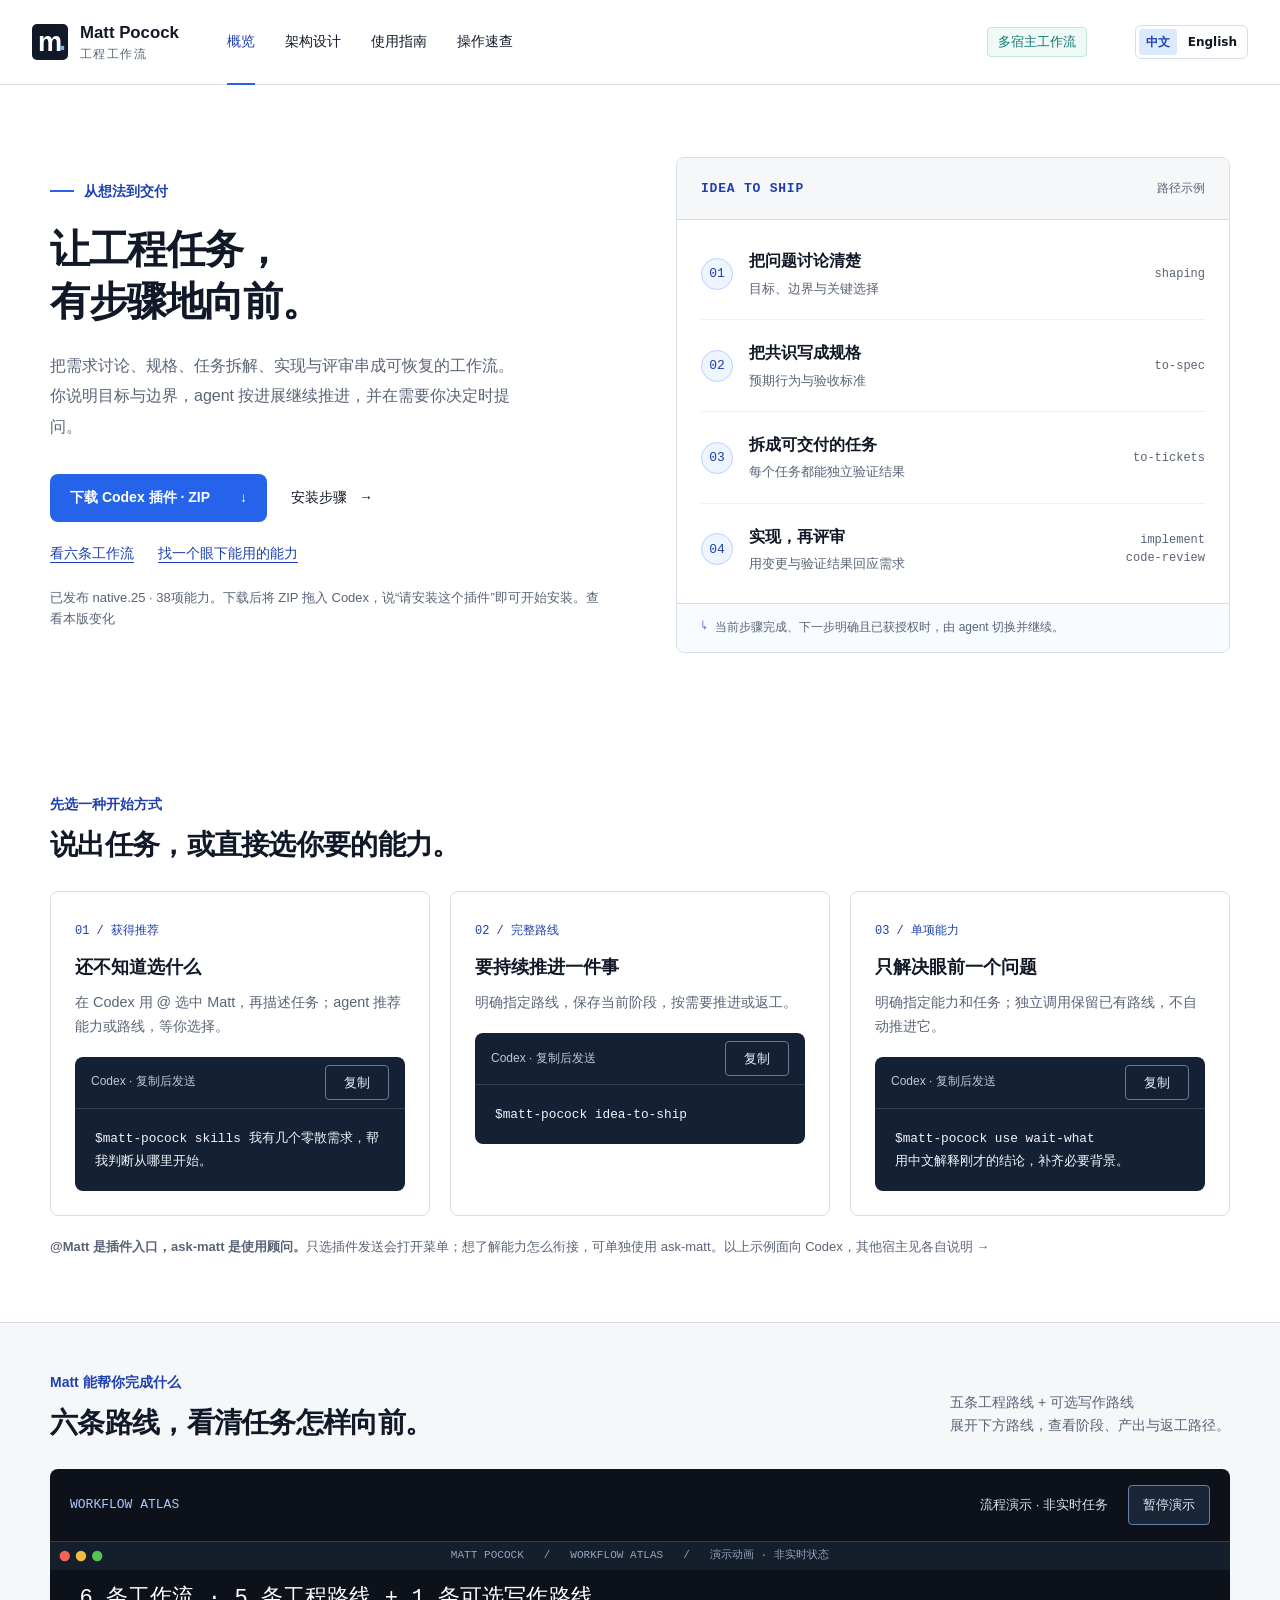
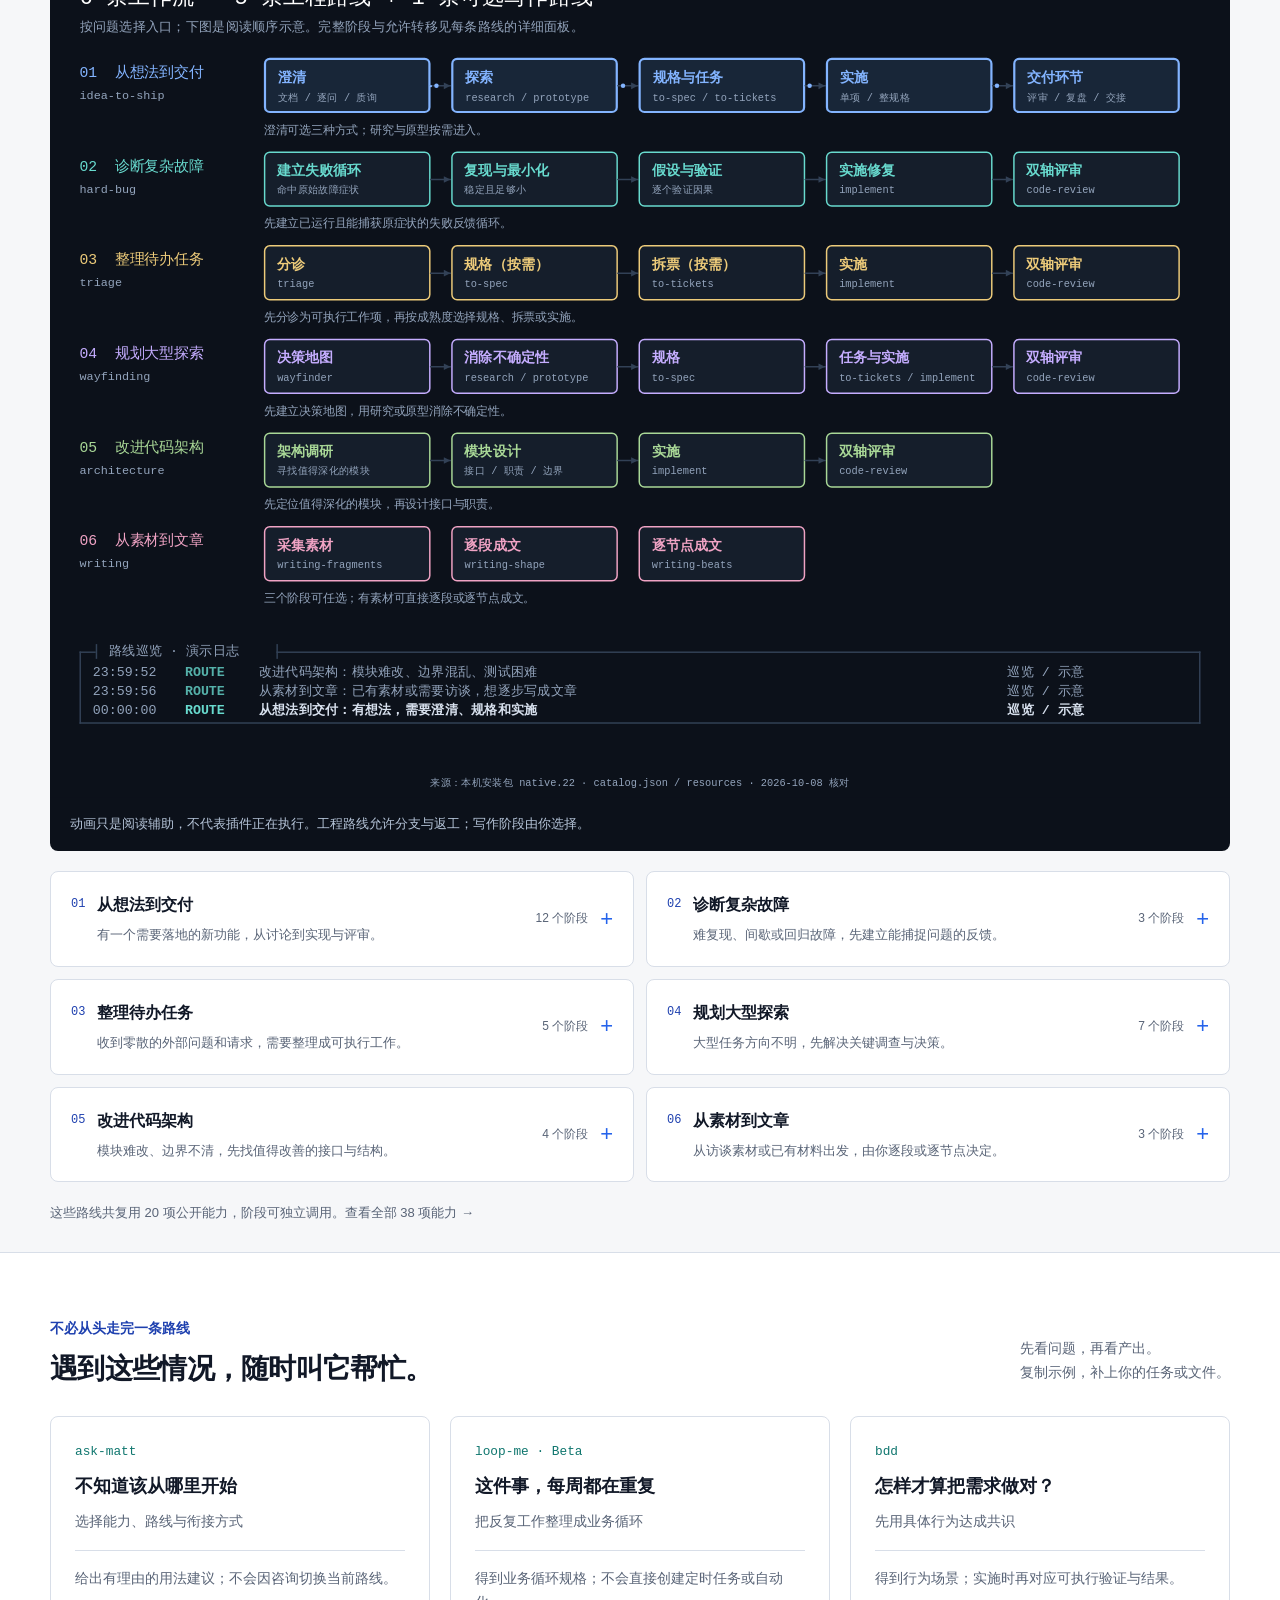
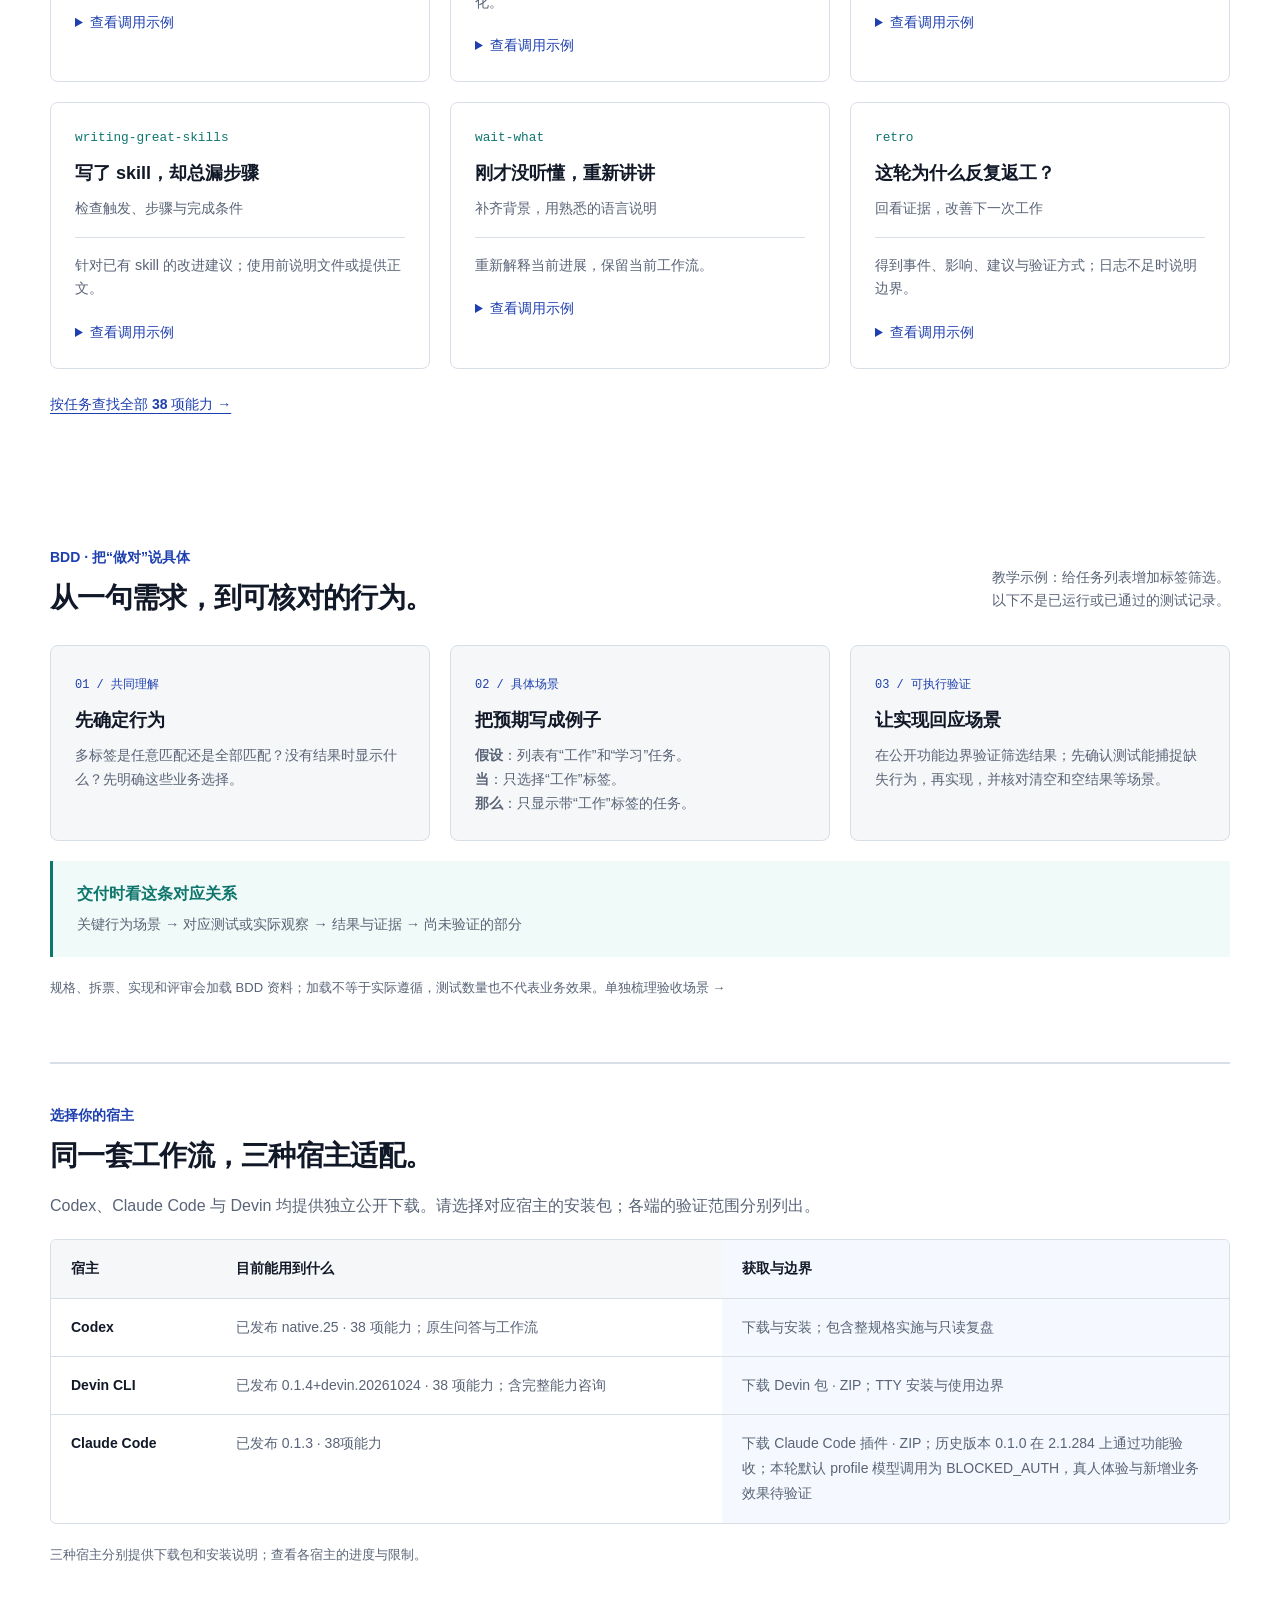
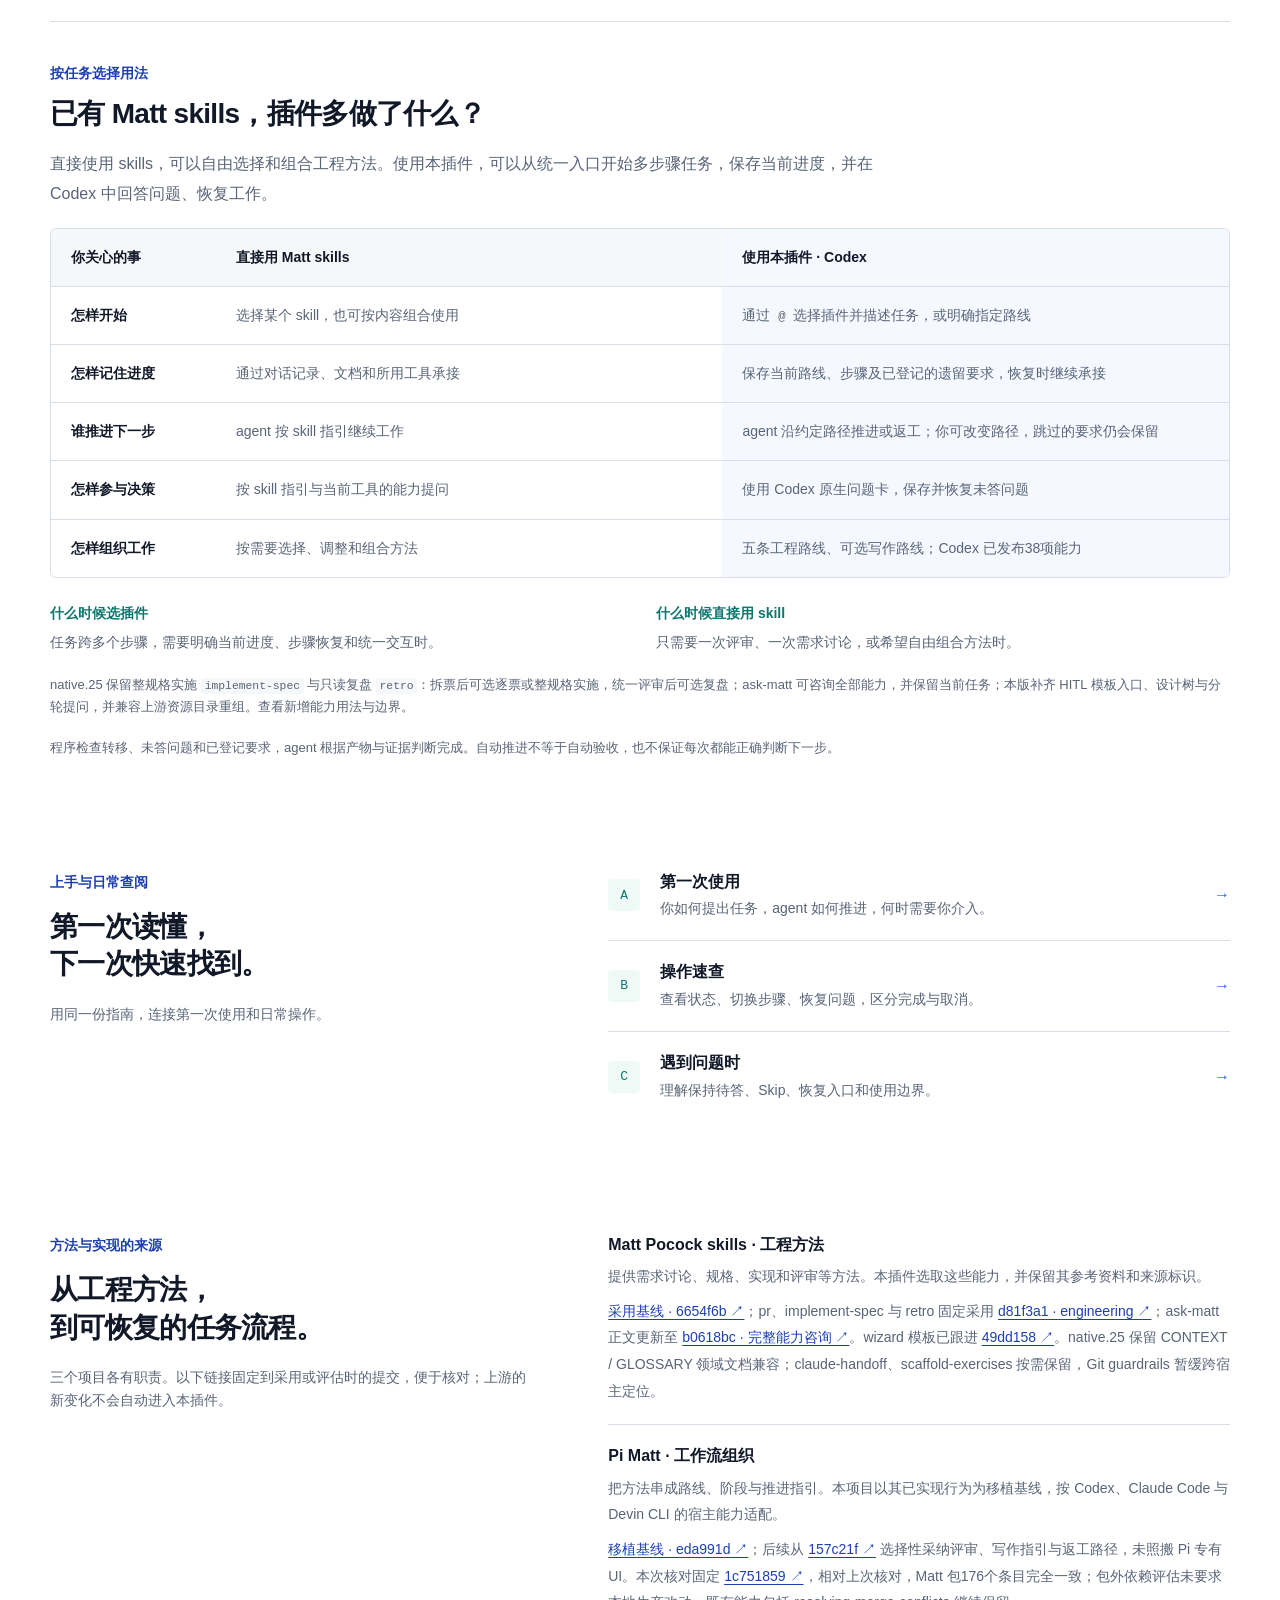
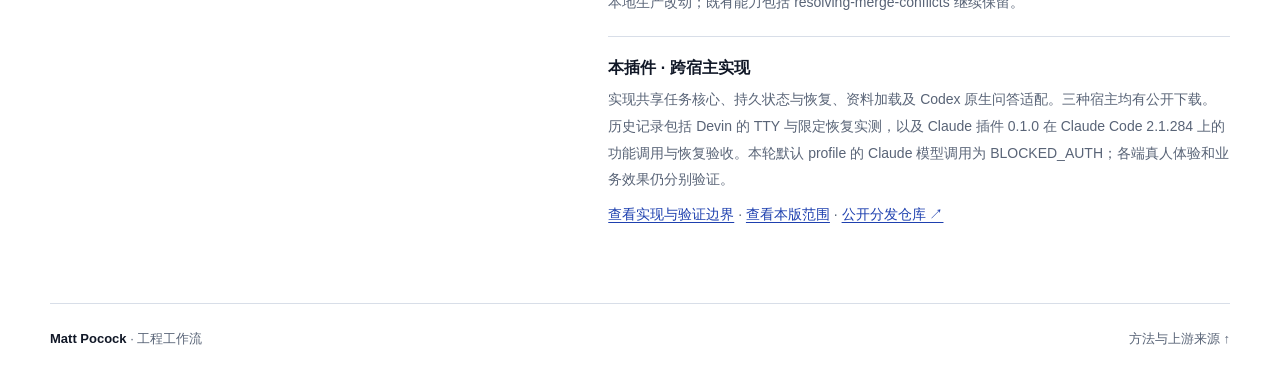
==== docs/site/index.html @ 1d48d2f1 "Approve native.25 and three-host upstream upgrade artifacts" ====
<!doctype html>
<html lang="zh-CN">
<head>
  <meta charset="utf-8"><meta name="viewport" content="width=device-width, initial-scale=1">
  <meta name="description" content="用 Matt Pocock 工程工作流理清需求、推进实现与评审。查看 Codex、Claude Code 与 Devin CLI 的适配、验收及下载状态。">
  <meta name="theme-color" content="#ffffff"><title>Matt Pocock · 工程工作流指南</title>
  <link rel="stylesheet" href="styles.css"><script src="site.js" defer></script>
  <link rel="stylesheet" href="language.css"><script src="language.js"></script>
</head>
<body>
  <a class="skip" href="#main">跳到主要内容</a>
  <header class="header"><div class="header-inner">
    <a class="brand" href="./" aria-label="Matt Pocock 首页"><span class="brand-mark" aria-hidden="true">m<span>.</span></span><span>Matt Pocock<span class="brand-sub">工程工作流</span></span></a>
    <nav aria-label="主导航"><a href="./" aria-current="page">概览</a><a href="architecture.html">架构设计</a><a href="guide.html">使用指南</a><a href="guide.html#reference">操作速查</a></nav>
    <span class="edition">多宿主工作流</span>
    <div class="language-switch" data-site-language role="group" aria-label="语言"><a data-language="zh" aria-current="true" href="index.html?lang=zh">中文</a><a data-language="en" href="index.en.html?lang=en">English</a></div>
  </div></header>
  <main id="main">
    <section class="hero wrap" aria-labelledby="hero-title">
      <div class="hero-copy"><p class="eyebrow"><span class="small-rule"></span>从想法到交付</p>
        <h1 id="hero-title">让工程任务，<br>有步骤地向前。</h1>
        <p class="lead">把需求讨论、规格、任务拆解、实现与评审串成可恢复的工作流。你说明目标与边界，agent 按进展继续推进，并在需要你决定时提问。</p>
        <div class="actions"><a class="button primary" href="https://ww880412.github.io/matt-pocock-guide/downloads/matt-pocock-codex.zip" download="matt-pocock-codex.zip">下载 Codex 插件 · ZIP <span aria-hidden="true">↓</span></a><a class="text-link" href="guide.html#before">安装步骤 <span aria-hidden="true">→</span></a></div>
        <p class="hero-usage-links"><a href="#workflows">看六条工作流</a><a href="#everyday">找一个眼下能用的能力</a></p>
        <p class="hero-note">已发布 native.25 · 38项能力。下载后将 ZIP 拖入 Codex，说“请安装这个插件”即可开始安装。<a href="guide.html#updates">查看本版变化</a></p>
      </div>
      <div class="journey" aria-label="Idea to Ship 工作流示例">
        <div class="journey-heading"><span class="mono">IDEA TO SHIP</span><span class="example-tag">路径示例</span></div>
        <ol class="journey-steps">
          <li><span class="step-number">01</span><div><strong>把问题讨论清楚</strong><span>目标、边界与关键选择</span></div><span class="phase">shaping</span></li>
          <li><span class="step-number">02</span><div><strong>把共识写成规格</strong><span>预期行为与验收标准</span></div><span class="phase">to-spec</span></li>
          <li><span class="step-number">03</span><div><strong>拆成可交付的任务</strong><span>每个任务都能独立验证结果</span></div><span class="phase">to-tickets</span></li>
          <li><span class="step-number">04</span><div><strong>实现，再评审</strong><span>用变更与验证结果回应需求</span></div><span class="phase">implement<br>code-review</span></li>
        </ol>
        <p class="journey-footer"><span aria-hidden="true">↳</span> 当前步骤完成、下一步明确且已获授权时，由 agent 切换并继续。</p>
      </div>
    </section>
<!-- USAGE:START -->
<section class="usage-section wrap" id="get-started" aria-labelledby="get-started-title">
  <div class="section-heading"><div><p class="eyebrow">先选一种开始方式</p><h2 id="get-started-title">说出任务，或直接选你要的能力。</h2></div></div>
  <div class="entry-grid">
    <article><span class="route-code">01 / 获得推荐</span><h3>还不知道选什么</h3><p>在 Codex 用 @ 选中 Matt，再描述任务；agent 推荐能力或路线，等你选择。</p><div class="code-block"><div class="code-top"><span>Codex · 复制后发送</span><button class="copy" data-copy="start-recommend" aria-label="复制推荐入口">复制</button></div><pre id="start-recommend">$matt-pocock skills 我有几个零散需求，帮我判断从哪里开始。</pre></div></article>
    <article><span class="route-code">02 / 完整路线</span><h3>要持续推进一件事</h3><p>明确指定路线，保存当前阶段，按需要推进或返工。</p><div class="code-block"><div class="code-top"><span>Codex · 复制后发送</span><button class="copy" data-copy="start-route" aria-label="复制工作流入口">复制</button></div><pre id="start-route">$matt-pocock idea-to-ship</pre></div></article>
    <article><span class="route-code">03 / 单项能力</span><h3>只解决眼前一个问题</h3><p>明确指定能力和任务；独立调用保留已有路线，不自动推进它。</p><div class="code-block"><div class="code-top"><span>Codex · 复制后发送</span><button class="copy" data-copy="start-capability" aria-label="复制独立能力入口">复制</button></div><pre id="start-capability">$matt-pocock use wait-what
用中文解释刚才的结论，补齐必要背景。</pre></div></article>
  </div><p class="section-note"><strong>@Matt 是插件入口，ask-matt 是使用顾问。</strong>只选插件发送会打开菜单；想了解能力怎么衔接，可单独使用 ask-matt。以上示例面向 Codex，<a href="guide.html#hosts">其他宿主见各自说明 →</a></p>
</section>
<section class="workflow-band" id="workflows" aria-labelledby="workflow-title"><div class="wrap">
  <div class="section-heading"><div><p class="eyebrow">Matt 能帮你完成什么</p><h2 id="workflow-title">六条路线，看清任务怎样向前。</h2></div><p>五条工程路线 + 可选写作路线<br>展开下方路线，查看阶段、产出与返工路径。</p></div>
  <div class="live-atlas"><div class="atlas-toolbar"><span class="mono">WORKFLOW ATLAS</span><span>流程演示 · 非实时任务</span><button type="button" id="atlas-toggle" aria-pressed="false" hidden>播放演示</button></div><div class="atlas-canvas"><iframe id="atlas-frame" title="Matt 六条工作流演示总览" tabindex="-1" aria-hidden="true"></iframe></div><p class="atlas-mobile-note">手机按路线阅读下方完整阶段；所有内容与桌面全景对应。</p><p class="atlas-caption">动画只是阅读辅助，不代表插件正在执行。工程路线允许分支与返工；写作阶段由你选择。</p></div>
  <script type="application/json" id="atlas-source">"\u003c!doctype html>\n\u003chtml lang=\"en\">\u003chead>\u003cmeta charset=\"utf-8\">\n\u003cmeta name=\"viewport\" content=\"width=device-width,initial-scale=1\">\n\u003ctitle>live-panel\u003c/title>\n\u003cstyle>\n/* live-panel template. Content, colours, sizes: all come from the JSON config (see references/config-schema.md).\n   Layout never moves. Everything that changes is a pure function of time: window.seek(t). */\n*{box-sizing:border-box;margin:0;padding:0}\nhtml,body{width:100%;height:100%;overflow:hidden}\nbody{background:var(--c-bg,#111);}\n#stage{position:absolute;left:0;top:0;transform-origin:0 0;overflow:hidden;white-space:pre;color:var(--c-fg);font-family:var(--font);font-size:var(--fs);line-height:var(--lh)}\n#stage>*{position:absolute}\nb,.b{font-weight:700}\n.tb{left:0;top:0;text-align:center;background:var(--c-bar);color:var(--c-dim)}\n.tb i{position:absolute;border-radius:50%}\n.sw{display:inline-block;width:.62em;height:.62em;margin-right:.55em;vertical-align:baseline}\n.box{border-top:2px solid;border-bottom:2px solid}\n.box::before,.box::after{content:\"\";position:absolute;top:0;bottom:0;width:2px;background:repeating-linear-gradient(180deg,currentColor 0 calc(var(--lh) - 7px),transparent calc(var(--lh) - 7px) var(--lh))}\n.box.solid{border:var(--bw,2px) solid currentColor;border-radius:var(--radius,0px)}\n.box.solid::before,.box.solid::after{display:none}\n.box.dashed{border-style:dashed}\n.box::before{left:0}.box::after{right:0}\n.box .ln{color:var(--c-fg);height:var(--lh);padding-right:0}\n.ln.flex{display:flex;align-items:center}\n.ln.flex>div{overflow:visible}\n.wire{background:var(--c-line)}\n.dashv{background:repeating-linear-gradient(180deg,var(--c-line) 0 5px,transparent 5px 9px)}\n.dashh{background:repeating-linear-gradient(90deg,var(--c-line) 0 5px,transparent 5px 9px)}\n.pk{border-radius:50%;width:12px;height:12px;margin:-6px 0 0 -6px;display:none}\n.pk.s{width:6px;height:6px;margin:-3px 0 0 -3px}\n.bar{position:relative;display:block;height:20px;background-image:radial-gradient(var(--c-dots,#566078) 1px,transparent 1.3px);background-size:4px 4px}\n.bar u{position:absolute;left:0;top:0;bottom:0;text-decoration:none}\n.bar u.end::after{content:\"\";position:absolute;right:0;top:0;bottom:0;width:8px;background:repeating-conic-gradient(var(--c-bg) 0 25%,transparent 0 50%) 0 0/4px 4px;opacity:.55}\n.bar s{position:absolute;top:-4px;bottom:-4px;width:2px;background:var(--c-fg);text-decoration:none}\n.cur{display:inline-block;width:.62em;height:1.05em;vertical-align:-.18em;margin-left:.4em}\n.tarrow{height:0;border-top:2px dashed var(--c-line)}\n.glyph{text-align:center;line-height:1}\n.logframe{border:2px solid var(--c-line2,#3a4154);border-top:0}\n.logtop{height:0;border-top:2px solid var(--c-line2,#3a4154)}\n.lgrow{position:absolute}\n.lgrow span{position:absolute;top:0}\n#err{position:absolute;left:10px;top:10px;color:#f66;font:14px monospace;white-space:pre-wrap;z-index:9}\n\u003c/style>\u003c/head>\u003cbody>\n\u003cdiv id=\"stage\">\u003c/div>\n\u003cscript id=\"live-config\" type=\"application/json\">{\"meta\": {\"title\": \"Matt · 六条工作流总览\", \"lang\": \"zh-CN\"}, \"canvas\": {\"width\": 1600, \"height\": 1160, \"duration\": 24, \"fps\": 15}, \"theme\": {\"preset\": \"terminal-dark\", \"font\": \"\\\"SFMono-Regular\\\", Menlo, \\\"PingFang SC\\\", monospace\", \"fontSize\": 18, \"lineHeight\": 26, \"boxMode\": \"solid\", \"radius\": 8, \"packetSize\": 6, \"glow\": false, \"colors\": {\"bg\": \"#0c111a\", \"bar\": \"#151e2b\", \"line\": \"#324156\", \"line2\": \"#324156\", \"fg\": \"#d8e1ee\", \"wh\": \"#ffffff\", \"dim\": \"#93a4bc\", \"bl\": \"#83b4ff\", \"cy\": \"#68dace\", \"ye\": \"#edcb7a\", \"pu\": \"#c5adff\", \"gr\": \"#a9d897\", \"pk\": \"#f0a3c4\", \"row\": \"#182638\", \"hl\": \"#172334\"}}, \"titlebar\": {\"text\": \"MATT POCOCK   /   WORKFLOW ATLAS   /   演示动画 · 非实时状态\", \"height\": 38, \"size\": 15}, \"credit\": {\"text\": \"来源：本机安装包 native.22 · catalog.json / resources · 2026-10-08 核对\", \"y\": 1140, \"size\": 14, \"c\": \"dim\"}, \"machines\": {\"route\": {\"type\": \"cycle\", \"period\": 4, \"values\": [{\"t\": \"从想法到交付\", \"m\": \"从想法到交付：有想法，需要澄清、规格和实施\", \"g\": \"巡览 / 示意\"}, {\"t\": \"诊断复杂故障\", \"m\": \"诊断复杂故障：疑难、间歇或回归故障\", \"g\": \"巡览 / 示意\"}, {\"t\": \"整理待办任务\", \"m\": \"整理待办任务：零散需求、问题和待办缺乏执行条件\", \"g\": \"巡览 / 示意\"}, {\"t\": \"规划大型探索\", \"m\": \"规划大型探索：目标大、方向模糊，关键决定未解决\", \"g\": \"巡览 / 示意\"}, {\"t\": \"改进代码架构\", \"m\": \"改进代码架构：模块难改、边界混乱、测试困难\", \"g\": \"巡览 / 示意\"}, {\"t\": \"从素材到文章\", \"m\": \"从素材到文章：已有素材或需要访谈，想逐步写成文章\", \"g\": \"巡览 / 示意\"}], \"log\": {\"who\": \"ROUTE\", \"c\": \"cy\"}}}, \"elements\": [{\"type\": \"text\", \"x\": 40, \"y\": 76, \"t\": \"6 条工作流 · 5 条工程路线 + 1 条可选写作路线\", \"size\": 30, \"c\": \"wh\", \"align\": \"left\"}, {\"type\": \"text\", \"x\": 40, \"y\": 115, \"t\": \"按问题选择入口；下图是阅读顺序示意。完整阶段与允许转移见每条路线的详细面板。\", \"size\": 18, \"c\": \"dim\", \"align\": \"left\"}, {\"type\": \"text\", \"x\": 40, \"y\": 178, \"t\": \"01  从想法到交付\", \"size\": 20, \"c\": \"bl\", \"align\": \"left\"}, {\"type\": \"text\", \"x\": 40, \"y\": 209, \"t\": \"idea-to-ship\", \"size\": 16, \"c\": \"dim\", \"align\": \"left\"}, {\"type\": \"box\", \"x\": 290, \"y\": 157, \"w\": 226, \"h\": 75, \"pad\": [12, 16, 16], \"align\": \"left\", \"color\": \"bl\", \"fill\": \"bar\", \"lines\": [{\"t\": \"澄清\", \"size\": 19, \"b\": 1, \"c\": \"bl\"}, {\"t\": \"文档 / 逐问 / 质询\", \"size\": 14, \"c\": \"dim\"}], \"when\": {\"var\": \"route.i\", \"eq\": 0}, \"then\": {\"color\": \"bl\", \"fill\": \"row\", \"border\": 3}}, {\"type\": \"path\", \"points\": [[516, 195], [543, 195]], \"color\": \"line\", \"flow\": {\"period\": 1.4, \"offsets\": [0], \"color\": \"bl\", \"tail\": 8, \"when\": {\"var\": \"route.i\", \"eq\": 0}}}, {\"type\": \"box\", \"x\": 544, \"y\": 157, \"w\": 226, \"h\": 75, \"pad\": [12, 16, 16], \"align\": \"left\", \"color\": \"bl\", \"fill\": \"bar\", \"lines\": [{\"t\": \"探索\", \"size\": 19, \"b\": 1, \"c\": \"bl\"}, {\"t\": \"research / prototype\", \"size\": 14, \"c\": \"dim\"}], \"when\": {\"var\": \"route.i\", \"eq\": 0}, \"then\": {\"color\": \"bl\", \"fill\": \"row\", \"border\": 3}}, {\"type\": \"path\", \"points\": [[770, 195], [797, 195]], \"color\": \"line\", \"flow\": {\"period\": 1.63, \"offsets\": [0], \"color\": \"bl\", \"tail\": 8, \"when\": {\"var\": \"route.i\", \"eq\": 0}}}, {\"type\": \"box\", \"x\": 798, \"y\": 157, \"w\": 226, \"h\": 75, \"pad\": [12, 16, 16], \"align\": \"left\", \"color\": \"bl\", \"fill\": \"bar\", \"lines\": [{\"t\": \"规格与任务\", \"size\": 19, \"b\": 1, \"c\": \"bl\"}, {\"t\": \"to-spec / to-tickets\", \"size\": 14, \"c\": \"dim\"}], \"when\": {\"var\": \"route.i\", \"eq\": 0}, \"then\": {\"color\": \"bl\", \"fill\": \"row\", \"border\": 3}}, {\"type\": \"path\", \"points\": [[1024, 195], [1051, 195]], \"color\": \"line\", \"flow\": {\"period\": 1.8599999999999999, \"offsets\": [0], \"color\": \"bl\", \"tail\": 8, \"when\": {\"var\": \"route.i\", \"eq\": 0}}}, {\"type\": \"box\", \"x\": 1052, \"y\": 157, \"w\": 226, \"h\": 75, \"pad\": [12, 16, 16], \"align\": \"left\", \"color\": \"bl\", \"fill\": \"bar\", \"lines\": [{\"t\": \"实施\", \"size\": 19, \"b\": 1, \"c\": \"bl\"}, {\"t\": \"单项 / 整规格\", \"size\": 14, \"c\": \"dim\"}], \"when\": {\"var\": \"route.i\", \"eq\": 0}, \"then\": {\"color\": \"bl\", \"fill\": \"row\", \"border\": 3}}, {\"type\": \"path\", \"points\": [[1278, 195], [1305, 195]], \"color\": \"line\", \"flow\": {\"period\": 2.09, \"offsets\": [0], \"color\": \"bl\", \"tail\": 8, \"when\": {\"var\": \"route.i\", \"eq\": 0}}}, {\"type\": \"box\", \"x\": 1306, \"y\": 157, \"w\": 226, \"h\": 75, \"pad\": [12, 16, 16], \"align\": \"left\", \"color\": \"bl\", \"fill\": \"bar\", \"lines\": [{\"t\": \"交付环节\", \"size\": 19, \"b\": 1, \"c\": \"bl\"}, {\"t\": \"评审 / 复盘 / 交接\", \"size\": 14, \"c\": \"dim\"}], \"when\": {\"var\": \"route.i\", \"eq\": 0}, \"then\": {\"color\": \"bl\", \"fill\": \"row\", \"border\": 3}}, {\"type\": \"text\", \"x\": 290, \"y\": 256, \"t\": \"澄清可选三种方式；研究与原型按需进入。\", \"size\": 16, \"c\": \"dim\", \"align\": \"left\"}, {\"type\": \"text\", \"x\": 40, \"y\": 305, \"t\": \"02  诊断复杂故障\", \"size\": 20, \"c\": \"cy\", \"align\": \"left\"}, {\"type\": \"text\", \"x\": 40, \"y\": 336, \"t\": \"hard-bug\", \"size\": 16, \"c\": \"dim\", \"align\": \"left\"}, {\"type\": \"box\", \"x\": 290, \"y\": 284, \"w\": 226, \"h\": 75, \"pad\": [12, 16, 16], \"align\": \"left\", \"color\": \"cy\", \"fill\": \"bar\", \"lines\": [{\"t\": \"建立失败循环\", \"size\": 19, \"b\": 1, \"c\": \"cy\"}, {\"t\": \"命中原始故障症状\", \"size\": 14, \"c\": \"dim\"}], \"when\": {\"var\": \"route.i\", \"eq\": 1}, \"then\": {\"color\": \"cy\", \"fill\": \"row\", \"border\": 3}}, {\"type\": \"path\", \"points\": [[516, 322], [543, 322]], \"color\": \"line\", \"flow\": {\"period\": 1.4, \"offsets\": [0], \"color\": \"cy\", \"tail\": 8, \"when\": {\"var\": \"route.i\", \"eq\": 1}}}, {\"type\": \"box\", \"x\": 544, \"y\": 284, \"w\": 226, \"h\": 75, \"pad\": [12, 16, 16], \"align\": \"left\", \"color\": \"cy\", \"fill\": \"bar\", \"lines\": [{\"t\": \"复现与最小化\", \"size\": 19, \"b\": 1, \"c\": \"cy\"}, {\"t\": \"稳定且足够小\", \"size\": 14, \"c\": \"dim\"}], \"when\": {\"var\": \"route.i\", \"eq\": 1}, \"then\": {\"color\": \"cy\", \"fill\": \"row\", \"border\": 3}}, {\"type\": \"path\", \"points\": [[770, 322], [797, 322]], \"color\": \"line\", \"flow\": {\"period\": 1.63, \"offsets\": [0], \"color\": \"cy\", \"tail\": 8, \"when\": {\"var\": \"route.i\", \"eq\": 1}}}, {\"type\": \"box\", \"x\": 798, \"y\": 284, \"w\": 226, \"h\": 75, \"pad\": [12, 16, 16], \"align\": \"left\", \"color\": \"cy\", \"fill\": \"bar\", \"lines\": [{\"t\": \"假设与验证\", \"size\": 19, \"b\": 1, \"c\": \"cy\"}, {\"t\": \"逐个验证因果\", \"size\": 14, \"c\": \"dim\"}], \"when\": {\"var\": \"route.i\", \"eq\": 1}, \"then\": {\"color\": \"cy\", \"fill\": \"row\", \"border\": 3}}, {\"type\": \"path\", \"points\": [[1024, 322], [1051, 322]], \"color\": \"line\", \"flow\": {\"period\": 1.8599999999999999, \"offsets\": [0], \"color\": \"cy\", \"tail\": 8, \"when\": {\"var\": \"route.i\", \"eq\": 1}}}, {\"type\": \"box\", \"x\": 1052, \"y\": 284, \"w\": 226, \"h\": 75, \"pad\": [12, 16, 16], \"align\": \"left\", \"color\": \"cy\", \"fill\": \"bar\", \"lines\": [{\"t\": \"实施修复\", \"size\": 19, \"b\": 1, \"c\": \"cy\"}, {\"t\": \"implement\", \"size\": 14, \"c\": \"dim\"}], \"when\": {\"var\": \"route.i\", \"eq\": 1}, \"then\": {\"color\": \"cy\", \"fill\": \"row\", \"border\": 3}}, {\"type\": \"path\", \"points\": [[1278, 322], [1305, 322]], \"color\": \"line\", \"flow\": {\"period\": 2.09, \"offsets\": [0], \"color\": \"cy\", \"tail\": 8, \"when\": {\"var\": \"route.i\", \"eq\": 1}}}, {\"type\": \"box\", \"x\": 1306, \"y\": 284, \"w\": 226, \"h\": 75, \"pad\": [12, 16, 16], \"align\": \"left\", \"color\": \"cy\", \"fill\": \"bar\", \"lines\": [{\"t\": \"双轴评审\", \"size\": 19, \"b\": 1, \"c\": \"cy\"}, {\"t\": \"code-review\", \"size\": 14, \"c\": \"dim\"}], \"when\": {\"var\": \"route.i\", \"eq\": 1}, \"then\": {\"color\": \"cy\", \"fill\": \"row\", \"border\": 3}}, {\"type\": \"text\", \"x\": 290, \"y\": 383, \"t\": \"先建立已运行且能捕获原症状的失败反馈循环。\", \"size\": 16, \"c\": \"dim\", \"align\": \"left\"}, {\"type\": \"text\", \"x\": 40, \"y\": 432, \"t\": \"03  整理待办任务\", \"size\": 20, \"c\": \"ye\", \"align\": \"left\"}, {\"type\": \"text\", \"x\": 40, \"y\": 463, \"t\": \"triage\", \"size\": 16, \"c\": \"dim\", \"align\": \"left\"}, {\"type\": \"box\", \"x\": 290, \"y\": 411, \"w\": 226, \"h\": 75, \"pad\": [12, 16, 16], \"align\": \"left\", \"color\": \"ye\", \"fill\": \"bar\", \"lines\": [{\"t\": \"分诊\", \"size\": 19, \"b\": 1, \"c\": \"ye\"}, {\"t\": \"triage\", \"size\": 14, \"c\": \"dim\"}], \"when\": {\"var\": \"route.i\", \"eq\": 2}, \"then\": {\"color\": \"ye\", \"fill\": \"row\", \"border\": 3}}, {\"type\": \"path\", \"points\": [[516, 449], [543, 449]], \"color\": \"line\", \"flow\": {\"period\": 1.4, \"offsets\": [0], \"color\": \"ye\", \"tail\": 8, \"when\": {\"var\": \"route.i\", \"eq\": 2}}}, {\"type\": \"box\", \"x\": 544, \"y\": 411, \"w\": 226, \"h\": 75, \"pad\": [12, 16, 16], \"align\": \"left\", \"color\": \"ye\", \"fill\": \"bar\", \"lines\": [{\"t\": \"规格（按需）\", \"size\": 19, \"b\": 1, \"c\": \"ye\"}, {\"t\": \"to-spec\", \"size\": 14, \"c\": \"dim\"}], \"when\": {\"var\": \"route.i\", \"eq\": 2}, \"then\": {\"color\": \"ye\", \"fill\": \"row\", \"border\": 3}}, {\"type\": \"path\", \"points\": [[770, 449], [797, 449]], \"color\": \"line\", \"flow\": {\"period\": 1.63, \"offsets\": [0], \"color\": \"ye\", \"tail\": 8, \"when\": {\"var\": \"route.i\", \"eq\": 2}}}, {\"type\": \"box\", \"x\": 798, \"y\": 411, \"w\": 226, \"h\": 75, \"pad\": [12, 16, 16], \"align\": \"left\", \"color\": \"ye\", \"fill\": \"bar\", \"lines\": [{\"t\": \"拆票（按需）\", \"size\": 19, \"b\": 1, \"c\": \"ye\"}, {\"t\": \"to-tickets\", \"size\": 14, \"c\": \"dim\"}], \"when\": {\"var\": \"route.i\", \"eq\": 2}, \"then\": {\"color\": \"ye\", \"fill\": \"row\", \"border\": 3}}, {\"type\": \"path\", \"points\": [[1024, 449], [1051, 449]], \"color\": \"line\", \"flow\": {\"period\": 1.8599999999999999, \"offsets\": [0], \"color\": \"ye\", \"tail\": 8, \"when\": {\"var\": \"route.i\", \"eq\": 2}}}, {\"type\": \"box\", \"x\": 1052, \"y\": 411, \"w\": 226, \"h\": 75, \"pad\": [12, 16, 16], \"align\": \"left\", \"color\": \"ye\", \"fill\": \"bar\", \"lines\": [{\"t\": \"实施\", \"size\": 19, \"b\": 1, \"c\": \"ye\"}, {\"t\": \"implement\", \"size\": 14, \"c\": \"dim\"}], \"when\": {\"var\": \"route.i\", \"eq\": 2}, \"then\": {\"color\": \"ye\", \"fill\": \"row\", \"border\": 3}}, {\"type\": \"path\", \"points\": [[1278, 449], [1305, 449]], \"color\": \"line\", \"flow\": {\"period\": 2.09, \"offsets\": [0], \"color\": \"ye\", \"tail\": 8, \"when\": {\"var\": \"route.i\", \"eq\": 2}}}, {\"type\": \"box\", \"x\": 1306, \"y\": 411, \"w\": 226, \"h\": 75, \"pad\": [12, 16, 16], \"align\": \"left\", \"color\": \"ye\", \"fill\": \"bar\", \"lines\": [{\"t\": \"双轴评审\", \"size\": 19, \"b\": 1, \"c\": \"ye\"}, {\"t\": \"code-review\", \"size\": 14, \"c\": \"dim\"}], \"when\": {\"var\": \"route.i\", \"eq\": 2}, \"then\": {\"color\": \"ye\", \"fill\": \"row\", \"border\": 3}}, {\"type\": \"text\", \"x\": 290, \"y\": 510, \"t\": \"先分诊为可执行工作项，再按成熟度选择规格、拆票或实施。\", \"size\": 16, \"c\": \"dim\", \"align\": \"left\"}, {\"type\": \"text\", \"x\": 40, \"y\": 559, \"t\": \"04  规划大型探索\", \"size\": 20, \"c\": \"pu\", \"align\": \"left\"}, {\"type\": \"text\", \"x\": 40, \"y\": 590, \"t\": \"wayfinding\", \"size\": 16, \"c\": \"dim\", \"align\": \"left\"}, {\"type\": \"box\", \"x\": 290, \"y\": 538, \"w\": 226, \"h\": 75, \"pad\": [12, 16, 16], \"align\": \"left\", \"color\": \"pu\", \"fill\": \"bar\", \"lines\": [{\"t\": \"决策地图\", \"size\": 19, \"b\": 1, \"c\": \"pu\"}, {\"t\": \"wayfinder\", \"size\": 14, \"c\": \"dim\"}], \"when\": {\"var\": \"route.i\", \"eq\": 3}, \"then\": {\"color\": \"pu\", \"fill\": \"row\", \"border\": 3}}, {\"type\": \"path\", \"points\": [[516, 576], [543, 576]], \"color\": \"line\", \"flow\": {\"period\": 1.4, \"offsets\": [0], \"color\": \"pu\", \"tail\": 8, \"when\": {\"var\": \"route.i\", \"eq\": 3}}}, {\"type\": \"box\", \"x\": 544, \"y\": 538, \"w\": 226, \"h\": 75, \"pad\": [12, 16, 16], \"align\": \"left\", \"color\": \"pu\", \"fill\": \"bar\", \"lines\": [{\"t\": \"消除不确定性\", \"size\": 19, \"b\": 1, \"c\": \"pu\"}, {\"t\": \"research / prototype\", \"size\": 14, \"c\": \"dim\"}], \"when\": {\"var\": \"route.i\", \"eq\": 3}, \"then\": {\"color\": \"pu\", \"fill\": \"row\", \"border\": 3}}, {\"type\": \"path\", \"points\": [[770, 576], [797, 576]], \"color\": \"line\", \"flow\": {\"period\": 1.63, \"offsets\": [0], \"color\": \"pu\", \"tail\": 8, \"when\": {\"var\": \"route.i\", \"eq\": 3}}}, {\"type\": \"box\", \"x\": 798, \"y\": 538, \"w\": 226, \"h\": 75, \"pad\": [12, 16, 16], \"align\": \"left\", \"color\": \"pu\", \"fill\": \"bar\", \"lines\": [{\"t\": \"规格\", \"size\": 19, \"b\": 1, \"c\": \"pu\"}, {\"t\": \"to-spec\", \"size\": 14, \"c\": \"dim\"}], \"when\": {\"var\": \"route.i\", \"eq\": 3}, \"then\": {\"color\": \"pu\", \"fill\": \"row\", \"border\": 3}}, {\"type\": \"path\", \"points\": [[1024, 576], [1051, 576]], \"color\": \"line\", \"flow\": {\"period\": 1.8599999999999999, \"offsets\": [0], \"color\": \"pu\", \"tail\": 8, \"when\": {\"var\": \"route.i\", \"eq\": 3}}}, {\"type\": \"box\", \"x\": 1052, \"y\": 538, \"w\": 226, \"h\": 75, \"pad\": [12, 16, 16], \"align\": \"left\", \"color\": \"pu\", \"fill\": \"bar\", \"lines\": [{\"t\": \"任务与实施\", \"size\": 19, \"b\": 1, \"c\": \"pu\"}, {\"t\": \"to-tickets / implement\", \"size\": 14, \"c\": \"dim\"}], \"when\": {\"var\": \"route.i\", \"eq\": 3}, \"then\": {\"color\": \"pu\", \"fill\": \"row\", \"border\": 3}}, {\"type\": \"path\", \"points\": [[1278, 576], [1305, 576]], \"color\": \"line\", \"flow\": {\"period\": 2.09, \"offsets\": [0], \"color\": \"pu\", \"tail\": 8, \"when\": {\"var\": \"route.i\", \"eq\": 3}}}, {\"type\": \"box\", \"x\": 1306, \"y\": 538, \"w\": 226, \"h\": 75, \"pad\": [12, 16, 16], \"align\": \"left\", \"color\": \"pu\", \"fill\": \"bar\", \"lines\": [{\"t\": \"双轴评审\", \"size\": 19, \"b\": 1, \"c\": \"pu\"}, {\"t\": \"code-review\", \"size\": 14, \"c\": \"dim\"}], \"when\": {\"var\": \"route.i\", \"eq\": 3}, \"then\": {\"color\": \"pu\", \"fill\": \"row\", \"border\": 3}}, {\"type\": \"text\", \"x\": 290, \"y\": 637, \"t\": \"先建立决策地图，用研究或原型消除不确定性。\", \"size\": 16, \"c\": \"dim\", \"align\": \"left\"}, {\"type\": \"text\", \"x\": 40, \"y\": 686, \"t\": \"05  改进代码架构\", \"size\": 20, \"c\": \"gr\", \"align\": \"left\"}, {\"type\": \"text\", \"x\": 40, \"y\": 717, \"t\": \"architecture\", \"size\": 16, \"c\": \"dim\", \"align\": \"left\"}, {\"type\": \"box\", \"x\": 290, \"y\": 665, \"w\": 226, \"h\": 75, \"pad\": [12, 16, 16], \"align\": \"left\", \"color\": \"gr\", \"fill\": \"bar\", \"lines\": [{\"t\": \"架构调研\", \"size\": 19, \"b\": 1, \"c\": \"gr\"}, {\"t\": \"寻找值得深化的模块\", \"size\": 14, \"c\": \"dim\"}], \"when\": {\"var\": \"route.i\", \"eq\": 4}, \"then\": {\"color\": \"gr\", \"fill\": \"row\", \"border\": 3}}, {\"type\": \"path\", \"points\": [[516, 703], [543, 703]], \"color\": \"line\", \"flow\": {\"period\": 1.4, \"offsets\": [0], \"color\": \"gr\", \"tail\": 8, \"when\": {\"var\": \"route.i\", \"eq\": 4}}}, {\"type\": \"box\", \"x\": 544, \"y\": 665, \"w\": 226, \"h\": 75, \"pad\": [12, 16, 16], \"align\": \"left\", \"color\": \"gr\", \"fill\": \"bar\", \"lines\": [{\"t\": \"模块设计\", \"size\": 19, \"b\": 1, \"c\": \"gr\"}, {\"t\": \"接口 / 职责 / 边界\", \"size\": 14, \"c\": \"dim\"}], \"when\": {\"var\": \"route.i\", \"eq\": 4}, \"then\": {\"color\": \"gr\", \"fill\": \"row\", \"border\": 3}}, {\"type\": \"path\", \"points\": [[770, 703], [797, 703]], \"color\": \"line\", \"flow\": {\"period\": 1.63, \"offsets\": [0], \"color\": \"gr\", \"tail\": 8, \"when\": {\"var\": \"route.i\", \"eq\": 4}}}, {\"type\": \"box\", \"x\": 798, \"y\": 665, \"w\": 226, \"h\": 75, \"pad\": [12, 16, 16], \"align\": \"left\", \"color\": \"gr\", \"fill\": \"bar\", \"lines\": [{\"t\": \"实施\", \"size\": 19, \"b\": 1, \"c\": \"gr\"}, {\"t\": \"implement\", \"size\": 14, \"c\": \"dim\"}], \"when\": {\"var\": \"route.i\", \"eq\": 4}, \"then\": {\"color\": \"gr\", \"fill\": \"row\", \"border\": 3}}, {\"type\": \"path\", \"points\": [[1024, 703], [1051, 703]], \"color\": \"line\", \"flow\": {\"period\": 1.8599999999999999, \"offsets\": [0], \"color\": \"gr\", \"tail\": 8, \"when\": {\"var\": \"route.i\", \"eq\": 4}}}, {\"type\": \"box\", \"x\": 1052, \"y\": 665, \"w\": 226, \"h\": 75, \"pad\": [12, 16, 16], \"align\": \"left\", \"color\": \"gr\", \"fill\": \"bar\", \"lines\": [{\"t\": \"双轴评审\", \"size\": 19, \"b\": 1, \"c\": \"gr\"}, {\"t\": \"code-review\", \"size\": 14, \"c\": \"dim\"}], \"when\": {\"var\": \"route.i\", \"eq\": 4}, \"then\": {\"color\": \"gr\", \"fill\": \"row\", \"border\": 3}}, {\"type\": \"text\", \"x\": 290, \"y\": 764, \"t\": \"先定位值得深化的模块，再设计接口与职责。\", \"size\": 16, \"c\": \"dim\", \"align\": \"left\"}, {\"type\": \"text\", \"x\": 40, \"y\": 813, \"t\": \"06  从素材到文章\", \"size\": 20, \"c\": \"pk\", \"align\": \"left\"}, {\"type\": \"text\", \"x\": 40, \"y\": 844, \"t\": \"writing\", \"size\": 16, \"c\": \"dim\", \"align\": \"left\"}, {\"type\": \"box\", \"x\": 290, \"y\": 792, \"w\": 226, \"h\": 75, \"pad\": [12, 16, 16], \"align\": \"left\", \"color\": \"pk\", \"fill\": \"bar\", \"lines\": [{\"t\": \"采集素材\", \"size\": 19, \"b\": 1, \"c\": \"pk\"}, {\"t\": \"writing-fragments\", \"size\": 14, \"c\": \"dim\"}], \"when\": {\"var\": \"route.i\", \"eq\": 5}, \"then\": {\"color\": \"pk\", \"fill\": \"row\", \"border\": 3}}, {\"type\": \"box\", \"x\": 544, \"y\": 792, \"w\": 226, \"h\": 75, \"pad\": [12, 16, 16], \"align\": \"left\", \"color\": \"pk\", \"fill\": \"bar\", \"lines\": [{\"t\": \"逐段成文\", \"size\": 19, \"b\": 1, \"c\": \"pk\"}, {\"t\": \"writing-shape\", \"size\": 14, \"c\": \"dim\"}], \"when\": {\"var\": \"route.i\", \"eq\": 5}, \"then\": {\"color\": \"pk\", \"fill\": \"row\", \"border\": 3}}, {\"type\": \"box\", \"x\": 798, \"y\": 792, \"w\": 226, \"h\": 75, \"pad\": [12, 16, 16], \"align\": \"left\", \"color\": \"pk\", \"fill\": \"bar\", \"lines\": [{\"t\": \"逐节点成文\", \"size\": 19, \"b\": 1, \"c\": \"pk\"}, {\"t\": \"writing-beats\", \"size\": 14, \"c\": \"dim\"}], \"when\": {\"var\": \"route.i\", \"eq\": 5}, \"then\": {\"color\": \"pk\", \"fill\": \"row\", \"border\": 3}}, {\"type\": \"text\", \"x\": 290, \"y\": 891, \"t\": \"三个阶段可任选；有素材可直接逐段或逐节点成文。\", \"size\": 16, \"c\": \"dim\", \"align\": \"left\"}, {\"type\": \"log\", \"x\": 40, \"y\": 962, \"w\": 1520, \"rows\": 3, \"padTop\": 15, \"padBottom\": 20, \"padLeft\": 18, \"title\": \"路线巡览 · 演示日志\", \"titleX\": 22, \"titleW\": 245, \"cols\": [{\"key\": \"time\", \"x\": 0}, {\"key\": \"who\", \"x\": 125}, {\"key\": \"m\", \"x\": 225}, {\"key\": \"g\", \"x\": 1240}]}]}\u003c/script>\n\u003cscript>\n(function(){\n'use strict';\nvar mod=function(a,n){return ((a%n)+n)%n};\nvar esc=function(s){return String(s).replace(/&/g,'&amp;').replace(/\u003c/g,'&lt;')};\n// deterministic \"random\": a pure hash of (seed, index). Never Math.random, never the wall clock.\nfunction hash(seed,k){var h=Math.imul((seed|0)+0x9e3779b9,0x85ebca6b)^Math.imul(k|0,0xc2b2ae35);h=Math.imul(h^(h>>>16),0x7feb352d);h=Math.imul(h^(h>>>15),0x846ca68b);return ((h^(h>>>16))>>>0)/4294967296}\n\nvar cfg=null, ST=document.getElementById('stage'), V={}, DYN=[], PK=[], EVT=[], MACH=[], CHK=[];\nvar CW=1200, CH=1500, LH=30, PRE=0, FS=21;\nwindow.__ready=false; window.__pending=null;\n\nfunction fail(e){var d=document.getElementById('err')||document.body.appendChild(Object.assign(document.createElement('div'),{id:'err'}));d.textContent+=String(e&&e.stack||e)+'\\n';window.__error=(window.__error||'')+String(e)+'\\n'}\n\nfunction loadConfig(){\n  var el=document.getElementById('live-config');\n  if(el&&el.textContent.trim()) return Promise.resolve(JSON.parse(el.textContent));\n  var m=/[?&]config=([^&]+)/.exec(location.search);\n  if(m) return fetch(decodeURIComponent(m[1])).then(function(r){return r.json()});\n  return Promise.reject(new Error('no config: embed \u003cscript id=\"live-config\" type=\"application/json\"> or use ?config=path.json (over http)'));\n}\n\n// ---------- value access / templating ----------\nfunction tv(k){var v=V[k]; if(v==null) return ''; return typeof v==='object'?v.text:String(v)}\nfunction fill(s,sc){return String(s).replace(/\\{([\\w.\\-]+)\\}/g,function(m,k){var v=sc?sc(k):null; if(v==null) v=V[k]; if(v==null) return m; return typeof v==='object'?v.text:String(v)})}\nfunction cond(w){if(!w) return true; if(Array.isArray(w)) return w.every(cond); var v=tv(w['var']); if('eq' in w) return v===String(w.eq); if('ne' in w) return v!==String(w.ne); if('in' in w) return w['in'].map(String).indexOf(v)>=0; return !!v}\nfunction cc(n){return n?'var(--c-'+n+')':''}\nfunction fmtNum(n,f){n=Math.floor(n); return f==='comma'?String(n).replace(/\\B(?=(\\d{3})+(?!\\d))/g,','):String(n)}\n\n// ---------- runs / lines ----------\nfunction runHtml(r){\n  if(typeof r==='string') r={t:r};\n  var c=r.c,b=r.b,sty='';\n  if(r.when&&r.then&&cond(r.when)){ if(r.then.c) c=r.then.c; if(r.then.b!=null) b=r.then.b; }\n  if(r.cursor){ var on=mod(V.__t,r.period||1.1)\u003c(r.on||0.6); return '\u003cspan class=\"cur\" style=\"background:'+cc(c||'gr')+';opacity:'+(on?1:0)+'\">\u003c/span>'; }\n  if(r.sw) return '\u003ci class=\"sw\" style=\"background:'+cc(r.sw)+'\">\u003c/i>';\n  var txt;\n  if(r.v){ var v=V[r.v]; if(v==null) v=''; if(typeof v==='object'){ txt=v.text; if(!c&&v.c) c=v.c; if(b==null&&v.b!=null) b=v.b; } else txt=String(v); }\n  else txt=fill(r.t==null?'':r.t);\n  if(c) sty+='color:'+cc(c)+';';\n  if(b) sty+='font-weight:700;';\n  if(r.size) sty+='font-size:'+r.size+'px;';\n  return sty?'\u003cspan style=\"'+sty+'\">'+esc(txt)+'\u003c/span>':esc(txt);\n}\nfunction runsHtml(rs){return (rs||[]).map(runHtml).join('')}\nfunction barHtml(b){\n  var segs, mark=b.mark, w=b.w||127, h=b.h||20;\n  if(b.gauge){ var n=V[b.gauge+'.num'], low=V[b.gauge+'.low']==='1', c=low?(b.low||'cy'):(b.high||'gr');\n    segs=[{from:0,to:n,c:c,end:true}]; }\n  else if(b.segments) segs=b.segments; else segs=[{from:0,to:b.fixed,c:b.c||'cy'}];\n  var out='\u003cspan class=\"bar\" style=\"width:'+w+'px;height:'+h+'px\">';\n  segs.forEach(function(s){ out+='\u003cu class=\"'+(s.end?'end':'')+'\" style=\"left:'+(s.from*100)+'%;width:'+((s.to-s.from)*100)+'%;background:'+cc(s.c)+'\">\u003c/u>'; });\n  if(mark!=null) out+='\u003cs style=\"left:'+(mark*100)+'%\">\u003c/s>';\n  return out+'\u003c/span>';\n}\nfunction normLine(l,mach){\n  if(typeof l==='string') l={runs:[l]};\n  if(l.trigger){ // sugar: a trigger-point row bound to a triggers machine\n    var m=cfg.machines[l.trigger[0]], i=l.trigger[1], hl=m.hl||'hl', col=m.color||'pu';\n    l=Object.assign({align:'left',indent:l.indent==null?13:l.indent,runs:[{v:l.trigger[0]+'.label'+i,c:'dim',when:{'var':l.trigger[0]+'.active',eq:i},then:{c:col,b:1}}],\n      when:{'var':l.trigger[0]+'.active',eq:i},then:{bg:hl,c:col,b:1}},l);\n  }\n  if(l.t!=null&&!l.runs&&!l.items) l.runs=[{t:l.t}];\n  return l;\n}\nfunction addLine(parent,l,boxAlign){\n  l=normLine(l);\n  var d=document.createElement('div'); d.className='ln'+(l.items?' flex':'');\n  var al=l.align||boxAlign||'center';\n  d.style.textAlign=al;\n  if(l.indent) d.style.paddingLeft=l.indent+'px';\n  if(l.h) d.style.height=(l.h*LH)+'px';\n  if(l.size) d.style.fontSize=l.size+'px';\n  if(l.c) d.style.color=cc(l.c);\n  if(l.b) d.style.fontWeight=700;\n  if(l.inset) { d.style.marginLeft=l.inset+'px'; }\n  parent.appendChild(d);\n  var empty=!l.items&&(!l.runs||(l.runs.length===1&&l.runs[0]===''));\n  if(l.items){\n    d.style.gap=(l.gap||0)+'px';\n    l.items.forEach(function(it){\n      var e=document.createElement('div'); e.setAttribute('data-t','text');\n      if(it.w) e.style.flex='0 0 '+it.w+'px'; else if(it.grow) e.style.flex='1 1 0'; else e.style.flex='0 0 auto';\n      if(it.ml) e.style.marginLeft=it.ml;\n      e.style.textAlign=it.align||'left'; if(it.size) e.style.fontSize=it.size+'px';\n      d.appendChild(e);\n      DYN.push({el:e,fn:function(){return it.bar?barHtml(it.bar):runsHtml(it.runs)},last:null,chk:it.bar?'bar':'text'});\n    });\n    DYN.push({el:d,fn:function(){return null},cls:function(){return lineStyle(l)},last:null});\n  } else {\n    if(!empty) d.setAttribute('data-t','text');\n    DYN.push({el:d,fn:function(){return runsHtml(l.runs)},cls:function(){return lineStyle(l)},last:null});\n  }\n  return d;\n}\nfunction lineStyle(l){ // line-level when/then: background / colour / weight\n  if(l.when&&l.then&&cond(l.when)) return {bg:l.then.bg?cc(l.then.bg):'',c:l.then.c?cc(l.then.c):'',b:l.then.b?'700':''};\n  return {bg:'',c:l.c?cc(l.c):'',b:l.b?'700':''};\n}\nfunction applyDyn(){\n  DYN.forEach(function(d){\n    var h=d.fn(); if(h!==null&&h!==d.last){ d.el.innerHTML=h; d.last=h; }\n    if(d.cls){ var s=d.cls(), k=s.bg+'|'+s.c+'|'+s.b; if(k!==d.lk){ d.el.style.background=s.bg; d.el.style.color=s.c||''; d.el.style.fontWeight=s.b; d.lk=k; } }\n  });\n}\n\n// ---------- packets ----------\nfunction mkpk(color,small){var e=document.createElement('div'); e.className='pk'+(small?' s':''); var col=cc(color)||color; e.style.background=col;\n  var sz=(TH.packetSize||12)*(small?0.5:1); e.style.width=e.style.height=sz+'px'; e.style.margin=(-sz/2)+'px 0 0 '+(-sz/2)+'px';\n  if(TH.glow) e.style.boxShadow='0 0 '+(small?3:8)+'px '+col; ST.appendChild(e); return e}\nfunction prepPath(P){P.len=0;P.seg=[];for(var i=1;i\u003cP.path.length;i++){var d=Math.abs(P.path[i][0]-P.path[i-1][0])+Math.abs(P.path[i][1]-P.path[i-1][1]);P.seg.push(d);P.len+=d}}\nfunction atPath(P,d){if(d\u003c0||d>P.len)return null;for(var i=0;i\u003cP.seg.length;i++){if(d\u003c=P.seg[i]){var a=P.path[i],b=P.path[i+1],f=P.seg[i]?d/P.seg[i]:0;return [a[0]+(b[0]-a[0])*f,a[1]+(b[1]-a[1])*f]}d-=P.seg[i]}return P.path[P.path.length-1]}\nfunction putPk(e,P,d){var q=atPath(P,d); if(!q||(P.gap&&q[1]>P.gap[0]&&q[1]\u003cP.gap[1])){e.style.display='none';return} e.style.display='block';e.style.left=q[0]+'px';e.style.top=q[1]+'px'}\n\n// ---------- machines (each is a pure function of t) ----------\nfunction pickIdx(m,k){var n=m.values.length,b=Math.floor(hash(m.seed||1,k)*n); if(n>1&&b===Math.floor(hash(m.seed||1,k-1)*n)) b=(b+1)%n; return b}\nvar MK={\n counter:function(id,m){return {vars:function(t){V[id]=(m.prefix||'')+fmtNum((m.start||0)+(m.rate||0)*t,m.format)+(m.suffix||'')},events:function(){return []}}},\n cycle:function(id,m){\n  var n=m.values.length;\n  function idx(j){return m.order?m.order[mod(j,m.order.length)]:mod(j,n)}\n  function val(j){var v=m.values[idx(j)]; return typeof v==='object'?v:{t:v}}\n  return {vars:function(t){var j=Math.floor((t-(m.t0||0))/m.period), v=val(j); V[id]=v.t!=null?v.t:(v.m||''); V[id+'.i']=String(idx(j));\n     Object.keys(v).forEach(function(k){V[id+'.'+k]=String(v[k])})},\n   events:function(lo,hi){var o=[]; if(!m.log) return o; for(var j=Math.floor((lo-(m.t0||0))/m.period);j\u003c=Math.ceil((hi-(m.t0||0))/m.period);j++){var v=val(j); o.push({t:(m.t0||0)+j*m.period,who:m.log.who,c:m.log.c,m:v.m!=null?v.m:(v.t||''),g:v.g||''})} return o}}},\n gauge:function(id,m){\n  var th=m.threshold, dec=m.decimals==null?2:m.decimals;\n  function st(k){var v=m.values[pickIdx(m,k)], low=v\u003cth, L=low?(m.low||{}):(m.high||{}); return {v:v,low:low,label:L.label||'',dest:L.dest||''}}\n  return {vars:function(t){var k=Math.floor((t-(m.t0||0))/m.period), s=st(k);\n     V[id]=s.v.toFixed(dec); V[id+'.num']=s.v; V[id+'.low']=s.low?'1':''; V[id+'.label']={text:s.label,c:s.low?(m.lowColor||'cy'):(m.highColor||'gr'),b:s.low?1:0}; V[id+'.dest']=s.dest},\n   events:function(lo,hi){var o=[]; if(!m.log) return o; for(var k=Math.floor((lo-(m.t0||0))/m.period);k\u003c=Math.ceil((hi-(m.t0||0))/m.period);k++){var s=st(k),sc={value:s.v.toFixed(dec),label:s.label,dest:s.dest};\n     var f=function(x){return String(x).replace(/\\{(\\w+)\\}/g,function(a,b){return sc[b]!=null?sc[b]:a})};\n     o.push({t:(m.t0||0)+k*m.period,who:m.log.who,c:m.log.c,m:m.log.msgs[mod(k,m.log.msgs.length)],g:f(m.log.tail||'')})} return o}}},\n any_low:function(id,m){return {vars:function(){V[id]=m.of.some(function(g){return V[g+'.low']==='1'})?'low':'high'},events:function(){return []}}},\n lane:function(id,m){\n  var sp=m.spin||['◐','◓','◑','◒'];\n  return {vars:function(t){var c=Math.floor((t-m.off)/m.period), p=(t-m.off)-c*m.period, run=p\u003cm.run;\n     if(run) V[id]={text:sp[mod(Math.floor(t/(m.spinStep||0.3))+(m.phase||0),sp.length)]+' '+m.busy,c:m.busyColor||'bl'};\n     else V[id]={text:'✓ '+m.done[mod(c,m.done.length)],c:m.doneColor||'gr'};\n     V[id+'.state']=run?'busy':'done'},\n   events:function(lo,hi){var o=[]; if(!m.log) return o; for(var c=Math.floor((lo-m.off)/m.period);c\u003c=Math.ceil((hi-m.off)/m.period);c++){var e=m.log.msgs[mod(c,m.log.msgs.length)]; o.push({t:m.off+c*m.period+m.run,who:m.log.who,c:m.log.c,m:e[0],g:e[1]||''})} return o}}},\n triggers:function(id,m){\n  var it=m.items, n=it.length, cps=m.cps||9;\n  return {vars:function(t){var k=Math.floor((t-m.t0)/m.period), ph=(t-m.t0)-k*m.period, on=ph\u003cm.on, cur=mod(k,n), I=it[cur];\n     V[id+'.active']=on?String(cur):'-1'; V[id+'.cur']=String(cur); V[id+'.phase']=ph;\n     Object.keys(I).forEach(function(f){ if(typeof I[f]!=='object') V[id+'.'+f]=String(I[f]) });\n     for(var i=0;i\u003cn;i++) V[id+'.label'+i]=(on&&i===cur?'◆ ':'◇ ')+it[i].name;\n     V[id+'.calls']=String(k+(m.callsStart==null?1:m.callsStart));\n     var tk=m.tokens||{start:0,step:0}; V[id+'.tokens']=fmtNum(tk.start+k*tk.step)+(tk.unit||'');\n     var q=on?Math.max(0,Math.floor((ph-0.35)*cps)):99999, a0=I.adv[0],a1=I.adv[1]||'';\n     V[id+'.adv0']=a0.slice(0,q); V[id+'.adv1']=q>a0.length+2?a1.slice(0,q-a0.length-2):'';\n     V[id+'.status']={text:on?(m.onText||'advising'):(m.offText||'on call'),c:m.color||'pu',b:1};\n   },\n   events:function(lo,hi){var o=[]; if(!m.log) return o; for(var k=Math.floor((lo-m.t0)/m.period);k\u003c=Math.ceil((hi-m.t0)/m.period);k++){var I=it[mod(k,n)];\n     var f=function(x){return String(x).replace(/\\{(\\w+)\\}/g,function(a,b){return I[b]!=null?I[b]:a})};\n     o.push({t:m.t0+k*m.period,who:m.log.who,c:m.log.c,m:f(m.log.start.m),g:f(m.log.start.g||'')});\n     o.push({t:m.t0+k*m.period+m.on,who:m.log.who,c:m.log.c,m:f(m.log.end.m),g:f(m.log.end.g||'')})} return o}}}\n};\n\n// ---------- element builders ----------\nfunction place(d,e){ if(e.x!=null) d.style.left=e.x+'px'; if(e.y!=null) d.style.top=e.y+'px'; if(e.w!=null) d.style.width=e.w+'px'; if(e.h!=null) d.style.height=e.h+'px'; }\nvar B={\n text:function(e){\n  var size=e.size||FS, lh=e.lh||(e.size?Math.round(e.size*1.4):LH), d=document.createElement('div');\n  d.style.left=e.x+'px'; d.style.top=(e.y-lh/2)+'px'; if(e.w!=null) d.style.width=e.w+'px'; d.style.height=lh+'px'; d.style.lineHeight=lh+'px';\n  d.style.textAlign=e.align||'left'; if(e.size) d.style.fontSize=size+'px'; if(e.c) d.style.color=cc(e.c); if(e.b) d.style.fontWeight=700; if(e.ls) d.style.letterSpacing=e.ls+'px'; if(e.font) d.style.fontFamily=e.font;\n  d.setAttribute('data-t','text'); if(e.noCheck) d.setAttribute('data-nocheck','1'); if(e.inside) d.setAttribute('data-in','1');\n  var runs=e.runs||[{t:e.t!=null?e.t:e.text}];\n  DYN.push({el:d,fn:function(){return runsHtml(runs)},last:null}); ST.appendChild(d);\n },\n box:function(e){\n  var d=document.createElement('div'), solid=(e.sides||TH.boxMode)==='solid';\n  d.className='box'+(solid?' solid':'')+(e.dash?' dashed':''); place(d,e); d.style.color=cc(e.color||'fg');\n  if(e.radius!=null) d.style.borderRadius=e.radius+'px'; if(e.border!=null) d.style.setProperty('--bw',e.border+'px');\n  if(e.fill) d.style.background=cc(e.fill);\n  var p=e.pad||[10,14,14]; d.style.padding=p[0]+'px '+(p[2]==null?p[1]:p[2])+'px 0 '+p[1]+'px';\n  d.setAttribute('data-t',e.container?'frame':'box'); ST.appendChild(d);\n  (e.lines||[]).forEach(function(l){addLine(d,l,e.align)});\n  if(e.when&&e.then) BOXES.push({el:d,e:e,last:null});\n },\n path:function(e){ // polyline (optionally with rounded corners) with an arrow head; may carry packets and change colour on a condition\n  var NS='http://www.w3.org/2000/svg', pts=e.points, r=e.r||0, svg=document.createElementNS(NS,'svg');\n  svg.setAttribute('width',CW); svg.setAttribute('height',CH); svg.style.cssText='left:0;top:0;overflow:visible;pointer-events:none';\n  var dd='M'+pts[0][0]+' '+pts[0][1];\n  for(var i=1;i\u003cpts.length;i++){ var a=pts[i-1],b=pts[i],c=pts[i+1];\n    if(r&&c){ var l1=Math.hypot(b[0]-a[0],b[1]-a[1]), l2=Math.hypot(c[0]-b[0],c[1]-b[1]), rr=Math.min(r,l1/2,l2/2);\n      dd+=' L'+(b[0]-(b[0]-a[0])/l1*rr)+' '+(b[1]-(b[1]-a[1])/l1*rr)+' Q'+b[0]+' '+b[1]+' '+(b[0]+(c[0]-b[0])/l2*rr)+' '+(b[1]+(c[1]-b[1])/l2*rr); }\n    else dd+=' L'+b[0]+' '+b[1]; }\n  var pa=document.createElementNS(NS,'path'); pa.setAttribute('d',dd); pa.setAttribute('fill','none'); pa.setAttribute('stroke-linecap','round'); pa.setAttribute('stroke-linejoin','round');\n  if(e.dash) pa.setAttribute('stroke-dasharray',e.dash===true?'6 5':e.dash); svg.appendChild(pa);\n  var hd=null; if(e.arrow!==false){ hd=document.createElementNS(NS,'polygon'); svg.appendChild(hd); }\n  var P={e:e,pa:pa,hd:hd,last:null}; PATHS.push(P);\n  function head(from,to,sz){ var dx=to[0]-from[0],dy=to[1]-from[1],L=Math.hypot(dx,dy)||1; dx/=L; dy/=L; var bx=to[0]-dx*sz,by=to[1]-dy*sz;\n    return to[0]+','+to[1]+' '+(bx-dy*sz*0.5)+','+(by+dx*sz*0.5)+' '+(bx+dy*sz*0.5)+','+(by-dx*sz*0.5); }\n  P.headPts=hd?head(pts[pts.length-2],pts[pts.length-1],e.head||9):null;\n  ST.appendChild(svg);\n  if(e.flow) B.flow(Object.assign({color:e.color,path:pts},e.flow));\n },\n line:function(e){ // axis-aligned wire from [x1,y1] to [x2,y2]\n  var a=e.from,b=e.to,w=e.width||TH.wireWidth||2,d=document.createElement('div');\n  d.className=e.dash?(a[0]===b[0]?'dashv':'dashh'):'wire';\n  if(a[0]===b[0]){d.style.left=(a[0]-w/2)+'px';d.style.top=Math.min(a[1],b[1])+'px';d.style.width=w+'px';d.style.height=Math.abs(b[1]-a[1])+'px'}\n  else{d.style.top=(a[1]-w/2)+'px';d.style.left=Math.min(a[0],b[0])+'px';d.style.height=w+'px';d.style.width=Math.abs(b[0]-a[0])+'px'}\n  if(e.color) { d.style.background=cc(e.color); }\n  ST.appendChild(d);\n },\n glyph:function(e){\n  var s=e.size||17,d=document.createElement('div'); d.className='glyph'; d.style.fontSize=s+'px'; d.style.width='24px'; d.style.height=s+'px';\n  d.style.left=(e.x-12)+'px'; d.style.top=(e.y-s/2)+'px'; d.style.color=cc(e.c||'dim'); d.textContent=e.ch||'▼'; ST.appendChild(d);\n },\n rule:function(e){var d=document.createElement('div'); d.style.left=e.x+'px'; d.style.top=e.y+'px'; d.style.width=e.w+'px'; d.style.height='5px'; d.style.borderTop='1px solid '+cc(e.c||'line'); d.style.borderBottom=d.style.borderTop; ST.appendChild(d)},\n flow:function(e){\n  var P=Object.assign({},e); prepPath(P); P.when=e.when; P.o=e.offsets||[0]; P.tail=e.tail==null?15:e.tail;\n  P.el=P.o.map(function(){return [mkpk(e.color,false),mkpk(e.color,true)]}); PK.push(P);\n },\n tarrow:function(e){ // dashed arrow from a trigger row to its target; colours up and carries a packet while that trigger is active\n  var m=e.machine, i=e.i, x1=e.from[0], y=e.from[1], x2=e.to[0], head=e.head||'▶', hs=17;\n  var ln=document.createElement('div'); ln.className='tarrow'; ln.style.left=x1+'px'; ln.style.top=(y-1)+'px'; ln.style.width=Math.max(0,x2-x1-8)+'px'; ST.appendChild(ln);\n  var hd=document.createElement('div'); hd.className='glyph'; hd.style.fontSize=hs+'px'; hd.style.width='20px'; hd.style.height=hs+'px'; hd.style.left=(x2-18)+'px'; hd.style.top=(y-hs/2)+'px'; hd.textContent=head; ST.appendChild(hd);\n  var P={path:[[x1,y],[x2-8,y]]}; prepPath(P); P.el=[mkpk(e.packet||cfg.machines[m].color||'pu',false),mkpk(e.packet||cfg.machines[m].color||'pu',true)];\n  var col=cc(cfg.machines[m].color||'pu');\n  DYN.push({el:ln,fn:function(){return null},cls:function(){return {bg:'',c:'',b:''}},last:null});\n  TA.push({ln:ln,hd:hd,P:P,m:m,i:i,col:col});\n },\n log:function(e){\n  var rows=e.rows||4, h=rows*LH+(e.padBottom==null?16:e.padBottom), x=e.x, y=e.y, w=e.w;\n  var fr=document.createElement('div'); fr.className='logframe'; fr.style.left=x+'px'; fr.style.top=y+'px'; fr.style.width=w+'px'; fr.style.height=h+'px'; fr.setAttribute('data-t','frame'); ST.appendChild(fr);\n  var tx=e.titleX||60, tw=e.titleW||180;\n  [[x,tx],[x+tx+tw,w-tx-tw]].forEach(function(s){var t=document.createElement('div'); t.className='logtop'; t.style.left=s[0]+'px'; t.style.top=y+'px'; t.style.width=s[1]+'px'; ST.appendChild(t)});\n  [x+tx,x+tx+tw].forEach(function(px){var t=document.createElement('div'); t.className='wire'; t.style.background='var(--c-line2,#3a4154)'; t.style.left=px+'px'; t.style.top=(y-10)+'px'; t.style.width='2px'; t.style.height='20px'; ST.appendChild(t)});\n  var lab=document.createElement('div'); lab.style.left=(x+tx+18)+'px'; lab.style.top=(y-LH/2)+'px'; lab.style.height=LH+'px'; lab.style.color=cc('dim'); lab.textContent=e.title||'log'; lab.setAttribute('data-t','text'); ST.appendChild(lab);\n  LOG={rows:[],cols:e.cols,clock:cfg.clock||{start:'00:00:00',rate:1}};\n  for(var i=0;i\u003crows;i++){ var r=document.createElement('div'); r.className='lgrow'; r.style.left=(x+(e.padLeft==null?20:e.padLeft))+'px'; r.style.top=(y+(e.padTop==null?8:e.padTop)+i*LH)+'px'; r.style.height=LH+'px'; r.style.width=(w-30)+'px'; ST.appendChild(r);\n   var cells=e.cols.map(function(c){var s=document.createElement('span'); s.style.left=c.x+'px'; s.style.height=LH+'px'; s.setAttribute('data-t','text'); r.appendChild(s); return s});\n   LOG.rows.push({el:r,cells:cells,last:null}); }\n }\n};\nvar TA=[], LOG=null, BOXES=[], PATHS=[], TH={};\nfunction clockStr(t){var p=LOG.clock.start.split(':').map(Number), s=Math.floor(p[0]*3600+p[1]*60+p[2]+t*LOG.clock.rate); s=mod(s,86400); var z=function(n){return (n\u003c10?'0':'')+n}; return z(Math.floor(s/3600))+':'+z(Math.floor(s/60)%60)+':'+z(s%60)}\nfunction renderLog(t){\n  if(!LOG) return;\n  var last=-1; for(var i=0;i\u003cEVT.length;i++){ if(EVT[i].t\u003c=t) last=i; else break; }\n  var n=LOG.rows.length;\n  LOG.rows.forEach(function(R,i){ var ev=EVT[last-(n-1)+i], isNew=(i===n-1), key=ev?(ev.t+'|'+ev.m+'|'+isNew):'';\n    if(key===R.last) return; R.last=key;\n    LOG.cols.forEach(function(c,ci){ var s=R.cells[ci], txt='', col='dim', bold=false, op=1;\n      if(ev){ if(c.key==='time') txt=clockStr(ev.t);\n        else if(c.key==='who'){ txt=ev.who; col=ev.c; bold=true; op=isNew?1:.8; }\n        else if(c.key==='m'){ txt=ev.m; if(isNew){col='fg';bold=true} }\n        else if(c.key==='g'){ txt=ev.g; if(isNew){col='fg';bold=true} } }\n      s.textContent=txt; s.style.color=cc(col); s.style.fontWeight=bold?700:400; s.style.opacity=op; });\n  });\n}\n\nfunction styleBoxes(){ BOXES.forEach(function(B_){ var e=B_.e, on=cond(e.when), th=on?e.then:{}, k=on?'1':'0'; if(k===B_.last) return; B_.last=k;\n  var el=B_.el; el.style.background=cc(th.fill||e.fill)||''; el.style.color=cc(th.color||e.color||'fg');\n  el.style.setProperty('--bw',(th.border!=null?th.border:(e.border!=null?e.border:(TH.borderWidth||2)))+'px');\n  el.style.boxShadow=th.glow?'0 0 0 4px color-mix(in srgb, '+cc(th.glow)+' 30%, transparent), 0 0 16px color-mix(in srgb, '+cc(th.glow)+' 55%, transparent)':''; }); }\nfunction stylePaths(){ PATHS.forEach(function(P){ var e=P.e, on=e.when&&cond(e.when), th=on?e.then:{}, k=on?'1':'0'; if(k===P.last) return; P.last=k;\n  var col=cc(th.color||e.color||'line'), w=th.width||e.width||TH.wireWidth||2;\n  P.pa.setAttribute('stroke',col); P.pa.setAttribute('stroke-width',w); P.pa.style.opacity=th.opacity!=null?th.opacity:(e.opacity!=null?e.opacity:1);\n  if(P.hd){ P.hd.setAttribute('fill',col); P.hd.setAttribute('points',P.headPts); P.hd.style.opacity=P.pa.style.opacity; } }); }\n\n// ---------- the one entry point ----------\nwindow.seek=function(t){\n  if(!window.__ready){ window.__pending=t; return; }\n  try{\n    V.__t=t;\n    MACH.forEach(function(m){m.vars(t)});\n    // packets on the main flow; count deliveries so \"the number on the graph\" is the number of packets that arrived\n    var sig=0;\n    PK.forEach(function(P){ if(P.when&&!cond(P.when)){ P.el.forEach(function(q){q[0].style.display='none';q[1].style.display='none'}); return; } P.o.forEach(function(o,n){ var u=(t+PRE+o)/P.period, d=(u-Math.floor(u))*P.len; sig+=Math.floor(u); putPk(P.el[n][0],P,d); putPk(P.el[n][1],P,d-P.tail); }); });\n    V.packets=fmtNum(sig,'comma');\n    V.clock=LOG?clockStr(t):'';\n    TA.forEach(function(A){ var on=V[A.m+'.active']===String(A.i);\n      A.ln.style.borderColor=on?A.col:''; A.hd.style.color=on?A.col:'var(--c-dim)';\n      if(on){ var ph=Number(V[A.m+'.phase']), u=ph/0.9, d=(u-Math.floor(u))*(A.P.len+10); putPk(A.P.el[0],A.P,d); putPk(A.P.el[1],A.P,d-12); }\n      else { A.P.el[0].style.display='none'; A.P.el[1].style.display='none'; } });\n    styleBoxes(); stylePaths(); applyDyn(); renderLog(t);\n    window.__t=t;\n  }catch(e){fail(e)}\n};\nwindow.render=window.seek;\n\n// ---------- layout self-check (used by scripts/check_frames.py) ----------\nwindow.__check=function(){\n  var prob=[], items=[], boxes=[], sr=ST.getBoundingClientRect(), sc=sr.width/CW;\n  function R(rc){return {l:(rc.left-sr.left)/sc,t:(rc.top-sr.top)/sc,r:(rc.right-sr.left)/sc,b:(rc.bottom-sr.top)/sc}}\n  function contentRect(el){var g=document.createRange(); g.selectNodeContents(el); var rs=g.getClientRects(), o=null; for(var i=0;i\u003crs.length;i++){var q=rs[i]; if(q.width\u003c0.5||q.height\u003c0.5) continue; if(!o) o={left:q.left,top:q.top,right:q.right,bottom:q.bottom}; else {o.left=Math.min(o.left,q.left);o.top=Math.min(o.top,q.top);o.right=Math.max(o.right,q.right);o.bottom=Math.max(o.bottom,q.bottom)}} return o}\n  var els=ST.querySelectorAll('[data-t]');\n  for(var i=0;i\u003cels.length;i++){ var el=els[i], k=el.getAttribute('data-t');\n    if(k==='box'||k==='frame'){ boxes.push({el:el,r:R(el.getBoundingClientRect()),k:k}); continue; }\n    if(el.getAttribute('data-nocheck')) continue;\n    var cr=contentRect(el); if(!cr) continue; var rr=R(cr); rr.el=el; rr.txt=el.textContent.trim().slice(0,28);\n    // a flex item holding a bar has no text range; use its box\n    items.push(rr); }\n  function ov(a,b){return Math.min(a.r,b.r)-Math.max(a.l,b.l)>1.5&&Math.min(a.b,b.b)-Math.max(a.t,b.t)>1.5}\n  // 1 text inside canvas\n  items.forEach(function(a){ if(a.l\u003c-0.5||a.t\u003c-0.5||a.r>CW+0.5||a.b>CH+0.5) prob.push('outside canvas: \"'+a.txt+'\"'); });\n  // 2 text inside its own box\n  items.forEach(function(a){ var bx=boxes.filter(function(b){return b.el.contains(a.el)})[0];\n    if(bx){ var r=bx.r; if(a.l\u003cr.l+1||a.r>r.r-1||a.t\u003cr.t-1||a.b>r.b+1) prob.push('text overflows its box: \"'+a.txt+'\" ['+Math.round(a.l)+'-'+Math.round(a.r)+'] box ['+Math.round(r.l)+'-'+Math.round(r.r)+']'); } });\n  // 3 text vs text\n  for(var x=0;x\u003citems.length;x++)for(var y=x+1;y\u003citems.length;y++){ var a=items[x],b=items[y]; if(a.el.contains(b.el)||b.el.contains(a.el)) continue; if(ov(a,b)) prob.push('text overlap: \"'+a.txt+'\" x \"'+b.txt+'\"'); }\n  // 4 text vs foreign boxes, box vs box\n  items.forEach(function(a){ boxes.forEach(function(b){ if(b.k==='frame') return; if(b.el.contains(a.el)||a.el.getAttribute('data-in')) return; if(ov(a,b.r)) prob.push('text over a box: \"'+a.txt+'\"'); }); });\n  for(var p=0;p\u003cboxes.length;p++)for(var q=p+1;q\u003cboxes.length;q++){ if(boxes[p].k==='frame'||boxes[q].k==='frame') continue; if(ov(boxes[p].r,boxes[q].r)) prob.push('box overlap: #'+p+' x #'+q); }\n  return prob;\n};\n\n// ---------- boot ----------\nfunction fit(){ var s=Math.min(innerWidth/CW,innerHeight/CH); ST.style.transform='scale('+s+')'; ST.style.left=((innerWidth-CW*s)/2)+'px'; ST.style.top=((innerHeight-CH*s)/2)+'px'; }\nvar CANVAS_PRESETS={'4:5':[1200,1500],'3:4':[1080,1440],'1:1':[1080,1080]};\nvar THEME_PRESETS={\n 'terminal-dark':{font:'\"JetBrains Mono\",\"IBM Plex Mono\",\"DejaVu Sans Mono\",\"Noto Sans Mono CJK SC\",monospace',fontSize:21,lineHeight:30,boxMode:'segmented',\n   colors:{bg:'#14171c',bar:'#262a32',line:'#4a5367',line2:'#3a4154',dim:'#6f788c',fg:'#e4e8f0',wh:'#ffffff',cy:'#86e1e6',bl:'#8fb4f6',gr:'#7fdba8',pu:'#b9a2f2',ye:'#e3c07a',hl:'#302d45',dots:'#566078'}},\n 'light-pastel':{font:'\"Noto Sans CJK SC\",\"PingFang SC\",\"Microsoft YaHei\",\"Helvetica Neue\",Arial,sans-serif',fontSize:17,lineHeight:24,boxMode:'solid',radius:9,borderWidth:1.5,wireWidth:2.2,glow:true,packetSize:10,\n   colors:{bg:'#fcfcfb',bar:'#f1f1ef',line:'#2d3138',line2:'#c9ccd1',dim:'#7b828c',fg:'#23272e',wh:'#ffffff',ink:'#111111',\n     gn:'#6fb34f',gnf:'#e7f4de',bl:'#5f93e0',blf:'#e4eefc',blt:'#3a6fc8',yl:'#e3b93d',ylf:'#fff5d6',or:'#e79a4c',orf:'#fdeedc',ort:'#d9731a',\n     rd:'#e47b7b',rdf:'#fde7e7',rdt:'#d24a4a',pu:'#b389d9',puf:'#f2eafa',put:'#7d4fb0',mc:'#9a92d9',mcf:'#eeebfa',tl:'#5fbdb2',tlf:'#e0f4f1',\n     gy:'#b9bdc4',gyf:'#f5f5f4',pk:'#f0575f',lit:'#fff1b8'}}\n};\nfunction mergeTheme(u){ var base=THEME_PRESETS[u.preset||'terminal-dark']||THEME_PRESETS['terminal-dark'], o=Object.assign({},base,u); o.colors=Object.assign({},base.colors,u.colors||{}); return o; }\nfunction boot(c){\n  cfg=c; var cv=Object.assign({},c.canvas||{}), th=mergeTheme(c.theme||{}); TH=th;\n  if(cv.preset&&CANVAS_PRESETS[cv.preset]){ cv.width=cv.width||CANVAS_PRESETS[cv.preset][0]; cv.height=cv.height||CANVAS_PRESETS[cv.preset][1]; }\n  CW=cv.width||1200; CH=cv.height||1500; PRE=cv.preroll||0; FS=th.fontSize||21; LH=th.lineHeight||30;\n  document.title=(c.meta&&c.meta.title)||'live-panel'; if(c.meta&&c.meta.lang) document.documentElement.lang=c.meta.lang;\n  var root=document.documentElement.style, cols=th.colors||{};\n  Object.keys(cols).forEach(function(k){root.setProperty('--c-'+k,cols[k])});\n  root.setProperty('--font',th.font||'monospace'); root.setProperty('--radius',(th.radius||0)+'px'); root.setProperty('--bw',(th.borderWidth||2)+'px'); root.setProperty('--fs',FS+'px'); root.setProperty('--lh',LH+'px');\n  ST.style.width=CW+'px'; ST.style.height=CH+'px'; ST.style.background='var(--c-bg)';\n  // machines\n  var M=c.machines||{}; Object.keys(M).forEach(function(id){ var m=M[id]; var f=MK[m.type]; if(!f) throw new Error('unknown machine type '+m.type); MACH.push(f(id,m)); });\n  var lo=-120, hi=(cv.duration||60)+120; MACH.forEach(function(m){ EVT=EVT.concat(m.events(lo,hi)) });\n  // stable sort by time (ties keep config order)\n  EVT=EVT.map(function(e,i){e.__i=i;return e}).sort(function(a,b){return a.t-b.t||a.__i-b.__i});\n  // titlebar\n  if(c.titlebar){ var tb=c.titlebar, h=tb.height||38, d=document.createElement('div'); d.className='tb'; d.style.width=CW+'px'; d.style.height=h+'px'; d.style.lineHeight=h+'px'; d.style.fontSize=(tb.size||14)+'px';\n    [['#f2645a',20],['#f1bd3c',42],['#55c552',64]].forEach(function(o){var i=document.createElement('i'); i.style.left=(o[1]-7)+'px'; i.style.top=(h/2-7)+'px'; i.style.width='14px'; i.style.height='14px'; i.style.background=o[0]; d.appendChild(i)});\n    d.appendChild(document.createTextNode(tb.text||'')); ST.appendChild(d); }\n  (c.elements||[]).forEach(function(e){ var f=B[e.type]; if(!f) throw new Error('unknown element type '+e.type); f(e); });\n  if(c.credit){ B.text(Object.assign({type:'text',x:0,w:CW,align:'center',y:CH-14,size:12,c:'dim'},c.credit)); }\n  fit(); addEventListener('resize',fit);\n  var go=function(){ window.__ready=true; window.seek(window.__pending==null?0:window.__pending);\n    if(false /* playback controlled by the parent page */){ var t0=performance.now(), D=cv.duration||30; (function loop(now){ window.seek(((now-t0)/1000)%D); requestAnimationFrame(loop); })(t0); } };\n  (document.fonts&&document.fonts.ready?document.fonts.ready:Promise.resolve()).then(go);\n}\nloadConfig().then(boot).catch(fail);\n})();\n\u003c/script>\u003c/body>\u003c/html>\n"</script>
  <div class="route-directory"><details class="workflow-route" id="route-idea-to-ship" data-route="idea-to-ship">
  <summary><span class="route-index">01</span><span><strong>从想法到交付</strong><small>有一个需要落地的新功能，从讨论到实现与评审。</small></span><span class="route-count">12 个阶段</span></summary>
  <div class="route-body"><p>以下是可用阶段目录，不是必须依次完成的清单；每项展开可看允许转移。 默认入口：<code>grill-with-docs</code>。</p>
  <div class="code-block"><div class="code-top"><span>Codex · 复制后发送</span><button class="copy" data-copy="route-command-idea-to-ship" aria-label="复制从想法到交付入口">复制</button></div><pre id="route-command-idea-to-ship">$matt-pocock idea-to-ship</pre></div>
  <div class="stage-list"><details class="stage-item" data-stage="grill-with-docs"><summary>需求质询与文档 <code>grill-with-docs</code></summary><div><p>逐问澄清设计并记录领域用语和架构决策</p><p><strong>得到：</strong>经确认的设计、领域词汇与必要的 ADR</p><p><strong>允许的下一阶段：</strong><span data-transition="idea-to-ship:grill-with-docs:research">研究 <code>research</code></span>；<span data-transition="idea-to-ship:grill-with-docs:prototype">原型验证 <code>prototype</code></span>；<span data-transition="idea-to-ship:grill-with-docs:to-spec">编写规格 <code>to-spec</code></span>；<span data-transition="idea-to-ship:grill-with-docs:implement">实现 <code>implement</code></span>；<span data-transition="idea-to-ship:grill-with-docs:grill-me">需求质询 <code>grill-me</code></span>；<span data-transition="idea-to-ship:grill-with-docs:grilling">方案质询 <code>grilling</code></span></p></div></details>
<details class="stage-item" data-stage="grill-me"><summary>需求质询 <code>grill-me</code></summary><div><p>逐问检验想法，直到形成共同理解</p><p><strong>得到：</strong>经确认的问题与方案边界</p><p><strong>允许的下一阶段：</strong><span data-transition="idea-to-ship:grill-me:research">研究 <code>research</code></span>；<span data-transition="idea-to-ship:grill-me:prototype">原型验证 <code>prototype</code></span>；<span data-transition="idea-to-ship:grill-me:to-spec">编写规格 <code>to-spec</code></span>；<span data-transition="idea-to-ship:grill-me:implement">实现 <code>implement</code></span>；<span data-transition="idea-to-ship:grill-me:grill-with-docs">需求质询与文档 <code>grill-with-docs</code></span>；<span data-transition="idea-to-ship:grill-me:grilling">方案质询 <code>grilling</code></span></p></div></details>
<details class="stage-item" data-stage="grilling"><summary>方案质询 <code>grilling</code></summary><div><p>通过讨论检验计划和设计的假设</p><p><strong>得到：</strong>关键决定、风险与待解问题</p><p><strong>允许的下一阶段：</strong><span data-transition="idea-to-ship:grilling:research">研究 <code>research</code></span>；<span data-transition="idea-to-ship:grilling:prototype">原型验证 <code>prototype</code></span>；<span data-transition="idea-to-ship:grilling:to-spec">编写规格 <code>to-spec</code></span>；<span data-transition="idea-to-ship:grilling:implement">实现 <code>implement</code></span>；<span data-transition="idea-to-ship:grilling:grill-with-docs">需求质询与文档 <code>grill-with-docs</code></span>；<span data-transition="idea-to-ship:grilling:grill-me">需求质询 <code>grill-me</code></span></p></div></details>
<details class="stage-item" data-stage="research"><summary>研究 <code>research</code></summary><div><p>调查一个具体问题并整理来源证据</p><p><strong>得到：</strong>支持决策的研究结论</p><p><strong>允许的下一阶段：</strong><span data-transition="idea-to-ship:research:grill-with-docs">需求质询与文档 <code>grill-with-docs</code></span>；<span data-transition="idea-to-ship:research:to-spec">编写规格 <code>to-spec</code></span>；<span data-transition="idea-to-ship:research:implement">实现 <code>implement</code></span>；<span data-transition="idea-to-ship:research:prototype">原型验证 <code>prototype</code></span></p></div></details>
<details class="stage-item" data-stage="prototype"><summary>原型验证 <code>prototype</code></summary><div><p>用可丢弃原型验证逻辑或界面问题</p><p><strong>得到：</strong>原型与问题的答案</p><p><strong>允许的下一阶段：</strong><span data-transition="idea-to-ship:prototype:grill-with-docs">需求质询与文档 <code>grill-with-docs</code></span>；<span data-transition="idea-to-ship:prototype:to-spec">编写规格 <code>to-spec</code></span>；<span data-transition="idea-to-ship:prototype:implement">实现 <code>implement</code></span>；<span data-transition="idea-to-ship:prototype:research">研究 <code>research</code></span></p></div></details>
<details class="stage-item" data-stage="to-spec"><summary>编写规格 <code>to-spec</code></summary><div><p>把已有讨论整理成可验收规格</p><p><strong>得到：</strong>包含用户故事和场景的规格</p><p><strong>允许的下一阶段：</strong><span data-transition="idea-to-ship:to-spec:to-tickets">拆分任务 <code>to-tickets</code></span>；<span data-transition="idea-to-ship:to-spec:implement">实现 <code>implement</code></span>；<span data-transition="idea-to-ship:to-spec:grill-with-docs">需求质询与文档 <code>grill-with-docs</code></span>；<span data-transition="idea-to-ship:to-spec:research">研究 <code>research</code></span>；<span data-transition="idea-to-ship:to-spec:prototype">原型验证 <code>prototype</code></span></p></div></details>
<details class="stage-item" data-stage="to-tickets"><summary>拆分任务 <code>to-tickets</code></summary><div><p>将规格拆为有依赖的垂直任务</p><p><strong>得到：</strong>可以逐项执行的任务单</p><p><strong>允许的下一阶段：</strong><span data-transition="idea-to-ship:to-tickets:implement">实现 <code>implement</code></span>；<span data-transition="idea-to-ship:to-tickets:implement-spec">整规格实施 <code>implement-spec</code></span>；<span data-transition="idea-to-ship:to-tickets:to-spec">编写规格 <code>to-spec</code></span></p></div></details>
<details class="stage-item" data-stage="implement"><summary>实现 <code>implement</code></summary><div><p>按规格和场景实现功能</p><p><strong>得到：</strong>经过验证与评审的修改</p><p><strong>允许的下一阶段：</strong><span data-transition="idea-to-ship:implement:code-review">代码评审 <code>code-review</code></span>；<span data-transition="idea-to-ship:implement:handoff">交接 <code>handoff</code></span>；<span data-transition="idea-to-ship:implement:to-spec">编写规格 <code>to-spec</code></span>；<span data-transition="idea-to-ship:implement:prototype">原型验证 <code>prototype</code></span></p></div></details>
<details class="stage-item" data-stage="implement-spec"><summary>整规格实施 <code>implement-spec</code></summary><div><p>按任务图并行实施整份规格并串行整合</p><p><strong>得到：</strong>整合候选、逐票证据与统一评审</p><p><strong>允许的下一阶段：</strong><span data-transition="idea-to-ship:implement-spec:code-review">代码评审 <code>code-review</code></span>；<span data-transition="idea-to-ship:implement-spec:handoff">交接 <code>handoff</code></span>；<span data-transition="idea-to-ship:implement-spec:to-spec">编写规格 <code>to-spec</code></span>；<span data-transition="idea-to-ship:implement-spec:to-tickets">拆分任务 <code>to-tickets</code></span></p></div></details>
<details class="stage-item" data-stage="code-review"><summary>代码评审 <code>code-review</code></summary><div><p>分别检查代码规范和规格符合度</p><p><strong>得到：</strong>Standards 与 Spec 两轴评审</p><p><strong>允许的下一阶段：</strong><span data-transition="idea-to-ship:code-review:implement">实现 <code>implement</code></span>；<span data-transition="idea-to-ship:code-review:handoff">交接 <code>handoff</code></span>；<span data-transition="idea-to-ship:code-review:to-spec">编写规格 <code>to-spec</code></span>；<span data-transition="idea-to-ship:code-review:implement-spec">整规格实施 <code>implement-spec</code></span>；<span data-transition="idea-to-ship:code-review:retro">会话复盘 <code>retro</code></span></p></div></details>
<details class="stage-item" data-stage="retro"><summary>会话复盘 <code>retro</code></summary><div><p>基于会话证据复盘工作环境</p><p><strong>得到：</strong>分级改进建议与验证方式</p><p><strong>允许的下一阶段：</strong><span data-transition="idea-to-ship:retro:handoff">交接 <code>handoff</code></span>；<span data-transition="idea-to-ship:retro:code-review">代码评审 <code>code-review</code></span></p></div></details>
<details class="stage-item" data-stage="handoff"><summary>交接 <code>handoff</code></summary><div><p>把工作背景和进度交给另一位接手者</p><p><strong>得到：</strong>可携带的 Markdown 交接文档</p><p><strong>允许的下一阶段：</strong><span data-transition="idea-to-ship:handoff:implement">实现 <code>implement</code></span>；<span data-transition="idea-to-ship:handoff:code-review">代码评审 <code>code-review</code></span>；<span data-transition="idea-to-ship:handoff:implement-spec">整规格实施 <code>implement-spec</code></span>；<span data-transition="idea-to-ship:handoff:retro">会话复盘 <code>retro</code></span></p></div></details></div></div></details>
<details class="workflow-route" id="route-hard-bug" data-route="hard-bug">
  <summary><span class="route-index">02</span><span><strong>诊断复杂故障</strong><small>难复现、间歇或回归故障，先建立能捕捉问题的反馈。</small></span><span class="route-count">3 个阶段</span></summary>
  <div class="route-body"><p>以下是可用阶段目录，不是必须依次完成的清单；每项展开可看允许转移。 默认入口：<code>diagnosing-bugs</code>。</p>
  <div class="code-block"><div class="code-top"><span>Codex · 复制后发送</span><button class="copy" data-copy="route-command-hard-bug" aria-label="复制诊断复杂故障入口">复制</button></div><pre id="route-command-hard-bug">$matt-pocock hard-bug</pre></div>
  <div class="stage-list"><details class="stage-item" data-stage="diagnosing-bugs"><summary>故障诊断 <code>diagnosing-bugs</code></summary><div><p>建立反馈循环定位错误和性能问题</p><p><strong>得到：</strong>可复现问题、原因与修复证据</p><p><strong>允许的下一阶段：</strong><span data-transition="hard-bug:diagnosing-bugs:implement">实现 <code>implement</code></span>；<span data-transition="hard-bug:diagnosing-bugs:code-review">代码评审 <code>code-review</code></span></p></div></details>
<details class="stage-item" data-stage="implement"><summary>实现 <code>implement</code></summary><div><p>按规格和场景实现功能</p><p><strong>得到：</strong>经过验证与评审的修改</p><p><strong>允许的下一阶段：</strong><span data-transition="hard-bug:implement:code-review">代码评审 <code>code-review</code></span>；<span data-transition="hard-bug:implement:diagnosing-bugs">故障诊断 <code>diagnosing-bugs</code></span></p></div></details>
<details class="stage-item" data-stage="code-review"><summary>代码评审 <code>code-review</code></summary><div><p>分别检查代码规范和规格符合度</p><p><strong>得到：</strong>Standards 与 Spec 两轴评审</p><p><strong>允许的下一阶段：</strong><span data-transition="hard-bug:code-review:implement">实现 <code>implement</code></span>；<span data-transition="hard-bug:code-review:diagnosing-bugs">故障诊断 <code>diagnosing-bugs</code></span></p></div></details></div></div></details>
<details class="workflow-route" id="route-triage" data-route="triage">
  <summary><span class="route-index">03</span><span><strong>整理待办任务</strong><small>收到零散的外部问题和请求，需要整理成可执行工作。</small></span><span class="route-count">5 个阶段</span></summary>
  <div class="route-body"><p>以下是可用阶段目录，不是必须依次完成的清单；每项展开可看允许转移。 默认入口：<code>triage</code>。</p>
  <div class="code-block"><div class="code-top"><span>Codex · 复制后发送</span><button class="copy" data-copy="route-command-triage" aria-label="复制整理待办任务入口">复制</button></div><pre id="route-command-triage">$matt-pocock triage</pre></div>
  <div class="stage-list"><details class="stage-item" data-stage="triage"><summary>任务分诊 <code>triage</code></summary><div><p>整理待办问题并澄清可执行条件</p><p><strong>得到：</strong>完成分诊的工作项</p><p><strong>允许的下一阶段：</strong><span data-transition="triage:triage:to-spec">编写规格 <code>to-spec</code></span>；<span data-transition="triage:triage:to-tickets">拆分任务 <code>to-tickets</code></span>；<span data-transition="triage:triage:implement">实现 <code>implement</code></span></p></div></details>
<details class="stage-item" data-stage="to-spec"><summary>编写规格 <code>to-spec</code></summary><div><p>把已有讨论整理成可验收规格</p><p><strong>得到：</strong>包含用户故事和场景的规格</p><p><strong>允许的下一阶段：</strong><span data-transition="triage:to-spec:to-tickets">拆分任务 <code>to-tickets</code></span>；<span data-transition="triage:to-spec:implement">实现 <code>implement</code></span></p></div></details>
<details class="stage-item" data-stage="to-tickets"><summary>拆分任务 <code>to-tickets</code></summary><div><p>将规格拆为有依赖的垂直任务</p><p><strong>得到：</strong>可以逐项执行的任务单</p><p><strong>允许的下一阶段：</strong><span data-transition="triage:to-tickets:implement">实现 <code>implement</code></span>；<span data-transition="triage:to-tickets:to-spec">编写规格 <code>to-spec</code></span></p></div></details>
<details class="stage-item" data-stage="implement"><summary>实现 <code>implement</code></summary><div><p>按规格和场景实现功能</p><p><strong>得到：</strong>经过验证与评审的修改</p><p><strong>允许的下一阶段：</strong><span data-transition="triage:implement:code-review">代码评审 <code>code-review</code></span>；<span data-transition="triage:implement:to-spec">编写规格 <code>to-spec</code></span></p></div></details>
<details class="stage-item" data-stage="code-review"><summary>代码评审 <code>code-review</code></summary><div><p>分别检查代码规范和规格符合度</p><p><strong>得到：</strong>Standards 与 Spec 两轴评审</p><p><strong>允许的下一阶段：</strong><span data-transition="triage:code-review:implement">实现 <code>implement</code></span></p></div></details></div></div></details>
<details class="workflow-route" id="route-wayfinding" data-route="wayfinding">
  <summary><span class="route-index">04</span><span><strong>规划大型探索</strong><small>大型任务方向不明，先解决关键调查与决策。</small></span><span class="route-count">7 个阶段</span></summary>
  <div class="route-body"><p>以下是可用阶段目录，不是必须依次完成的清单；每项展开可看允许转移。 默认入口：<code>wayfinder</code>。</p>
  <div class="code-block"><div class="code-top"><span>Codex · 复制后发送</span><button class="copy" data-copy="route-command-wayfinding" aria-label="复制规划大型探索入口">复制</button></div><pre id="route-command-wayfinding">$matt-pocock wayfinding</pre></div>
  <div class="stage-list"><details class="stage-item" data-stage="wayfinder"><summary>探索规划 <code>wayfinder</code></summary><div><p>逐步消除大型模糊项目的不确定性</p><p><strong>得到：</strong>调查任务地图与已解决定</p><p><strong>允许的下一阶段：</strong><span data-transition="wayfinding:wayfinder:research">研究 <code>research</code></span>；<span data-transition="wayfinding:wayfinder:prototype">原型验证 <code>prototype</code></span>；<span data-transition="wayfinding:wayfinder:to-spec">编写规格 <code>to-spec</code></span></p></div></details>
<details class="stage-item" data-stage="research"><summary>研究 <code>research</code></summary><div><p>调查一个具体问题并整理来源证据</p><p><strong>得到：</strong>支持决策的研究结论</p><p><strong>允许的下一阶段：</strong><span data-transition="wayfinding:research:wayfinder">探索规划 <code>wayfinder</code></span>；<span data-transition="wayfinding:research:to-spec">编写规格 <code>to-spec</code></span>；<span data-transition="wayfinding:research:prototype">原型验证 <code>prototype</code></span></p></div></details>
<details class="stage-item" data-stage="prototype"><summary>原型验证 <code>prototype</code></summary><div><p>用可丢弃原型验证逻辑或界面问题</p><p><strong>得到：</strong>原型与问题的答案</p><p><strong>允许的下一阶段：</strong><span data-transition="wayfinding:prototype:wayfinder">探索规划 <code>wayfinder</code></span>；<span data-transition="wayfinding:prototype:to-spec">编写规格 <code>to-spec</code></span>；<span data-transition="wayfinding:prototype:research">研究 <code>research</code></span></p></div></details>
<details class="stage-item" data-stage="to-spec"><summary>编写规格 <code>to-spec</code></summary><div><p>把已有讨论整理成可验收规格</p><p><strong>得到：</strong>包含用户故事和场景的规格</p><p><strong>允许的下一阶段：</strong><span data-transition="wayfinding:to-spec:to-tickets">拆分任务 <code>to-tickets</code></span>；<span data-transition="wayfinding:to-spec:implement">实现 <code>implement</code></span></p></div></details>
<details class="stage-item" data-stage="to-tickets"><summary>拆分任务 <code>to-tickets</code></summary><div><p>将规格拆为有依赖的垂直任务</p><p><strong>得到：</strong>可以逐项执行的任务单</p><p><strong>允许的下一阶段：</strong><span data-transition="wayfinding:to-tickets:implement">实现 <code>implement</code></span>；<span data-transition="wayfinding:to-tickets:to-spec">编写规格 <code>to-spec</code></span></p></div></details>
<details class="stage-item" data-stage="implement"><summary>实现 <code>implement</code></summary><div><p>按规格和场景实现功能</p><p><strong>得到：</strong>经过验证与评审的修改</p><p><strong>允许的下一阶段：</strong><span data-transition="wayfinding:implement:code-review">代码评审 <code>code-review</code></span>；<span data-transition="wayfinding:implement:to-spec">编写规格 <code>to-spec</code></span></p></div></details>
<details class="stage-item" data-stage="code-review"><summary>代码评审 <code>code-review</code></summary><div><p>分别检查代码规范和规格符合度</p><p><strong>得到：</strong>Standards 与 Spec 两轴评审</p><p><strong>允许的下一阶段：</strong><span data-transition="wayfinding:code-review:implement">实现 <code>implement</code></span></p></div></details></div></div></details>
<details class="workflow-route" id="route-architecture" data-route="architecture">
  <summary><span class="route-index">05</span><span><strong>改进代码架构</strong><small>模块难改、边界不清，先找值得改善的接口与结构。</small></span><span class="route-count">4 个阶段</span></summary>
  <div class="route-body"><p>以下是可用阶段目录，不是必须依次完成的清单；每项展开可看允许转移。 默认入口：<code>improve-codebase-architecture</code>。</p>
  <div class="code-block"><div class="code-top"><span>Codex · 复制后发送</span><button class="copy" data-copy="route-command-architecture" aria-label="复制改进代码架构入口">复制</button></div><pre id="route-command-architecture">$matt-pocock architecture</pre></div>
  <div class="stage-list"><details class="stage-item" data-stage="improve-codebase-architecture"><summary>架构评估 <code>improve-codebase-architecture</code></summary><div><p>寻找代码库中值得深化的模块</p><p><strong>得到：</strong>架构机会报告与选定方向</p><p><strong>允许的下一阶段：</strong><span data-transition="architecture:improve-codebase-architecture:codebase-design">模块设计 <code>codebase-design</code></span>；<span data-transition="architecture:improve-codebase-architecture:implement">实现 <code>implement</code></span>；<span data-transition="architecture:improve-codebase-architecture:code-review">代码评审 <code>code-review</code></span></p></div></details>
<details class="stage-item" data-stage="codebase-design"><summary>模块设计 <code>codebase-design</code></summary><div><p>设计模块接口与可测试的边界</p><p><strong>得到：</strong>模块设计和职责划分</p><p><strong>允许的下一阶段：</strong><span data-transition="architecture:codebase-design:implement">实现 <code>implement</code></span>；<span data-transition="architecture:codebase-design:code-review">代码评审 <code>code-review</code></span>；<span data-transition="architecture:codebase-design:improve-codebase-architecture">架构评估 <code>improve-codebase-architecture</code></span></p></div></details>
<details class="stage-item" data-stage="implement"><summary>实现 <code>implement</code></summary><div><p>按规格和场景实现功能</p><p><strong>得到：</strong>经过验证与评审的修改</p><p><strong>允许的下一阶段：</strong><span data-transition="architecture:implement:code-review">代码评审 <code>code-review</code></span>；<span data-transition="architecture:implement:codebase-design">模块设计 <code>codebase-design</code></span></p></div></details>
<details class="stage-item" data-stage="code-review"><summary>代码评审 <code>code-review</code></summary><div><p>分别检查代码规范和规格符合度</p><p><strong>得到：</strong>Standards 与 Spec 两轴评审</p><p><strong>允许的下一阶段：</strong><span data-transition="architecture:code-review:implement">实现 <code>implement</code></span></p></div></details></div></div></details>
<details class="workflow-route" id="route-writing" data-route="writing">
  <summary><span class="route-index">06</span><span><strong>从素材到文章</strong><small>从访谈素材或已有材料出发，由你逐段或逐节点决定。</small></span><span class="route-count">3 个阶段</span></summary>
  <div class="route-body"><p>三个阶段由用户选择，无自动转移，不要求全部经过。 默认入口：<code>writing-fragments</code>。</p>
  <div class="code-block"><div class="code-top"><span>Codex · 复制后发送</span><button class="copy" data-copy="route-command-writing" aria-label="复制从素材到文章入口">复制</button></div><pre id="route-command-writing">$matt-pocock writing</pre></div>
  <div class="stage-list"><details class="stage-item" data-stage="writing-fragments"><summary>采集写作素材 <code>writing-fragments</code></summary><div><p>访谈并积累原始写作素材</p><p><strong>得到：</strong>素材 Markdown</p><p><strong>允许的下一阶段：</strong>由用户选择，不自动转移</p></div></details>
<details class="stage-item" data-stage="writing-shape"><summary>逐段成文 <code>writing-shape</code></summary><div><p>从素材逐段塑造文章</p><p><strong>得到：</strong>经逐段确认的文章</p><p><strong>允许的下一阶段：</strong>由用户选择，不自动转移</p></div></details>
<details class="stage-item" data-stage="writing-beats"><summary>逐节点成文 <code>writing-beats</code></summary><div><p>从素材逐节点选择文章走向</p><p><strong>得到：</strong>经逐节点确认的文章</p><p><strong>允许的下一阶段：</strong>由用户选择，不自动转移</p></div></details></div></div></details></div>
  <p class="section-note">这些路线共复用 20 项公开能力，阶段可独立调用。<a href="guide.html#capabilities">查看全部 38 项能力 →</a></p>
</div></section>
<section class="usage-section wrap" id="everyday" aria-labelledby="everyday-title">
  <div class="section-heading"><div><p class="eyebrow">不必从头走完一条路线</p><h2 id="everyday-title">遇到这些情况，随时叫它帮忙。</h2></div><p>先看问题，再看产出。<br>复制示例，补上你的任务或文件。</p></div>
  <div class="scene-grid"><article class="scene-card"><p class="scene-id">ask-matt</p><h3>不知道该从哪里开始</h3><p>选择能力、路线与衔接方式</p><p class="scene-result">给出有理由的用法建议；不会因咨询切换当前路线。</p><details><summary>查看调用示例</summary><div class="code-block"><div class="code-top"><span>Codex · 复制后发送</span><button class="copy" data-copy="scene-ask-matt" aria-label="复制 ask-matt 示例">复制</button></div><pre id="scene-ask-matt">$matt-pocock use ask-matt
我有几个零散需求，先帮我判断适合单项能力还是完整路线；这轮只建议。</pre></div></details></article>
<article class="scene-card"><p class="scene-id">loop-me · Beta</p><h3>这件事，每周都在重复</h3><p>把反复工作整理成业务循环</p><p class="scene-result">得到业务循环规格；不会直接创建定时任务或自动化。</p><details><summary>查看调用示例</summary><div class="code-block"><div class="code-top"><span>Codex · 复制后发送</span><button class="copy" data-copy="scene-loop-me" aria-label="复制 loop-me 示例">复制</button></div><pre id="scene-loop-me">$matt-pocock use loop-me
帮我梳理每周整理客户反馈的流程，明确输入、触发、人工决定和交付物；先形成规格，不创建自动化。</pre></div></details></article>
<article class="scene-card"><p class="scene-id">bdd</p><h3>怎样才算把需求做对？</h3><p>先用具体行为达成共识</p><p class="scene-result">得到行为场景；实施时再对应可执行验证与结果。</p><details><summary>查看调用示例</summary><div class="code-block"><div class="code-top"><span>Codex · 复制后发送</span><button class="copy" data-copy="scene-bdd" aria-label="复制 bdd 示例">复制</button></div><pre id="scene-bdd">$matt-pocock use bdd
为标签筛选梳理正常、空结果和清空筛选的行为场景，先确认验收标准，不改代码。</pre></div></details></article>
<article class="scene-card"><p class="scene-id">writing-great-skills</p><h3>写了 skill，却总漏步骤</h3><p>检查触发、步骤与完成条件</p><p class="scene-result">针对已有 skill 的改进建议；使用前说明文件或提供正文。</p><details><summary>查看调用示例</summary><div class="code-block"><div class="code-top"><span>Codex · 复制后发送</span><button class="copy" data-copy="scene-writing-great-skills" aria-label="复制 writing-great-skills 示例">复制</button></div><pre id="scene-writing-great-skills">$matt-pocock use writing-great-skills
检查我指定的 SKILL.md：触发条件是否清楚、步骤是否容易漏、完成条件是否可检查；先给修改建议。</pre></div></details></article>
<article class="scene-card"><p class="scene-id">wait-what</p><h3>刚才没听懂，重新讲讲</h3><p>补齐背景，用熟悉的语言说明</p><p class="scene-result">重新解释当前进展，保留当前工作流。</p><details><summary>查看调用示例</summary><div class="code-block"><div class="code-top"><span>Codex · 复制后发送</span><button class="copy" data-copy="scene-wait-what" aria-label="复制 wait-what 示例">复制</button></div><pre id="scene-wait-what">$matt-pocock use wait-what
用中文重讲刚才的结论，补齐必要背景，说明我现在需要决定什么。</pre></div></details></article>
<article class="scene-card"><p class="scene-id">retro</p><h3>这轮为什么反复返工？</h3><p>回看证据，改善下一次工作</p><p class="scene-result">得到事件、影响、建议与验证方式；日志不足时说明边界。</p><details><summary>查看调用示例</summary><div class="code-block"><div class="code-top"><span>Codex · 复制后发送</span><button class="copy" data-copy="scene-retro" aria-label="复制 retro 示例">复制</button></div><pre id="scene-retro">$matt-pocock use retro
回看本次会话，找出重复返工的原因，给出有证据的环境改进建议；先不修改配置。</pre></div></details></article></div>
  <a class="text-link catalog-cta" href="guide.html#capabilities">按任务查找全部 38 项能力 →</a>
</section>
<section class="usage-section wrap bdd-section" id="bdd-example" aria-labelledby="bdd-title">
  <div class="section-heading"><div><p class="eyebrow">BDD · 把“做对”说具体</p><h2 id="bdd-title">从一句需求，到可核对的行为。</h2></div><p>教学示例：给任务列表增加标签筛选。<br>以下不是已运行或已通过的测试记录。</p></div>
  <div class="bdd-grid"><article><span class="route-code">01 / 共同理解</span><h3>先确定行为</h3><p>多标签是任意匹配还是全部匹配？没有结果时显示什么？先明确这些业务选择。</p></article><article><span class="route-code">02 / 具体场景</span><h3>把预期写成例子</h3><p><strong>假设</strong>：列表有“工作”和“学习”任务。<br><strong>当</strong>：只选择“工作”标签。<br><strong>那么</strong>：只显示带“工作”标签的任务。</p></article><article><span class="route-code">03 / 可执行验证</span><h3>让实现回应场景</h3><p>在公开功能边界验证筛选结果；先确认测试能捕捉缺失行为，再实现，并核对清空和空结果等场景。</p></article></div>
  <div class="bdd-receipt"><strong>交付时看这条对应关系</strong><p>关键行为场景 → 对应测试或实际观察 → 结果与证据 → 尚未验证的部分</p></div>
  <p class="section-note">规格、拆票、实现和评审会加载 BDD 资料；加载不等于实际遵循，测试数量也不代表业务效果。<a href="guide.html#cap-bdd">单独梳理验收场景 →</a></p>
</section>
<!-- USAGE:END -->
    <section class="comparison wrap" id="hosts" aria-labelledby="hosts-title">
      <div class="section-heading"><div><p class="eyebrow">选择你的宿主</p><h2 id="hosts-title">同一套工作流，三种宿主适配。</h2></div></div>
      <p class="comparison-intro">Codex、Claude Code 与 Devin 均提供独立公开下载。请选择对应宿主的安装包；各端的验证范围分别列出。</p>
      <p class="table-hint">左右滑动，查看各宿主状态 →</p>
      <div class="table-scroll" role="region" tabindex="0" aria-label="宿主支持与获取方式，窄屏可横向滚动"><table>
        <caption class="sr-only">截至 2026-10-24 的宿主适配、验证与分发状态</caption>
        <thead><tr><th scope="col">宿主</th><th scope="col">目前能用到什么</th><th scope="col">获取与边界</th></tr></thead>
        <tbody>
          <tr><th scope="row">Codex</th><td>已发布 native.25 · 38 项能力；原生问答与工作流</td><td><a href="guide.html#before">下载与安装</a>；包含整规格实施与只读复盘</td></tr>
          <tr><th scope="row">Devin CLI</th><td>已发布 0.1.4+devin.20261024 · 38 项能力；含完整能力咨询</td><td><a href="https://ww880412.github.io/matt-pocock-guide/downloads/matt-pocock-devin.zip" download="matt-pocock-devin.zip">下载 Devin 包 · ZIP</a>；<a href="guide.html#devin">TTY 安装与使用边界</a></td></tr>
          <tr><th scope="row">Claude Code</th><td>已发布 0.1.3 · 38项能力</td><td><a href="https://ww880412.github.io/matt-pocock-guide/downloads/matt-pocock-claude.zip" download="matt-pocock-claude.zip">下载 Claude Code 插件 · ZIP</a>；历史版本 0.1.0 在 2.1.284 上通过功能验收；本轮默认 profile 模型调用为 BLOCKED_AUTH，真人体验与新增业务效果待验证</td></tr>
        </tbody>
      </table></div>
      <p class="section-note">三种宿主分别提供下载包和安装说明；<a href="guide.html#hosts">查看各宿主的进度与限制</a>。</p>
    </section>
    <section class="comparison wrap" id="comparison" aria-labelledby="comparison-title">
      <div class="section-heading"><div><p class="eyebrow">按任务选择用法</p><h2 id="comparison-title">已有 Matt skills，插件多做了什么？</h2></div></div>
      <p class="comparison-intro">直接使用 skills，可以自由选择和组合工程方法。使用本插件，可以从统一入口开始多步骤任务，保存当前进度，并在 Codex 中回答问题、恢复工作。</p>
      <p class="table-hint">左右滑动表格，查看两种用法 →</p>
      <div class="table-scroll" role="region" tabindex="0" aria-label="直接使用 skills 与使用插件的对比，窄屏可横向滚动"><table>
        <caption class="sr-only">直接用 Matt skills 与使用本插件的能力对比</caption>
        <thead><tr><th scope="col">你关心的事</th><th scope="col">直接用 Matt skills</th><th scope="col">使用本插件 · Codex</th></tr></thead>
        <tbody>
          <tr><th scope="row">怎样开始</th><td>选择某个 skill，也可按内容组合使用</td><td>通过 <code>@</code> 选择插件并描述任务，或明确指定路线</td></tr>
          <tr><th scope="row">怎样记住进度</th><td>通过对话记录、文档和所用工具承接</td><td>保存当前路线、步骤及已登记的遗留要求，恢复时继续承接</td></tr>
          <tr><th scope="row">谁推进下一步</th><td>agent 按 skill 指引继续工作</td><td>agent 沿约定路径推进或返工；你可改变路径，跳过的要求仍会保留</td></tr>
          <tr><th scope="row">怎样参与决策</th><td>按 skill 指引与当前工具的能力提问</td><td>使用 Codex 原生问题卡，保存并恢复未答问题</td></tr>
          <tr><th scope="row">怎样组织工作</th><td>按需要选择、调整和组合方法</td><td>五条工程路线、可选写作路线；Codex 已发布38项能力</td></tr>
        </tbody>
      </table></div>
      <div class="comparison-takeaways"><p><strong>什么时候选插件</strong>任务跨多个步骤，需要明确当前进度、步骤恢复和统一交互时。</p><p><strong>什么时候直接用 skill</strong>只需要一次评审、一次需求讨论，或希望自由组合方法时。</p></div>
      <p class="section-note">native.25 保留整规格实施 <code>implement-spec</code> 与只读复盘 <code>retro</code>：拆票后可选逐票或整规格实施，统一评审后可选复盘；ask-matt 可咨询全部能力，并保留当前任务；本版补齐 HITL 模板入口、设计树与分轮提问，并兼容上游资源目录重组。<a href="guide.html#upstream-candidate">查看新增能力用法与边界</a>。</p>
      <p class="section-note">程序检查转移、未答问题和已登记要求，agent 根据产物与证据判断完成。自动推进不等于自动验收，也不保证每次都能正确判断下一步。</p>
    </section>
    <section class="reading wrap" aria-labelledby="reading-title">
      <div><p class="eyebrow">上手与日常查阅</p><h2 id="reading-title">第一次读懂，<br>下一次快速找到。</h2><p>用同一份指南，连接第一次使用和日常操作。</p></div>
      <div class="reading-links"><a href="guide.html"><span class="reading-index">A</span><div><h3>第一次使用</h3><p>你如何提出任务，agent 如何推进，何时需要你介入。</p></div><span aria-hidden="true">→</span></a><a href="guide.html#reference"><span class="reading-index">B</span><div><h3>操作速查</h3><p>查看状态、切换步骤、恢复问题，区分完成与取消。</p></div><span aria-hidden="true">→</span></a><a href="guide.html#questions"><span class="reading-index">C</span><div><h3>遇到问题时</h3><p>理解保持待答、Skip、恢复入口和使用边界。</p></div><span aria-hidden="true">→</span></a></div>
    </section>
    <section class="reading wrap" id="sources" aria-labelledby="sources-title">
      <div><p class="eyebrow">方法与实现的来源</p><h2 id="sources-title">从工程方法，<br>到可恢复的任务流程。</h2><p>三个项目各有职责。以下链接固定到采用或评估时的提交，便于核对；上游的新变化不会自动进入本插件。</p></div>
      <div class="source-list">
        <article><h3>Matt Pocock skills · 工程方法</h3><p>提供需求讨论、规格、实现和评审等方法。本插件选取这些能力，并保留其参考资料和来源标识。</p><p class="source-note"><a href="https://github.com/mattpocock/skills/tree/6654f6b60cd9d5be8b54c6fafe44346dabeb3b76">采用基线 · 6654f6b ↗</a>；pr、implement-spec 与 retro 固定采用 <a href="https://github.com/mattpocock/skills/tree/d81f3a183412e71a5b1e84ca21bc1a35eea03a60/skills/engineering">d81f3a1 · engineering ↗</a>；ask-matt 正文更新至 <a href="https://github.com/mattpocock/skills/blob/b0618bc436ad893b3c5e84e55fba86586d34a404/skills/engineering/ask-matt/SKILL.md">b0618bc · 完整能力咨询 ↗</a>。wizard 模板已跟进 <a href="https://github.com/mattpocock/skills/tree/49dd158d1076134a641b33efb035946536778336">49dd158 ↗</a>。native.25 保留 CONTEXT / GLOSSARY 领域文档兼容；claude-handoff、scaffold-exercises 按需保留，Git guardrails 暂缓跨宿主定位。</p></article>
        <article><h3>Pi Matt · 工作流组织</h3><p>把方法串成路线、阶段与推进指引。本项目以其已实现行为为移植基线，按 Codex、Claude Code 与 Devin CLI 的宿主能力适配。</p><p class="source-note"><a href="https://github.com/FradSer/pi-packages/tree/eda991d4d793158f3f59d996b8ba049e9fb64d02/packages/matt-pocock">移植基线 · eda991d ↗</a>；后续从 <a href="https://github.com/FradSer/pi-packages/tree/157c21f75481f575f3c3575dc18e6f8ee271c756/packages/matt-pocock">157c21f ↗</a> 选择性采纳评审、写作指引与返工路径，未照搬 Pi 专有 UI。本次核对固定 <a href="https://github.com/FradSer/pi-packages/tree/1c7518593e790295304e89540ebb4320374af5d7/packages/matt-pocock">1c751859 ↗</a>，相对上次核对，Matt 包176个条目完全一致；包外依赖评估未要求本地生产改动；既有能力包括 resolving-merge-conflicts 继续保留。</p></article>
        <article><h3>本插件 · 跨宿主实现</h3><p>实现共享任务核心、持久状态与恢复、资料加载及 Codex 原生问答适配。三种宿主均有公开下载。历史记录包括 Devin 的 TTY 与限定恢复实测，以及 Claude 插件 0.1.0 在 Claude Code 2.1.284 上的功能调用与恢复验收。本轮默认 profile 的 Claude 模型调用为 BLOCKED_AUTH；各端真人体验和业务效果仍分别验证。</p><p class="source-note"><a href="architecture.html">查看实现与验证边界</a> · <a href="guide.html#updates">查看本版范围</a> · <a href="https://github.com/ww880412/matt-pocock-guide">公开分发仓库 ↗</a></p></article>
      </div>
    </section>
  </main>
  <footer class="footer wrap"><p>Matt Pocock <span>· 工程工作流</span></p><a href="#sources">方法与上游来源 <span aria-hidden="true">↑</span></a></footer>
</body>
</html>
---- docs/site/styles.css ----
:root {
  color-scheme:light;
  --canvas:#f6f7f9;
  --surface:#fff;
  --ink:#111827;
  --muted:#596477;
  --border:#d8dee8;
  --primary:#2563eb;
  --primary-strong:#1e40af;
  --primary-soft:#dbeafe;
  --accent:#0f766e;
  --accent-soft:#ccfbf1;
  --radius:8px;
  font-family:Inter,-apple-system,BlinkMacSystemFont,"Segoe UI","PingFang SC","Microsoft YaHei",sans-serif;
  color:var(--ink);
  background:var(--surface);
  font-size:16px;
  line-height:1.65;
}

/* Task-first usage layer; retained site tokens, responsive text equivalent to Live Panel. */
[hidden] { display:none !important; }
.hero-usage-links { display:flex; flex-wrap:wrap; gap:12px 24px; margin-top:20px; font-size:.875rem; }
.hero-usage-links a,.catalog-cta { color:var(--primary-strong); text-decoration:underline; text-underline-offset:4px; }
.usage-section { padding-block:64px; scroll-margin-top:100px; }
.entry-grid,.scene-grid,.bdd-grid { display:grid; grid-template-columns:repeat(3,minmax(0,1fr)); gap:20px; }
.entry-grid article,.scene-card,.bdd-grid article { min-width:0; border:1px solid var(--border); padding:24px; border-radius:8px; background:white; }
.entry-grid h3,.scene-card h3,.bdd-grid h3 { margin:12px 0; }
.entry-grid p,.scene-card p,.bdd-grid p { font-size:.9rem; }
.entry-grid .code-block { margin-bottom:0; }
.entry-grid pre,.scene-card pre,.route-body pre,.capability-body pre { white-space:pre-wrap; overflow-wrap:anywhere; font-size:.8rem; margin:0; padding:16px; }
.scene-id { color:var(--accent); font-family:ui-monospace,monospace; font-size:.8rem !important; overflow-wrap:anywhere; }
.scene-result { margin-top:16px; padding-top:16px; border-top:1px solid var(--border); }
.scene-card details { margin-top:20px; }
.scene-card summary { cursor:pointer; color:var(--primary-strong); font-size:.875rem; }
.catalog-cta { display:inline-block; margin-top:24px; }
.live-atlas { background:#0c111a; border-radius:8px; overflow:hidden; color:#d9e4f4; }
.atlas-toolbar { display:flex; flex-wrap:wrap; align-items:center; gap:12px 20px; padding:16px 20px; border-bottom:1px solid #334155; font-size:.8125rem; }
.atlas-toolbar .mono { margin-right:auto; color:#a9c8ff; }
.atlas-toolbar button { border:1px solid #6680a2; color:#e6edf7; background:#182638; padding:8px 14px; border-radius:4px; cursor:pointer; }
.atlas-canvas { aspect-ratio:1600 / 1160; }
.atlas-canvas iframe { width:100%; height:100%; border:0; display:block; }
.atlas-caption,.atlas-mobile-note { color:#b5c4d8; font-size:.8125rem; padding:16px 20px; }
.atlas-mobile-note { display:none; }
.route-directory { display:grid; grid-template-columns:repeat(2,minmax(0,1fr)); gap:12px; margin-top:20px; align-items:start; }
.workflow-route { border:1px solid var(--border); border-radius:8px; background:white; min-width:0; scroll-margin-top:110px; }
.workflow-route>summary { display:flex; align-items:center; gap:12px; padding:20px; cursor:pointer; }
.workflow-route>summary::after { content:'+'; font-size:22px; color:var(--primary); }
.workflow-route[open]>summary::after { content:'−'; }
.route-index { font:12px ui-monospace,monospace; color:var(--primary-strong); align-self:flex-start; padding-top:5px; }
.workflow-route strong { display:block; font-size:1rem; }
.workflow-route small { display:block; color:var(--muted); font-size:.8125rem; margin-top:6px; }
.route-count { margin-left:auto; white-space:nowrap; font-size:.75rem; color:var(--muted); }
.route-body { padding:0 20px 20px; font-size:.875rem; }
.stage-item { border-top:1px solid var(--border); padding:12px 0; }
.stage-item summary { cursor:pointer; font-weight:600; overflow-wrap:anywhere; }
.stage-item summary code { font-size:.75rem; font-weight:400; }
.stage-item>div { padding:12px 0 0; }
.stage-item p+p { margin-top:8px; }
.stage-item p strong { display:inline; font-size:inherit; }
.bdd-section { border-bottom:1px solid var(--border); }
.bdd-grid article { background:var(--canvas); }
.bdd-receipt { margin-top:20px; padding:20px 24px; border-left:3px solid var(--accent); background:#f0faf8; }
.bdd-receipt strong { color:var(--accent); }
.bdd-receipt p { margin-top:6px; font-size:.9rem; }
.catalog-controls { display:flex; align-items:end; flex-wrap:wrap; gap:12px; padding:20px; background:var(--canvas); border:1px solid var(--border); border-radius:8px; }
.catalog-controls>div:first-child { flex:1 1 220px; }
.catalog-controls label { display:block; font-size:.8125rem; margin-bottom:6px; font-weight:600; }
.catalog-controls input,.catalog-controls select,.filter-reset { min-height:44px; border:1px solid #a6b0bf; border-radius:4px; padding:8px 12px; background:white; color:var(--ink); font:inherit; font-size:.875rem; }
.catalog-controls input { width:100%; }
.filter-reset { cursor:pointer; }
.catalog-controls :focus-visible { outline:3px solid var(--primary); outline-offset:2px; }
#cap-count { font-size:.875rem; }
.article .capability { padding:0; }
.capability { border:1px solid var(--border); border-radius:6px; margin:10px 0; scroll-margin-top:115px; }
.capability>summary { display:flex; align-items:center; justify-content:space-between; gap:16px; padding:16px; cursor:pointer; }
.capability>summary>span:first-child { min-width:0; }
.capability>summary strong,.capability>summary code { display:block; }
.capability>summary code { background:none; color:var(--primary-strong); padding:4px 0 0; }
.capability>summary::after { content:'+'; color:var(--primary); }
.capability[open]>summary::after { content:'−'; }
.relation-tag { font-size:.7rem; color:var(--muted); margin-left:auto; text-align:right; flex-shrink:0; }
.capability-body { padding:0 16px 16px; font-size:.875rem; }
.capability-body p { margin:8px 0; }
@media(max-width:1100px) { .entry-grid,.scene-grid { gap:12px; } .entry-grid article,.scene-card { padding:18px; } }
@media(max-width:979px) { .atlas-canvas { display:none; } .atlas-mobile-note { display:block; } .atlas-caption { padding-top:0; } .entry-grid,.bdd-grid { grid-template-columns:1fr; } .scene-grid { grid-template-columns:repeat(2,minmax(0,1fr)); } }
@media(max-width:620px) { .usage-section { padding-block:40px; } .scene-grid,.route-directory { grid-template-columns:1fr; } .route-count { display:none; } .workflow-route>summary { padding:16px; } .relation-tag { max-width:74px; flex-shrink:1; } .catalog-controls>div { width:100%; } .catalog-controls select { width:100%; } .capability>summary { padding:14px; gap:8px; } }

* {
  box-sizing:border-box;
}

body {
  margin:0;
}

a {
  color:inherit;
  text-decoration:none;
}

button {
  font:inherit;
}

a,button {
  -webkit-tap-highlight-color:transparent;
}

a:focus-visible,button:focus-visible,summary:focus-visible {
  outline:3px solid var(--primary);
  outline-offset:5px;
}

a:hover {
  color:var(--primary-strong);
}

h1,h2,h3,p {
  margin:0;
}

h1,h2,h3 {
  font-weight:650;
  line-height:1.35;
}

h1 {
  font-size:2.5rem;
  line-height:1.3;
  letter-spacing:-.035em;
}

h2 {
  font-size:1.75rem;
  letter-spacing:-.025em;
}

h3 {
  font-size:1.125rem;
}

p {
  color:var(--muted);
}

code,.mono,.route-code,.phase,.reading-index {
  font-family:ui-monospace,SFMono-Regular,Consolas,monospace;
}

code {
  font-size:.875em;
  background:var(--canvas);
  padding:.14em .32em;
  border-radius:4px;
  overflow-wrap:anywhere;
}

a code {
  color:var(--primary-strong);
}

.wrap {
  width:min(1180px,calc(100% - 64px));
  margin-inline:auto;
}

.skip {
  position:fixed;
  top:-100px;
  left:16px;
  background:var(--ink);
  color:white;
  padding:12px 24px;
  z-index:20;
}

.skip:focus {
  top:12px;
}

.header {
  border-bottom:1px solid var(--border);
  background:#fff;
  position:sticky;
  top:0;
  z-index:10;
}

.header-inner {
  width:min(1280px,calc(100% - 64px));
  margin:auto;
  min-height:84px;
  display:flex;
  align-items:center;
  gap:48px;
}

.brand {
  display:flex;
  gap:12px;
  align-items:center;
  font-size:1.05rem;
  font-weight:650;
  line-height:1.3;
}

.brand-mark {
  display:grid;
  place-items:center;
  position:relative;
  background:var(--ink);
  color:#fff;
  width:36px;
  height:36px;
  border-radius:5px;
  font-size:1.7rem;
  font-weight:700;
  letter-spacing:-.15em;
  padding-right:4px;
}

.brand-mark span {
  color:#68b9ff;
  position:absolute;
  right:6px;
  bottom:2px;
}

.brand-sub {
  font-size:.75rem;
  font-weight:400;
  color:var(--muted);
  display:block;
  letter-spacing:.12em;
  margin-top:3px;
}

.header nav {
  display:flex;
  gap:30px;
  font-size:.875rem;
  align-self:stretch;
  align-items:center;
}

.header nav a {
  height:100%;
  display:flex;
  align-items:center;
  position:relative;
}

.header nav a[aria-current=page] {
  color:var(--primary-strong);
}

.header nav a[aria-current=page]:after {
  content:"";
  height:2px;
  background:var(--primary);
  position:absolute;
  bottom:-1px;
  left:0;
  right:0;
}

.edition {
  font-size:.8125rem;
  margin-left:auto;
  color:var(--accent);
  white-space:nowrap;
  background:#effaf7;
  border:1px solid #c4e5dc;
  padding:3px 10px;
  border-radius:4px;
}

.eyebrow {
  font-size:.875rem;
  font-weight:600;
  color:var(--primary-strong);
  margin-bottom:20px;
  display:flex;
  align-items:center;
  gap:10px;
}

.small-rule {
  width:24px;
  height:2px;
  background:var(--primary);
}

.hero {
  display:grid;
  grid-template-columns:1fr 1fr;
  gap:72px;
  align-items:center;
  padding-block:72px 76px;
}

.lead {
  font-size:1rem;
  line-height:1.9;
  margin-top:24px;
  max-width:470px;
}

.actions {
  display:flex;
  align-items:center;
  gap:24px;
  margin-top:32px;
  flex-wrap:wrap;
}

.button {
  display:inline-flex;
  align-items:center;
  justify-content:center;
  gap:30px;
  min-height:48px;
  padding:10px 20px;
  border-radius:var(--radius);
  font-size:.875rem;
  font-weight:600;
}

.primary {
  background:var(--primary);
  color:#fff;
}

.primary:hover {
  background:var(--primary-strong);
  color:#fff;
}

.text-link {
  font-size:.875rem;
  font-weight:550;
}

.text-link span {
  margin-left:8px;
}

.hero-note {
  font-size:.8125rem;
  margin-top:22px;
}

.journey {
  border:1px solid var(--border);
  border-radius:var(--radius);
  overflow:hidden;
}

.journey-heading {
  display:flex;
  align-items:center;
  justify-content:space-between;
  padding:20px 24px;
  background:var(--canvas);
  border-bottom:1px solid var(--border);
}

.journey-heading .mono {
  font-size:.8125rem;
  letter-spacing:.06em;
  color:var(--primary-strong);
  font-weight:600;
}

.example-tag {
  font-size:.75rem;
  color:var(--muted);
}

.journey-steps {
  padding:8px 24px;
  list-style:none;
  margin:0;
}

.journey-steps li {
  display:flex;
  align-items:center;
  gap:16px;
  position:relative;
  padding:20px 0;
}

.journey-steps li+li {
  border-top:1px solid #edf0f4;
}

.step-number {
  display:grid;
  place-items:center;
  width:32px;
  height:32px;
  border:1px solid #b9d3ff;
  background:#eff5ff;
  color:var(--primary-strong);
  font-size:.8125rem;
  border-radius:50%;
  flex-shrink:0;
  font-family:ui-monospace,monospace;
}

.journey-steps strong {
  display:block;
  font-size:1rem;
  font-weight:600;
}

.journey-steps div>span {
  display:block;
  font-size:.8125rem;
  color:var(--muted);
  margin-top:3px;
}

.phase {
  margin-left:auto;
  color:var(--muted);
  font-size:.75rem;
  text-align:right;
  line-height:1.5;
}

.journey-footer {
  border-top:1px solid var(--border);
  padding:14px 24px;
  font-size:.75rem;
  background:#f8fbff;
}

.journey-footer span {
  color:var(--primary);
  margin-right:5px;
}

.workflow-band {
  background:var(--canvas);
  border-block:1px solid var(--border);
  padding:48px 0 28px;
  scroll-margin-top:108px;
}

.section-heading {
  display:flex;
  align-items:flex-end;
  justify-content:space-between;
  gap:24px;
  margin-bottom:28px;
}

.section-heading .eyebrow {
  margin-bottom:10px;
}

.section-heading>p {
  font-size:.875rem;
  margin-bottom:4px;
}

.workflow-grid {
  display:grid;
  grid-template-columns:repeat(5,minmax(0,1fr));
  border:1px solid var(--border);
  background:#fff;
  border-radius:var(--radius);
  overflow:hidden;
}

.workflow {
  padding:24px 20px;
  display:flex;
  flex-direction:column;
  transition:background .15s;
}

.workflow:hover {
  background:#f0f6ff;
  color:var(--ink);
}

.workflow+.workflow {
  border-left:1px solid var(--border);
}

.route-code {
  font-size:.75rem;
  color:var(--primary-strong);
  margin-bottom:20px;
}

.workflow h3 {
  font-size:1rem;
  display:flex;
  justify-content:space-between;
  gap:8px;
}

.workflow h3 span {
  color:var(--primary);
}

.workflow p {
  font-size:.875rem;
  margin-top:12px;
  line-height:1.8;
}

.route-use {
  font-size:.75rem;
  color:var(--muted);
  margin-top:auto;
  padding-top:24px;
}

.section-note {
  font-size:.8125rem;
  margin-top:20px;
}

.reading {
  padding-block:56px;
  scroll-margin-top:110px;
  display:grid;
  grid-template-columns:1fr 1.3fr;
  gap:80px;
}

.reading .eyebrow {
  margin-bottom:14px;
}

.reading>div>p:last-child {
  font-size:.875rem;
  margin-top:20px;
}

.reading-links a {
  display:flex;
  align-items:center;
  gap:20px;
  padding:20px 0;
  border-bottom:1px solid var(--border);
}

.reading-links a:first-child {
  padding-top:0;
}

.reading-links a:last-child {
  border-bottom:0;
}

.reading-index {
  color:var(--accent);
  background:#effaf7;
  width:32px;
  height:32px;
  display:grid;
  place-items:center;
  flex-shrink:0;
  border-radius:4px;
  font-size:.8125rem;
}

.reading-links h3 {
  font-size:1rem;
}

.reading-links p {
  font-size:.875rem;
  margin-top:5px;
}

.reading-links a>span:last-child {
  margin-left:auto;
  color:var(--primary);
}

.footer {
  border-top:1px solid var(--border);
  padding-block:24px;
  display:flex;
  justify-content:space-between;
  gap:24px;
  font-size:.8125rem;
}

.footer p {
  color:var(--ink);
  font-weight:550;
}

.footer p span {
  color:var(--muted);
  font-weight:400;
}

.footer a {
  color:var(--muted);
}

/* Guide: stable navigation, readable measure, real copyable examples. */
.doc-layout {
  width:min(1180px,calc(100% - 64px));
  margin:auto;
  display:grid;
  grid-template-columns:220px minmax(0,1fr);
  gap:64px;
}

.doc-sidebar {
  border-right:1px solid var(--border);
  padding:36px 24px 48px 0;
}

.doc-sidebar-inner {
  position:sticky;
  top:116px;
  max-height:calc(100dvh - 132px);
  overflow-y:auto;
}

.sidebar-label {
  font-size:.75rem;
  font-weight:600;
  letter-spacing:.1em;
  color:var(--muted);
  margin-bottom:12px;
}

.doc-nav {
  display:flex;
  flex-direction:column;
  gap:4px;
}

.doc-nav-group {
  grid-column:1 / -1;
  margin-top:12px;
  padding:4px 12px;
  color:var(--muted);
  font-size:.75rem;
  font-weight:600;
}

.doc-nav-group:first-child { margin-top:0; }

.doc-nav a {
  font-size:.875rem;
  padding:8px 12px;
  border-left:2px solid transparent;
}

.doc-nav a.active {
  background:#eff5ff;
  color:var(--primary-strong);
  border-color:var(--primary);
}

.sidebar-foot {
  border-top:1px solid var(--border);
  margin-top:24px;
  padding-top:20px;
  font-size:.8125rem;
  line-height:1.8;
}

.sidebar-foot strong {
  display:block;
  color:var(--accent);
  font-weight:550;
}

.article pre {
  white-space:pre-wrap;
  overflow-wrap:anywhere;
}
.article {
  max-width:760px;
  padding:40px 0 64px;
  min-width:0;
}

.breadcrumb {
  font-size:.8125rem;
  margin-bottom:24px;
  display:flex;
  gap:10px;
}

.breadcrumb a {
  color:var(--primary-strong);
}

.article h1 {
  font-size:2rem;
}

.article .intro {
  margin-top:16px;
  line-height:1.9;
  font-size:1rem;
}

.article-meta {
  font-size:.8125rem;
  display:flex;
  gap:16px;
  margin:18px 0 28px;
  color:var(--muted);
  flex-wrap:wrap;
}

.article-meta span+span {
  padding-left:16px;
  border-left:1px solid var(--border);
}

.article section {
  margin-top:44px;
  scroll-margin-top:110px;
}

.article section>h2 {
  font-size:1.5rem;
  margin-bottom:18px;
  padding-bottom:12px;
  border-bottom:1px solid var(--border);
}

.article section>h3 {
  margin:26px 0 12px;
  scroll-margin-top:110px;
}

.article section>p {
  margin-block:14px;
  line-height:1.9;
}

.article strong {
  color:var(--ink);
  font-weight:600;
}

.callout {
  padding:18px 20px;
  border-left:3px solid var(--accent);
  background:#f0faf8;
  border-radius:0 6px 6px 0;
  font-size:.875rem;
}

.callout strong {
  display:block;
  color:var(--accent);
  margin-bottom:4px;
}

.callout p {
  color:#365e59;
}

.callout a {
  text-decoration:underline;
  text-underline-offset:3px;
}

.code-block {
  background:#142033;
  color:#f1f5fb;
  border-radius:var(--radius);
  margin:18px 0;
  overflow:hidden;
}

.code-top {
  display:flex;
  align-items:center;
  justify-content:space-between;
  border-bottom:1px solid #354052;
  padding:8px 16px;
  gap:16px;
}

.code-top span {
  font-size:.75rem;
  color:#bdc9da;
}

.copy {
  background:transparent;
  border:1px solid #687890;
  border-radius:4px;
  color:#e9f0ff;
  font-size:.8125rem;
  padding:6px 12px;
  min-width:64px;
  cursor:pointer;
}

.copy:hover {
  background:#354052;
}

.code-block pre {
  margin:0;
  padding:18px 20px;
  white-space:pre-wrap;
  overflow-wrap:anywhere;
  line-height:1.8;
}

.code-block code {
  background:none;
  color:inherit;
  padding:0;
  font-size:.875rem;
}

.outcome {
  font-size:.875rem;
  display:flex;
  gap:10px;
  align-items:baseline;
  margin-top:14px;
}

.outcome>span {
  color:var(--accent);
  font-weight:600;
  white-space:nowrap;
}

.outcome p {
  font-size:.875rem;
}

.article ol,.article ul {
  padding-left:24px;
  color:var(--muted);
}

.article li {
  margin:10px 0;
}

.article { min-width:0; }

.table-scroll {
  max-width:100%;
  overflow-x:auto;
  margin:18px 0;
  border:1px solid var(--border);
  border-radius:6px;
}

.article table {
  width:100%;
  border-collapse:collapse;
  font-size:.875rem;
  line-height:1.7;
  text-align:left;
}

.article th {
  font-weight:600;
  background:var(--canvas);
  white-space:nowrap;
}

.article td,.article th {
  padding:13px 16px;
  border-bottom:1px solid var(--border);
  vertical-align:top;
}

.article tr:last-child td {
  border-bottom:0;
}

.article td {
  color:var(--muted);
}

.article td code {
  white-space:normal;
}

.route-detail {
  display:grid;
  grid-template-columns:130px 1fr;
  padding:18px 0;
  gap:18px;
  border-bottom:1px solid var(--border);
  scroll-margin-top:110px;
}

.route-detail h3 {
  font-size:1rem;
}

.route-detail code {
  display:inline-block;
  margin-top:6px;
  font-size:.75rem;
}

.route-detail p {
  font-size:.875rem;
  line-height:1.8;
}

.article details {
  border-bottom:1px solid var(--border);
  padding:16px 0;
}

.article summary {
  font-size:1rem;
  font-weight:550;
  cursor:pointer;
  padding-right:8px;
}

.article details p {
  margin-top:12px;
  font-size:.875rem;
  line-height:1.9;
}

.doc-end {
  margin-top:40px;
  border-top:1px solid var(--border);
  padding-top:24px;
  display:flex;
  justify-content:space-between;
  font-size:.875rem;
}

.doc-end a {
  color:var(--primary-strong);
}

.sr-only {
  position:absolute;
  width:1px;
  height:1px;
  overflow:hidden;
  clip-path:inset(50%);
  white-space:nowrap;
}

.comparison {
  padding-block:40px 56px;
  border-top:1px solid var(--border);
  scroll-margin-top:110px;
}

.comparison .section-heading {
  margin-bottom:16px;
}

.comparison-intro {
  max-width:850px;
  line-height:1.9;
}

.table-hint {
  display:none;
  margin-top:12px;
  font-size:.8125rem;
}

.comparison table {
  width:100%;
  min-width:760px;
  border-collapse:collapse;
  text-align:left;
  font-size:.875rem;
  line-height:1.8;
}

.comparison th,.comparison td {
  padding:16px 20px;
  vertical-align:top;
  border-bottom:1px solid var(--border);
}

.comparison th {
  font-weight:600;
}

.comparison thead th {
  background:var(--canvas);
}

.comparison tbody th {
  width:14%;
  white-space:nowrap;
}

.comparison td {
  width:43%;
  color:var(--muted);
}

.comparison th:last-child,.comparison td:last-child {
  background:#f5f9ff;
}

.comparison tbody tr:last-child>* {
  border-bottom:0;
}

.comparison-takeaways {
  display:grid;
  grid-template-columns:1fr 1fr;
  gap:32px;
  margin-top:24px;
  font-size:.875rem;
}

.comparison-takeaways strong {
  display:block;
  color:var(--accent);
  font-weight:600;
  margin-bottom:6px;
}

.source-note {
  margin-top:14px;
  font-size:.8125rem;
  line-height:1.8;
}

.source-note a,.article p a:not(.button),.source-list a {
  color:var(--primary-strong);
  text-decoration:underline;
  text-underline-offset:3px;
}

@media(max-width:760px) {
  .comparison {
    padding-block:28px 32px;
    scroll-margin-top:150px;
  }

  .comparison-takeaways {
    grid-template-columns:1fr;
    gap:18px;
  }

  .table-hint {
    display:block;
  }
}

@media(min-width:1500px) {
  .hero {
    padding-block:88px;
  }
}

@media(max-width:1050px) {
  .hero {
    gap:36px;
  }
  .phase {
    display:none;
  }
  .workflow-grid {
    grid-template-columns:repeat(3,minmax(0,1fr));
  }
  .workflow:nth-child(4) {
    border-left:0;
  }
  .workflow:nth-child(n+4) {
    border-top:1px solid var(--border);
  }
  .doc-layout {
    grid-template-columns:190px minmax(0,1fr);
    gap:36px;
  }
  .header-inner {
    gap:32px;
  }
}

@media(max-width:760px) {
  .wrap,.header-inner,.doc-layout {
    width:calc(100% - 40px);
  }
  .header-inner {
    min-height:72px;
    gap:20px;
    flex-wrap:wrap;
    padding:14px 0 0;
  }
  .header .brand {
    margin-right:auto;
  }
  .edition {
    font-size:.75rem;
  }
  .header nav {
    order:3;
    width:100%;
    gap:28px;
    height:42px;
  }
  .brand-sub {
    display:none;
  }
  .hero {
    grid-template-columns:1fr;
    padding-block:36px 40px;
    gap:32px;
  }
  h1 {
    font-size:2rem;
  }
  h2 {
    font-size:1.5rem;
  }
  .lead {
    max-width:none;
    margin-top:18px;
  }
  .eyebrow {
    margin-bottom:14px;
  }
  .actions {
    margin-top:24px;
    gap:20px;
  }
  .hero-note {
    margin-top:16px;
  }
  .journey-heading {
    padding:16px 20px;
  }
  .journey-steps {
    padding-inline:20px;
  }
  .journey-steps li {
    padding-block:16px;
  }
  .phase {
    display:block;
  }
  .journey-footer {
    padding:14px 20px;
  }
  .workflow-band {
    padding:32px 0 24px;
    scroll-margin-top:150px;
  }
  .section-heading {
    align-items:flex-start;
    flex-direction:column;
    gap:12px;
  }
  .workflow-grid {
    grid-template-columns:1fr;
  }
  .workflow+.workflow {
    border-left:0;
    border-top:1px solid var(--border);
  }
  .workflow {
    padding:20px;
  }
  .route-code {
    margin-bottom:12px;
  }
  .workflow p {
    margin-top:8px;
  }
  .route-use {
    padding-top:12px;
  }
  .reading {
    grid-template-columns:1fr;
    padding-block:36px;
    scroll-margin-top:150px;
    gap:28px;
  }
  .reading h2 br {
    display:none;
  }
  .reading>div>p:last-child {
    margin-top:12px;
  }
  .footer {
    flex-direction:column;
    gap:10px;
    padding-block:20px;
  }
  .footer p span {
    display:block;
    margin-top:4px;
  }
  .doc-layout {
    grid-template-columns:1fr;
    gap:0;
  }
  .doc-sidebar {
    padding:20px 0;
    border-right:0;
    border-bottom:1px solid var(--border);
  }
  .doc-sidebar-inner {
    max-height:none;
    overflow-y:visible;
    position:static;
  }
  .doc-nav {
    display:grid;
    grid-template-columns:1fr 1fr;
    gap:4px;
  }
  .doc-nav a {
    padding:6px 10px;
    font-size:.8125rem;
  }
  .sidebar-foot {
    display:none;
  }
  .sidebar-label {
    margin-bottom:10px;
  }
  .article {
    padding-top:28px;
  }
  .article h1 {
    font-size:1.75rem;
  }
  .article section {
    scroll-margin-top:150px;
    margin-top:36px;
  }
  .article section>h3,.route-detail {
    scroll-margin-top:150px;
  }
  .article section>h2 {
    font-size:1.375rem;
  }
  .route-detail {
    grid-template-columns:1fr;
    gap:8px;
  }
  .article-meta {
    gap:8px;
  }
  .article-meta span+span {
    padding-left:8px;
  }
  .article th,.article td {
    padding:12px;
  }
  .outcome {
    align-items:flex-start;
  }
  .doc-end {
    gap:16px;
  }
  .code-block pre {
    padding:16px;
  }
  .breadcrumb {
    margin-bottom:18px;
  }
}

@media(max-width:380px) {
  .phase {
    display:none;
  }
  .header-inner {
    gap:12px;
  }
  .header nav {
    gap:24px;
  }
  .brand {
    font-size:1rem;
  }
  .actions {
    align-items:flex-start;
    flex-direction:column;
  }
  .edition {
    padding:3px 6px;
  }
  .article-meta span+span {
    padding:0;
    border:0;
  }
  .article-meta {
    flex-direction:column;
  }
}

@media(prefers-reduced-motion:reduce) {
  * {
    scroll-behavior:auto!important;
    transition:none!important;
  }
}

/* Architecture: two Harnesses, three flows, and failure-driven design rationale. */
.arch-hero {
  display:grid;
  grid-template-columns:minmax(0,1fr) 310px;
  gap:80px;
  align-items:center;
  padding-block:56px 48px;
}
.arch-hero h1 {
  font-size:2.8rem;
  letter-spacing:-.025em;
  line-height:1.3;
}
.arch-lead {
  margin-top:22px;
  max-width:730px;
  font-size:1.125rem;
  line-height:1.85;
}
.design-thesis {
  padding-left:24px;
  border-left:2px solid var(--primary);
}
.design-thesis>span,.design-thesis a {
  font-size:.875rem;
  color:var(--primary-strong);
}
.design-thesis p {
  margin-block:14px 20px;
  font-size:1.125rem;
  line-height:1.8;
}
.design-thesis strong {
  display:block;
  color:var(--ink);
  font-weight:600;
}
.arch-heading {
  display:flex;
  justify-content:space-between;
  align-items:end;
  gap:32px;
  margin-bottom:24px;
}
.arch-kicker {
  color:var(--accent);
  font-size:.875rem;
  font-weight:600;
  letter-spacing:.04em;
  margin-bottom:12px;
}
.arch-heading h2 {
  font-size:1.75rem;
}
.arch-heading>p {
  flex-shrink:0;
  font-size:.875rem;
  line-height:1.8;
}
.arch-map-section {
  padding-block:32px 48px;
  scroll-margin-top:108px;
  border-top:1px solid var(--border);
}
.harness-map {
  margin:0;
  background:var(--surface, #fff);
  border:1px solid var(--border);
  border-radius:10px;
}
.harness-map figcaption {
  display:flex;
  justify-content:space-between;
  flex-wrap:wrap;
  gap:14px;
  align-items:center;
  padding:22px 26px 12px;
}
.harness-map figcaption strong { font-size:1rem; font-weight:600; }
.diagram-link { color:var(--primary, #2563eb); font-size:.875rem; white-space:nowrap; }
.map-caption { padding:0 26px 18px; font-size:.875rem; line-height:1.8; }
.map-caption { padding-top:16px; color:var(--muted); }
.arch-section {
  padding-block:48px;
  border-top:1px solid var(--border);
  scroll-margin-top:108px;
}
.arch-scenarios {
  background:var(--canvas);
}
.scenario {
  display:grid;
  grid-template-columns:360px minmax(0,1fr);
  gap:56px;
  padding-block:32px;
  border-top:1px solid var(--border);
}
.scenario:last-child {
  padding-bottom:0;
}
.scenario-index {
  display:block;
  color:var(--accent);
  font-size:.875rem;
  margin-bottom:14px;
  font-weight:600;
}
.scenario h3 {
  font-size:1.5rem;
  line-height:1.5;
  margin-bottom:16px;
}
.scenario p {
  line-height:1.85;
}
.scenario-mechanism h4 {
  font-size:1rem;
  margin:20px 0 10px;
}
.trace-row {
  display:flex;
  align-items:center;
  justify-content:space-between;
  gap:10px;
  padding:16px;
  background:#eaf1fc;
  color:#234d8b;
  border:1px solid #cad9ef;
  border-radius:6px;
  font-size:.9375rem;
}
.trace-row i {
  font-style:normal;
}
.trace-row strong {
  font-weight:600;
}
.proof-trace {
  background:#faf1e4;
  border-color:#e8d7bb;
  color:#765016;
}
.state-trace {
  background:#e5f5ef;
  border-color:#bbddd0;
  color:#21674f;
}
.mechanism-scope {
  margin-top:16px;
  padding-top:14px;
  border-top:1px solid var(--border);
  color:var(--muted);
  font-size:.9375rem;
  line-height:1.85;
}
.mechanism-scope b {
  color:var(--ink);
  margin-right:8px;
  font-weight:550;
}
.scenario details {
  margin-top:16px;
  font-size:.875rem;
}
.scenario summary {
  color:var(--primary-strong);
  cursor:pointer;
}
.scenario details p {
  margin-top:10px;
}
.tradeoff-grid {
  display:grid;
  grid-template-columns:repeat(3,minmax(0,1fr));
  gap:32px;
}
.tradeoff-grid article {
  border-top:2px solid var(--ink);
  padding-top:20px;
}
.tradeoff-grid article>span {
  font-size:.875rem;
  color:var(--accent);
}
.tradeoff-grid h3 {
  margin:12px 0 16px;
  font-size:1.25rem;
}
.tradeoff-grid p {
  line-height:1.85;
}
.tradeoff-cost {
  border-top:1px solid var(--border);
  padding-top:16px;
  margin-top:20px;
  font-size:.9375rem;
}
.tradeoff-cost b {
  display:block;
  font-weight:550;
  color:var(--ink);
  margin-bottom:6px;
}
.ownership-strip {
  display:grid;
  grid-template-columns:repeat(3,minmax(0,1fr));
  gap:28px;
  padding:24px;
  margin-top:32px;
  background:var(--canvas);
  font-size:.875rem;
}
.ownership-strip strong {
  color:var(--primary-strong);
  display:block;
  font-size:1rem;
  margin-bottom:6px;
}
.evidence-section {
  background:var(--canvas);
}
.evidence-layout {
  display:grid;
  grid-template-columns:360px minmax(0,1fr);
  gap:56px;
}
.evidence-layout h2 {
  margin-bottom:18px;
}
.evidence-layout p {
  line-height:1.85;
}
.evidence-levels>p {
  padding:12px 0;
  border-bottom:1px solid var(--border);
  display:flex;
  gap:28px;
}
.evidence-levels>p:first-child {
  padding-top:0;
}
.evidence-levels strong {
  color:var(--ink);
  min-width:80px;
}
.evidence-boundary {
  margin:20px 0;
  font-size:.9375rem;
}
.arch-origin {
  display:flex;
  align-items:center;
  justify-content:space-between;
  gap:40px;
  padding-block:48px;
}
.arch-origin>div {
  max-width:860px;
}
.arch-origin h2 {
  font-size:1.5rem;
  margin-bottom:16px;
}
.arch-origin p {
  line-height:1.85;
  margin-bottom:14px;
}
.arch-origin .button {
  flex-shrink:0;
}
.architecture-page .footer {
  font-size:.875rem;
}
@media(max-width:1050px) {
  .arch-hero { gap:40px; grid-template-columns:minmax(0,1fr) 250px; }
  .arch-hero h1 { font-size:2.4rem; }
  .arch-heading>p { display:none; }
  .scenario,.evidence-layout { grid-template-columns:280px minmax(0,1fr); gap:32px; }
  .trace-row { flex-wrap:wrap; justify-content:flex-start; }
  .header-inner { gap:24px; }
  .header nav { gap:24px; }
}
@media(max-width:760px) {
  .header nav { gap:20px; font-size:.875rem; }
  .arch-hero { grid-template-columns:1fr; gap:28px; padding-block:36px; }
  .arch-hero h1 { font-size:2rem; }
  .arch-lead { font-size:1rem; }
  .design-thesis p { font-size:1rem; margin:10px 0; }
  .arch-heading { display:block; }
  .arch-heading h2 { font-size:1.5rem; }
  .arch-map-section,.arch-section { padding-block:32px; scroll-margin-top:145px; }
  .harness-map figcaption { display:block; padding:18px; }
  .tradeoff-grid,.ownership-strip { grid-template-columns:1fr; gap:24px; }
  .scenario,.evidence-layout { grid-template-columns:1fr; gap:24px; }
  .scenario { padding-block:28px; }
  .scenario h3 { font-size:1.375rem; }
  .scenario h3 br { display:none; }
  .trace-row { flex-direction:column; align-items:stretch; gap:8px; }
  .trace-row i { transform:rotate(90deg); align-self:center; }
  .trace-row span,.trace-row strong { text-align:center; }
  .ownership-strip { padding:20px; }
  .evidence-layout h2 br { display:none; }
  .evidence-levels>p { flex-direction:column; gap:4px; }
  .arch-origin { flex-direction:column; align-items:flex-start; padding-block:32px; gap:24px; }
}
@media(max-width:380px) {
  .header nav { gap:16px; }
  .arch-hero h1 { font-size:1.875rem; }
}


@media(max-width:760px) {
  .harness-map figcaption { display:flex; padding:18px; }
  .map-caption { padding-inline:18px; }
}

/* The website map shares its graph with Archify, while keeping website type at CSS pixels. */
.map-toolbar { display:flex; align-items:center; justify-content:space-between; flex-wrap:wrap; gap:12px; padding:4px 26px 12px; }
.map-toolbar[hidden] { display:none; }
.map-views { display:flex; flex-wrap:wrap; gap:4px; }
.map-views button,.map-play { border:1px solid transparent; border-radius:5px; background:transparent; color:var(--muted); padding:7px 11px; font-size:14px; cursor:pointer; }
.map-views button[aria-pressed="true"] { background:var(--primary-soft); color:var(--primary-strong); }
.map-play { border-color:var(--border); color:var(--ink); }
.map-play[aria-pressed="true"] { border-color:var(--primary); color:var(--primary-strong); }
.map-help { font-size:13px; padding:0 26px 12px; }
.map-scroll { overflow-x:auto; overscroll-behavior-x:contain; padding:0 6px; }
.site-map { position:relative; isolation:isolate; display:grid; grid-template-columns:repeat(4,minmax(150px,1fr)); grid-template-rows:repeat(3,100px); column-gap:80px; row-gap:64px; min-width:880px; padding:40px 20px 20px; }
.map-boundary { z-index:-1; position:relative; border:1px dashed var(--border); border-radius:8px; background:var(--canvas); margin:-27px -10px -10px; }
.map-boundary>span { display:block; position:absolute; top:5px; left:10px; font-size:12px; color:var(--muted); line-height:18px; }
.host-boundary { grid-column:1; grid-row:1/4; }
.task-boundary { grid-column:2/4; grid-row:2; background:#f4f8ff; border-color:#adc4eb; }
.map-edges { position:absolute; inset:0; width:100%; height:100%; overflow:visible; pointer-events:none; }
.map-node { min-width:0; z-index:1; border:1px solid var(--border); background:var(--surface); border-radius:8px; padding:12px 10px; display:flex; flex-direction:column; align-items:center; justify-content:center; gap:6px; text-align:center; color:var(--ink); cursor:pointer; transition:opacity .16s,border-color .16s; }
.map-node strong { font-size:16px; line-height:1.35; font-weight:650; }
.map-node>span { text-wrap:balance; font-size:13px; line-height:1.5; color:var(--muted); overflow-wrap:anywhere; }
.node-agent,.node-adapter { background:#f3f7ff; border-color:#a5bee9; }
.node-task,.node-journal,.node-delivery { background:#f0faf7; border-color:#9dcaba; }
.node-transcript { background:#fff8ec; border-color:#dec591; }
.map-node[aria-pressed="true"] { outline:2px solid var(--primary); outline-offset:3px; }
.map-node.is-dimmed,.map-edge.is-dimmed { opacity:.22; }
.map-edge { --edge-color:#2563eb; transition:opacity .16s; }
.map-edge[data-kind="security"] { --edge-color:#986321; }
.map-edge[data-kind="dashed"] { --edge-color:#0f766e; }
.map-edge[data-kind="default"] { --edge-color:#596477; }
.map-edge path { fill:none; stroke:var(--edge-color); stroke-width:1.5; }
.map-edge .edge-arrow { fill:var(--edge-color); stroke:none; }
.map-edge[data-kind="dashed"] .edge-line { stroke-dasharray:4 4; }
.map-edge text { font-family:inherit; font-size:12px; fill:var(--edge-color); text-anchor:middle; dominant-baseline:central; paint-order:stroke; stroke:var(--surface); stroke-width:5px; stroke-linejoin:round; }
.map-edge .edge-motion { stroke-width:3; stroke-dasharray:8 28; opacity:0; }
.site-map.is-playing .map-edge:not(.is-dimmed) .edge-motion { opacity:1; animation:map-flow 1.2s linear infinite; }
@keyframes map-flow { to { stroke-dashoffset:-72; } }
@media(prefers-reduced-motion:reduce) { .site-map.is-playing .map-edge .edge-motion { animation:none; } .map-node,.map-edge { transition:none; } }
.map-detail { margin:6px 26px 0; border-top:1px solid var(--border); padding-top:16px; min-height:92px; }
.map-detail>strong { font-size:16px; font-weight:600; }
.map-detail>p { font-size:14px; line-height:1.75; margin-top:5px; }
.harness-map .map-caption { font-size:12px; padding-top:12px; }
@media(max-width:760px) {
  .map-toolbar { padding-inline:18px; }
  .map-help { padding-inline:18px; }
  .map-detail { margin-inline:18px; }
  .map-views button,.map-play { min-height:40px; }
}

.task-boundary>span { left:auto; right:10px; }

/* Source attribution shares the existing reading section layout. */
.source-list article { padding:20px 0; border-bottom:1px solid var(--border); }
.source-list article:first-child { padding-top:0; }
.source-list article:last-child { border-bottom:0; }
.source-list h3 { font-size:1rem; margin-bottom:8px; }
.source-list p { font-size:.875rem; line-height:1.9; }
.source-list .source-note { margin-top:8px; }
---- docs/site/language.css ----
/* A compact language choice; the page's existing design remains authoritative. */
.language-switch{display:inline-flex;align-items:center;gap:4px;white-space:nowrap;font:600 12px/1.4 system-ui,sans-serif;border:1px solid #d8dee8;border-radius:6px;padding:3px;flex-shrink:0}
.language-switch a{display:block;padding:5px 7px;text-decoration:none;color:inherit;border-radius:3px}
.language-switch a[aria-current=true]{color:#1e40af;background:#dbeafe}
.language-switch a:focus-visible{outline:2px solid #2563eb;outline-offset:2px}
.header-inner{flex-wrap:wrap}
.archify-language{position:relative;display:flex;justify-content:flex-end;margin:12px auto;max-width:1350px;padding:0 20px;color:var(--text,#111827)}
.archify-language .language-switch{border-color:var(--toolbar-border,#d8dee8);background:var(--toolbar-bg,#fff)}
@media(max-width:600px){.header-inner>.language-switch{margin-left:auto}.header nav{order:3;width:100%;overflow-x:auto}.header .edition{display:none}}
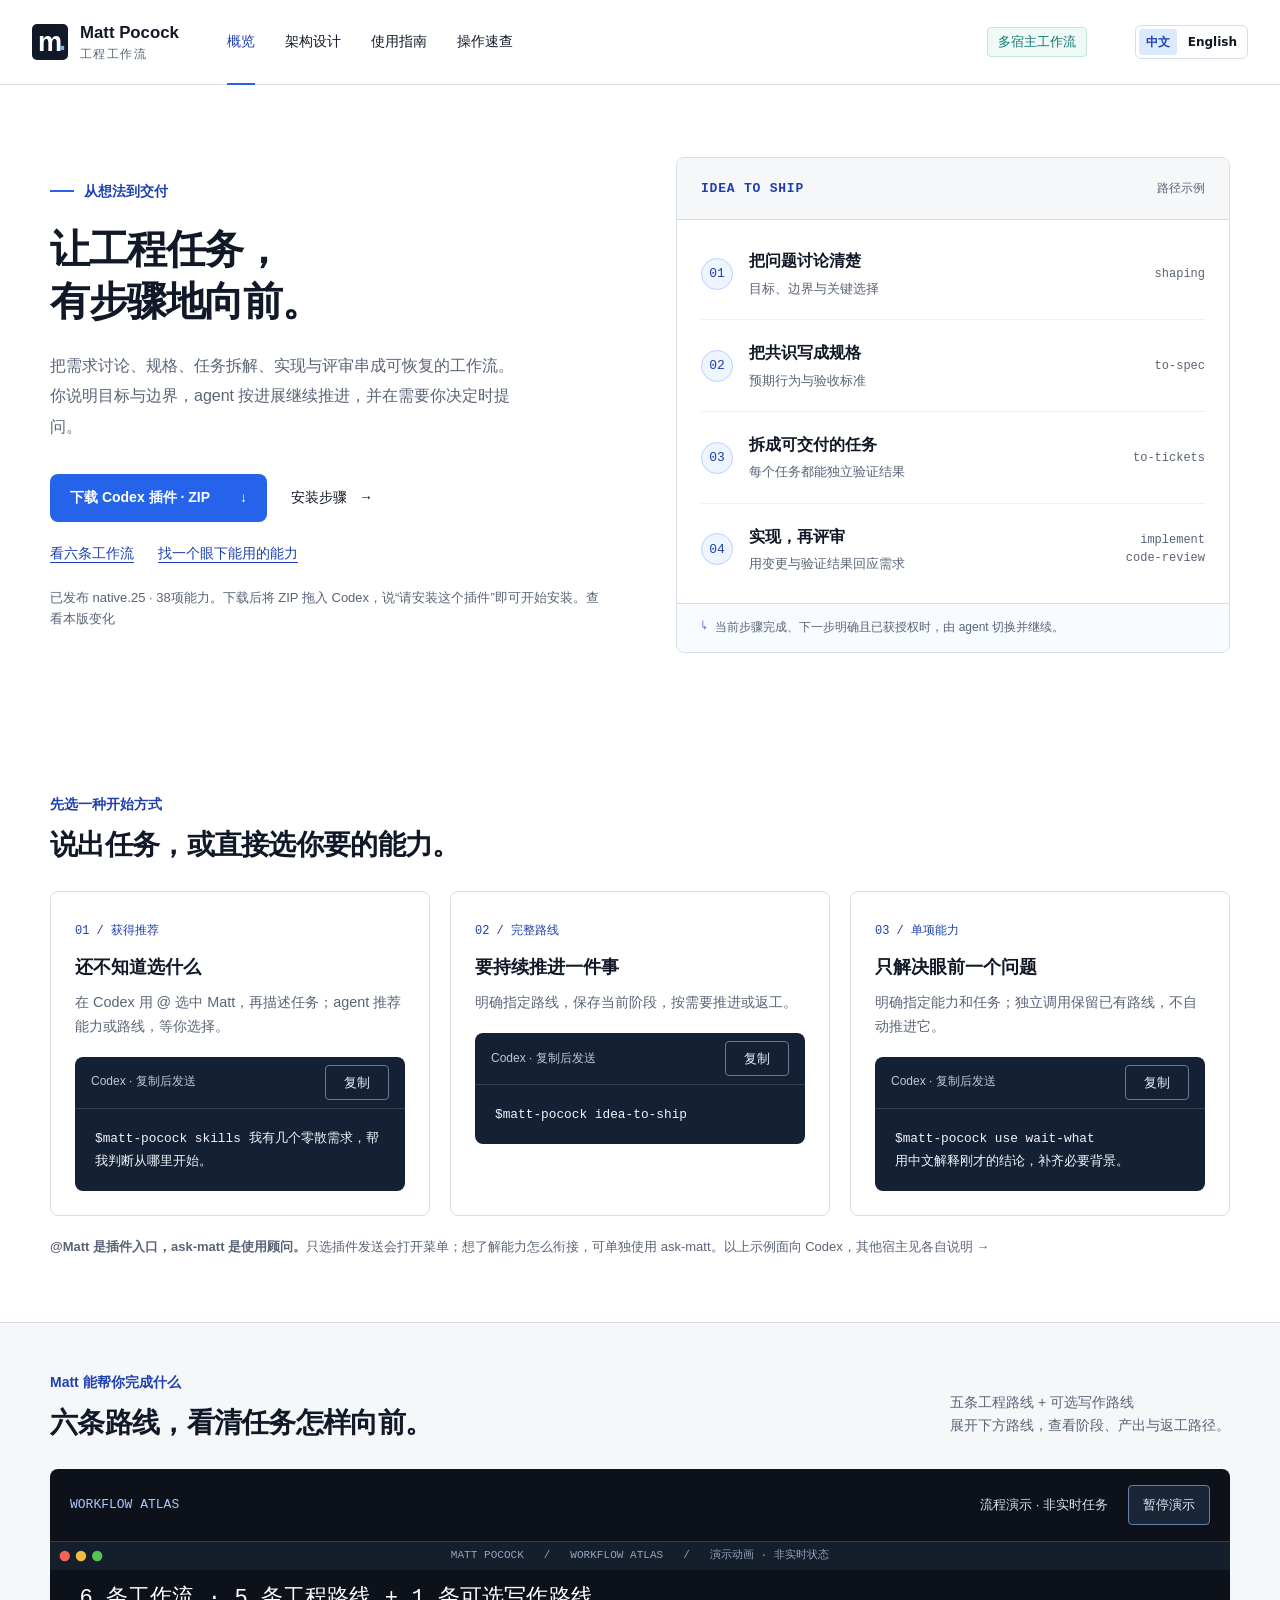
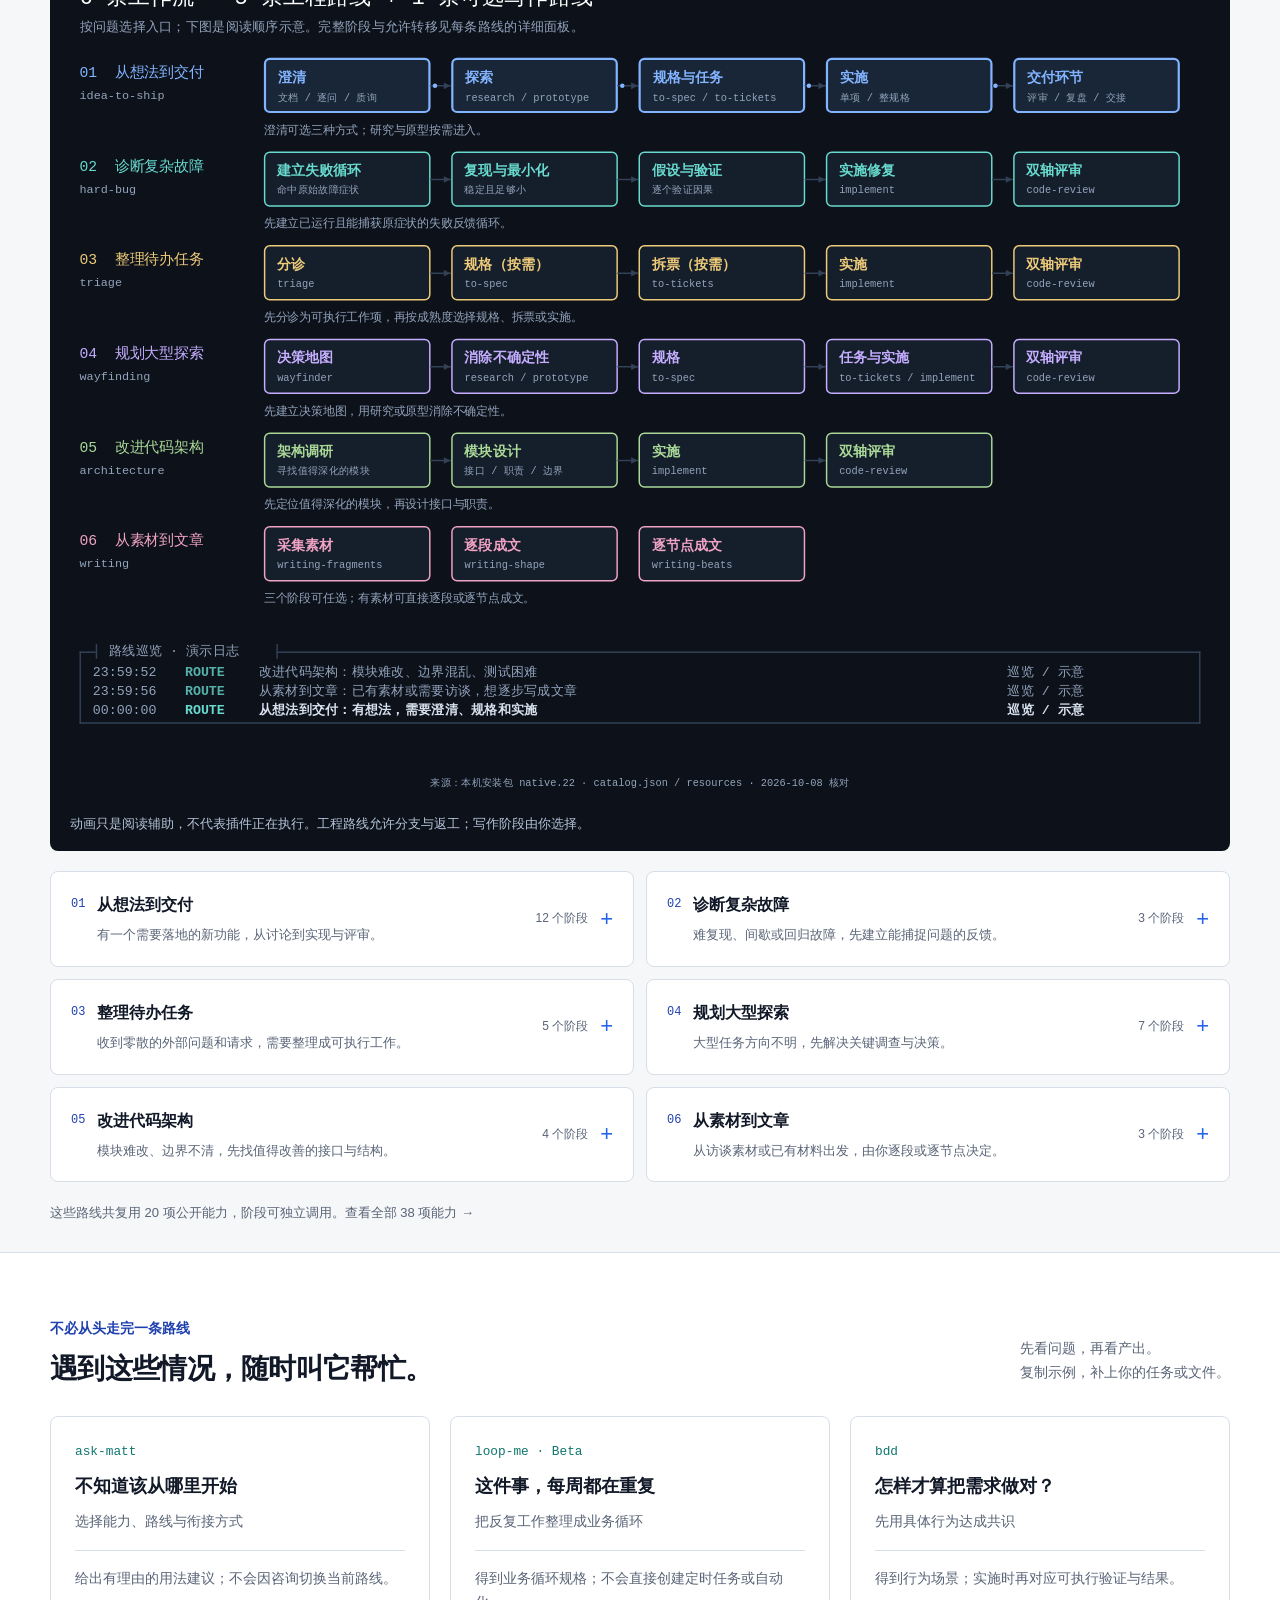
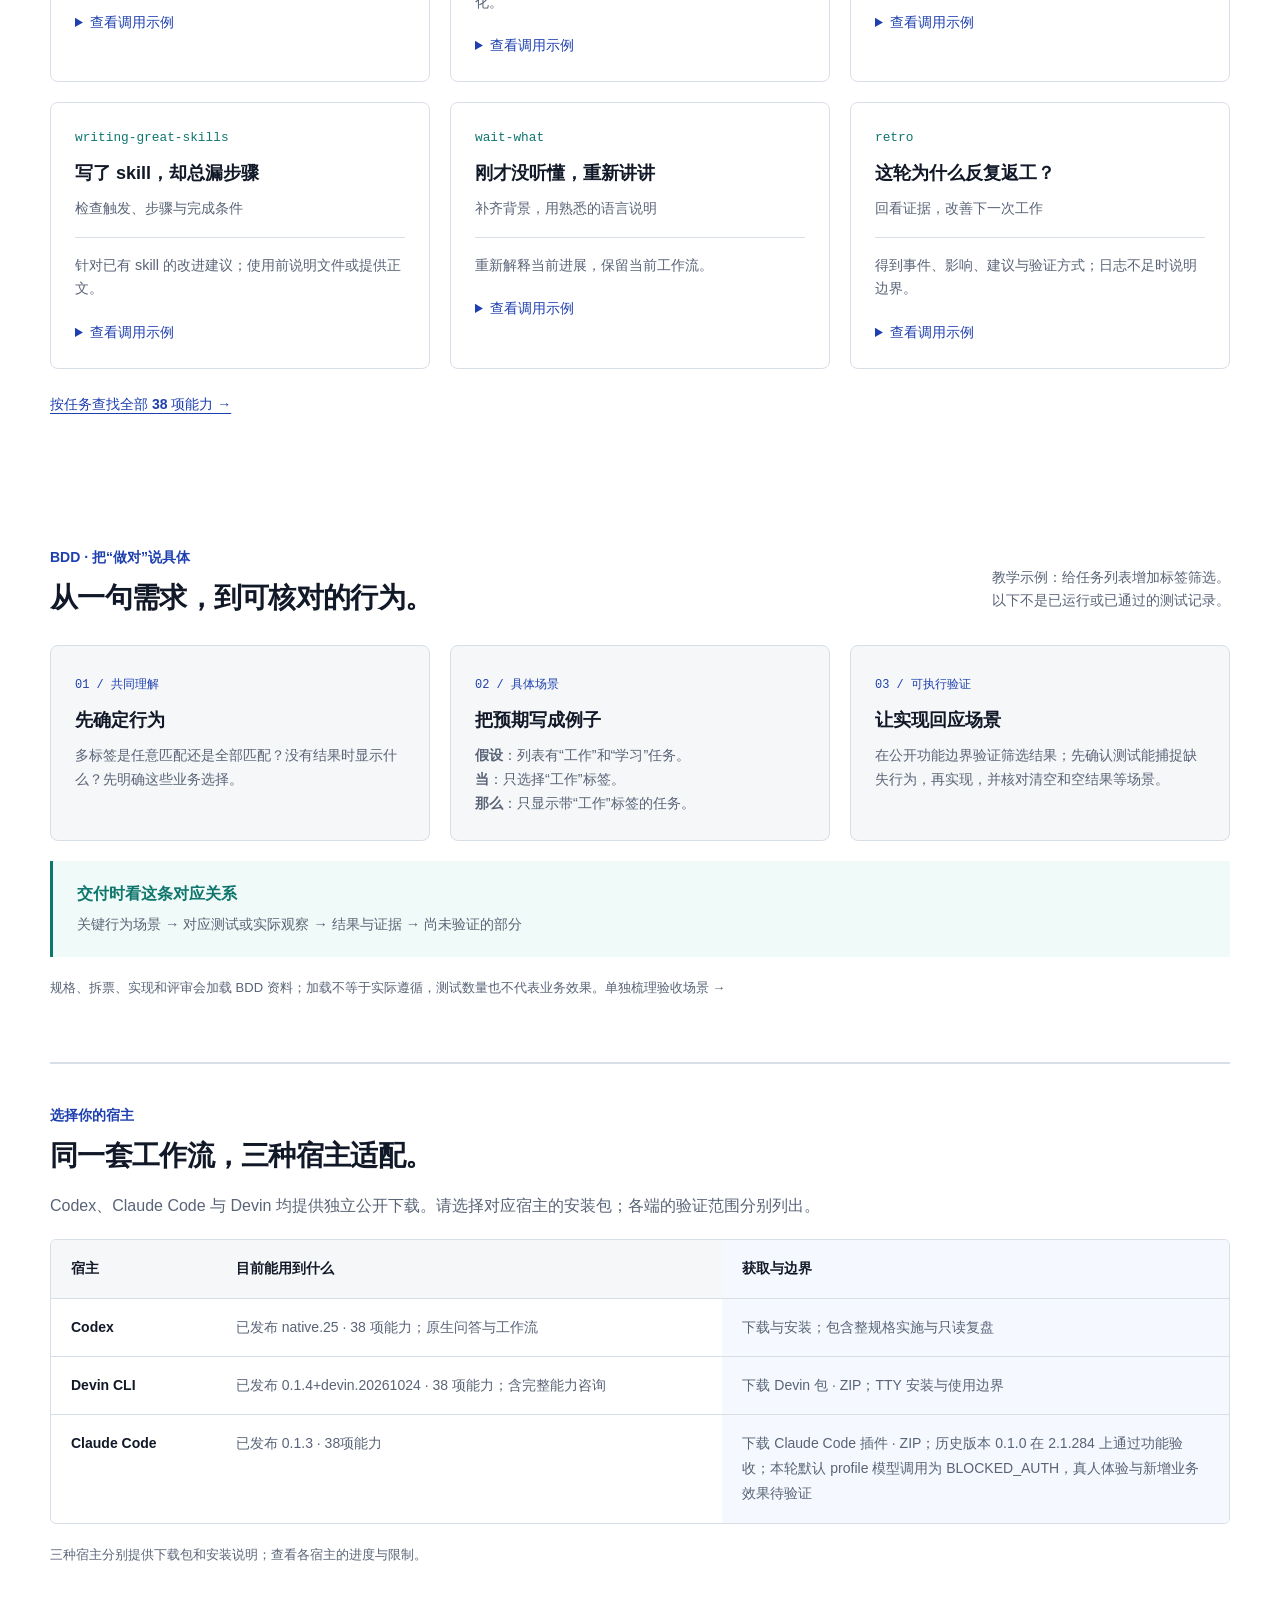
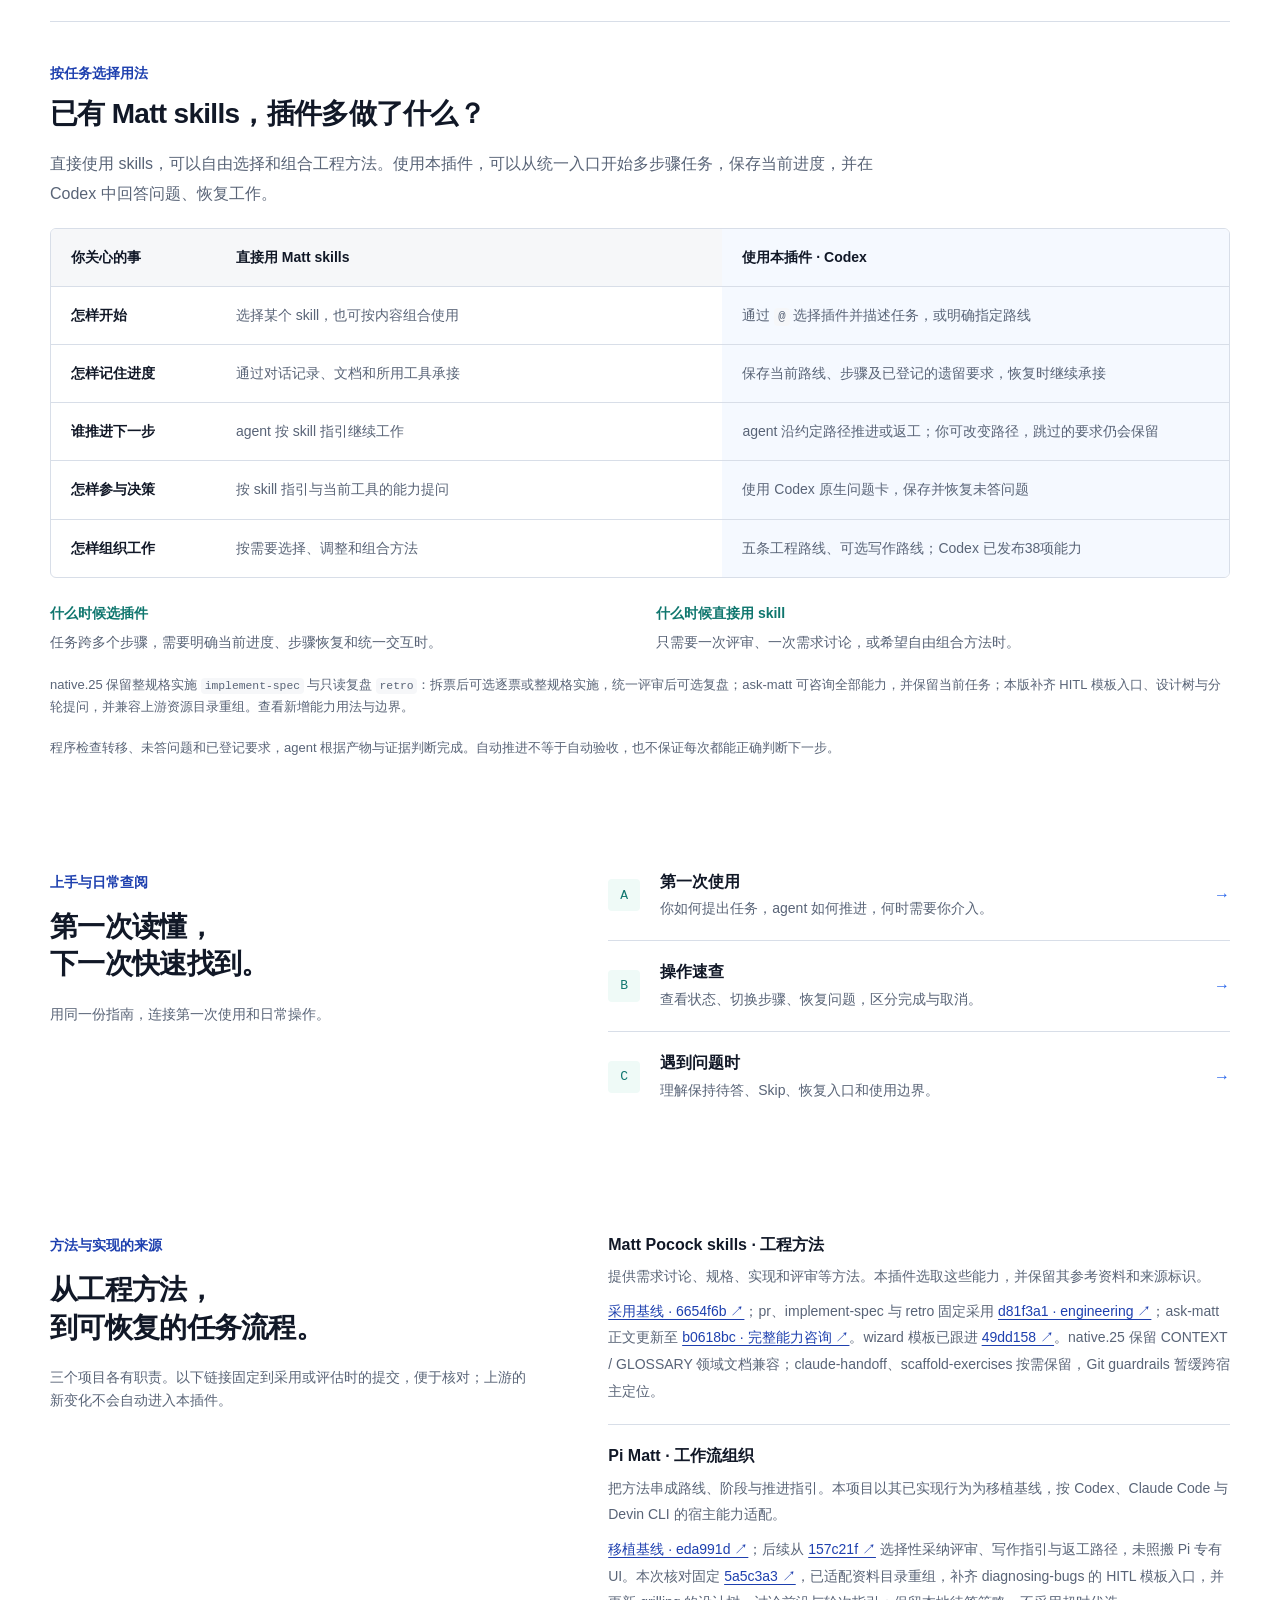
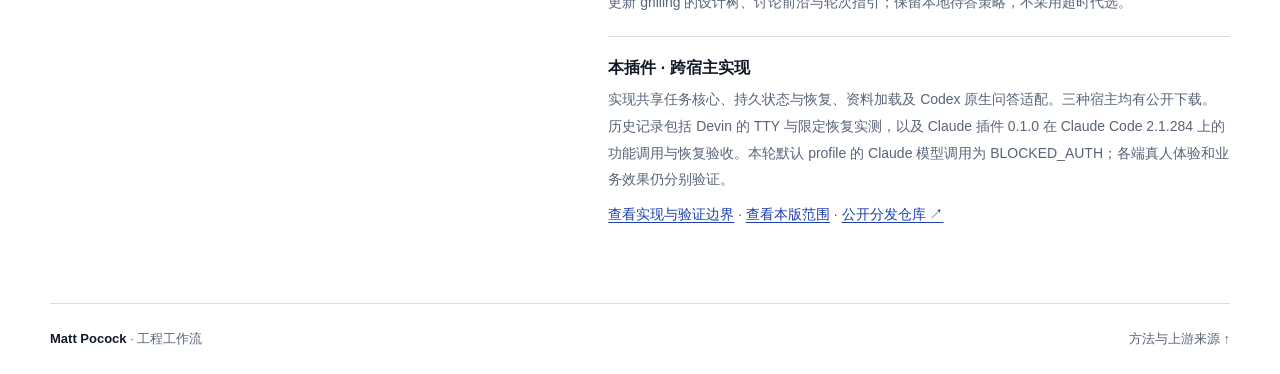
==== commit d00d2ca8: "Approve corrected native.25 documentation and rebuilt archives" ====
--- a/docs/site/index.html
+++ b/docs/site/index.html
@@ -174,7 +174,7 @@
       <div><p class="eyebrow">方法与实现的来源</p><h2 id="sources-title">从工程方法，<br>到可恢复的任务流程。</h2><p>三个项目各有职责。以下链接固定到采用或评估时的提交，便于核对；上游的新变化不会自动进入本插件。</p></div>
       <div class="source-list">
         <article><h3>Matt Pocock skills · 工程方法</h3><p>提供需求讨论、规格、实现和评审等方法。本插件选取这些能力，并保留其参考资料和来源标识。</p><p class="source-note"><a href="https://github.com/mattpocock/skills/tree/6654f6b60cd9d5be8b54c6fafe44346dabeb3b76">采用基线 · 6654f6b ↗</a>；pr、implement-spec 与 retro 固定采用 <a href="https://github.com/mattpocock/skills/tree/d81f3a183412e71a5b1e84ca21bc1a35eea03a60/skills/engineering">d81f3a1 · engineering ↗</a>；ask-matt 正文更新至 <a href="https://github.com/mattpocock/skills/blob/b0618bc436ad893b3c5e84e55fba86586d34a404/skills/engineering/ask-matt/SKILL.md">b0618bc · 完整能力咨询 ↗</a>。wizard 模板已跟进 <a href="https://github.com/mattpocock/skills/tree/49dd158d1076134a641b33efb035946536778336">49dd158 ↗</a>。native.25 保留 CONTEXT / GLOSSARY 领域文档兼容；claude-handoff、scaffold-exercises 按需保留，Git guardrails 暂缓跨宿主定位。</p></article>
-        <article><h3>Pi Matt · 工作流组织</h3><p>把方法串成路线、阶段与推进指引。本项目以其已实现行为为移植基线，按 Codex、Claude Code 与 Devin CLI 的宿主能力适配。</p><p class="source-note"><a href="https://github.com/FradSer/pi-packages/tree/eda991d4d793158f3f59d996b8ba049e9fb64d02/packages/matt-pocock">移植基线 · eda991d ↗</a>；后续从 <a href="https://github.com/FradSer/pi-packages/tree/157c21f75481f575f3c3575dc18e6f8ee271c756/packages/matt-pocock">157c21f ↗</a> 选择性采纳评审、写作指引与返工路径，未照搬 Pi 专有 UI。本次核对固定 <a href="https://github.com/FradSer/pi-packages/tree/1c7518593e790295304e89540ebb4320374af5d7/packages/matt-pocock">1c751859 ↗</a>，相对上次核对，Matt 包176个条目完全一致；包外依赖评估未要求本地生产改动；既有能力包括 resolving-merge-conflicts 继续保留。</p></article>
+        <article><h3>Pi Matt · 工作流组织</h3><p>把方法串成路线、阶段与推进指引。本项目以其已实现行为为移植基线，按 Codex、Claude Code 与 Devin CLI 的宿主能力适配。</p><p class="source-note"><a href="https://github.com/FradSer/pi-packages/tree/eda991d4d793158f3f59d996b8ba049e9fb64d02/packages/matt-pocock">移植基线 · eda991d ↗</a>；后续从 <a href="https://github.com/FradSer/pi-packages/tree/157c21f75481f575f3c3575dc18e6f8ee271c756/packages/matt-pocock">157c21f ↗</a> 选择性采纳评审、写作指引与返工路径，未照搬 Pi 专有 UI。本次核对固定 <a href="https://github.com/FradSer/pi-packages/tree/5a5c3a3fd38c0760553070b09c94ef2c7b5ffa44/packages/matt-pocock">5a5c3a3 ↗</a>，已适配资料目录重组，补齐 diagnosing-bugs 的 HITL 模板入口，并更新 grilling 的设计树、讨论前沿与轮次指引；保留本地待答策略，不采用超时代选。</p></article>
         <article><h3>本插件 · 跨宿主实现</h3><p>实现共享任务核心、持久状态与恢复、资料加载及 Codex 原生问答适配。三种宿主均有公开下载。历史记录包括 Devin 的 TTY 与限定恢复实测，以及 Claude 插件 0.1.0 在 Claude Code 2.1.284 上的功能调用与恢复验收。本轮默认 profile 的 Claude 模型调用为 BLOCKED_AUTH；各端真人体验和业务效果仍分别验证。</p><p class="source-note"><a href="architecture.html">查看实现与验证边界</a> · <a href="guide.html#updates">查看本版范围</a> · <a href="https://github.com/ww880412/matt-pocock-guide">公开分发仓库 ↗</a></p></article>
       </div>
     </section>
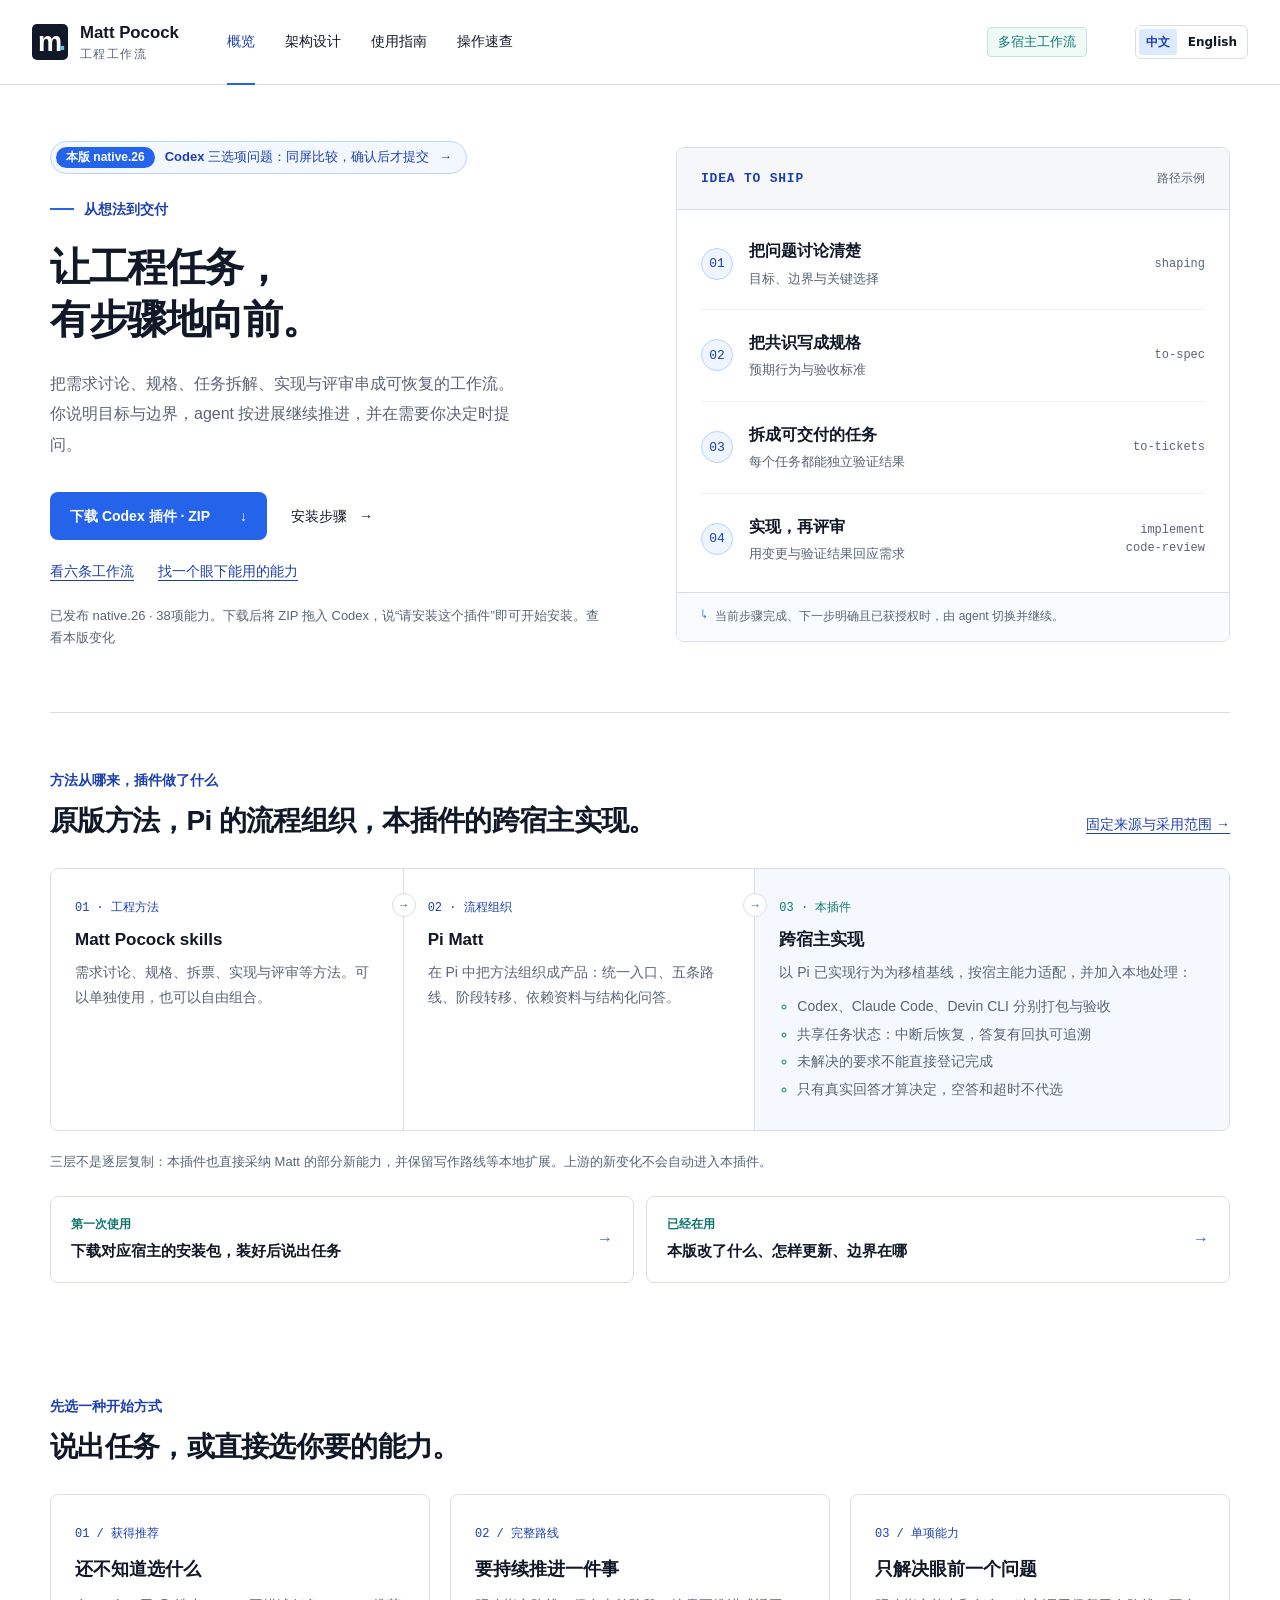
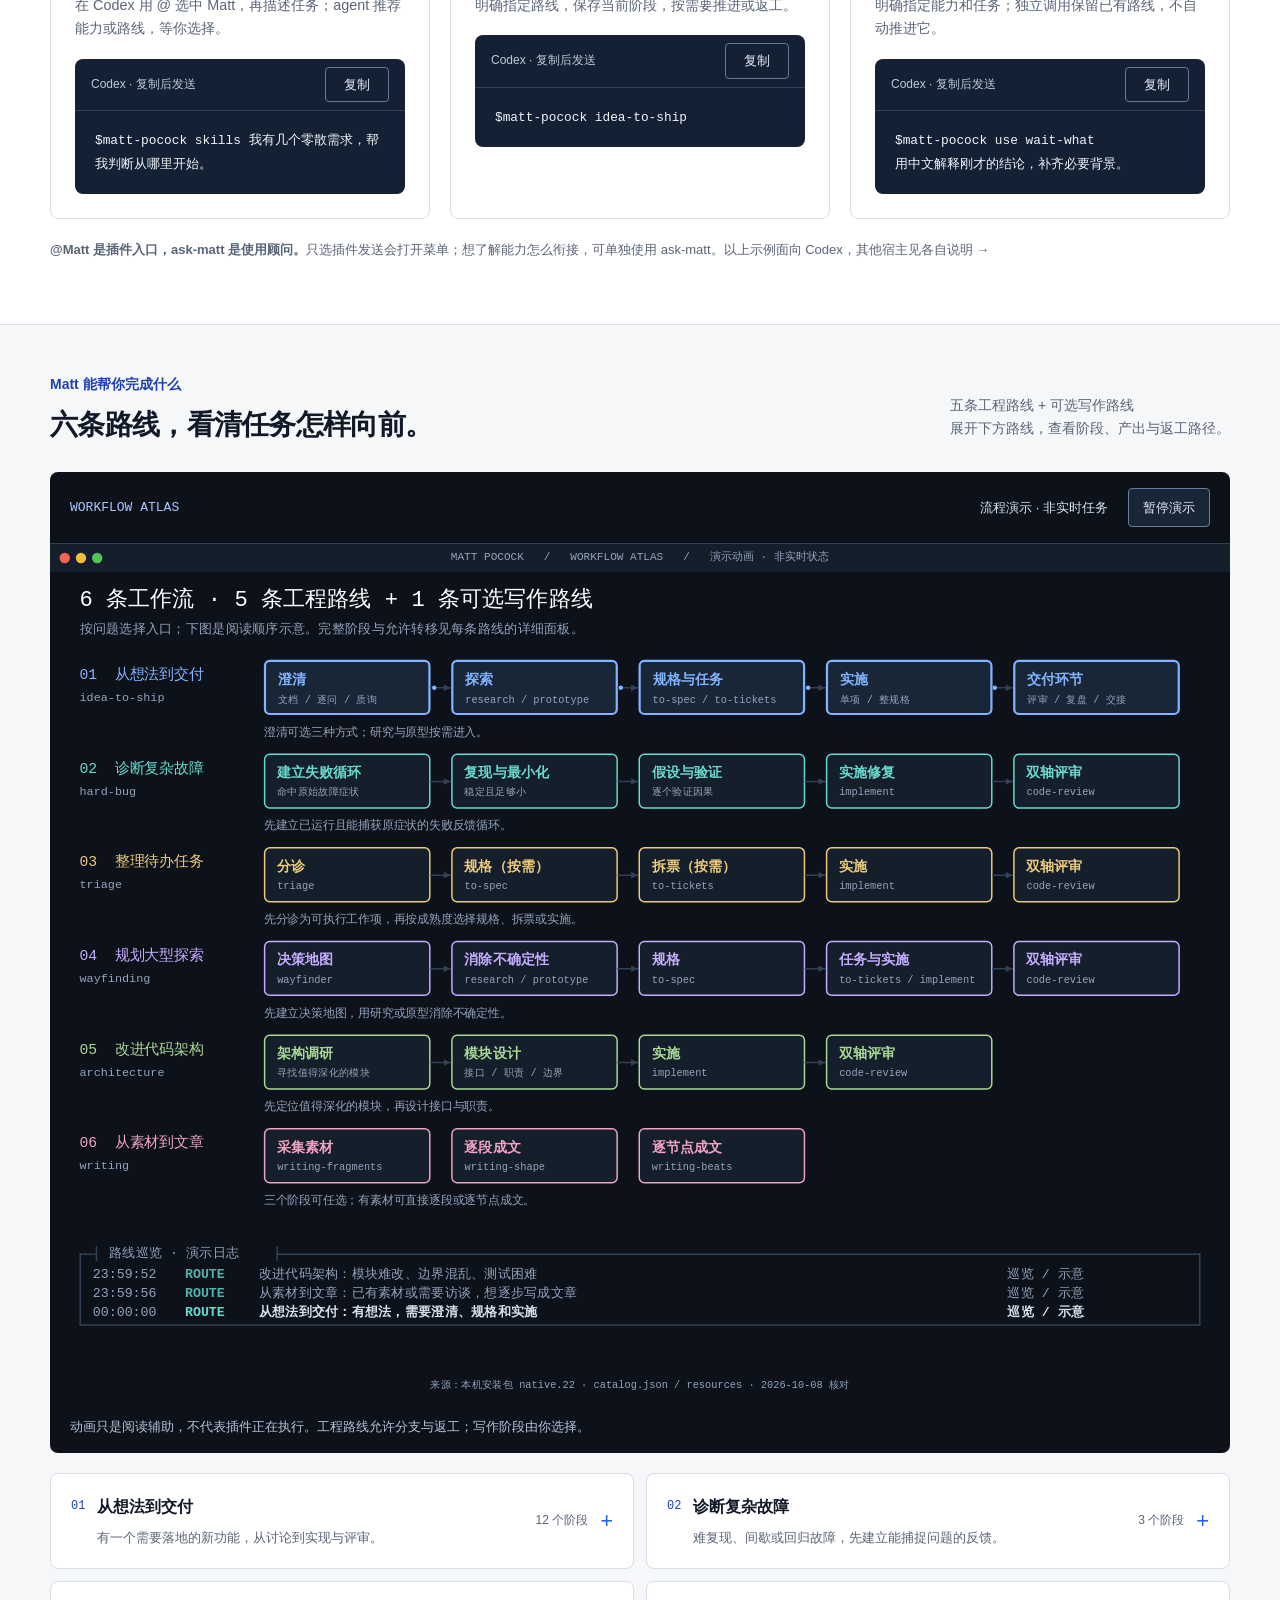
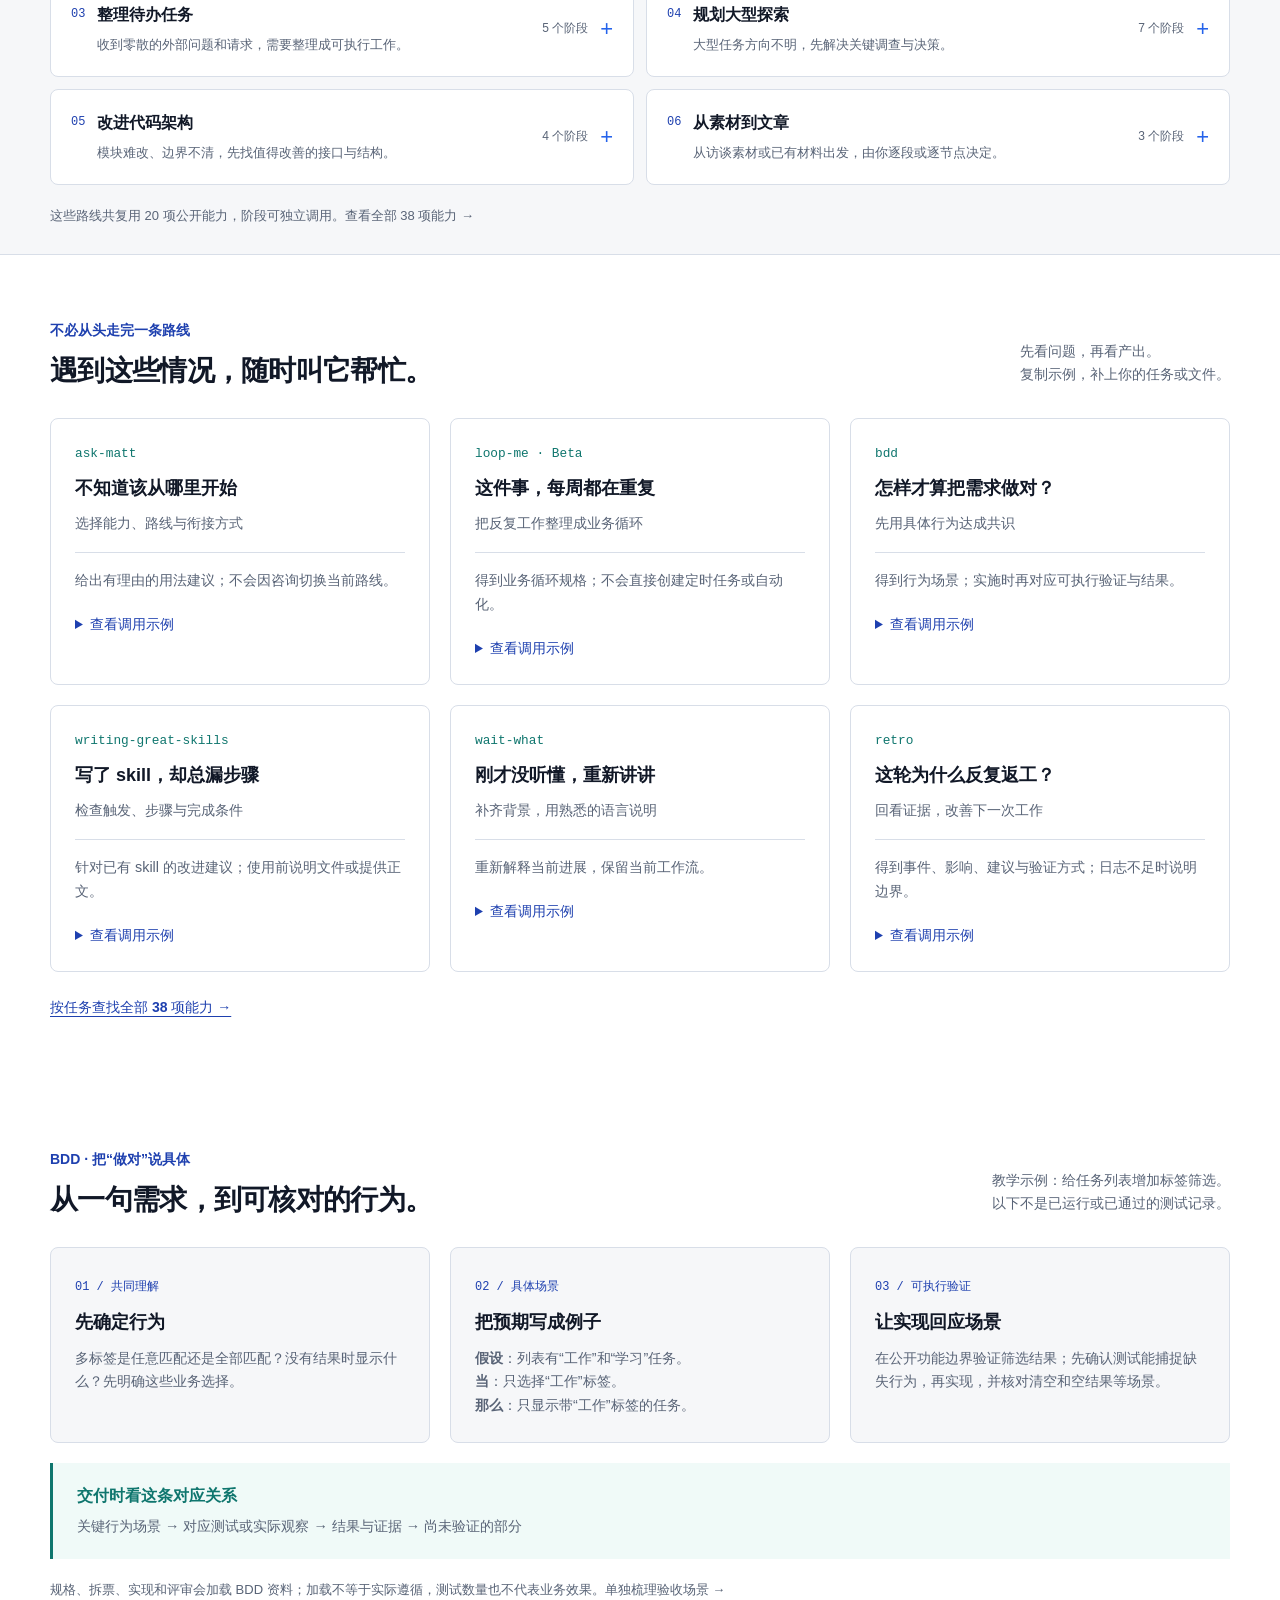
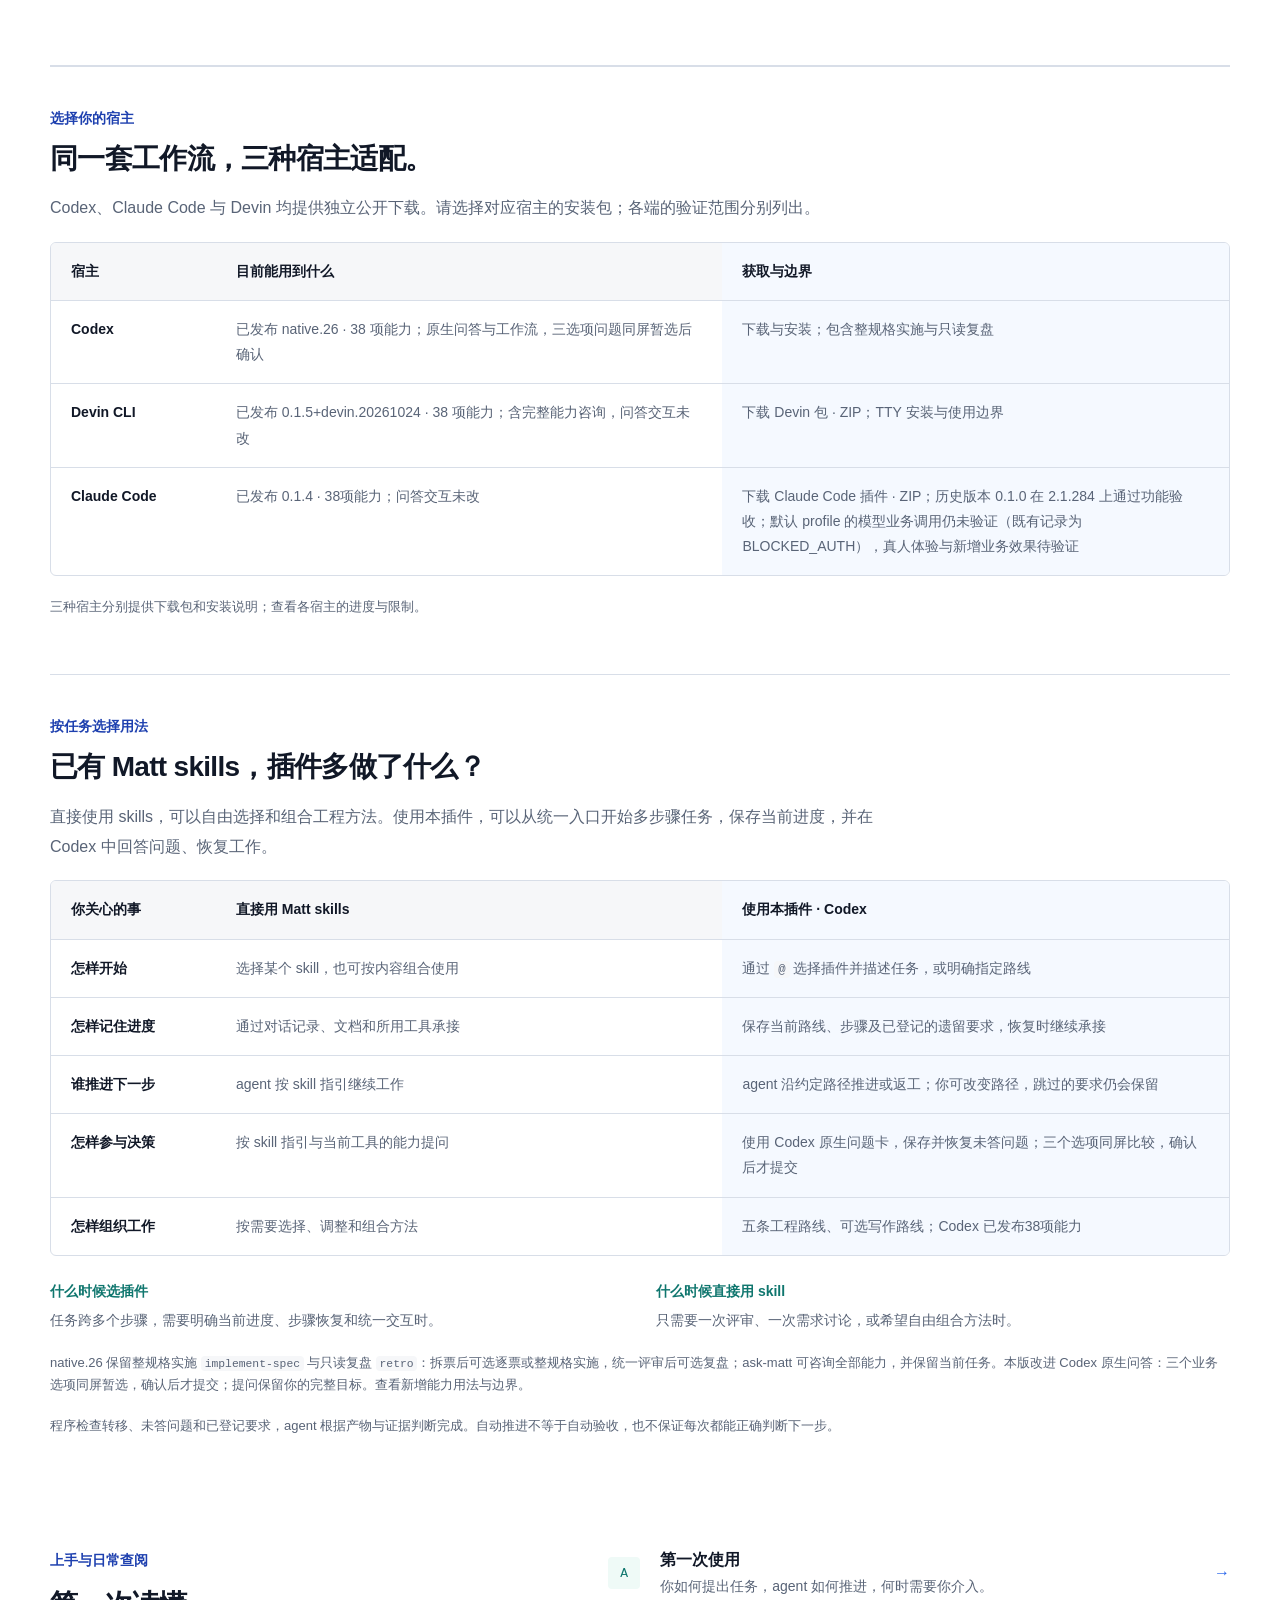
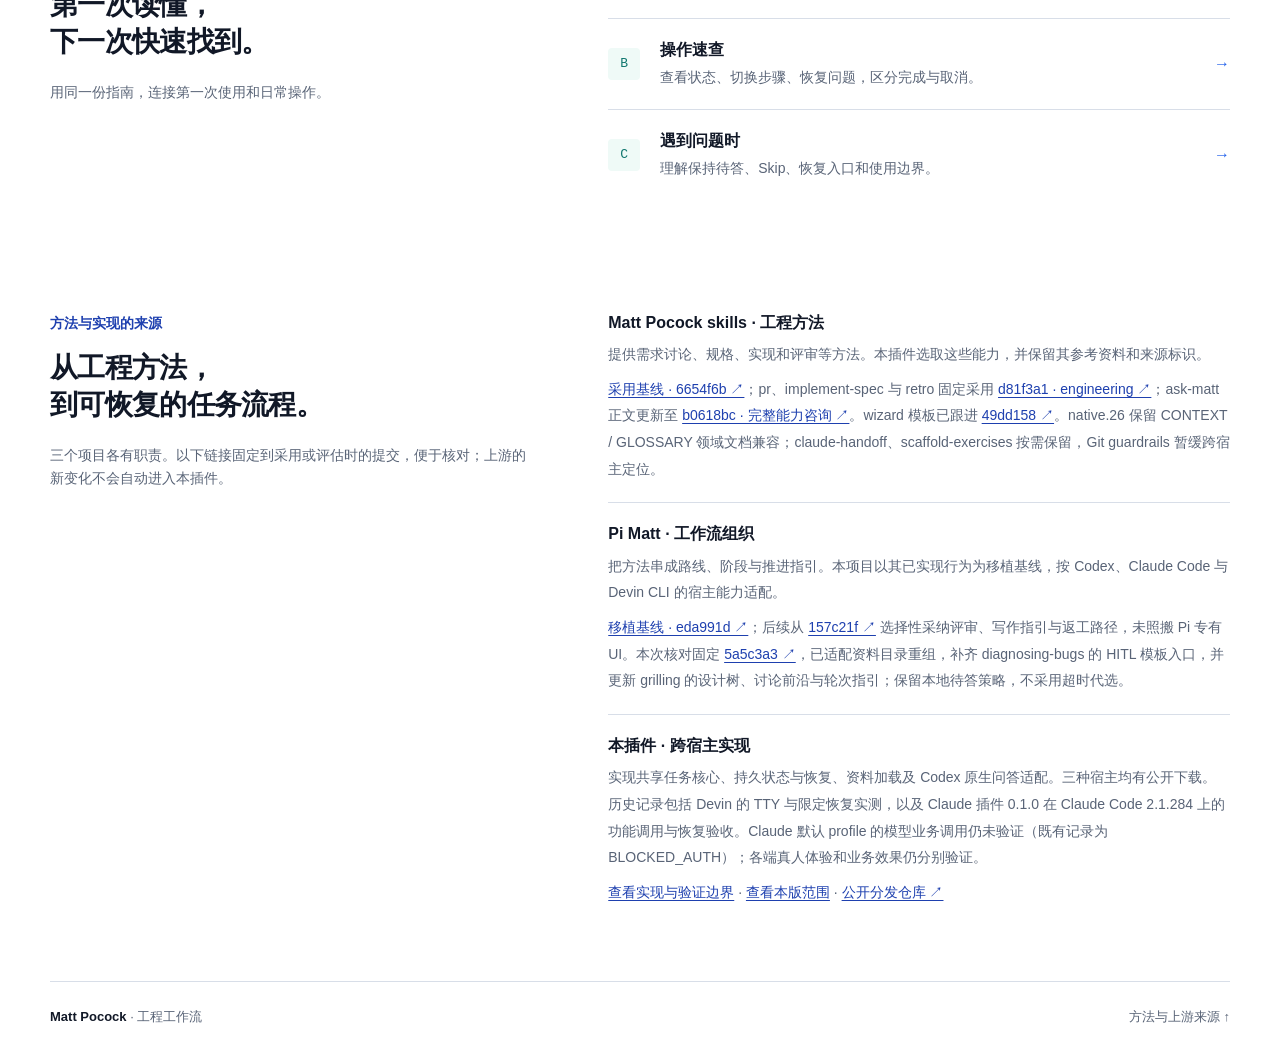
==== commit 7b8c1b63: "Approve native.26 release artifacts and bilingual page design" ====
--- a/docs/site/index.html
+++ b/docs/site/index.html
@@ -17,12 +17,13 @@
   </div></header>
   <main id="main">
     <section class="hero wrap" aria-labelledby="hero-title">
-      <div class="hero-copy"><p class="eyebrow"><span class="small-rule"></span>从想法到交付</p>
+      <div class="hero-copy"><a class="release-flag" href="guide.html#updates"><span class="release-flag-tag">本版 native.26</span><span>Codex 三选项问题：同屏比较，确认后才提交</span><span aria-hidden="true">→</span></a>
+        <p class="eyebrow"><span class="small-rule"></span>从想法到交付</p>
         <h1 id="hero-title">让工程任务，<br>有步骤地向前。</h1>
         <p class="lead">把需求讨论、规格、任务拆解、实现与评审串成可恢复的工作流。你说明目标与边界，agent 按进展继续推进，并在需要你决定时提问。</p>
         <div class="actions"><a class="button primary" href="https://ww880412.github.io/matt-pocock-guide/downloads/matt-pocock-codex.zip" download="matt-pocock-codex.zip">下载 Codex 插件 · ZIP <span aria-hidden="true">↓</span></a><a class="text-link" href="guide.html#before">安装步骤 <span aria-hidden="true">→</span></a></div>
         <p class="hero-usage-links"><a href="#workflows">看六条工作流</a><a href="#everyday">找一个眼下能用的能力</a></p>
-        <p class="hero-note">已发布 native.25 · 38项能力。下载后将 ZIP 拖入 Codex，说“请安装这个插件”即可开始安装。<a href="guide.html#updates">查看本版变化</a></p>
+        <p class="hero-note">已发布 native.26 · 38项能力。下载后将 ZIP 拖入 Codex，说“请安装这个插件”即可开始安装。<a href="guide.html#updates">查看本版变化</a></p>
       </div>
       <div class="journey" aria-label="Idea to Ship 工作流示例">
         <div class="journey-heading"><span class="mono">IDEA TO SHIP</span><span class="example-tag">路径示例</span></div>
@@ -33,6 +34,20 @@
           <li><span class="step-number">04</span><div><strong>实现，再评审</strong><span>用变更与验证结果回应需求</span></div><span class="phase">implement<br>code-review</span></li>
         </ol>
         <p class="journey-footer"><span aria-hidden="true">↳</span> 当前步骤完成、下一步明确且已获授权时，由 agent 切换并继续。</p>
+      </div>
+    </section>
+    <section class="layers wrap" id="layers" aria-labelledby="layers-title">
+      <div class="section-heading"><div><p class="eyebrow">方法从哪来，插件做了什么</p><h2 id="layers-title">原版方法，Pi 的流程组织，本插件的跨宿主实现。</h2></div><p><a href="#sources">固定来源与采用范围 →</a></p></div>
+      <ol class="layer-list">
+        <li><span class="layer-index">01 · 工程方法</span><h3>Matt Pocock skills</h3><p>需求讨论、规格、拆票、实现与评审等方法。可以单独使用，也可以自由组合。</p></li>
+        <li><span class="layer-index">02 · 流程组织</span><h3>Pi Matt</h3><p>在 Pi 中把方法组织成产品：统一入口、五条路线、阶段转移、依赖资料与结构化问答。</p></li>
+        <li class="layer-own"><span class="layer-index">03 · 本插件</span><h3>跨宿主实现</h3><p>以 Pi 已实现行为为移植基线，按宿主能力适配，并加入本地处理：</p>
+          <ul><li>Codex、Claude Code、Devin CLI 分别打包与验收</li><li>共享任务状态：中断后恢复，答复有回执可追溯</li><li>未解决的要求不能直接登记完成</li><li>只有真实回答才算决定，空答和超时不代选</li></ul></li>
+      </ol>
+      <p class="section-note">三层不是逐层复制：本插件也直接采纳 Matt 的部分新能力，并保留写作路线等本地扩展。上游的新变化不会自动进入本插件。</p>
+      <div class="start-paths">
+        <a href="guide.html#before"><span class="start-label">第一次使用</span><strong>下载对应宿主的安装包，装好后说出任务</strong><span aria-hidden="true">→</span></a>
+        <a href="guide.html#updates"><span class="start-label">已经在用</span><strong>本版改了什么、怎样更新、边界在哪</strong><span aria-hidden="true">→</span></a>
       </div>
     </section>
 <!-- USAGE:START -->
@@ -140,9 +155,9 @@
         <caption class="sr-only">截至 2026-10-24 的宿主适配、验证与分发状态</caption>
         <thead><tr><th scope="col">宿主</th><th scope="col">目前能用到什么</th><th scope="col">获取与边界</th></tr></thead>
         <tbody>
-          <tr><th scope="row">Codex</th><td>已发布 native.25 · 38 项能力；原生问答与工作流</td><td><a href="guide.html#before">下载与安装</a>；包含整规格实施与只读复盘</td></tr>
-          <tr><th scope="row">Devin CLI</th><td>已发布 0.1.4+devin.20261024 · 38 项能力；含完整能力咨询</td><td><a href="https://ww880412.github.io/matt-pocock-guide/downloads/matt-pocock-devin.zip" download="matt-pocock-devin.zip">下载 Devin 包 · ZIP</a>；<a href="guide.html#devin">TTY 安装与使用边界</a></td></tr>
-          <tr><th scope="row">Claude Code</th><td>已发布 0.1.3 · 38项能力</td><td><a href="https://ww880412.github.io/matt-pocock-guide/downloads/matt-pocock-claude.zip" download="matt-pocock-claude.zip">下载 Claude Code 插件 · ZIP</a>；历史版本 0.1.0 在 2.1.284 上通过功能验收；本轮默认 profile 模型调用为 BLOCKED_AUTH，真人体验与新增业务效果待验证</td></tr>
+          <tr><th scope="row">Codex</th><td>已发布 native.26 · 38 项能力；原生问答与工作流，三选项问题同屏暂选后确认</td><td><a href="guide.html#before">下载与安装</a>；包含整规格实施与只读复盘</td></tr>
+          <tr><th scope="row">Devin CLI</th><td>已发布 0.1.5+devin.20261024 · 38 项能力；含完整能力咨询，问答交互未改</td><td><a href="https://ww880412.github.io/matt-pocock-guide/downloads/matt-pocock-devin.zip" download="matt-pocock-devin.zip">下载 Devin 包 · ZIP</a>；<a href="guide.html#devin">TTY 安装与使用边界</a></td></tr>
+          <tr><th scope="row">Claude Code</th><td>已发布 0.1.4 · 38项能力；问答交互未改</td><td><a href="https://ww880412.github.io/matt-pocock-guide/downloads/matt-pocock-claude.zip" download="matt-pocock-claude.zip">下载 Claude Code 插件 · ZIP</a>；历史版本 0.1.0 在 2.1.284 上通过功能验收；默认 profile 的模型业务调用仍未验证（既有记录为 BLOCKED_AUTH），真人体验与新增业务效果待验证</td></tr>
         </tbody>
       </table></div>
       <p class="section-note">三种宿主分别提供下载包和安装说明；<a href="guide.html#hosts">查看各宿主的进度与限制</a>。</p>
@@ -158,12 +173,12 @@
           <tr><th scope="row">怎样开始</th><td>选择某个 skill，也可按内容组合使用</td><td>通过 <code>@</code> 选择插件并描述任务，或明确指定路线</td></tr>
           <tr><th scope="row">怎样记住进度</th><td>通过对话记录、文档和所用工具承接</td><td>保存当前路线、步骤及已登记的遗留要求，恢复时继续承接</td></tr>
           <tr><th scope="row">谁推进下一步</th><td>agent 按 skill 指引继续工作</td><td>agent 沿约定路径推进或返工；你可改变路径，跳过的要求仍会保留</td></tr>
-          <tr><th scope="row">怎样参与决策</th><td>按 skill 指引与当前工具的能力提问</td><td>使用 Codex 原生问题卡，保存并恢复未答问题</td></tr>
+          <tr><th scope="row">怎样参与决策</th><td>按 skill 指引与当前工具的能力提问</td><td>使用 Codex 原生问题卡，保存并恢复未答问题；三个选项同屏比较，确认后才提交</td></tr>
           <tr><th scope="row">怎样组织工作</th><td>按需要选择、调整和组合方法</td><td>五条工程路线、可选写作路线；Codex 已发布38项能力</td></tr>
         </tbody>
       </table></div>
       <div class="comparison-takeaways"><p><strong>什么时候选插件</strong>任务跨多个步骤，需要明确当前进度、步骤恢复和统一交互时。</p><p><strong>什么时候直接用 skill</strong>只需要一次评审、一次需求讨论，或希望自由组合方法时。</p></div>
-      <p class="section-note">native.25 保留整规格实施 <code>implement-spec</code> 与只读复盘 <code>retro</code>：拆票后可选逐票或整规格实施，统一评审后可选复盘；ask-matt 可咨询全部能力，并保留当前任务；本版补齐 HITL 模板入口、设计树与分轮提问，并兼容上游资源目录重组。<a href="guide.html#upstream-candidate">查看新增能力用法与边界</a>。</p>
+      <p class="section-note">native.26 保留整规格实施 <code>implement-spec</code> 与只读复盘 <code>retro</code>：拆票后可选逐票或整规格实施，统一评审后可选复盘；ask-matt 可咨询全部能力，并保留当前任务。本版改进 Codex 原生问答：三个业务选项同屏暂选，确认后才提交；提问保留你的完整目标。<a href="guide.html#upstream-candidate">查看新增能力用法与边界</a>。</p>
       <p class="section-note">程序检查转移、未答问题和已登记要求，agent 根据产物与证据判断完成。自动推进不等于自动验收，也不保证每次都能正确判断下一步。</p>
     </section>
     <section class="reading wrap" aria-labelledby="reading-title">
@@ -173,9 +188,9 @@
     <section class="reading wrap" id="sources" aria-labelledby="sources-title">
       <div><p class="eyebrow">方法与实现的来源</p><h2 id="sources-title">从工程方法，<br>到可恢复的任务流程。</h2><p>三个项目各有职责。以下链接固定到采用或评估时的提交，便于核对；上游的新变化不会自动进入本插件。</p></div>
       <div class="source-list">
-        <article><h3>Matt Pocock skills · 工程方法</h3><p>提供需求讨论、规格、实现和评审等方法。本插件选取这些能力，并保留其参考资料和来源标识。</p><p class="source-note"><a href="https://github.com/mattpocock/skills/tree/6654f6b60cd9d5be8b54c6fafe44346dabeb3b76">采用基线 · 6654f6b ↗</a>；pr、implement-spec 与 retro 固定采用 <a href="https://github.com/mattpocock/skills/tree/d81f3a183412e71a5b1e84ca21bc1a35eea03a60/skills/engineering">d81f3a1 · engineering ↗</a>；ask-matt 正文更新至 <a href="https://github.com/mattpocock/skills/blob/b0618bc436ad893b3c5e84e55fba86586d34a404/skills/engineering/ask-matt/SKILL.md">b0618bc · 完整能力咨询 ↗</a>。wizard 模板已跟进 <a href="https://github.com/mattpocock/skills/tree/49dd158d1076134a641b33efb035946536778336">49dd158 ↗</a>。native.25 保留 CONTEXT / GLOSSARY 领域文档兼容；claude-handoff、scaffold-exercises 按需保留，Git guardrails 暂缓跨宿主定位。</p></article>
+        <article><h3>Matt Pocock skills · 工程方法</h3><p>提供需求讨论、规格、实现和评审等方法。本插件选取这些能力，并保留其参考资料和来源标识。</p><p class="source-note"><a href="https://github.com/mattpocock/skills/tree/6654f6b60cd9d5be8b54c6fafe44346dabeb3b76">采用基线 · 6654f6b ↗</a>；pr、implement-spec 与 retro 固定采用 <a href="https://github.com/mattpocock/skills/tree/d81f3a183412e71a5b1e84ca21bc1a35eea03a60/skills/engineering">d81f3a1 · engineering ↗</a>；ask-matt 正文更新至 <a href="https://github.com/mattpocock/skills/blob/b0618bc436ad893b3c5e84e55fba86586d34a404/skills/engineering/ask-matt/SKILL.md">b0618bc · 完整能力咨询 ↗</a>。wizard 模板已跟进 <a href="https://github.com/mattpocock/skills/tree/49dd158d1076134a641b33efb035946536778336">49dd158 ↗</a>。native.26 保留 CONTEXT / GLOSSARY 领域文档兼容；claude-handoff、scaffold-exercises 按需保留，Git guardrails 暂缓跨宿主定位。</p></article>
         <article><h3>Pi Matt · 工作流组织</h3><p>把方法串成路线、阶段与推进指引。本项目以其已实现行为为移植基线，按 Codex、Claude Code 与 Devin CLI 的宿主能力适配。</p><p class="source-note"><a href="https://github.com/FradSer/pi-packages/tree/eda991d4d793158f3f59d996b8ba049e9fb64d02/packages/matt-pocock">移植基线 · eda991d ↗</a>；后续从 <a href="https://github.com/FradSer/pi-packages/tree/157c21f75481f575f3c3575dc18e6f8ee271c756/packages/matt-pocock">157c21f ↗</a> 选择性采纳评审、写作指引与返工路径，未照搬 Pi 专有 UI。本次核对固定 <a href="https://github.com/FradSer/pi-packages/tree/5a5c3a3fd38c0760553070b09c94ef2c7b5ffa44/packages/matt-pocock">5a5c3a3 ↗</a>，已适配资料目录重组，补齐 diagnosing-bugs 的 HITL 模板入口，并更新 grilling 的设计树、讨论前沿与轮次指引；保留本地待答策略，不采用超时代选。</p></article>
-        <article><h3>本插件 · 跨宿主实现</h3><p>实现共享任务核心、持久状态与恢复、资料加载及 Codex 原生问答适配。三种宿主均有公开下载。历史记录包括 Devin 的 TTY 与限定恢复实测，以及 Claude 插件 0.1.0 在 Claude Code 2.1.284 上的功能调用与恢复验收。本轮默认 profile 的 Claude 模型调用为 BLOCKED_AUTH；各端真人体验和业务效果仍分别验证。</p><p class="source-note"><a href="architecture.html">查看实现与验证边界</a> · <a href="guide.html#updates">查看本版范围</a> · <a href="https://github.com/ww880412/matt-pocock-guide">公开分发仓库 ↗</a></p></article>
+        <article><h3>本插件 · 跨宿主实现</h3><p>实现共享任务核心、持久状态与恢复、资料加载及 Codex 原生问答适配。三种宿主均有公开下载。历史记录包括 Devin 的 TTY 与限定恢复实测，以及 Claude 插件 0.1.0 在 Claude Code 2.1.284 上的功能调用与恢复验收。Claude 默认 profile 的模型业务调用仍未验证（既有记录为 BLOCKED_AUTH）；各端真人体验和业务效果仍分别验证。</p><p class="source-note"><a href="architecture.html">查看实现与验证边界</a> · <a href="guide.html#updates">查看本版范围</a> · <a href="https://github.com/ww880412/matt-pocock-guide">公开分发仓库 ↗</a></p></article>
       </div>
     </section>
   </main>
--- a/docs/site/styles.css
+++ b/docs/site/styles.css
@@ -297,7 +297,7 @@
   grid-template-columns:1fr 1fr;
   gap:72px;
   align-items:center;
-  padding-block:72px 76px;
+  padding-block:56px 64px;
 }
 
 .lead {
@@ -1691,3 +1691,73 @@
 .source-list h3 { font-size:1rem; margin-bottom:8px; }
 .source-list p { font-size:.875rem; line-height:1.9; }
 .source-list .source-note { margin-top:8px; }
+
+/* Release entry points: current change first, three-layer origin, two start paths. */
+.release-flag { display:inline-flex; align-items:center; gap:10px; max-width:100%; margin-bottom:24px; padding:5px 14px 5px 5px; border:1px solid #bcd3fb; border-radius:999px; background:#f3f7ff; color:var(--primary-strong); font-size:.8125rem; font-weight:550; line-height:1.4; }
+.release-flag:hover { border-color:var(--primary); background:#eaf2ff; }
+.release-flag>span:nth-child(2) { min-width:0; }
+.release-flag-tag { flex-shrink:0; padding:2px 10px; border-radius:999px; background:var(--primary); color:#fff; font-size:.75rem; font-weight:600; white-space:nowrap; }
+.layers { padding-block:56px 48px; border-top:1px solid var(--border); scroll-margin-top:110px; }
+.layers .section-heading>p a { color:var(--primary-strong); text-decoration:underline; text-underline-offset:4px; }
+.layer-list { list-style:none; margin:0; padding:0; display:grid; grid-template-columns:1fr 1fr 1.35fr; border:1px solid var(--border); border-radius:8px; background:#fff; }
+.layer-list>li { position:relative; min-width:0; padding:24px; }
+.layer-list>li+li { border-left:1px solid var(--border); }
+.layer-list>li+li::before { content:"→"; content:"→" / ""; position:absolute; top:24px; left:-12px; display:grid; place-items:center; width:22px; height:22px; border:1px solid var(--border); border-radius:50%; background:#fff; color:var(--primary); font-size:12px; line-height:1; }
+.layer-own { background:#f5f9ff; border-radius:0 8px 8px 0; }
+.layer-index { font-family:ui-monospace,SFMono-Regular,Consolas,monospace; font-size:.75rem; color:var(--primary-strong); }
+.layer-own .layer-index { color:var(--accent); }
+.layer-list h3 { margin:10px 0 8px; font-size:1.0625rem; }
+.layer-list p { font-size:.875rem; line-height:1.75; }
+.layer-list ul { margin:10px 0 0; padding-left:18px; color:var(--muted); font-size:.875rem; line-height:1.7; }
+.layer-list ul li { margin:4px 0; }
+.layer-list ul li::marker { color:var(--accent); }
+.start-paths { display:grid; grid-template-columns:repeat(2,minmax(0,1fr)); gap:12px; margin-top:24px; }
+.start-paths a { display:grid; grid-template-columns:minmax(0,1fr) auto; align-items:center; gap:4px 16px; padding:18px 20px; border:1px solid var(--border); border-radius:8px; background:#fff; }
+.start-paths a:hover { border-color:var(--primary); background:#f8fbff; }
+.start-label { font-size:.75rem; font-weight:600; color:var(--accent); }
+.start-paths strong { grid-column:1; font-size:.9375rem; font-weight:600; color:var(--ink); }
+.start-paths a>span:last-child { grid-column:2; grid-row:1 / span 2; color:var(--primary); }
+
+/* Guide release notes: one framed current release, short upgrade steps, collapsed history. */
+.release-current { margin-top:8px; padding:24px; border:1px solid #bcd3fb; border-top:3px solid var(--primary); border-radius:8px; background:#fbfdff; }
+.release-meta { display:flex; flex-wrap:wrap; align-items:center; gap:8px 12px; font-size:.8125rem; }
+.article .release-current h3 { margin:14px 0 8px; font-size:1.25rem; }
+.release-current>p:not([class]) { margin-top:8px; font-size:.9375rem; line-height:1.85; }
+.article .answer-flow { list-style:none; margin:20px 0 8px; padding:0; display:grid; grid-template-columns:repeat(3,minmax(0,1fr)); gap:12px; }
+.article .answer-flow>li { margin:0; min-width:0; padding:16px; display:flex; flex-direction:column; gap:8px; border:1px solid var(--border); border-radius:8px; background:#fff; }
+.flow-step { font-size:.75rem; font-weight:600; color:var(--primary-strong); }
+.answer-flow strong { font-size:.9375rem; }
+.article .flow-choices { list-style:none; margin:0; padding:0; display:flex; flex-wrap:wrap; gap:6px; }
+.article .flow-choices li { margin:0; padding:3px 8px; border:1px solid #c9d6ea; border-radius:4px; background:var(--canvas); color:var(--ink); font-size:.75rem; line-height:1.5; }
+.article .answer-flow>li:nth-child(2) .flow-choices li:first-child { border-style:dashed; background:#fff; color:var(--muted); }
+.article .answer-flow>li:nth-child(2) .flow-choices li:nth-child(2) { border-color:var(--primary); background:var(--primary-soft); color:var(--primary-strong); }
+.flow-note { font-size:.8125rem; line-height:1.7; color:var(--muted); }
+.flow-caption { margin:0 0 4px; font-size:.75rem; color:var(--muted); }
+.release-current .table-scroll { background:#fff; }
+.article .release-points { margin:16px 0 0; }
+.article .release-points li { margin:8px 0; font-size:.9375rem; line-height:1.8; }
+.release-current details { padding-bottom:0; border-bottom:0; }
+.article .upgrade-steps li { line-height:1.85; }
+.release-history { margin-top:8px; border-top:1px solid var(--border); }
+.release-history>details { padding:14px 0; }
+.release-history>details>summary strong { font-size:.9375rem; font-weight:600; }
+.release-history>details[open]>summary { margin-bottom:4px; }
+.release-history ul li { font-size:.875rem; line-height:1.85; }
+.article details[id] { scroll-margin-top:110px; }
+
+@media(max-width:979px) {
+  .layer-list { grid-template-columns:1fr; }
+  .layer-list>li+li { border-left:0; border-top:1px solid var(--border); }
+  .layer-list>li+li::before { content:"↓"; content:"↓" / ""; top:-12px; left:24px; }
+  .layer-own { border-radius:0 0 8px 8px; }
+}
+@media(max-width:760px) {
+  .layers { padding-block:36px 32px; scroll-margin-top:150px; }
+  .layers .section-heading>p { margin-bottom:0; }
+  .release-flag { margin-bottom:18px; }
+  .layer-list>li { padding:20px; }
+  .start-paths { grid-template-columns:1fr; }
+  .release-current { padding:18px; }
+  .article .answer-flow { grid-template-columns:1fr; }
+  .article details[id] { scroll-margin-top:150px; }
+}
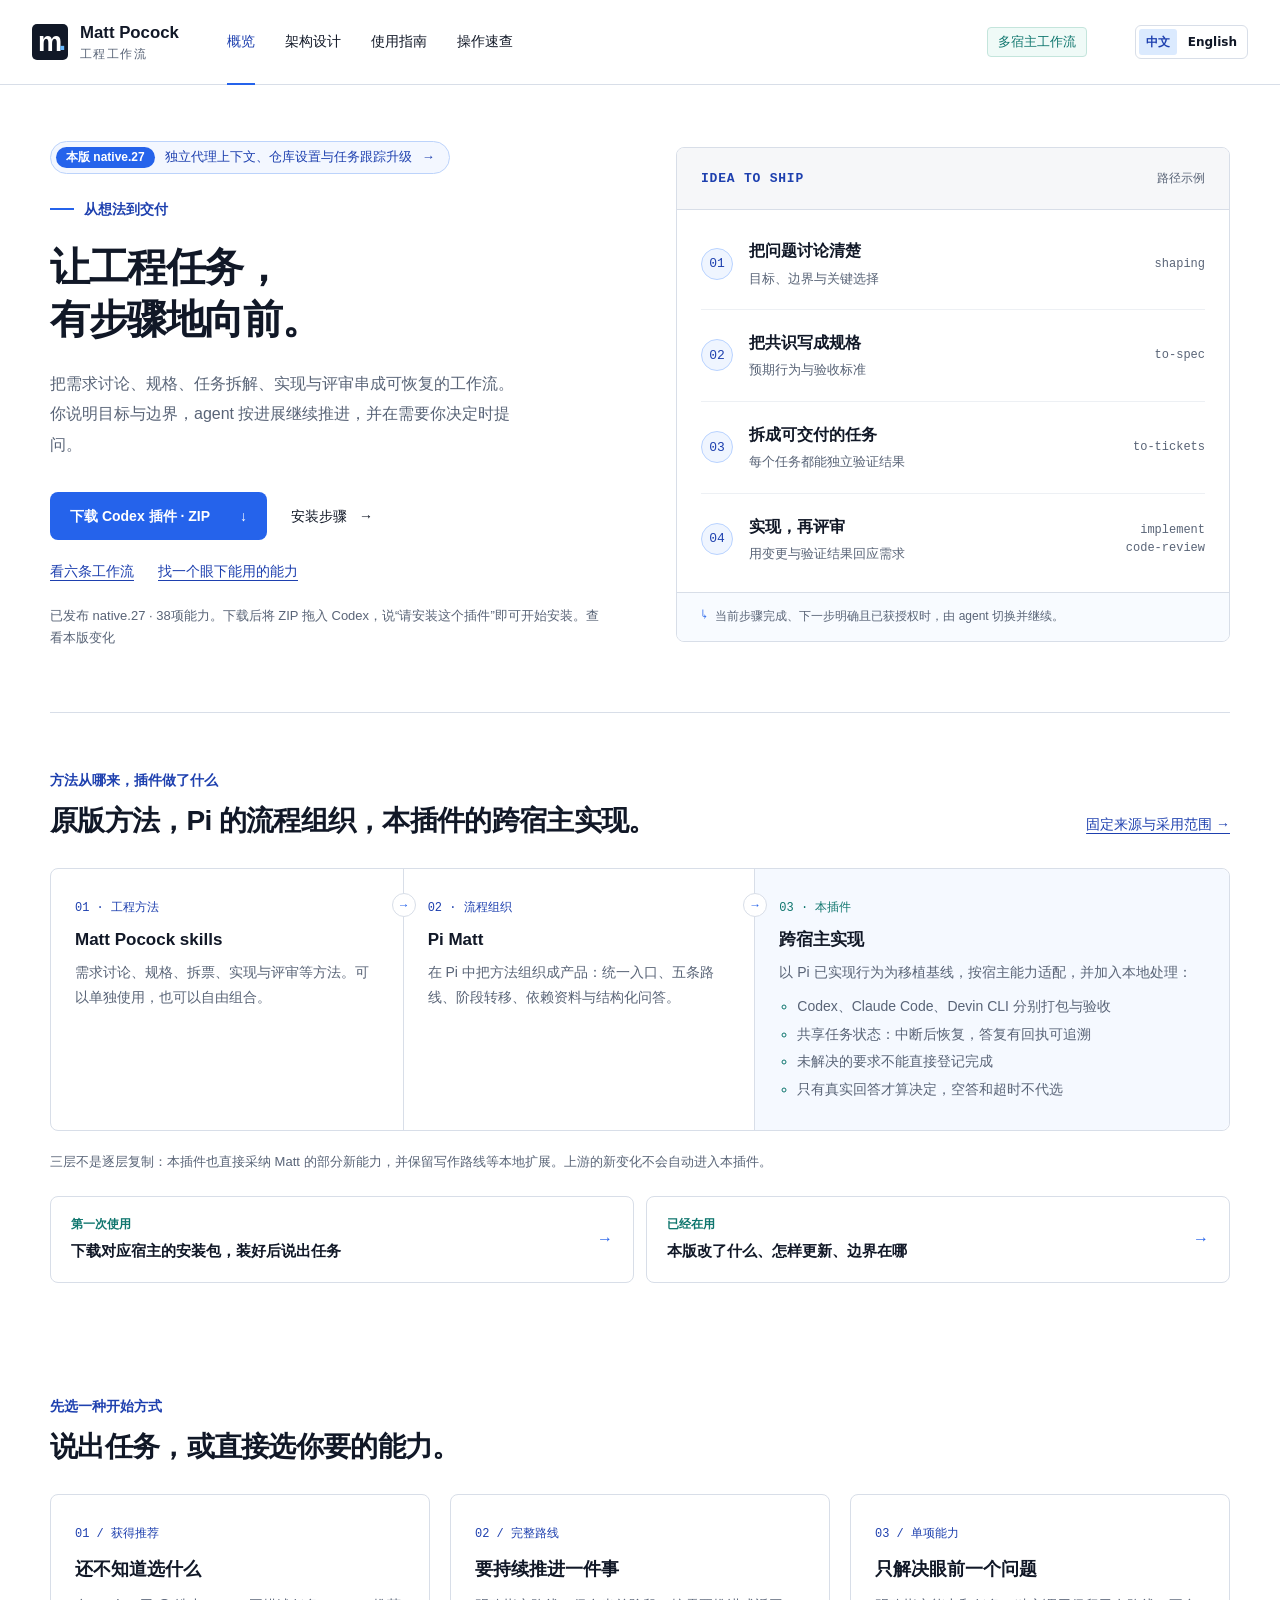
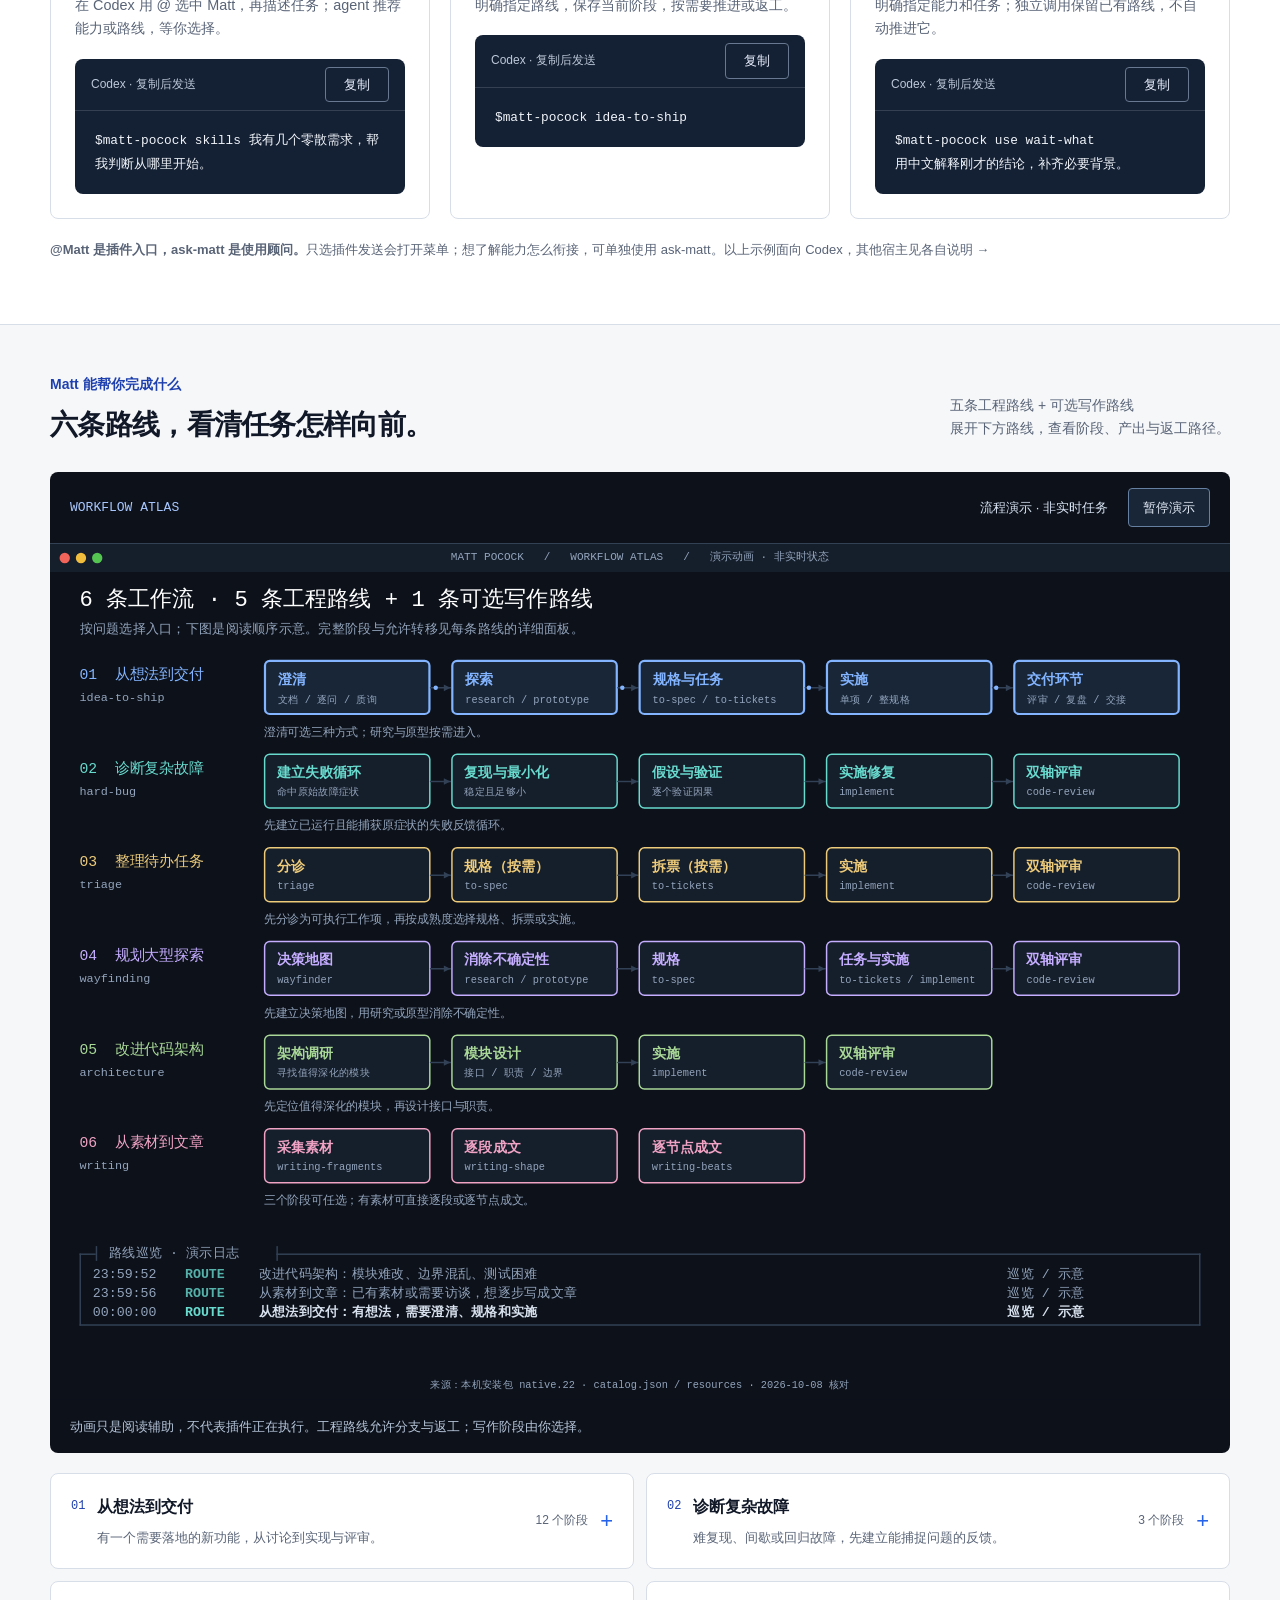
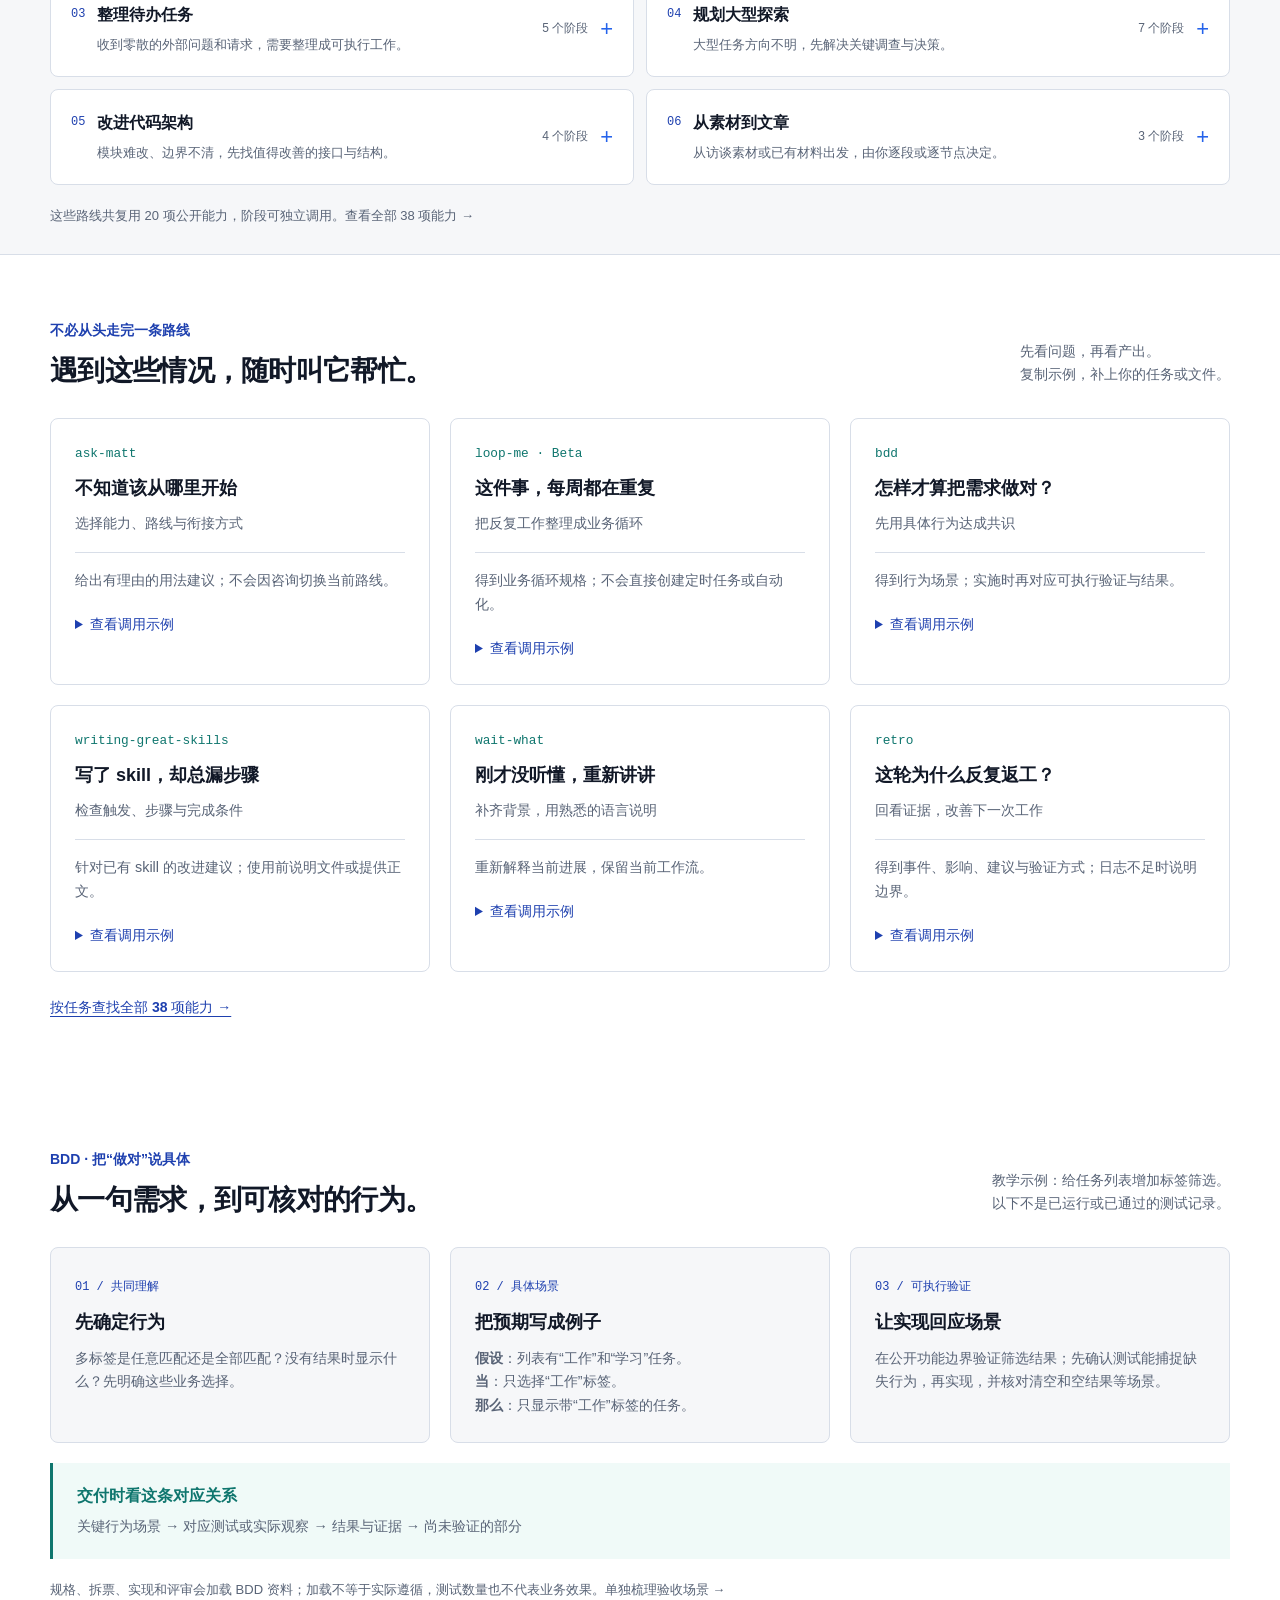
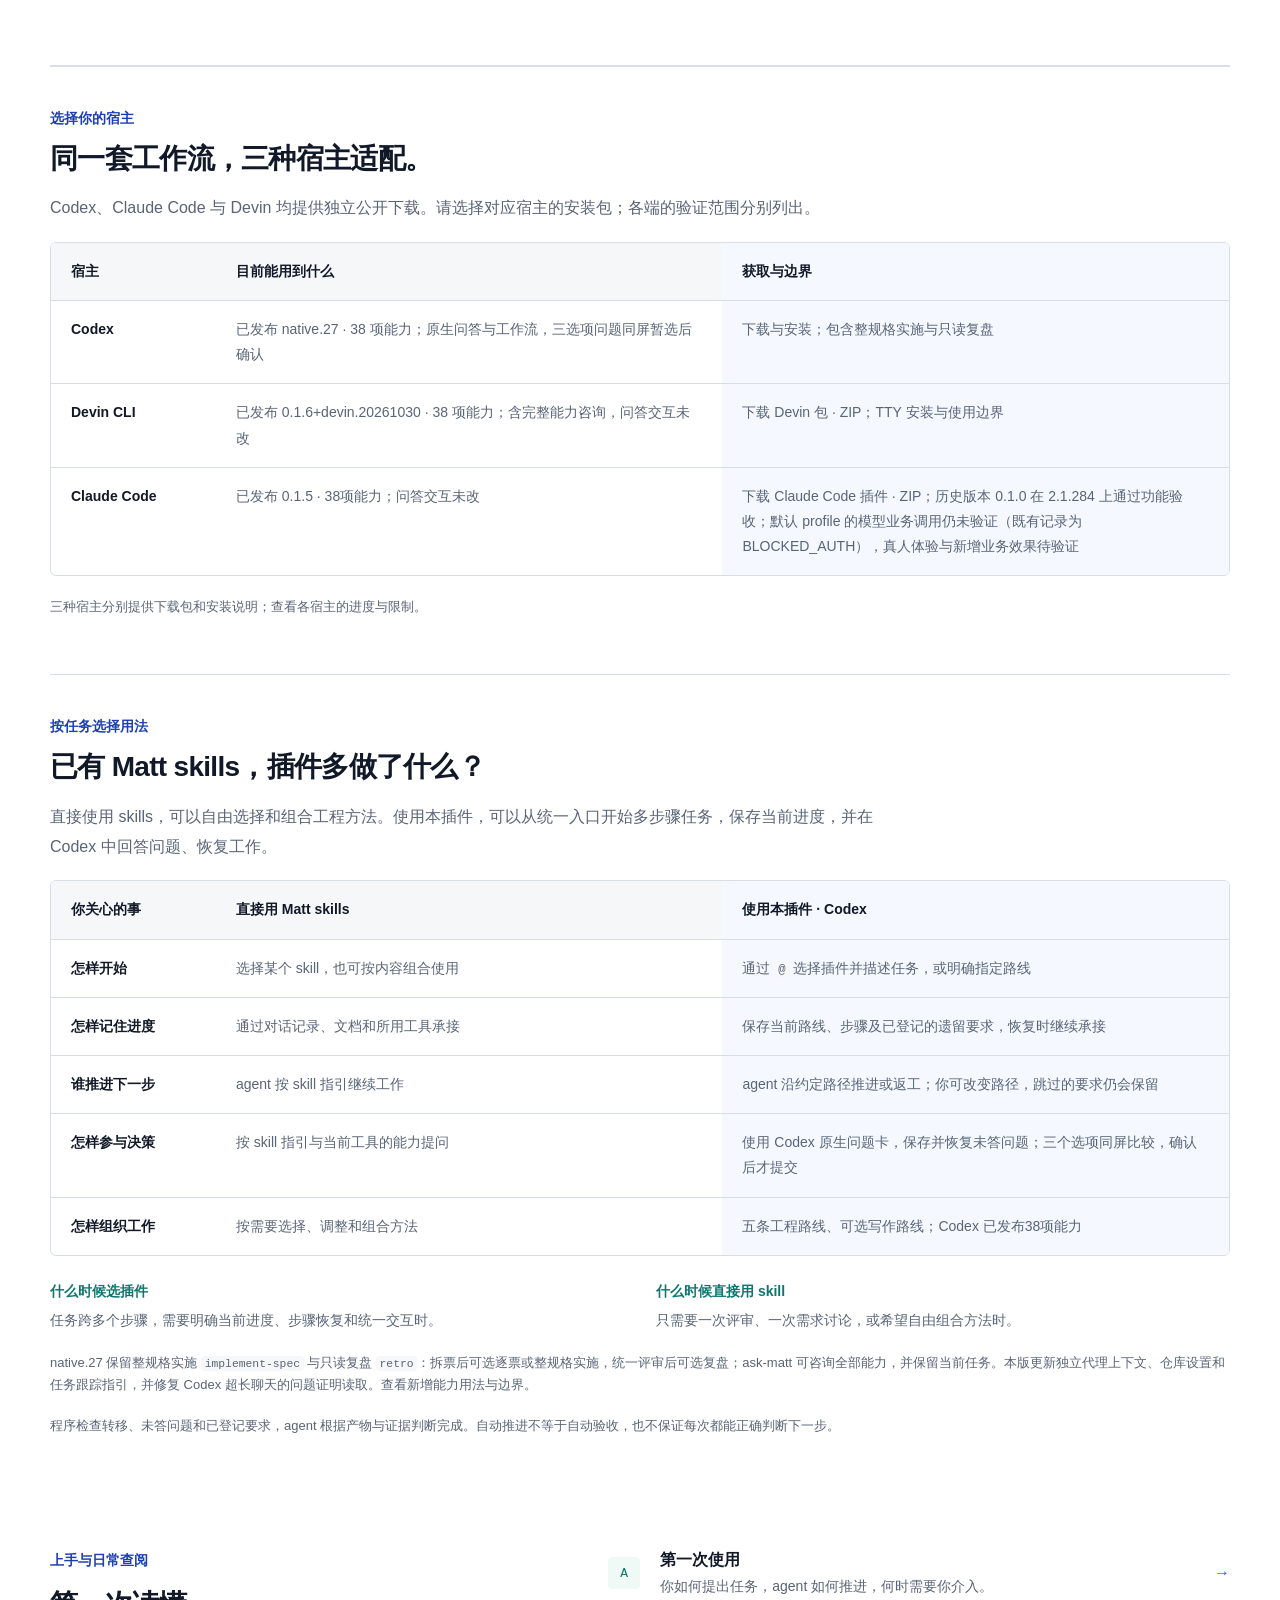
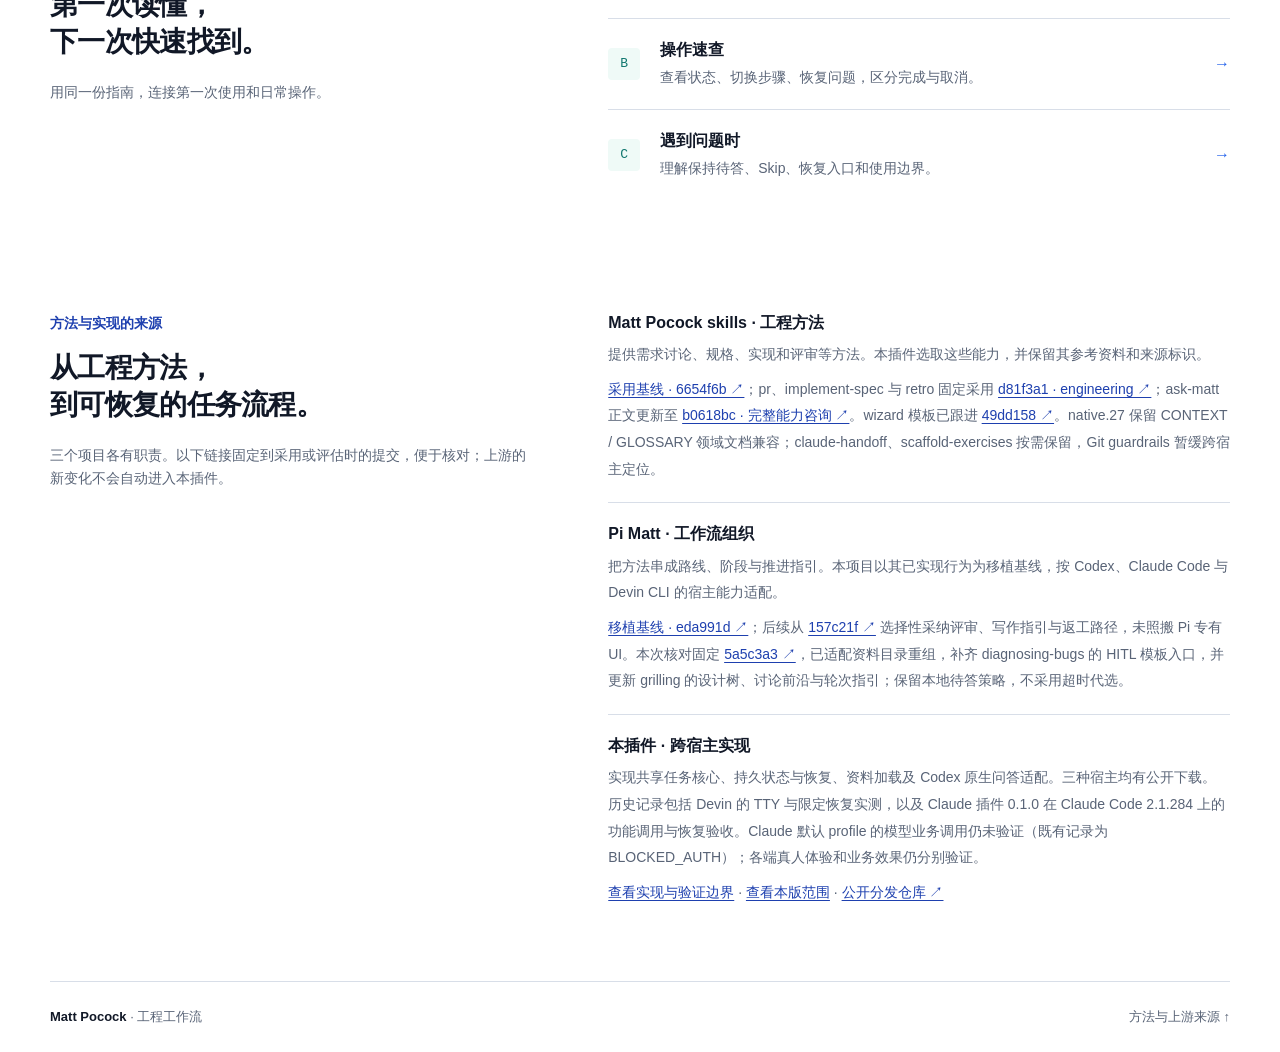
==== commit 379b7c92: "Approve native.27 release artifacts and bilingual pages" ====
--- a/docs/site/index.html
+++ b/docs/site/index.html
@@ -17,13 +17,13 @@
   </div></header>
   <main id="main">
     <section class="hero wrap" aria-labelledby="hero-title">
-      <div class="hero-copy"><a class="release-flag" href="guide.html#updates"><span class="release-flag-tag">本版 native.26</span><span>Codex 三选项问题：同屏比较，确认后才提交</span><span aria-hidden="true">→</span></a>
+      <div class="hero-copy"><a class="release-flag" href="guide.html#updates"><span class="release-flag-tag">本版 native.27</span><span>独立代理上下文、仓库设置与任务跟踪升级</span><span aria-hidden="true">→</span></a>
         <p class="eyebrow"><span class="small-rule"></span>从想法到交付</p>
         <h1 id="hero-title">让工程任务，<br>有步骤地向前。</h1>
         <p class="lead">把需求讨论、规格、任务拆解、实现与评审串成可恢复的工作流。你说明目标与边界，agent 按进展继续推进，并在需要你决定时提问。</p>
         <div class="actions"><a class="button primary" href="https://ww880412.github.io/matt-pocock-guide/downloads/matt-pocock-codex.zip" download="matt-pocock-codex.zip">下载 Codex 插件 · ZIP <span aria-hidden="true">↓</span></a><a class="text-link" href="guide.html#before">安装步骤 <span aria-hidden="true">→</span></a></div>
         <p class="hero-usage-links"><a href="#workflows">看六条工作流</a><a href="#everyday">找一个眼下能用的能力</a></p>
-        <p class="hero-note">已发布 native.26 · 38项能力。下载后将 ZIP 拖入 Codex，说“请安装这个插件”即可开始安装。<a href="guide.html#updates">查看本版变化</a></p>
+        <p class="hero-note">已发布 native.27 · 38项能力。下载后将 ZIP 拖入 Codex，说“请安装这个插件”即可开始安装。<a href="guide.html#updates">查看本版变化</a></p>
       </div>
       <div class="journey" aria-label="Idea to Ship 工作流示例">
         <div class="journey-heading"><span class="mono">IDEA TO SHIP</span><span class="example-tag">路径示例</span></div>
@@ -152,12 +152,12 @@
       <p class="comparison-intro">Codex、Claude Code 与 Devin 均提供独立公开下载。请选择对应宿主的安装包；各端的验证范围分别列出。</p>
       <p class="table-hint">左右滑动，查看各宿主状态 →</p>
       <div class="table-scroll" role="region" tabindex="0" aria-label="宿主支持与获取方式，窄屏可横向滚动"><table>
-        <caption class="sr-only">截至 2026-10-24 的宿主适配、验证与分发状态</caption>
+        <caption class="sr-only">截至 2026-10-30 的宿主适配、验证与分发状态</caption>
         <thead><tr><th scope="col">宿主</th><th scope="col">目前能用到什么</th><th scope="col">获取与边界</th></tr></thead>
         <tbody>
-          <tr><th scope="row">Codex</th><td>已发布 native.26 · 38 项能力；原生问答与工作流，三选项问题同屏暂选后确认</td><td><a href="guide.html#before">下载与安装</a>；包含整规格实施与只读复盘</td></tr>
-          <tr><th scope="row">Devin CLI</th><td>已发布 0.1.5+devin.20261024 · 38 项能力；含完整能力咨询，问答交互未改</td><td><a href="https://ww880412.github.io/matt-pocock-guide/downloads/matt-pocock-devin.zip" download="matt-pocock-devin.zip">下载 Devin 包 · ZIP</a>；<a href="guide.html#devin">TTY 安装与使用边界</a></td></tr>
-          <tr><th scope="row">Claude Code</th><td>已发布 0.1.4 · 38项能力；问答交互未改</td><td><a href="https://ww880412.github.io/matt-pocock-guide/downloads/matt-pocock-claude.zip" download="matt-pocock-claude.zip">下载 Claude Code 插件 · ZIP</a>；历史版本 0.1.0 在 2.1.284 上通过功能验收；默认 profile 的模型业务调用仍未验证（既有记录为 BLOCKED_AUTH），真人体验与新增业务效果待验证</td></tr>
+          <tr><th scope="row">Codex</th><td>已发布 native.27 · 38 项能力；原生问答与工作流，三选项问题同屏暂选后确认</td><td><a href="guide.html#before">下载与安装</a>；包含整规格实施与只读复盘</td></tr>
+          <tr><th scope="row">Devin CLI</th><td>已发布 0.1.6+devin.20261030 · 38 项能力；含完整能力咨询，问答交互未改</td><td><a href="https://ww880412.github.io/matt-pocock-guide/downloads/matt-pocock-devin.zip" download="matt-pocock-devin.zip">下载 Devin 包 · ZIP</a>；<a href="guide.html#devin">TTY 安装与使用边界</a></td></tr>
+          <tr><th scope="row">Claude Code</th><td>已发布 0.1.5 · 38项能力；问答交互未改</td><td><a href="https://ww880412.github.io/matt-pocock-guide/downloads/matt-pocock-claude.zip" download="matt-pocock-claude.zip">下载 Claude Code 插件 · ZIP</a>；历史版本 0.1.0 在 2.1.284 上通过功能验收；默认 profile 的模型业务调用仍未验证（既有记录为 BLOCKED_AUTH），真人体验与新增业务效果待验证</td></tr>
         </tbody>
       </table></div>
       <p class="section-note">三种宿主分别提供下载包和安装说明；<a href="guide.html#hosts">查看各宿主的进度与限制</a>。</p>
@@ -178,7 +178,7 @@
         </tbody>
       </table></div>
       <div class="comparison-takeaways"><p><strong>什么时候选插件</strong>任务跨多个步骤，需要明确当前进度、步骤恢复和统一交互时。</p><p><strong>什么时候直接用 skill</strong>只需要一次评审、一次需求讨论，或希望自由组合方法时。</p></div>
-      <p class="section-note">native.26 保留整规格实施 <code>implement-spec</code> 与只读复盘 <code>retro</code>：拆票后可选逐票或整规格实施，统一评审后可选复盘；ask-matt 可咨询全部能力，并保留当前任务。本版改进 Codex 原生问答：三个业务选项同屏暂选，确认后才提交；提问保留你的完整目标。<a href="guide.html#upstream-candidate">查看新增能力用法与边界</a>。</p>
+      <p class="section-note">native.27 保留整规格实施 <code>implement-spec</code> 与只读复盘 <code>retro</code>：拆票后可选逐票或整规格实施，统一评审后可选复盘；ask-matt 可咨询全部能力，并保留当前任务。本版更新独立代理上下文、仓库设置和任务跟踪指引，并修复 Codex 超长聊天的问题证明读取。<a href="guide.html#upstream-candidate">查看新增能力用法与边界</a>。</p>
       <p class="section-note">程序检查转移、未答问题和已登记要求，agent 根据产物与证据判断完成。自动推进不等于自动验收，也不保证每次都能正确判断下一步。</p>
     </section>
     <section class="reading wrap" aria-labelledby="reading-title">
@@ -188,7 +188,7 @@
     <section class="reading wrap" id="sources" aria-labelledby="sources-title">
       <div><p class="eyebrow">方法与实现的来源</p><h2 id="sources-title">从工程方法，<br>到可恢复的任务流程。</h2><p>三个项目各有职责。以下链接固定到采用或评估时的提交，便于核对；上游的新变化不会自动进入本插件。</p></div>
       <div class="source-list">
-        <article><h3>Matt Pocock skills · 工程方法</h3><p>提供需求讨论、规格、实现和评审等方法。本插件选取这些能力，并保留其参考资料和来源标识。</p><p class="source-note"><a href="https://github.com/mattpocock/skills/tree/6654f6b60cd9d5be8b54c6fafe44346dabeb3b76">采用基线 · 6654f6b ↗</a>；pr、implement-spec 与 retro 固定采用 <a href="https://github.com/mattpocock/skills/tree/d81f3a183412e71a5b1e84ca21bc1a35eea03a60/skills/engineering">d81f3a1 · engineering ↗</a>；ask-matt 正文更新至 <a href="https://github.com/mattpocock/skills/blob/b0618bc436ad893b3c5e84e55fba86586d34a404/skills/engineering/ask-matt/SKILL.md">b0618bc · 完整能力咨询 ↗</a>。wizard 模板已跟进 <a href="https://github.com/mattpocock/skills/tree/49dd158d1076134a641b33efb035946536778336">49dd158 ↗</a>。native.26 保留 CONTEXT / GLOSSARY 领域文档兼容；claude-handoff、scaffold-exercises 按需保留，Git guardrails 暂缓跨宿主定位。</p></article>
+        <article><h3>Matt Pocock skills · 工程方法</h3><p>提供需求讨论、规格、实现和评审等方法。本插件选取这些能力，并保留其参考资料和来源标识。</p><p class="source-note"><a href="https://github.com/mattpocock/skills/tree/6654f6b60cd9d5be8b54c6fafe44346dabeb3b76">采用基线 · 6654f6b ↗</a>；pr、implement-spec 与 retro 固定采用 <a href="https://github.com/mattpocock/skills/tree/d81f3a183412e71a5b1e84ca21bc1a35eea03a60/skills/engineering">d81f3a1 · engineering ↗</a>；ask-matt 正文更新至 <a href="https://github.com/mattpocock/skills/blob/b0618bc436ad893b3c5e84e55fba86586d34a404/skills/engineering/ask-matt/SKILL.md">b0618bc · 完整能力咨询 ↗</a>。wizard 模板已跟进 <a href="https://github.com/mattpocock/skills/tree/49dd158d1076134a641b33efb035946536778336">49dd158 ↗</a>。native.27 保留 CONTEXT / GLOSSARY 领域文档兼容；claude-handoff、scaffold-exercises 按需保留，Git guardrails 暂缓跨宿主定位。</p></article>
         <article><h3>Pi Matt · 工作流组织</h3><p>把方法串成路线、阶段与推进指引。本项目以其已实现行为为移植基线，按 Codex、Claude Code 与 Devin CLI 的宿主能力适配。</p><p class="source-note"><a href="https://github.com/FradSer/pi-packages/tree/eda991d4d793158f3f59d996b8ba049e9fb64d02/packages/matt-pocock">移植基线 · eda991d ↗</a>；后续从 <a href="https://github.com/FradSer/pi-packages/tree/157c21f75481f575f3c3575dc18e6f8ee271c756/packages/matt-pocock">157c21f ↗</a> 选择性采纳评审、写作指引与返工路径，未照搬 Pi 专有 UI。本次核对固定 <a href="https://github.com/FradSer/pi-packages/tree/5a5c3a3fd38c0760553070b09c94ef2c7b5ffa44/packages/matt-pocock">5a5c3a3 ↗</a>，已适配资料目录重组，补齐 diagnosing-bugs 的 HITL 模板入口，并更新 grilling 的设计树、讨论前沿与轮次指引；保留本地待答策略，不采用超时代选。</p></article>
         <article><h3>本插件 · 跨宿主实现</h3><p>实现共享任务核心、持久状态与恢复、资料加载及 Codex 原生问答适配。三种宿主均有公开下载。历史记录包括 Devin 的 TTY 与限定恢复实测，以及 Claude 插件 0.1.0 在 Claude Code 2.1.284 上的功能调用与恢复验收。Claude 默认 profile 的模型业务调用仍未验证（既有记录为 BLOCKED_AUTH）；各端真人体验和业务效果仍分别验证。</p><p class="source-note"><a href="architecture.html">查看实现与验证边界</a> · <a href="guide.html#updates">查看本版范围</a> · <a href="https://github.com/ww880412/matt-pocock-guide">公开分发仓库 ↗</a></p></article>
       </div>
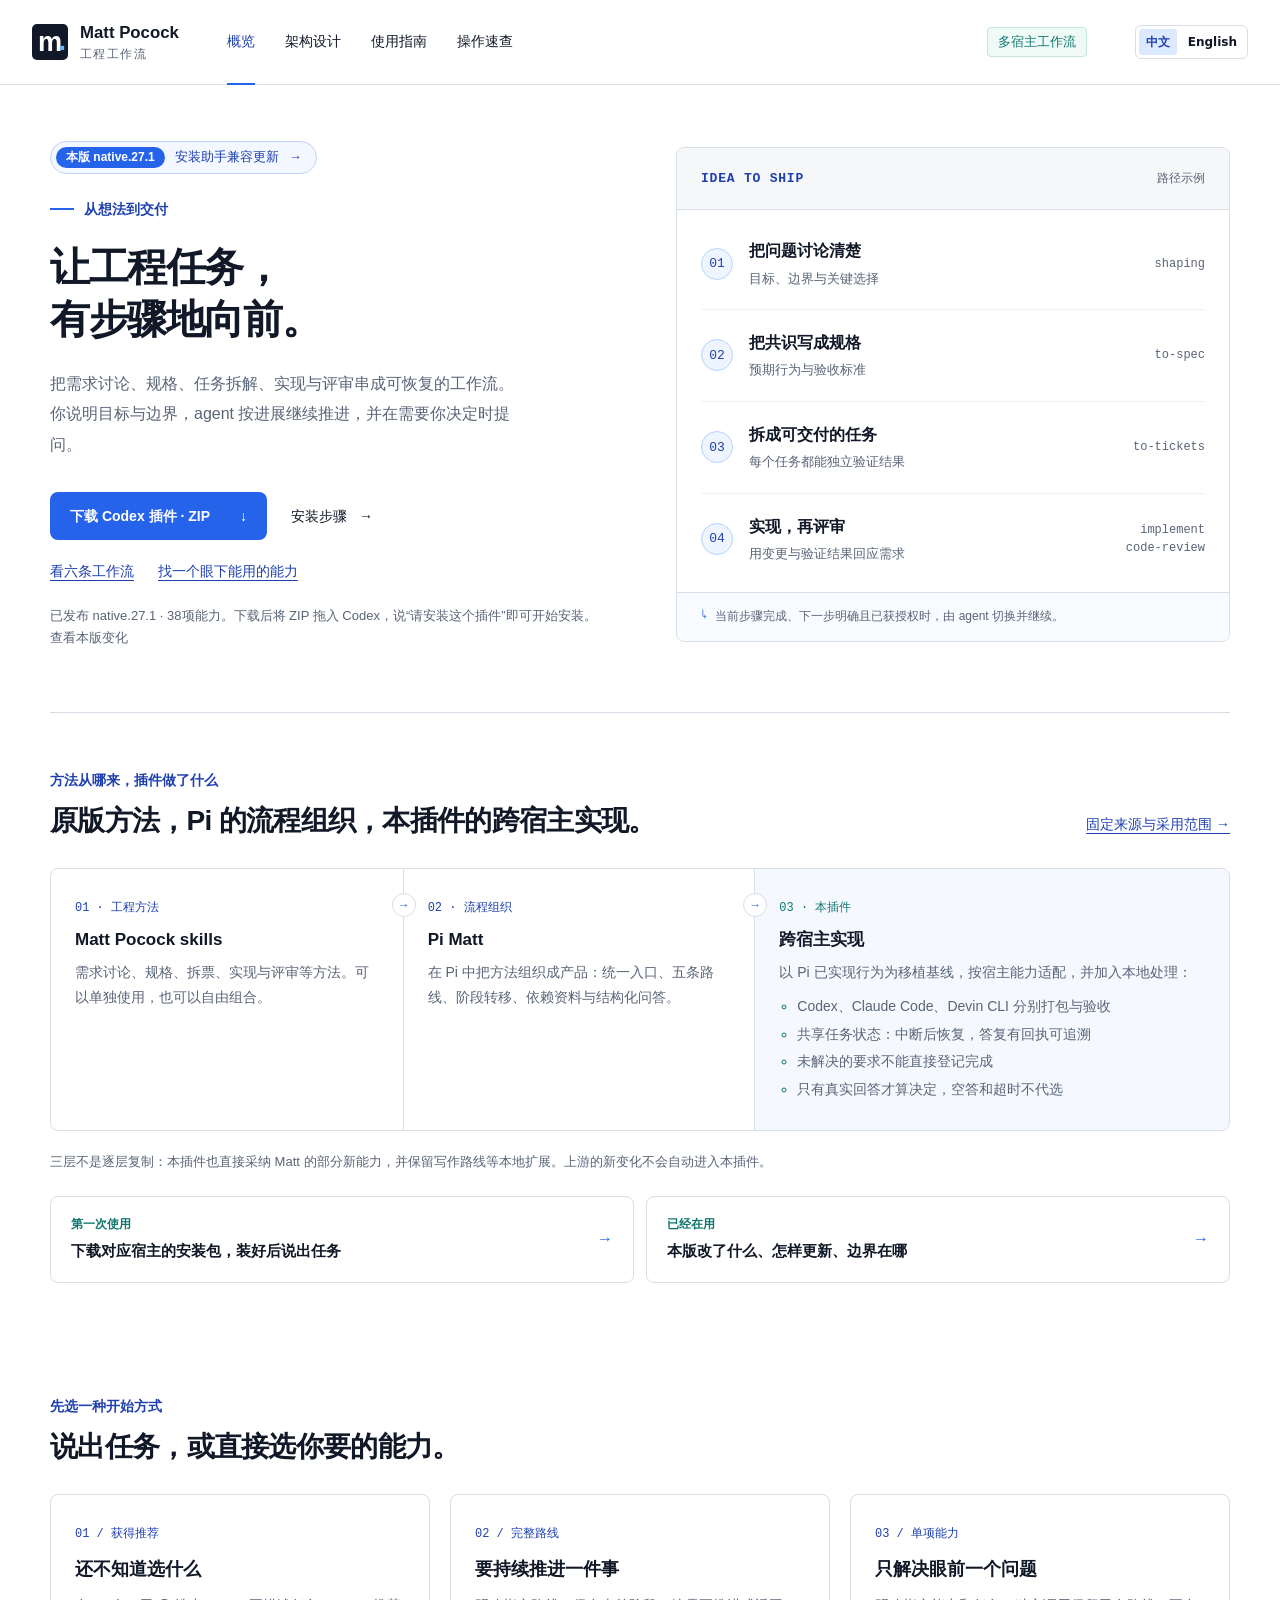
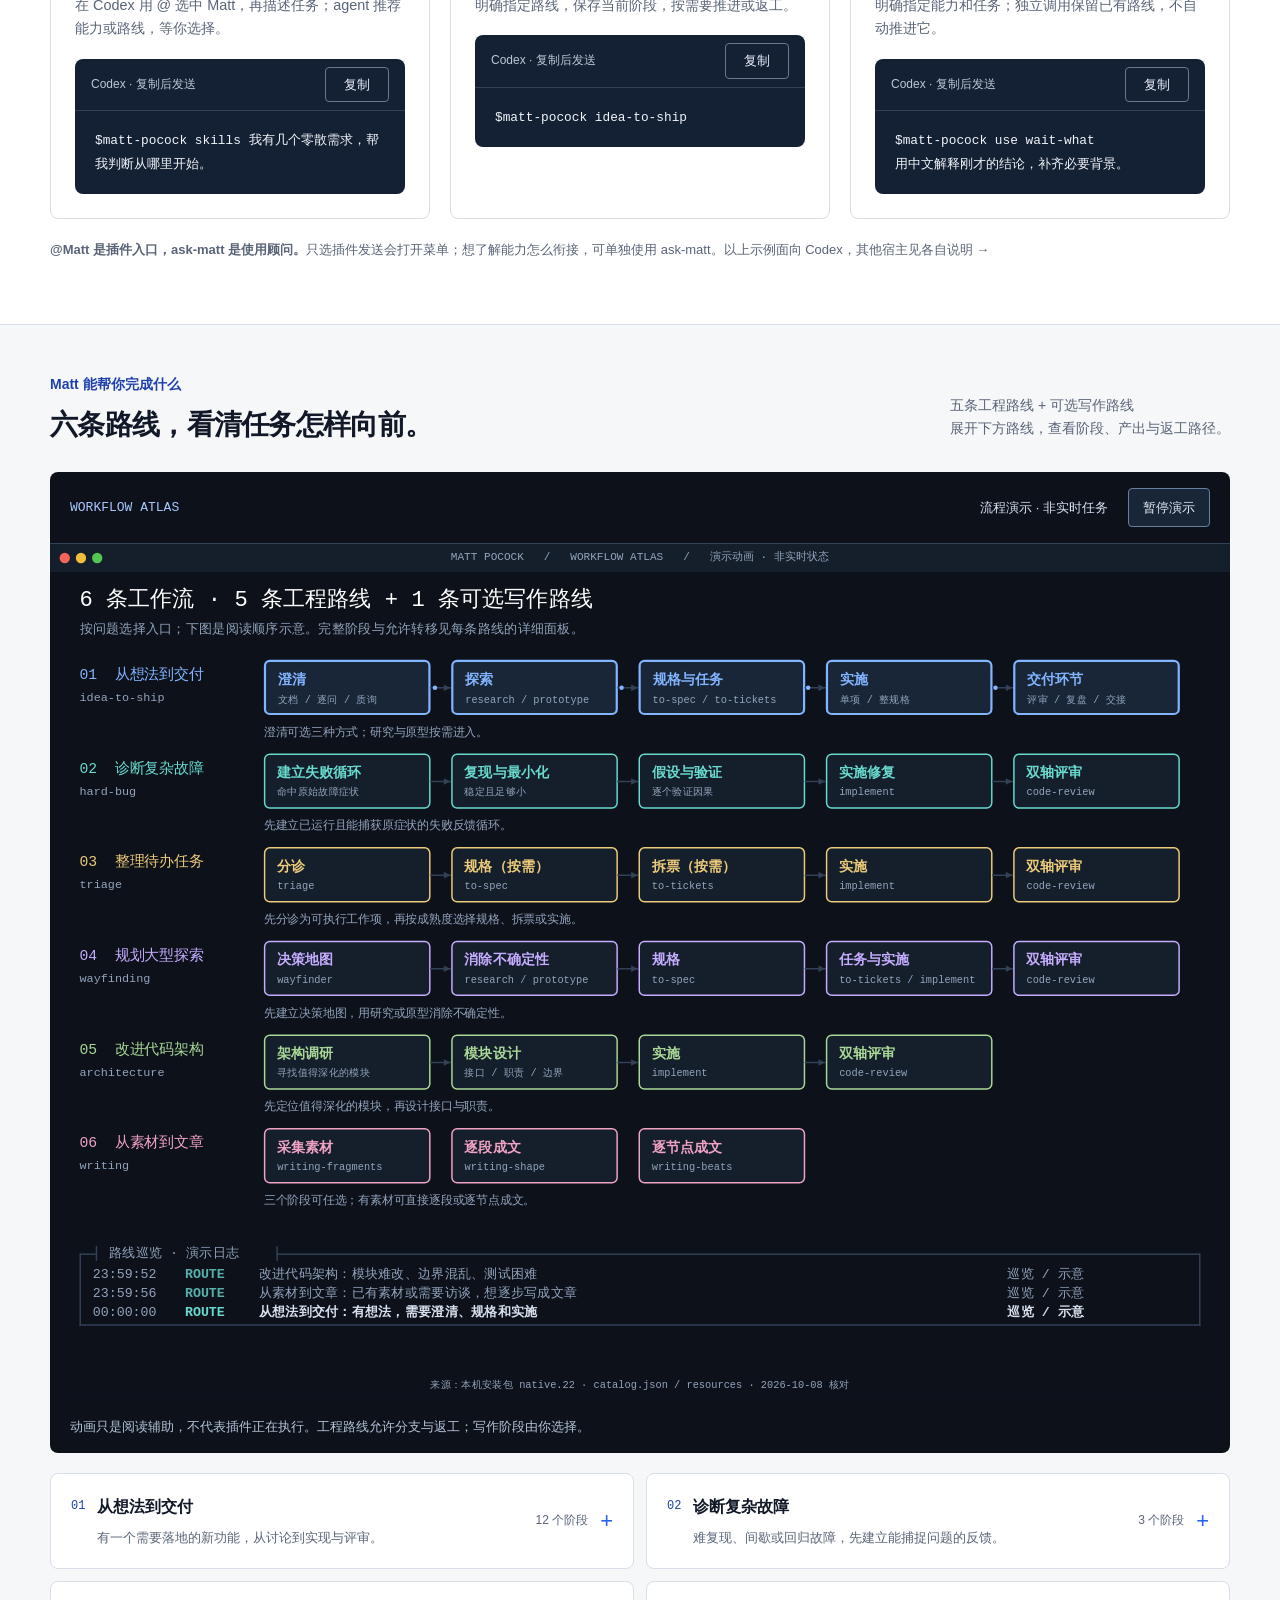
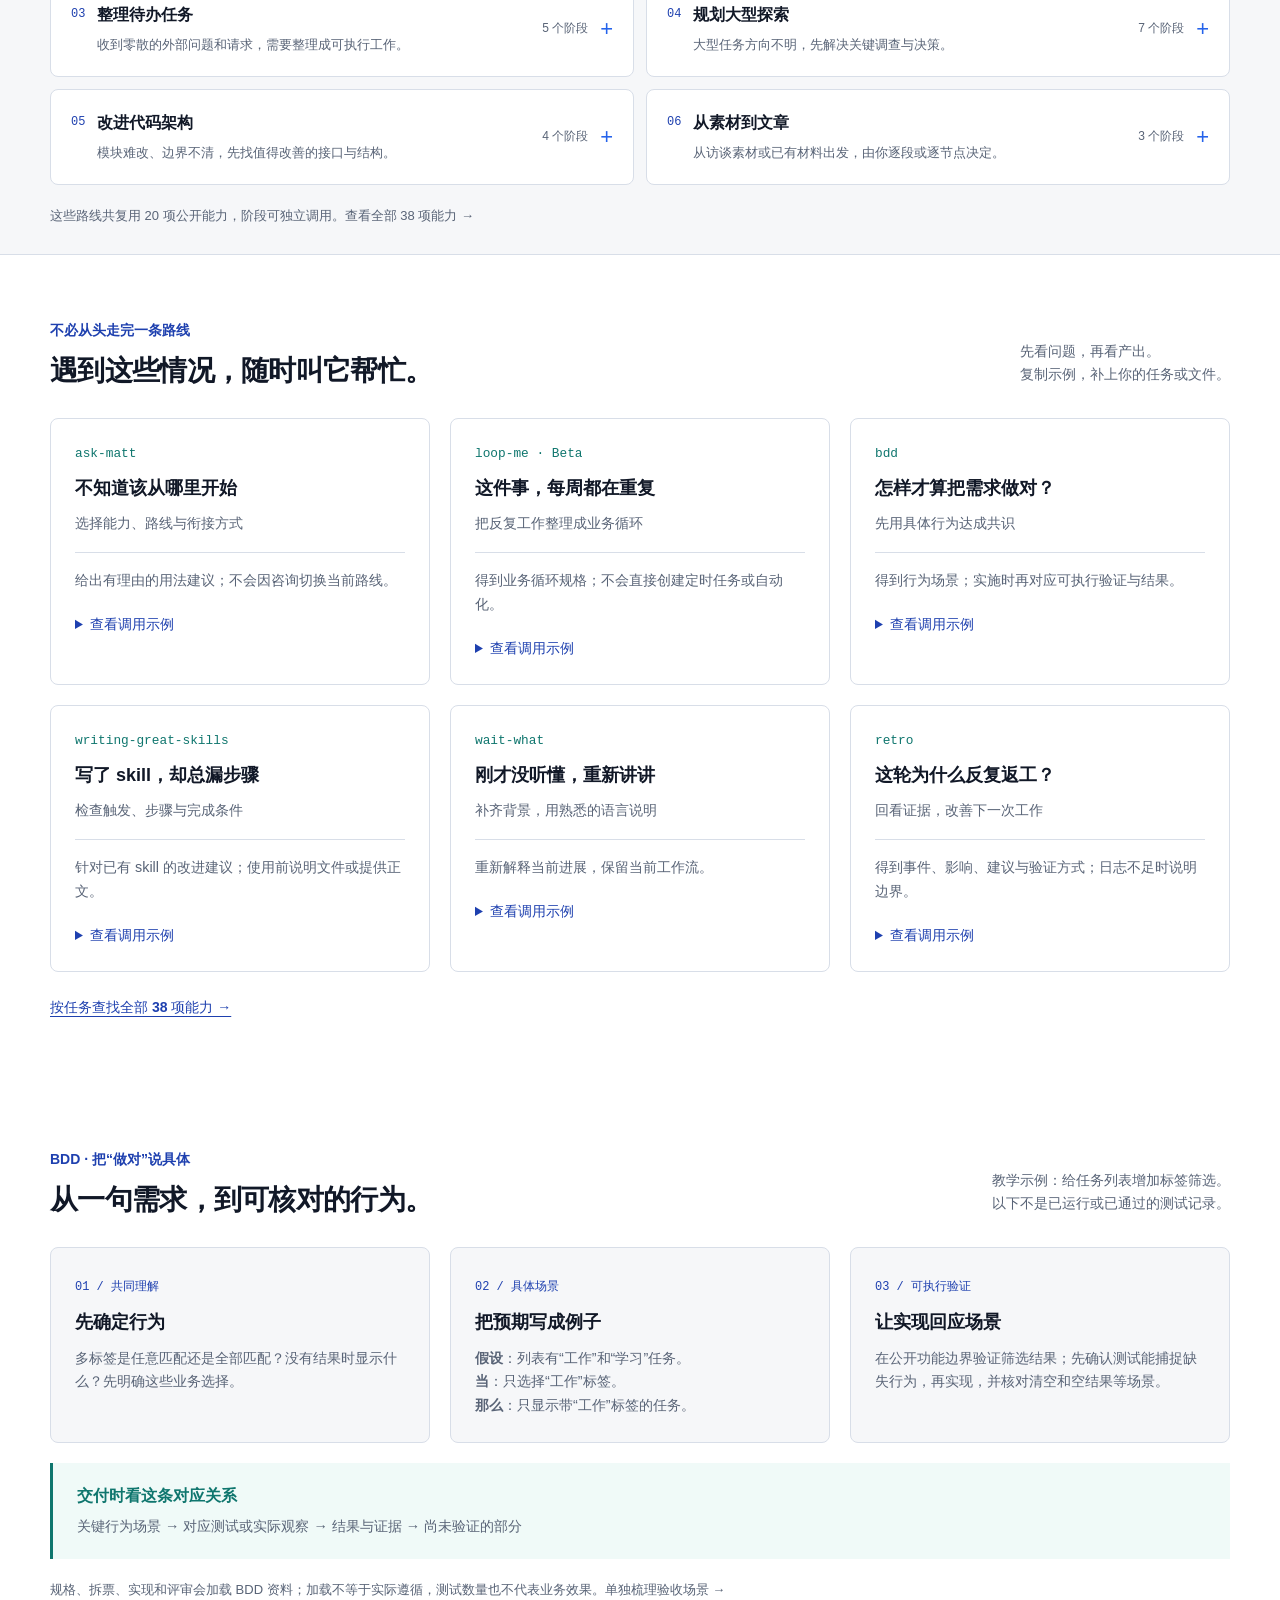
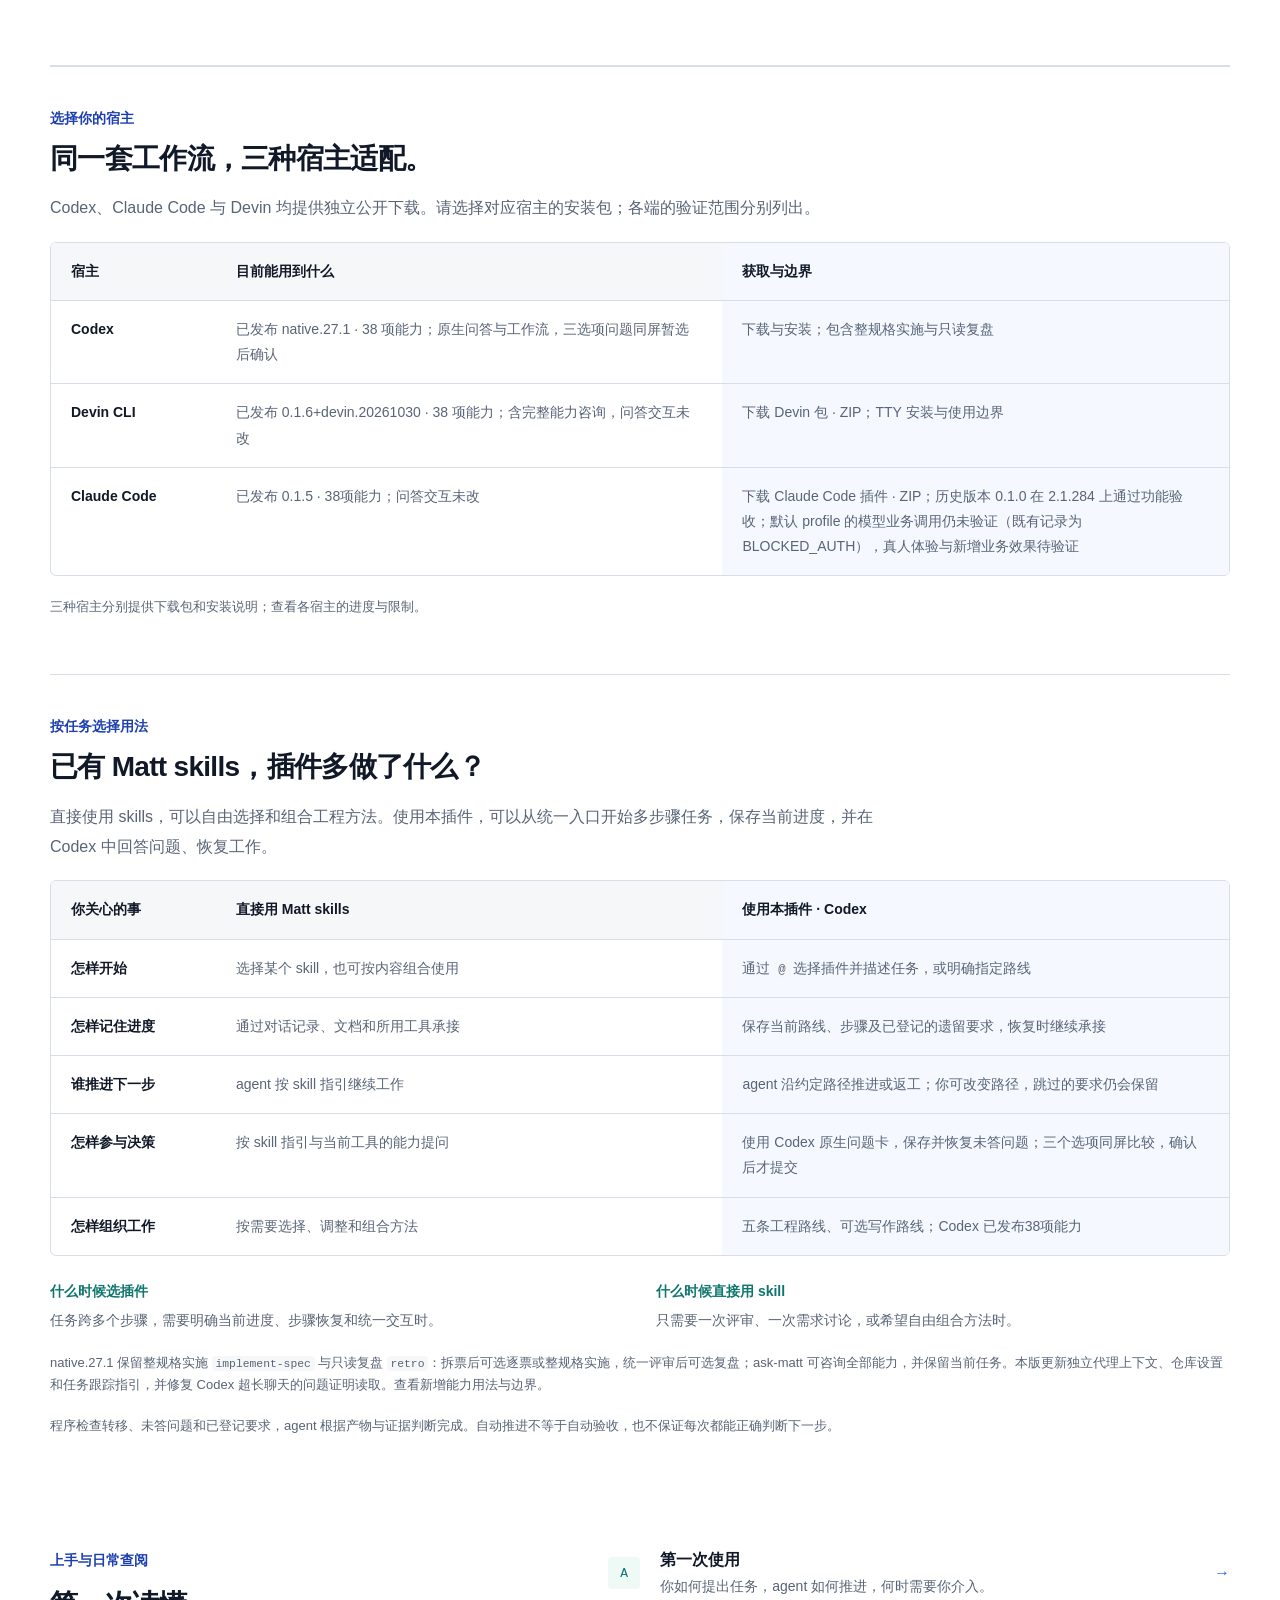
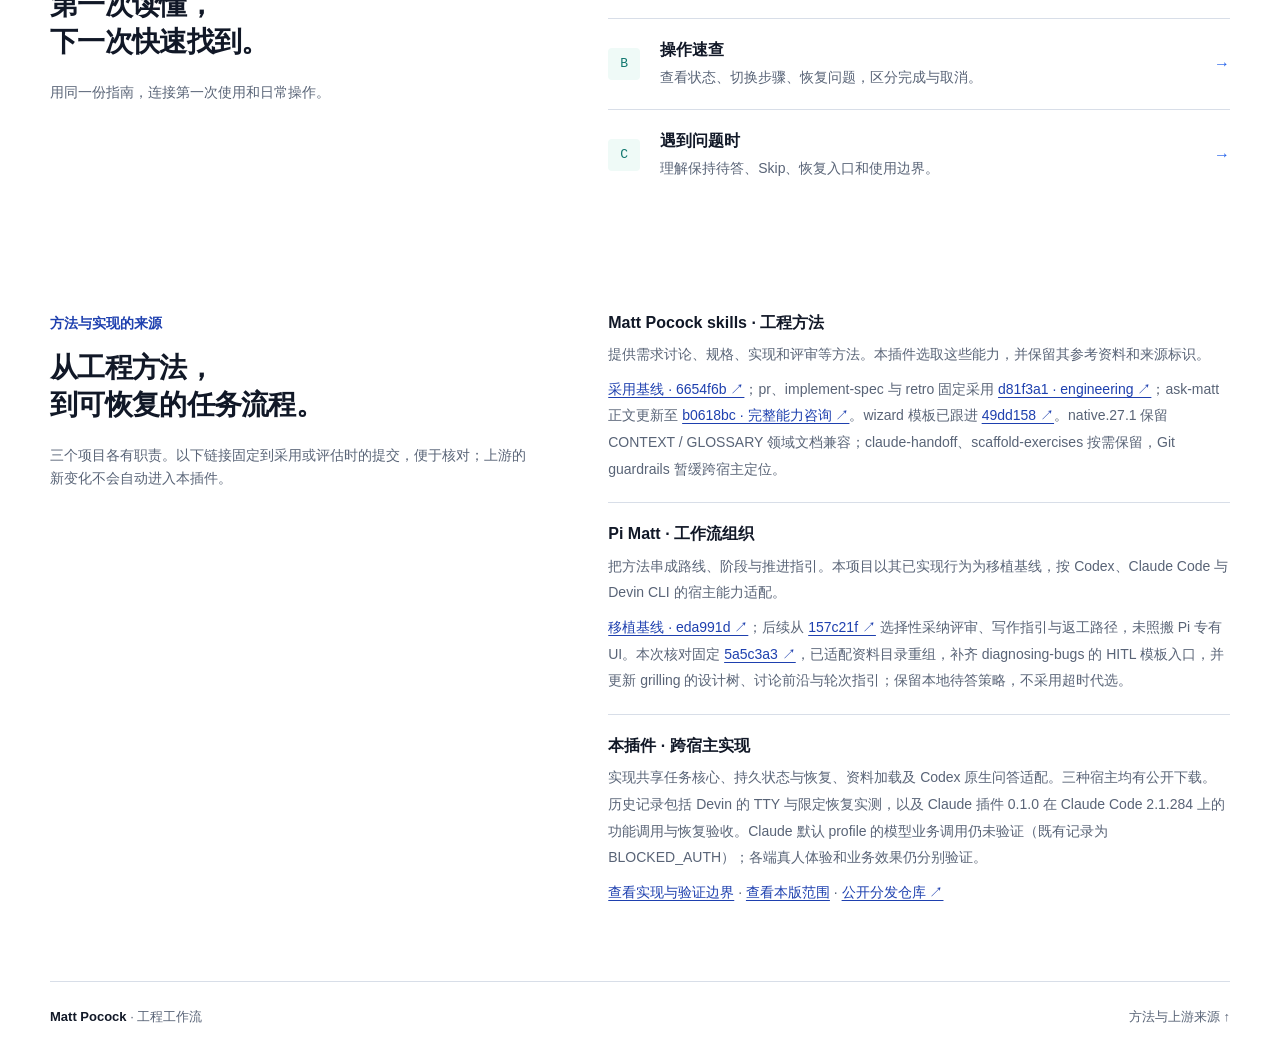
==== commit 2f886965: "Approve native.27.1 installer compatibility patch" ====
--- a/docs/site/index.html
+++ b/docs/site/index.html
@@ -17,13 +17,13 @@
   </div></header>
   <main id="main">
     <section class="hero wrap" aria-labelledby="hero-title">
-      <div class="hero-copy"><a class="release-flag" href="guide.html#updates"><span class="release-flag-tag">本版 native.27</span><span>独立代理上下文、仓库设置与任务跟踪升级</span><span aria-hidden="true">→</span></a>
+      <div class="hero-copy"><a class="release-flag" href="guide.html#updates"><span class="release-flag-tag">本版 native.27.1</span><span>安装助手兼容更新</span><span aria-hidden="true">→</span></a>
         <p class="eyebrow"><span class="small-rule"></span>从想法到交付</p>
         <h1 id="hero-title">让工程任务，<br>有步骤地向前。</h1>
         <p class="lead">把需求讨论、规格、任务拆解、实现与评审串成可恢复的工作流。你说明目标与边界，agent 按进展继续推进，并在需要你决定时提问。</p>
         <div class="actions"><a class="button primary" href="https://ww880412.github.io/matt-pocock-guide/downloads/matt-pocock-codex.zip" download="matt-pocock-codex.zip">下载 Codex 插件 · ZIP <span aria-hidden="true">↓</span></a><a class="text-link" href="guide.html#before">安装步骤 <span aria-hidden="true">→</span></a></div>
         <p class="hero-usage-links"><a href="#workflows">看六条工作流</a><a href="#everyday">找一个眼下能用的能力</a></p>
-        <p class="hero-note">已发布 native.27 · 38项能力。下载后将 ZIP 拖入 Codex，说“请安装这个插件”即可开始安装。<a href="guide.html#updates">查看本版变化</a></p>
+        <p class="hero-note">已发布 native.27.1 · 38项能力。下载后将 ZIP 拖入 Codex，说“请安装这个插件”即可开始安装。<a href="guide.html#updates">查看本版变化</a></p>
       </div>
       <div class="journey" aria-label="Idea to Ship 工作流示例">
         <div class="journey-heading"><span class="mono">IDEA TO SHIP</span><span class="example-tag">路径示例</span></div>
@@ -155,7 +155,7 @@
         <caption class="sr-only">截至 2026-10-30 的宿主适配、验证与分发状态</caption>
         <thead><tr><th scope="col">宿主</th><th scope="col">目前能用到什么</th><th scope="col">获取与边界</th></tr></thead>
         <tbody>
-          <tr><th scope="row">Codex</th><td>已发布 native.27 · 38 项能力；原生问答与工作流，三选项问题同屏暂选后确认</td><td><a href="guide.html#before">下载与安装</a>；包含整规格实施与只读复盘</td></tr>
+          <tr><th scope="row">Codex</th><td>已发布 native.27.1 · 38 项能力；原生问答与工作流，三选项问题同屏暂选后确认</td><td><a href="guide.html#before">下载与安装</a>；包含整规格实施与只读复盘</td></tr>
           <tr><th scope="row">Devin CLI</th><td>已发布 0.1.6+devin.20261030 · 38 项能力；含完整能力咨询，问答交互未改</td><td><a href="https://ww880412.github.io/matt-pocock-guide/downloads/matt-pocock-devin.zip" download="matt-pocock-devin.zip">下载 Devin 包 · ZIP</a>；<a href="guide.html#devin">TTY 安装与使用边界</a></td></tr>
           <tr><th scope="row">Claude Code</th><td>已发布 0.1.5 · 38项能力；问答交互未改</td><td><a href="https://ww880412.github.io/matt-pocock-guide/downloads/matt-pocock-claude.zip" download="matt-pocock-claude.zip">下载 Claude Code 插件 · ZIP</a>；历史版本 0.1.0 在 2.1.284 上通过功能验收；默认 profile 的模型业务调用仍未验证（既有记录为 BLOCKED_AUTH），真人体验与新增业务效果待验证</td></tr>
         </tbody>
@@ -178,7 +178,7 @@
         </tbody>
       </table></div>
       <div class="comparison-takeaways"><p><strong>什么时候选插件</strong>任务跨多个步骤，需要明确当前进度、步骤恢复和统一交互时。</p><p><strong>什么时候直接用 skill</strong>只需要一次评审、一次需求讨论，或希望自由组合方法时。</p></div>
-      <p class="section-note">native.27 保留整规格实施 <code>implement-spec</code> 与只读复盘 <code>retro</code>：拆票后可选逐票或整规格实施，统一评审后可选复盘；ask-matt 可咨询全部能力，并保留当前任务。本版更新独立代理上下文、仓库设置和任务跟踪指引，并修复 Codex 超长聊天的问题证明读取。<a href="guide.html#upstream-candidate">查看新增能力用法与边界</a>。</p>
+      <p class="section-note">native.27.1 保留整规格实施 <code>implement-spec</code> 与只读复盘 <code>retro</code>：拆票后可选逐票或整规格实施，统一评审后可选复盘；ask-matt 可咨询全部能力，并保留当前任务。本版更新独立代理上下文、仓库设置和任务跟踪指引，并修复 Codex 超长聊天的问题证明读取。<a href="guide.html#upstream-candidate">查看新增能力用法与边界</a>。</p>
       <p class="section-note">程序检查转移、未答问题和已登记要求，agent 根据产物与证据判断完成。自动推进不等于自动验收，也不保证每次都能正确判断下一步。</p>
     </section>
     <section class="reading wrap" aria-labelledby="reading-title">
@@ -188,7 +188,7 @@
     <section class="reading wrap" id="sources" aria-labelledby="sources-title">
       <div><p class="eyebrow">方法与实现的来源</p><h2 id="sources-title">从工程方法，<br>到可恢复的任务流程。</h2><p>三个项目各有职责。以下链接固定到采用或评估时的提交，便于核对；上游的新变化不会自动进入本插件。</p></div>
       <div class="source-list">
-        <article><h3>Matt Pocock skills · 工程方法</h3><p>提供需求讨论、规格、实现和评审等方法。本插件选取这些能力，并保留其参考资料和来源标识。</p><p class="source-note"><a href="https://github.com/mattpocock/skills/tree/6654f6b60cd9d5be8b54c6fafe44346dabeb3b76">采用基线 · 6654f6b ↗</a>；pr、implement-spec 与 retro 固定采用 <a href="https://github.com/mattpocock/skills/tree/d81f3a183412e71a5b1e84ca21bc1a35eea03a60/skills/engineering">d81f3a1 · engineering ↗</a>；ask-matt 正文更新至 <a href="https://github.com/mattpocock/skills/blob/b0618bc436ad893b3c5e84e55fba86586d34a404/skills/engineering/ask-matt/SKILL.md">b0618bc · 完整能力咨询 ↗</a>。wizard 模板已跟进 <a href="https://github.com/mattpocock/skills/tree/49dd158d1076134a641b33efb035946536778336">49dd158 ↗</a>。native.27 保留 CONTEXT / GLOSSARY 领域文档兼容；claude-handoff、scaffold-exercises 按需保留，Git guardrails 暂缓跨宿主定位。</p></article>
+        <article><h3>Matt Pocock skills · 工程方法</h3><p>提供需求讨论、规格、实现和评审等方法。本插件选取这些能力，并保留其参考资料和来源标识。</p><p class="source-note"><a href="https://github.com/mattpocock/skills/tree/6654f6b60cd9d5be8b54c6fafe44346dabeb3b76">采用基线 · 6654f6b ↗</a>；pr、implement-spec 与 retro 固定采用 <a href="https://github.com/mattpocock/skills/tree/d81f3a183412e71a5b1e84ca21bc1a35eea03a60/skills/engineering">d81f3a1 · engineering ↗</a>；ask-matt 正文更新至 <a href="https://github.com/mattpocock/skills/blob/b0618bc436ad893b3c5e84e55fba86586d34a404/skills/engineering/ask-matt/SKILL.md">b0618bc · 完整能力咨询 ↗</a>。wizard 模板已跟进 <a href="https://github.com/mattpocock/skills/tree/49dd158d1076134a641b33efb035946536778336">49dd158 ↗</a>。native.27.1 保留 CONTEXT / GLOSSARY 领域文档兼容；claude-handoff、scaffold-exercises 按需保留，Git guardrails 暂缓跨宿主定位。</p></article>
         <article><h3>Pi Matt · 工作流组织</h3><p>把方法串成路线、阶段与推进指引。本项目以其已实现行为为移植基线，按 Codex、Claude Code 与 Devin CLI 的宿主能力适配。</p><p class="source-note"><a href="https://github.com/FradSer/pi-packages/tree/eda991d4d793158f3f59d996b8ba049e9fb64d02/packages/matt-pocock">移植基线 · eda991d ↗</a>；后续从 <a href="https://github.com/FradSer/pi-packages/tree/157c21f75481f575f3c3575dc18e6f8ee271c756/packages/matt-pocock">157c21f ↗</a> 选择性采纳评审、写作指引与返工路径，未照搬 Pi 专有 UI。本次核对固定 <a href="https://github.com/FradSer/pi-packages/tree/5a5c3a3fd38c0760553070b09c94ef2c7b5ffa44/packages/matt-pocock">5a5c3a3 ↗</a>，已适配资料目录重组，补齐 diagnosing-bugs 的 HITL 模板入口，并更新 grilling 的设计树、讨论前沿与轮次指引；保留本地待答策略，不采用超时代选。</p></article>
         <article><h3>本插件 · 跨宿主实现</h3><p>实现共享任务核心、持久状态与恢复、资料加载及 Codex 原生问答适配。三种宿主均有公开下载。历史记录包括 Devin 的 TTY 与限定恢复实测，以及 Claude 插件 0.1.0 在 Claude Code 2.1.284 上的功能调用与恢复验收。Claude 默认 profile 的模型业务调用仍未验证（既有记录为 BLOCKED_AUTH）；各端真人体验和业务效果仍分别验证。</p><p class="source-note"><a href="architecture.html">查看实现与验证边界</a> · <a href="guide.html#updates">查看本版范围</a> · <a href="https://github.com/ww880412/matt-pocock-guide">公开分发仓库 ↗</a></p></article>
       </div>
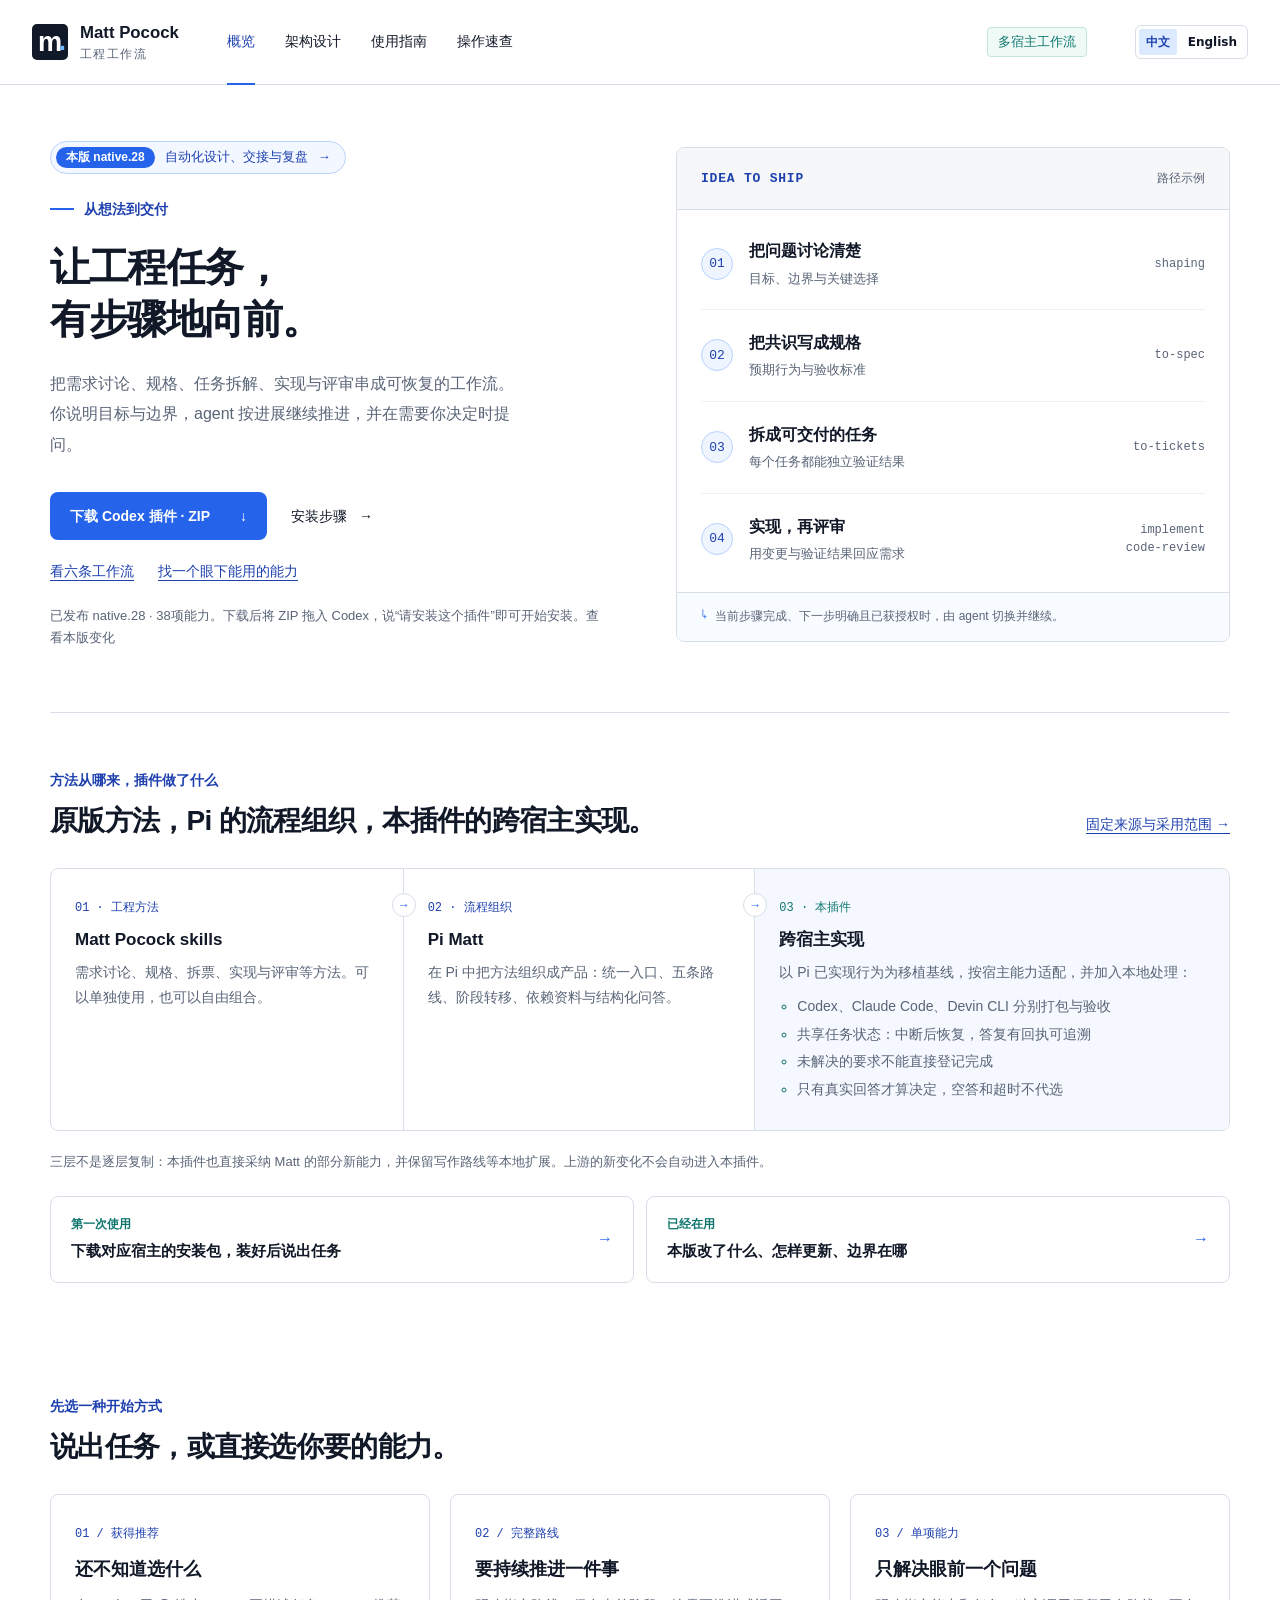
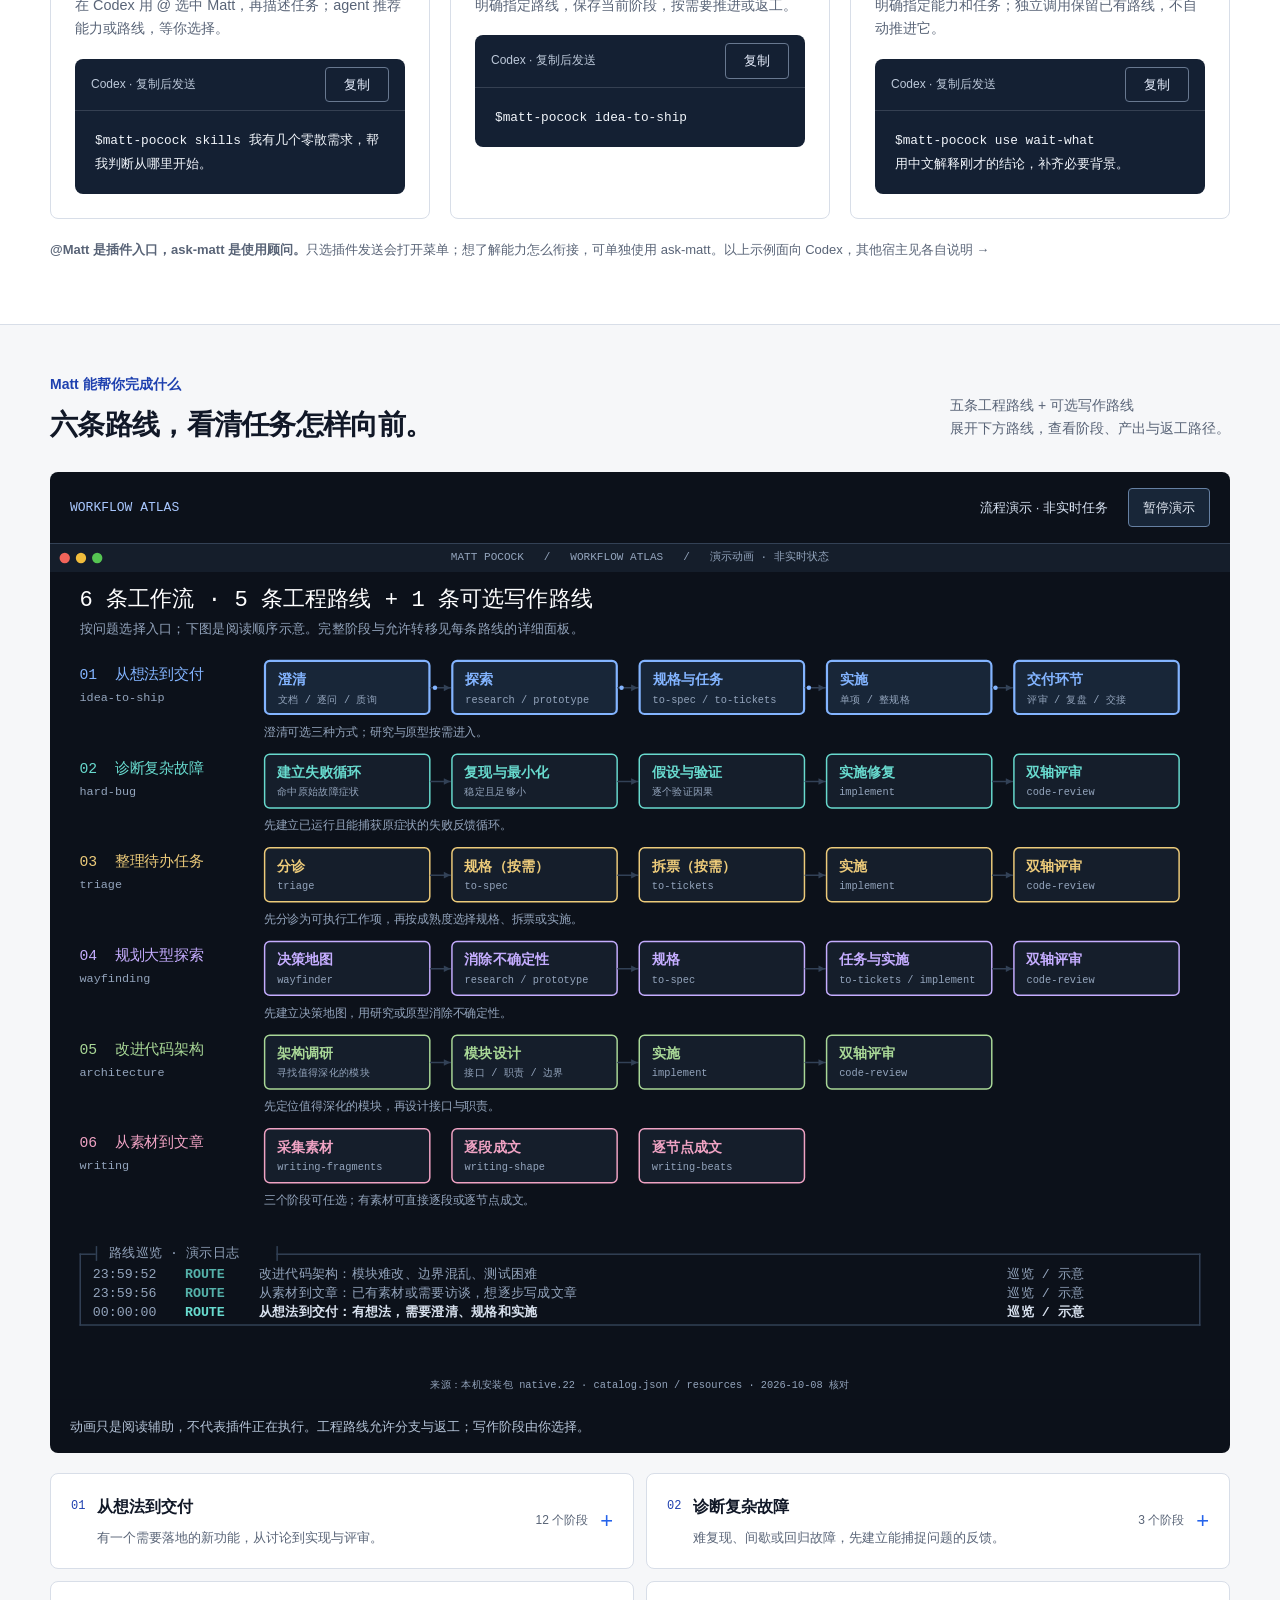
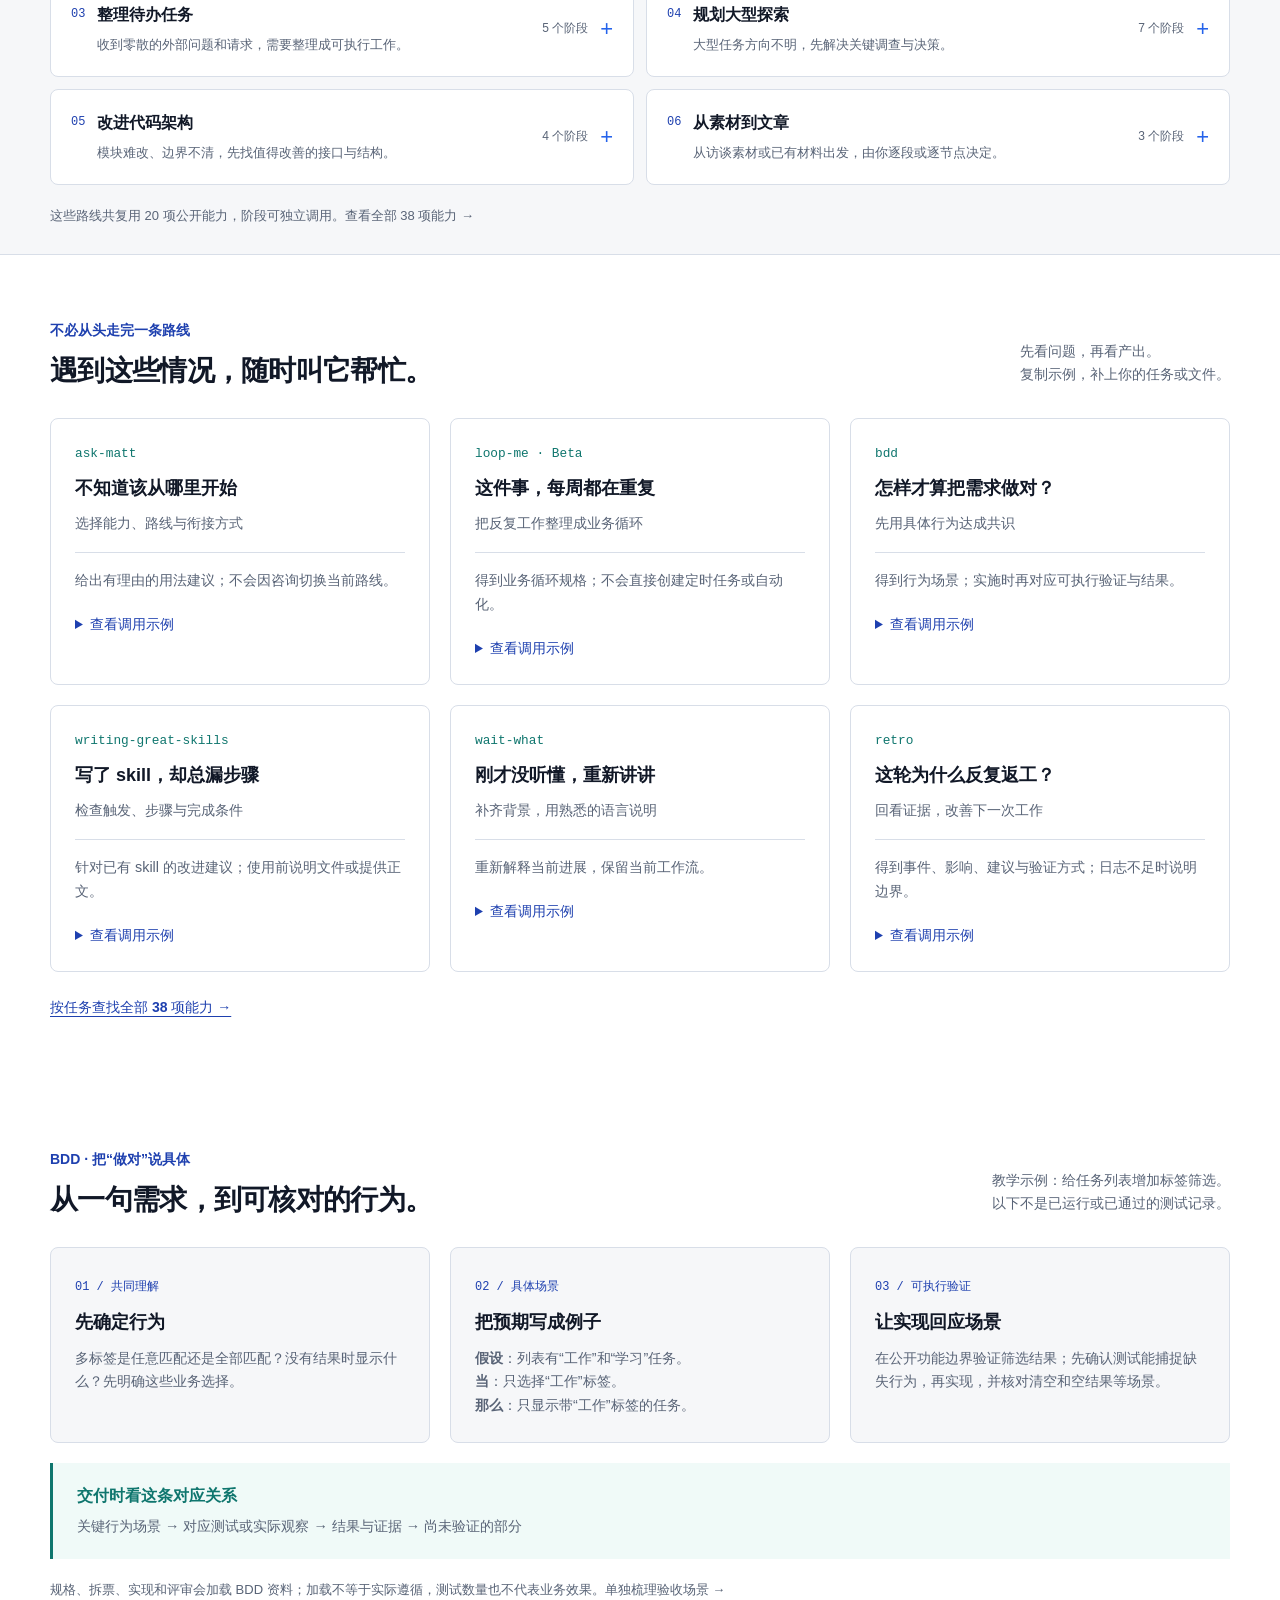
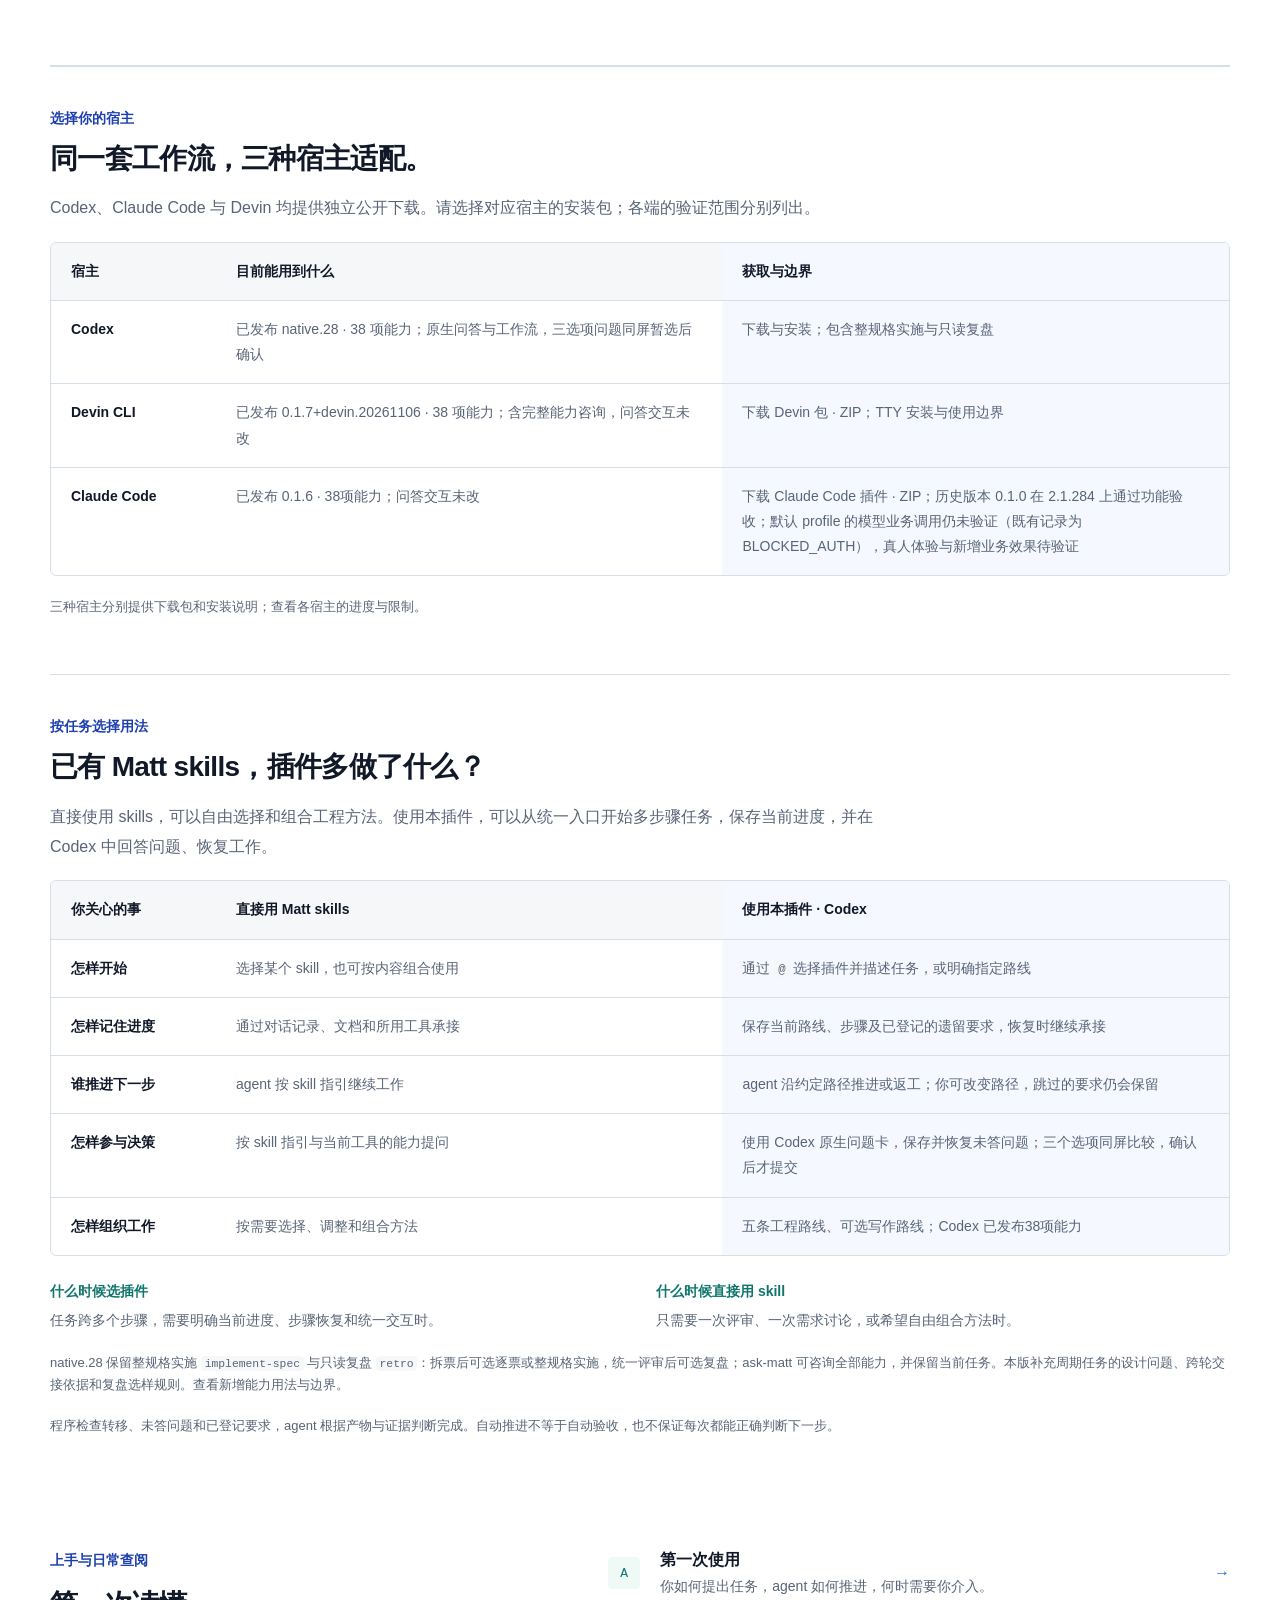
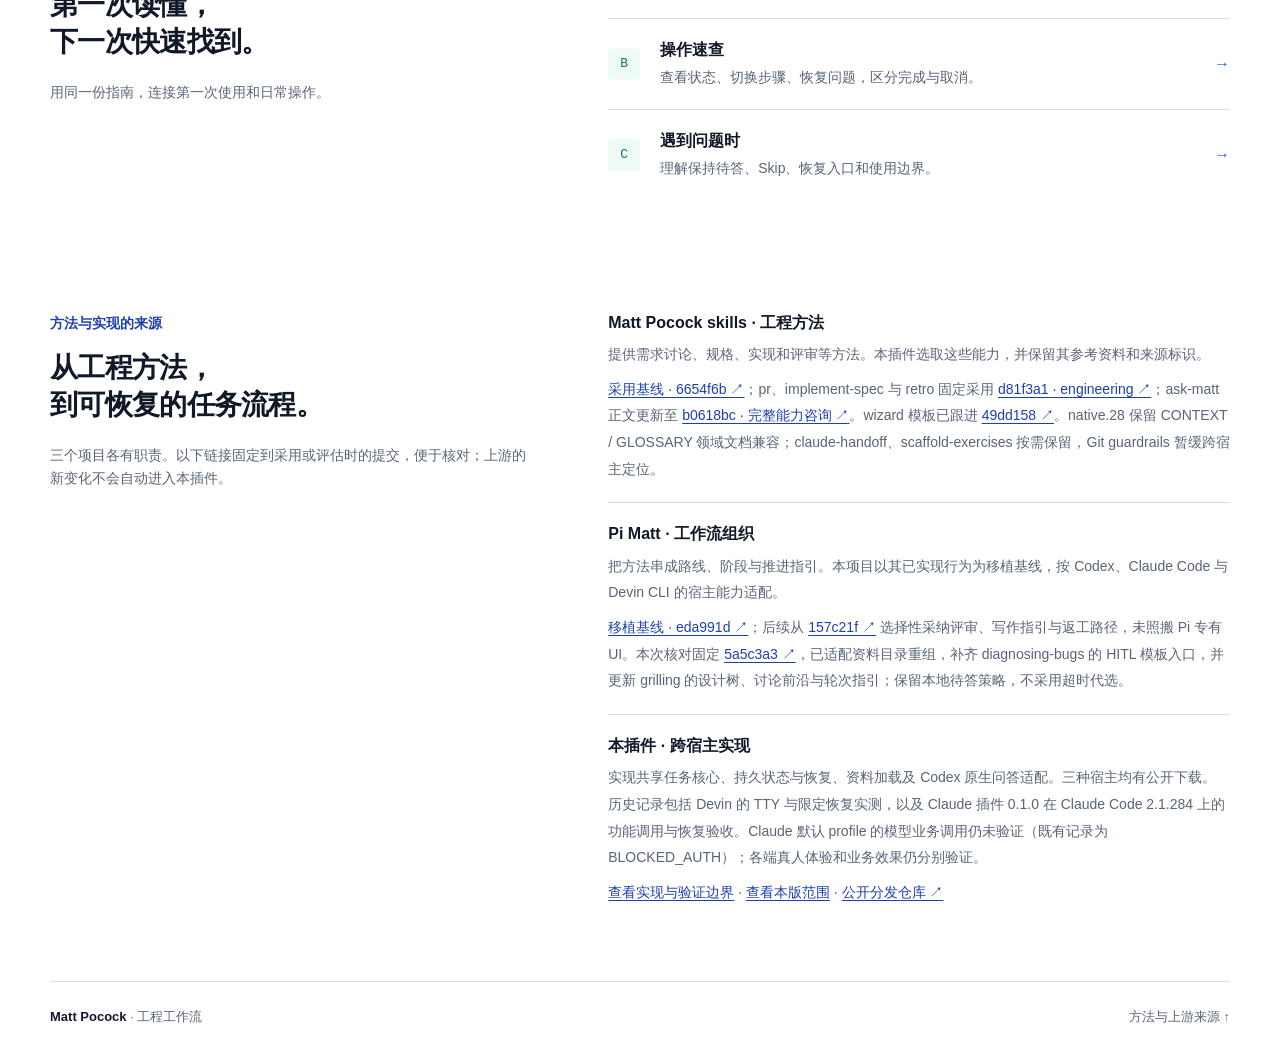
==== commit 8021a18d: "Approve native.28 three-host release artifacts" ====
--- a/docs/site/index.html
+++ b/docs/site/index.html
@@ -17,13 +17,13 @@
   </div></header>
   <main id="main">
     <section class="hero wrap" aria-labelledby="hero-title">
-      <div class="hero-copy"><a class="release-flag" href="guide.html#updates"><span class="release-flag-tag">本版 native.27.1</span><span>安装助手兼容更新</span><span aria-hidden="true">→</span></a>
+      <div class="hero-copy"><a class="release-flag" href="guide.html#updates"><span class="release-flag-tag">本版 native.28</span><span>自动化设计、交接与复盘</span><span aria-hidden="true">→</span></a>
         <p class="eyebrow"><span class="small-rule"></span>从想法到交付</p>
         <h1 id="hero-title">让工程任务，<br>有步骤地向前。</h1>
         <p class="lead">把需求讨论、规格、任务拆解、实现与评审串成可恢复的工作流。你说明目标与边界，agent 按进展继续推进，并在需要你决定时提问。</p>
         <div class="actions"><a class="button primary" href="https://ww880412.github.io/matt-pocock-guide/downloads/matt-pocock-codex.zip" download="matt-pocock-codex.zip">下载 Codex 插件 · ZIP <span aria-hidden="true">↓</span></a><a class="text-link" href="guide.html#before">安装步骤 <span aria-hidden="true">→</span></a></div>
         <p class="hero-usage-links"><a href="#workflows">看六条工作流</a><a href="#everyday">找一个眼下能用的能力</a></p>
-        <p class="hero-note">已发布 native.27.1 · 38项能力。下载后将 ZIP 拖入 Codex，说“请安装这个插件”即可开始安装。<a href="guide.html#updates">查看本版变化</a></p>
+        <p class="hero-note">已发布 native.28 · 38项能力。下载后将 ZIP 拖入 Codex，说“请安装这个插件”即可开始安装。<a href="guide.html#updates">查看本版变化</a></p>
       </div>
       <div class="journey" aria-label="Idea to Ship 工作流示例">
         <div class="journey-heading"><span class="mono">IDEA TO SHIP</span><span class="example-tag">路径示例</span></div>
@@ -155,9 +155,9 @@
         <caption class="sr-only">截至 2026-10-30 的宿主适配、验证与分发状态</caption>
         <thead><tr><th scope="col">宿主</th><th scope="col">目前能用到什么</th><th scope="col">获取与边界</th></tr></thead>
         <tbody>
-          <tr><th scope="row">Codex</th><td>已发布 native.27.1 · 38 项能力；原生问答与工作流，三选项问题同屏暂选后确认</td><td><a href="guide.html#before">下载与安装</a>；包含整规格实施与只读复盘</td></tr>
-          <tr><th scope="row">Devin CLI</th><td>已发布 0.1.6+devin.20261030 · 38 项能力；含完整能力咨询，问答交互未改</td><td><a href="https://ww880412.github.io/matt-pocock-guide/downloads/matt-pocock-devin.zip" download="matt-pocock-devin.zip">下载 Devin 包 · ZIP</a>；<a href="guide.html#devin">TTY 安装与使用边界</a></td></tr>
-          <tr><th scope="row">Claude Code</th><td>已发布 0.1.5 · 38项能力；问答交互未改</td><td><a href="https://ww880412.github.io/matt-pocock-guide/downloads/matt-pocock-claude.zip" download="matt-pocock-claude.zip">下载 Claude Code 插件 · ZIP</a>；历史版本 0.1.0 在 2.1.284 上通过功能验收；默认 profile 的模型业务调用仍未验证（既有记录为 BLOCKED_AUTH），真人体验与新增业务效果待验证</td></tr>
+          <tr><th scope="row">Codex</th><td>已发布 native.28 · 38 项能力；原生问答与工作流，三选项问题同屏暂选后确认</td><td><a href="guide.html#before">下载与安装</a>；包含整规格实施与只读复盘</td></tr>
+          <tr><th scope="row">Devin CLI</th><td>已发布 0.1.7+devin.20261106 · 38 项能力；含完整能力咨询，问答交互未改</td><td><a href="https://ww880412.github.io/matt-pocock-guide/downloads/matt-pocock-devin.zip" download="matt-pocock-devin.zip">下载 Devin 包 · ZIP</a>；<a href="guide.html#devin">TTY 安装与使用边界</a></td></tr>
+          <tr><th scope="row">Claude Code</th><td>已发布 0.1.6 · 38项能力；问答交互未改</td><td><a href="https://ww880412.github.io/matt-pocock-guide/downloads/matt-pocock-claude.zip" download="matt-pocock-claude.zip">下载 Claude Code 插件 · ZIP</a>；历史版本 0.1.0 在 2.1.284 上通过功能验收；默认 profile 的模型业务调用仍未验证（既有记录为 BLOCKED_AUTH），真人体验与新增业务效果待验证</td></tr>
         </tbody>
       </table></div>
       <p class="section-note">三种宿主分别提供下载包和安装说明；<a href="guide.html#hosts">查看各宿主的进度与限制</a>。</p>
@@ -178,7 +178,7 @@
         </tbody>
       </table></div>
       <div class="comparison-takeaways"><p><strong>什么时候选插件</strong>任务跨多个步骤，需要明确当前进度、步骤恢复和统一交互时。</p><p><strong>什么时候直接用 skill</strong>只需要一次评审、一次需求讨论，或希望自由组合方法时。</p></div>
-      <p class="section-note">native.27.1 保留整规格实施 <code>implement-spec</code> 与只读复盘 <code>retro</code>：拆票后可选逐票或整规格实施，统一评审后可选复盘；ask-matt 可咨询全部能力，并保留当前任务。本版更新独立代理上下文、仓库设置和任务跟踪指引，并修复 Codex 超长聊天的问题证明读取。<a href="guide.html#upstream-candidate">查看新增能力用法与边界</a>。</p>
+      <p class="section-note">native.28 保留整规格实施 <code>implement-spec</code> 与只读复盘 <code>retro</code>：拆票后可选逐票或整规格实施，统一评审后可选复盘；ask-matt 可咨询全部能力，并保留当前任务。本版补充周期任务的设计问题、跨轮交接依据和复盘选样规则。<a href="guide.html#upstream-candidate">查看新增能力用法与边界</a>。</p>
       <p class="section-note">程序检查转移、未答问题和已登记要求，agent 根据产物与证据判断完成。自动推进不等于自动验收，也不保证每次都能正确判断下一步。</p>
     </section>
     <section class="reading wrap" aria-labelledby="reading-title">
@@ -188,7 +188,7 @@
     <section class="reading wrap" id="sources" aria-labelledby="sources-title">
       <div><p class="eyebrow">方法与实现的来源</p><h2 id="sources-title">从工程方法，<br>到可恢复的任务流程。</h2><p>三个项目各有职责。以下链接固定到采用或评估时的提交，便于核对；上游的新变化不会自动进入本插件。</p></div>
       <div class="source-list">
-        <article><h3>Matt Pocock skills · 工程方法</h3><p>提供需求讨论、规格、实现和评审等方法。本插件选取这些能力，并保留其参考资料和来源标识。</p><p class="source-note"><a href="https://github.com/mattpocock/skills/tree/6654f6b60cd9d5be8b54c6fafe44346dabeb3b76">采用基线 · 6654f6b ↗</a>；pr、implement-spec 与 retro 固定采用 <a href="https://github.com/mattpocock/skills/tree/d81f3a183412e71a5b1e84ca21bc1a35eea03a60/skills/engineering">d81f3a1 · engineering ↗</a>；ask-matt 正文更新至 <a href="https://github.com/mattpocock/skills/blob/b0618bc436ad893b3c5e84e55fba86586d34a404/skills/engineering/ask-matt/SKILL.md">b0618bc · 完整能力咨询 ↗</a>。wizard 模板已跟进 <a href="https://github.com/mattpocock/skills/tree/49dd158d1076134a641b33efb035946536778336">49dd158 ↗</a>。native.27.1 保留 CONTEXT / GLOSSARY 领域文档兼容；claude-handoff、scaffold-exercises 按需保留，Git guardrails 暂缓跨宿主定位。</p></article>
+        <article><h3>Matt Pocock skills · 工程方法</h3><p>提供需求讨论、规格、实现和评审等方法。本插件选取这些能力，并保留其参考资料和来源标识。</p><p class="source-note"><a href="https://github.com/mattpocock/skills/tree/6654f6b60cd9d5be8b54c6fafe44346dabeb3b76">采用基线 · 6654f6b ↗</a>；pr、implement-spec 与 retro 固定采用 <a href="https://github.com/mattpocock/skills/tree/d81f3a183412e71a5b1e84ca21bc1a35eea03a60/skills/engineering">d81f3a1 · engineering ↗</a>；ask-matt 正文更新至 <a href="https://github.com/mattpocock/skills/blob/b0618bc436ad893b3c5e84e55fba86586d34a404/skills/engineering/ask-matt/SKILL.md">b0618bc · 完整能力咨询 ↗</a>。wizard 模板已跟进 <a href="https://github.com/mattpocock/skills/tree/49dd158d1076134a641b33efb035946536778336">49dd158 ↗</a>。native.28 保留 CONTEXT / GLOSSARY 领域文档兼容；claude-handoff、scaffold-exercises 按需保留，Git guardrails 暂缓跨宿主定位。</p></article>
         <article><h3>Pi Matt · 工作流组织</h3><p>把方法串成路线、阶段与推进指引。本项目以其已实现行为为移植基线，按 Codex、Claude Code 与 Devin CLI 的宿主能力适配。</p><p class="source-note"><a href="https://github.com/FradSer/pi-packages/tree/eda991d4d793158f3f59d996b8ba049e9fb64d02/packages/matt-pocock">移植基线 · eda991d ↗</a>；后续从 <a href="https://github.com/FradSer/pi-packages/tree/157c21f75481f575f3c3575dc18e6f8ee271c756/packages/matt-pocock">157c21f ↗</a> 选择性采纳评审、写作指引与返工路径，未照搬 Pi 专有 UI。本次核对固定 <a href="https://github.com/FradSer/pi-packages/tree/5a5c3a3fd38c0760553070b09c94ef2c7b5ffa44/packages/matt-pocock">5a5c3a3 ↗</a>，已适配资料目录重组，补齐 diagnosing-bugs 的 HITL 模板入口，并更新 grilling 的设计树、讨论前沿与轮次指引；保留本地待答策略，不采用超时代选。</p></article>
         <article><h3>本插件 · 跨宿主实现</h3><p>实现共享任务核心、持久状态与恢复、资料加载及 Codex 原生问答适配。三种宿主均有公开下载。历史记录包括 Devin 的 TTY 与限定恢复实测，以及 Claude 插件 0.1.0 在 Claude Code 2.1.284 上的功能调用与恢复验收。Claude 默认 profile 的模型业务调用仍未验证（既有记录为 BLOCKED_AUTH）；各端真人体验和业务效果仍分别验证。</p><p class="source-note"><a href="architecture.html">查看实现与验证边界</a> · <a href="guide.html#updates">查看本版范围</a> · <a href="https://github.com/ww880412/matt-pocock-guide">公开分发仓库 ↗</a></p></article>
       </div>
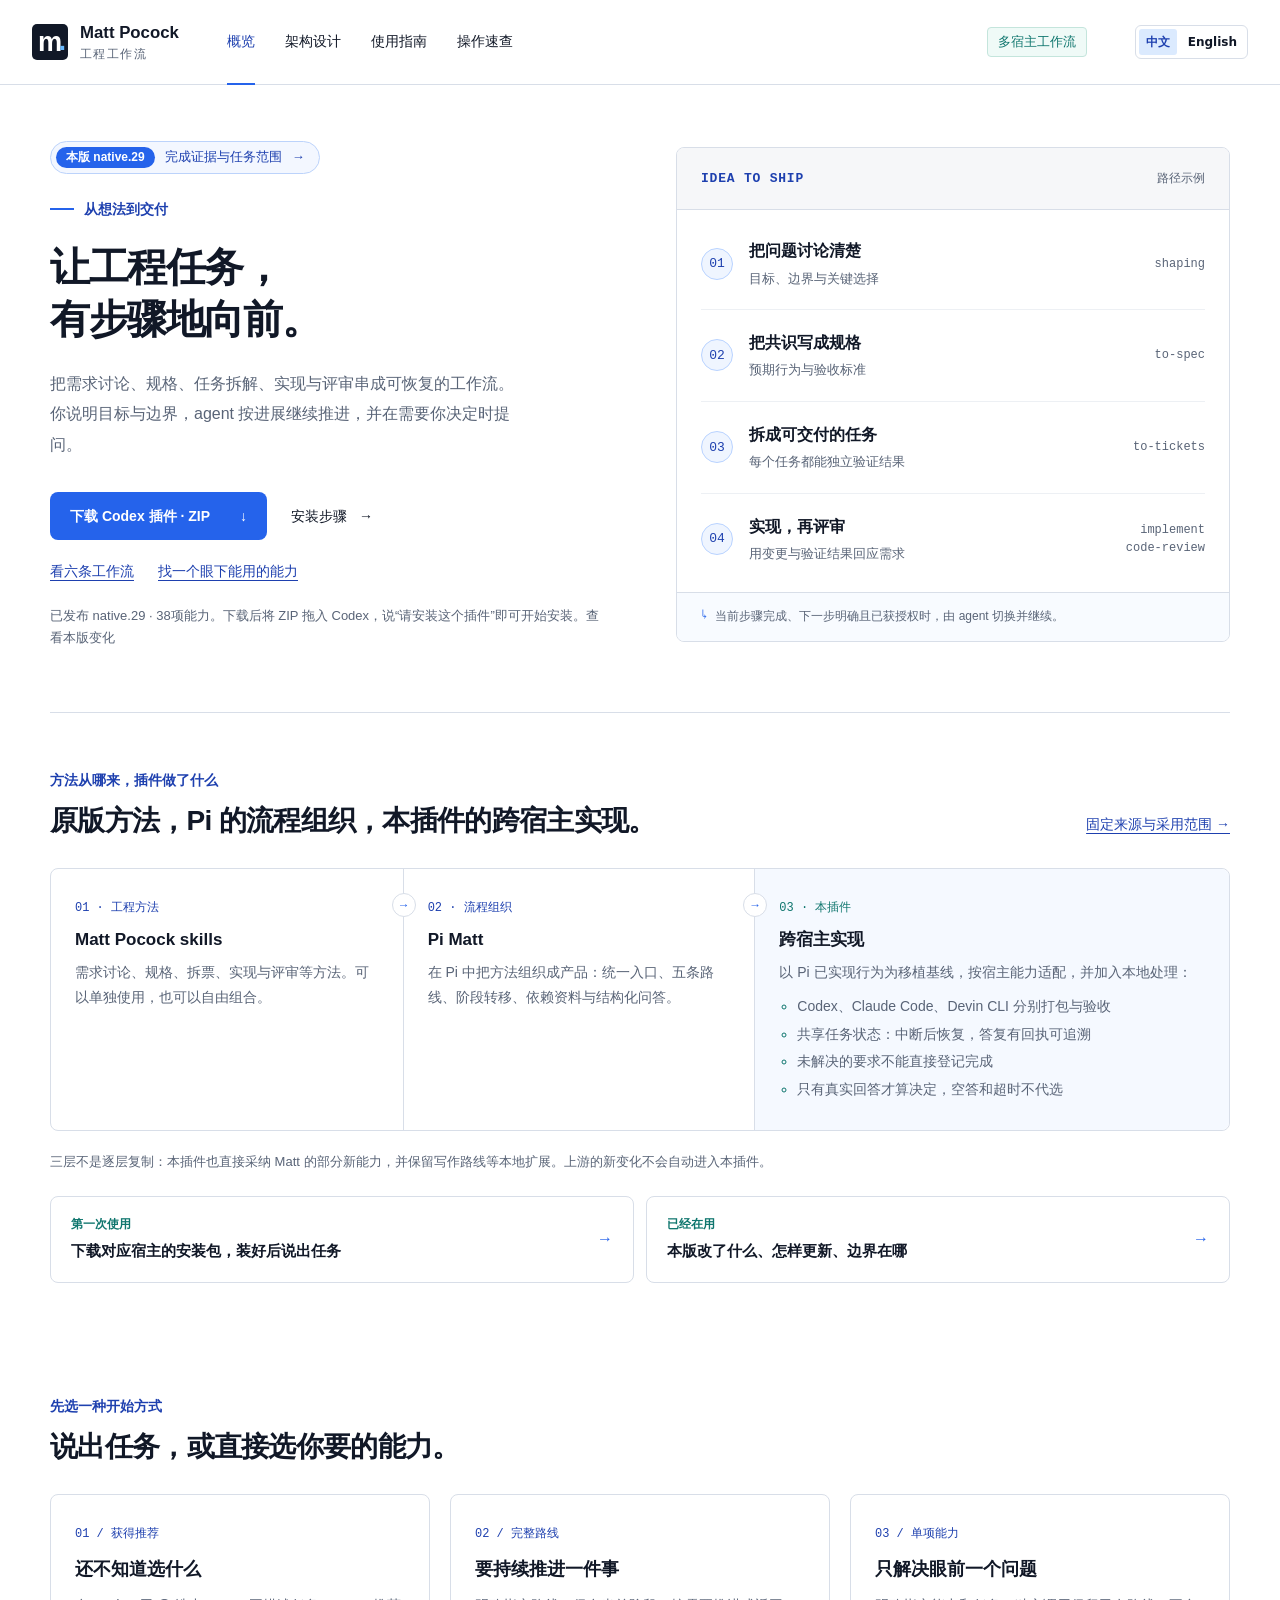
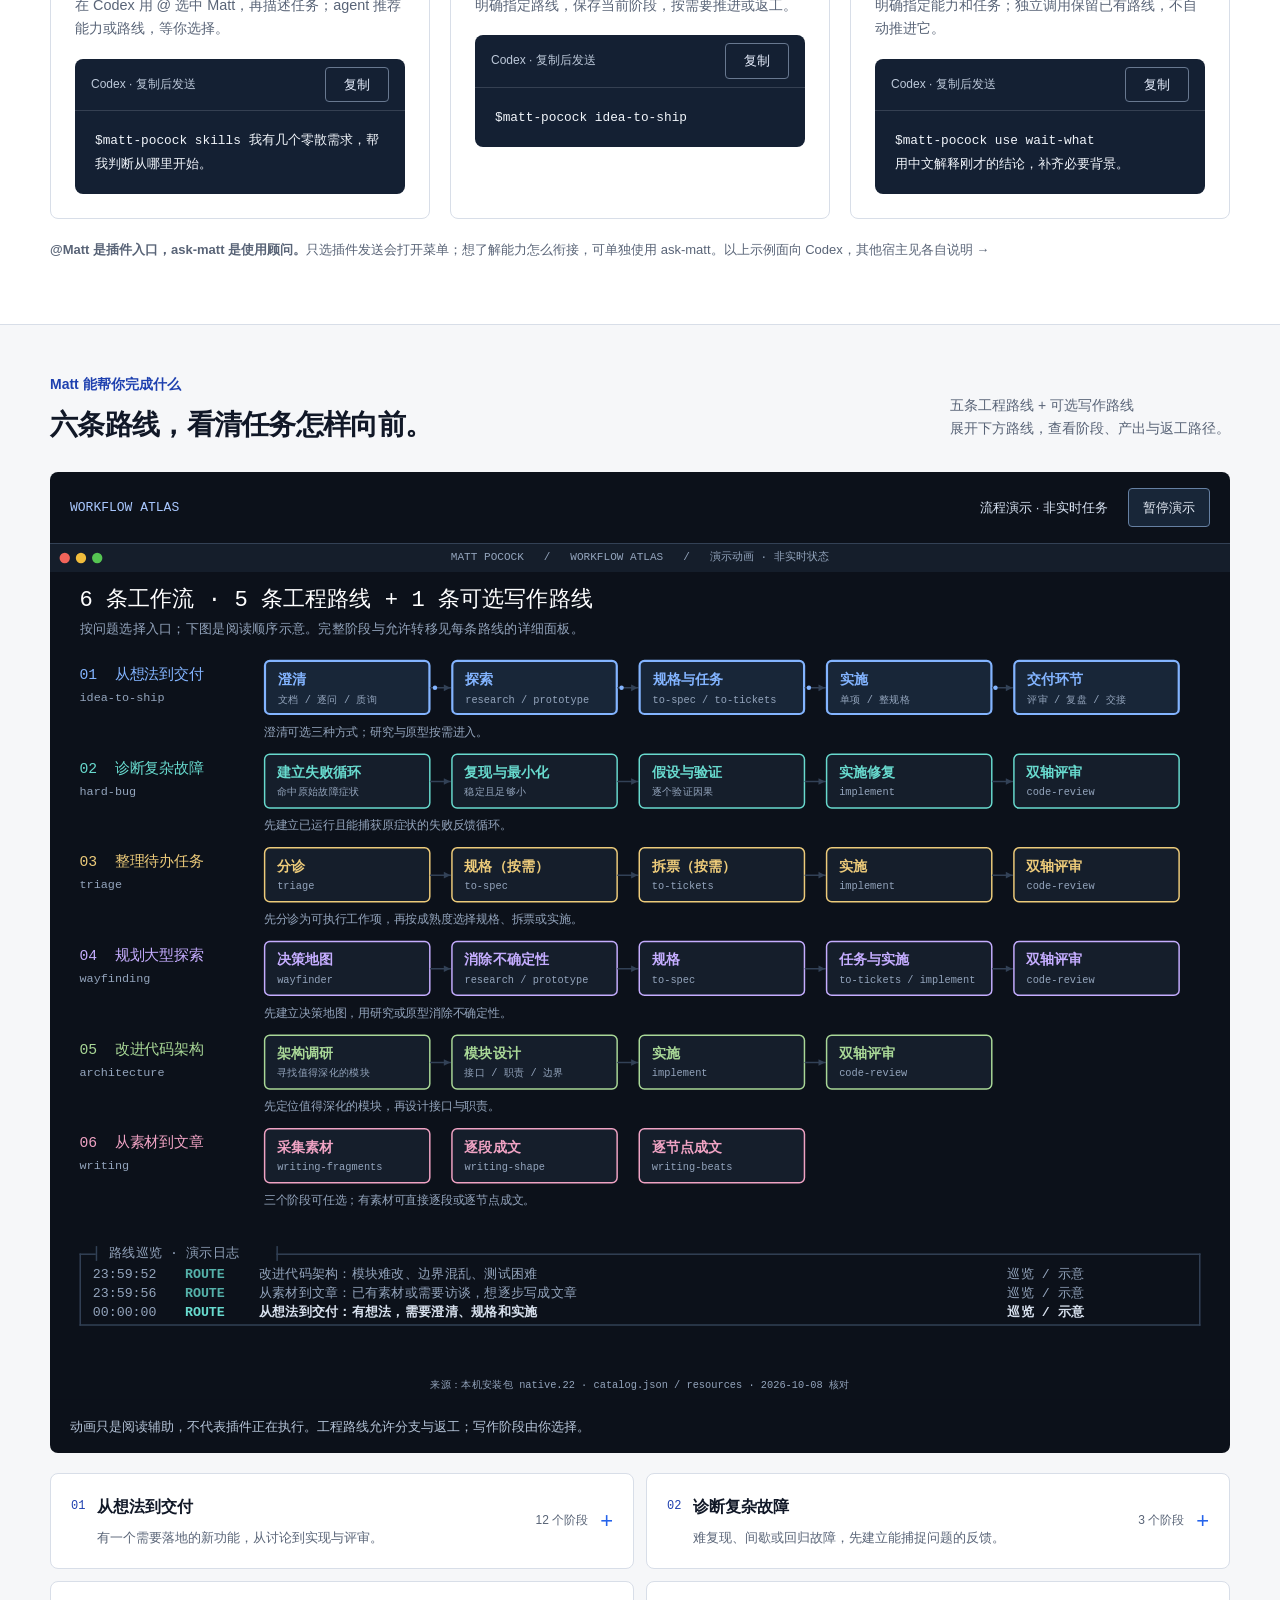
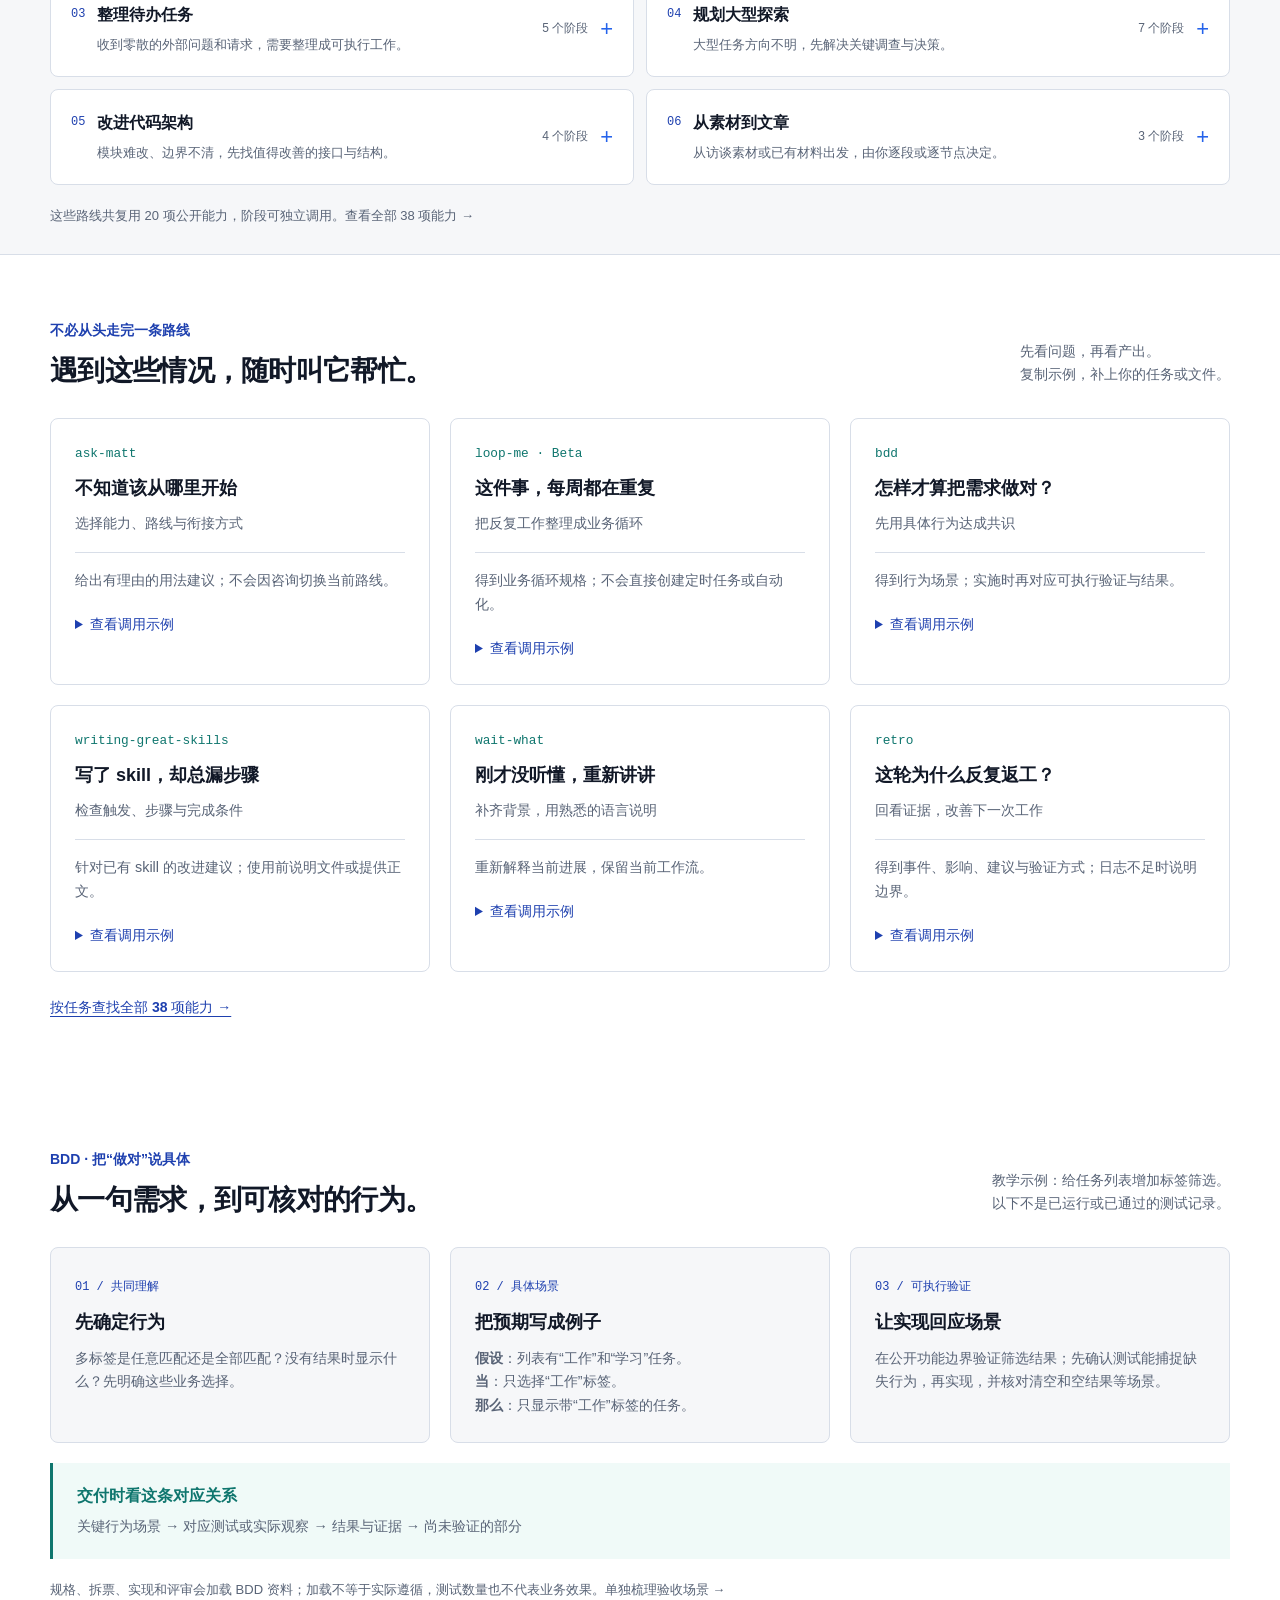
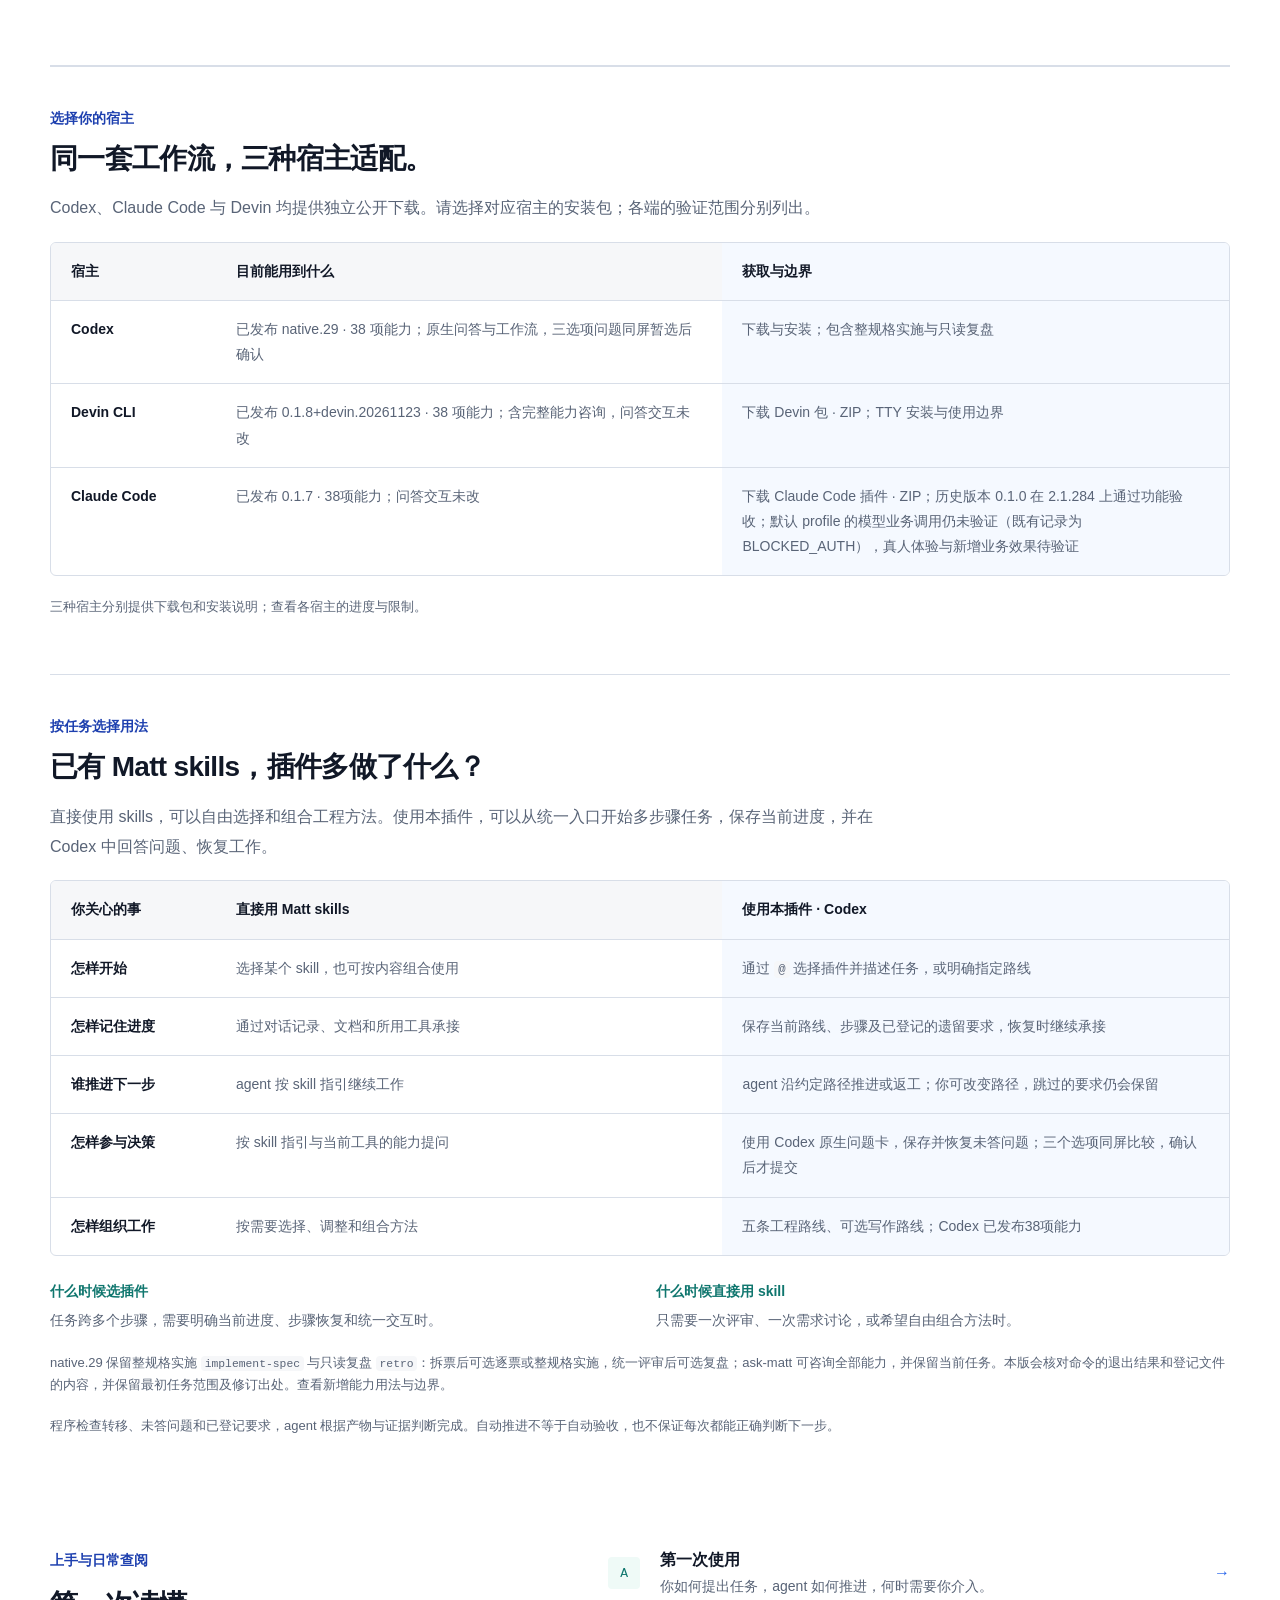
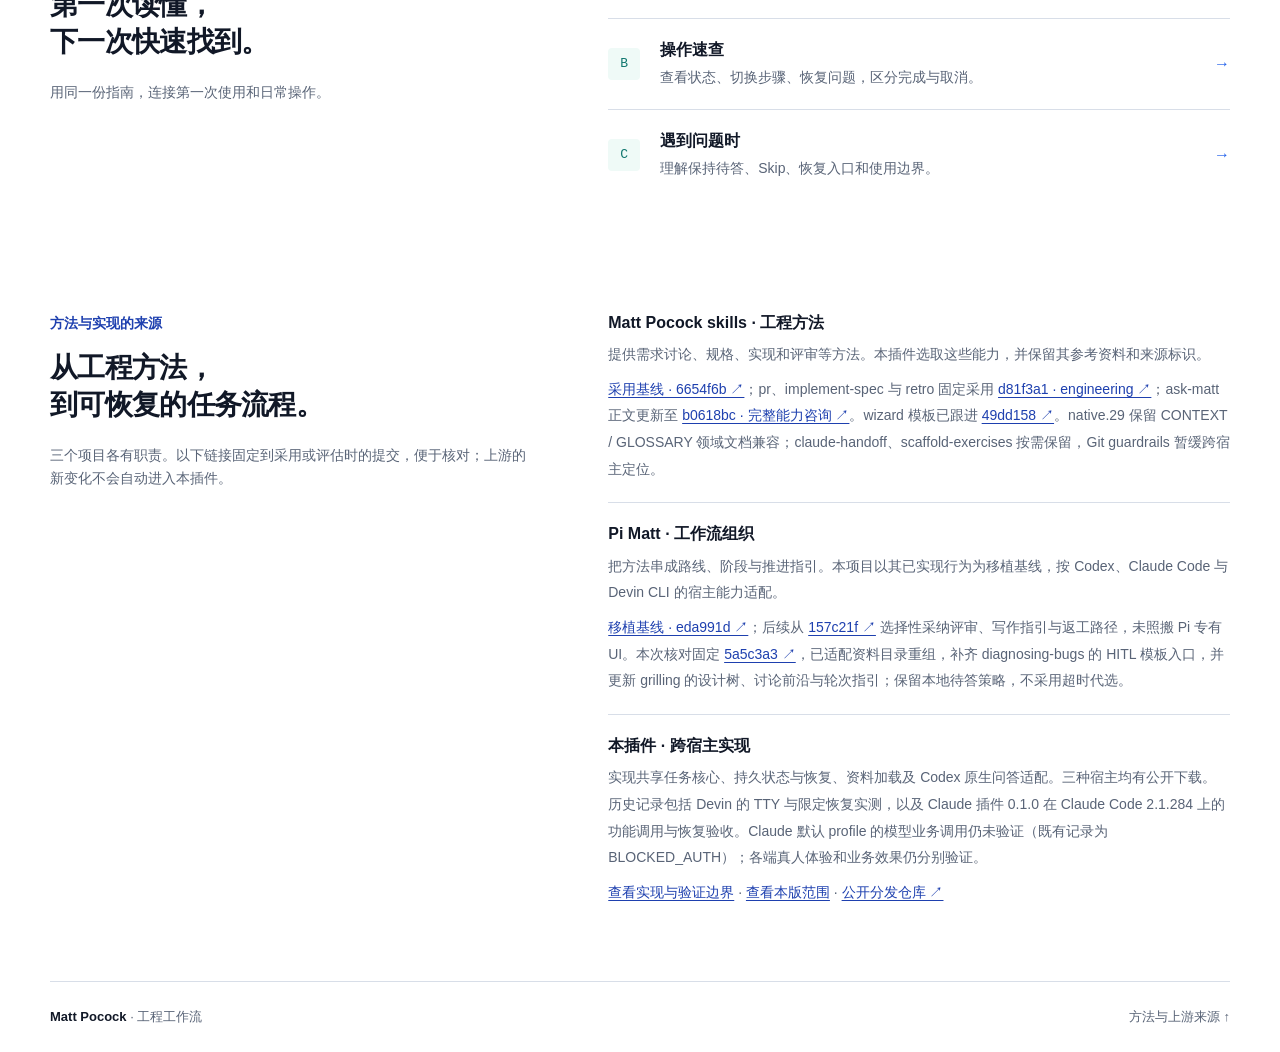
==== commit 01cd6cc3: "Approve native.29 and matching Claude and Devin distributions" ====
--- a/docs/site/index.html
+++ b/docs/site/index.html
@@ -17,13 +17,13 @@
   </div></header>
   <main id="main">
     <section class="hero wrap" aria-labelledby="hero-title">
-      <div class="hero-copy"><a class="release-flag" href="guide.html#updates"><span class="release-flag-tag">本版 native.28</span><span>自动化设计、交接与复盘</span><span aria-hidden="true">→</span></a>
+      <div class="hero-copy"><a class="release-flag" href="guide.html#updates"><span class="release-flag-tag">本版 native.29</span><span>完成证据与任务范围</span><span aria-hidden="true">→</span></a>
         <p class="eyebrow"><span class="small-rule"></span>从想法到交付</p>
         <h1 id="hero-title">让工程任务，<br>有步骤地向前。</h1>
         <p class="lead">把需求讨论、规格、任务拆解、实现与评审串成可恢复的工作流。你说明目标与边界，agent 按进展继续推进，并在需要你决定时提问。</p>
         <div class="actions"><a class="button primary" href="https://ww880412.github.io/matt-pocock-guide/downloads/matt-pocock-codex.zip" download="matt-pocock-codex.zip">下载 Codex 插件 · ZIP <span aria-hidden="true">↓</span></a><a class="text-link" href="guide.html#before">安装步骤 <span aria-hidden="true">→</span></a></div>
         <p class="hero-usage-links"><a href="#workflows">看六条工作流</a><a href="#everyday">找一个眼下能用的能力</a></p>
-        <p class="hero-note">已发布 native.28 · 38项能力。下载后将 ZIP 拖入 Codex，说“请安装这个插件”即可开始安装。<a href="guide.html#updates">查看本版变化</a></p>
+        <p class="hero-note">已发布 native.29 · 38项能力。下载后将 ZIP 拖入 Codex，说“请安装这个插件”即可开始安装。<a href="guide.html#updates">查看本版变化</a></p>
       </div>
       <div class="journey" aria-label="Idea to Ship 工作流示例">
         <div class="journey-heading"><span class="mono">IDEA TO SHIP</span><span class="example-tag">路径示例</span></div>
@@ -155,9 +155,9 @@
         <caption class="sr-only">截至 2026-10-30 的宿主适配、验证与分发状态</caption>
         <thead><tr><th scope="col">宿主</th><th scope="col">目前能用到什么</th><th scope="col">获取与边界</th></tr></thead>
         <tbody>
-          <tr><th scope="row">Codex</th><td>已发布 native.28 · 38 项能力；原生问答与工作流，三选项问题同屏暂选后确认</td><td><a href="guide.html#before">下载与安装</a>；包含整规格实施与只读复盘</td></tr>
-          <tr><th scope="row">Devin CLI</th><td>已发布 0.1.7+devin.20261106 · 38 项能力；含完整能力咨询，问答交互未改</td><td><a href="https://ww880412.github.io/matt-pocock-guide/downloads/matt-pocock-devin.zip" download="matt-pocock-devin.zip">下载 Devin 包 · ZIP</a>；<a href="guide.html#devin">TTY 安装与使用边界</a></td></tr>
-          <tr><th scope="row">Claude Code</th><td>已发布 0.1.6 · 38项能力；问答交互未改</td><td><a href="https://ww880412.github.io/matt-pocock-guide/downloads/matt-pocock-claude.zip" download="matt-pocock-claude.zip">下载 Claude Code 插件 · ZIP</a>；历史版本 0.1.0 在 2.1.284 上通过功能验收；默认 profile 的模型业务调用仍未验证（既有记录为 BLOCKED_AUTH），真人体验与新增业务效果待验证</td></tr>
+          <tr><th scope="row">Codex</th><td>已发布 native.29 · 38 项能力；原生问答与工作流，三选项问题同屏暂选后确认</td><td><a href="guide.html#before">下载与安装</a>；包含整规格实施与只读复盘</td></tr>
+          <tr><th scope="row">Devin CLI</th><td>已发布 0.1.8+devin.20261123 · 38 项能力；含完整能力咨询，问答交互未改</td><td><a href="https://ww880412.github.io/matt-pocock-guide/downloads/matt-pocock-devin.zip" download="matt-pocock-devin.zip">下载 Devin 包 · ZIP</a>；<a href="guide.html#devin">TTY 安装与使用边界</a></td></tr>
+          <tr><th scope="row">Claude Code</th><td>已发布 0.1.7 · 38项能力；问答交互未改</td><td><a href="https://ww880412.github.io/matt-pocock-guide/downloads/matt-pocock-claude.zip" download="matt-pocock-claude.zip">下载 Claude Code 插件 · ZIP</a>；历史版本 0.1.0 在 2.1.284 上通过功能验收；默认 profile 的模型业务调用仍未验证（既有记录为 BLOCKED_AUTH），真人体验与新增业务效果待验证</td></tr>
         </tbody>
       </table></div>
       <p class="section-note">三种宿主分别提供下载包和安装说明；<a href="guide.html#hosts">查看各宿主的进度与限制</a>。</p>
@@ -178,7 +178,7 @@
         </tbody>
       </table></div>
       <div class="comparison-takeaways"><p><strong>什么时候选插件</strong>任务跨多个步骤，需要明确当前进度、步骤恢复和统一交互时。</p><p><strong>什么时候直接用 skill</strong>只需要一次评审、一次需求讨论，或希望自由组合方法时。</p></div>
-      <p class="section-note">native.28 保留整规格实施 <code>implement-spec</code> 与只读复盘 <code>retro</code>：拆票后可选逐票或整规格实施，统一评审后可选复盘；ask-matt 可咨询全部能力，并保留当前任务。本版补充周期任务的设计问题、跨轮交接依据和复盘选样规则。<a href="guide.html#upstream-candidate">查看新增能力用法与边界</a>。</p>
+      <p class="section-note">native.29 保留整规格实施 <code>implement-spec</code> 与只读复盘 <code>retro</code>：拆票后可选逐票或整规格实施，统一评审后可选复盘；ask-matt 可咨询全部能力，并保留当前任务。本版会核对命令的退出结果和登记文件的内容，并保留最初任务范围及修订出处。<a href="guide.html#upstream-candidate">查看新增能力用法与边界</a>。</p>
       <p class="section-note">程序检查转移、未答问题和已登记要求，agent 根据产物与证据判断完成。自动推进不等于自动验收，也不保证每次都能正确判断下一步。</p>
     </section>
     <section class="reading wrap" aria-labelledby="reading-title">
@@ -188,7 +188,7 @@
     <section class="reading wrap" id="sources" aria-labelledby="sources-title">
       <div><p class="eyebrow">方法与实现的来源</p><h2 id="sources-title">从工程方法，<br>到可恢复的任务流程。</h2><p>三个项目各有职责。以下链接固定到采用或评估时的提交，便于核对；上游的新变化不会自动进入本插件。</p></div>
       <div class="source-list">
-        <article><h3>Matt Pocock skills · 工程方法</h3><p>提供需求讨论、规格、实现和评审等方法。本插件选取这些能力，并保留其参考资料和来源标识。</p><p class="source-note"><a href="https://github.com/mattpocock/skills/tree/6654f6b60cd9d5be8b54c6fafe44346dabeb3b76">采用基线 · 6654f6b ↗</a>；pr、implement-spec 与 retro 固定采用 <a href="https://github.com/mattpocock/skills/tree/d81f3a183412e71a5b1e84ca21bc1a35eea03a60/skills/engineering">d81f3a1 · engineering ↗</a>；ask-matt 正文更新至 <a href="https://github.com/mattpocock/skills/blob/b0618bc436ad893b3c5e84e55fba86586d34a404/skills/engineering/ask-matt/SKILL.md">b0618bc · 完整能力咨询 ↗</a>。wizard 模板已跟进 <a href="https://github.com/mattpocock/skills/tree/49dd158d1076134a641b33efb035946536778336">49dd158 ↗</a>。native.28 保留 CONTEXT / GLOSSARY 领域文档兼容；claude-handoff、scaffold-exercises 按需保留，Git guardrails 暂缓跨宿主定位。</p></article>
+        <article><h3>Matt Pocock skills · 工程方法</h3><p>提供需求讨论、规格、实现和评审等方法。本插件选取这些能力，并保留其参考资料和来源标识。</p><p class="source-note"><a href="https://github.com/mattpocock/skills/tree/6654f6b60cd9d5be8b54c6fafe44346dabeb3b76">采用基线 · 6654f6b ↗</a>；pr、implement-spec 与 retro 固定采用 <a href="https://github.com/mattpocock/skills/tree/d81f3a183412e71a5b1e84ca21bc1a35eea03a60/skills/engineering">d81f3a1 · engineering ↗</a>；ask-matt 正文更新至 <a href="https://github.com/mattpocock/skills/blob/b0618bc436ad893b3c5e84e55fba86586d34a404/skills/engineering/ask-matt/SKILL.md">b0618bc · 完整能力咨询 ↗</a>。wizard 模板已跟进 <a href="https://github.com/mattpocock/skills/tree/49dd158d1076134a641b33efb035946536778336">49dd158 ↗</a>。native.29 保留 CONTEXT / GLOSSARY 领域文档兼容；claude-handoff、scaffold-exercises 按需保留，Git guardrails 暂缓跨宿主定位。</p></article>
         <article><h3>Pi Matt · 工作流组织</h3><p>把方法串成路线、阶段与推进指引。本项目以其已实现行为为移植基线，按 Codex、Claude Code 与 Devin CLI 的宿主能力适配。</p><p class="source-note"><a href="https://github.com/FradSer/pi-packages/tree/eda991d4d793158f3f59d996b8ba049e9fb64d02/packages/matt-pocock">移植基线 · eda991d ↗</a>；后续从 <a href="https://github.com/FradSer/pi-packages/tree/157c21f75481f575f3c3575dc18e6f8ee271c756/packages/matt-pocock">157c21f ↗</a> 选择性采纳评审、写作指引与返工路径，未照搬 Pi 专有 UI。本次核对固定 <a href="https://github.com/FradSer/pi-packages/tree/5a5c3a3fd38c0760553070b09c94ef2c7b5ffa44/packages/matt-pocock">5a5c3a3 ↗</a>，已适配资料目录重组，补齐 diagnosing-bugs 的 HITL 模板入口，并更新 grilling 的设计树、讨论前沿与轮次指引；保留本地待答策略，不采用超时代选。</p></article>
         <article><h3>本插件 · 跨宿主实现</h3><p>实现共享任务核心、持久状态与恢复、资料加载及 Codex 原生问答适配。三种宿主均有公开下载。历史记录包括 Devin 的 TTY 与限定恢复实测，以及 Claude 插件 0.1.0 在 Claude Code 2.1.284 上的功能调用与恢复验收。Claude 默认 profile 的模型业务调用仍未验证（既有记录为 BLOCKED_AUTH）；各端真人体验和业务效果仍分别验证。</p><p class="source-note"><a href="architecture.html">查看实现与验证边界</a> · <a href="guide.html#updates">查看本版范围</a> · <a href="https://github.com/ww880412/matt-pocock-guide">公开分发仓库 ↗</a></p></article>
       </div>
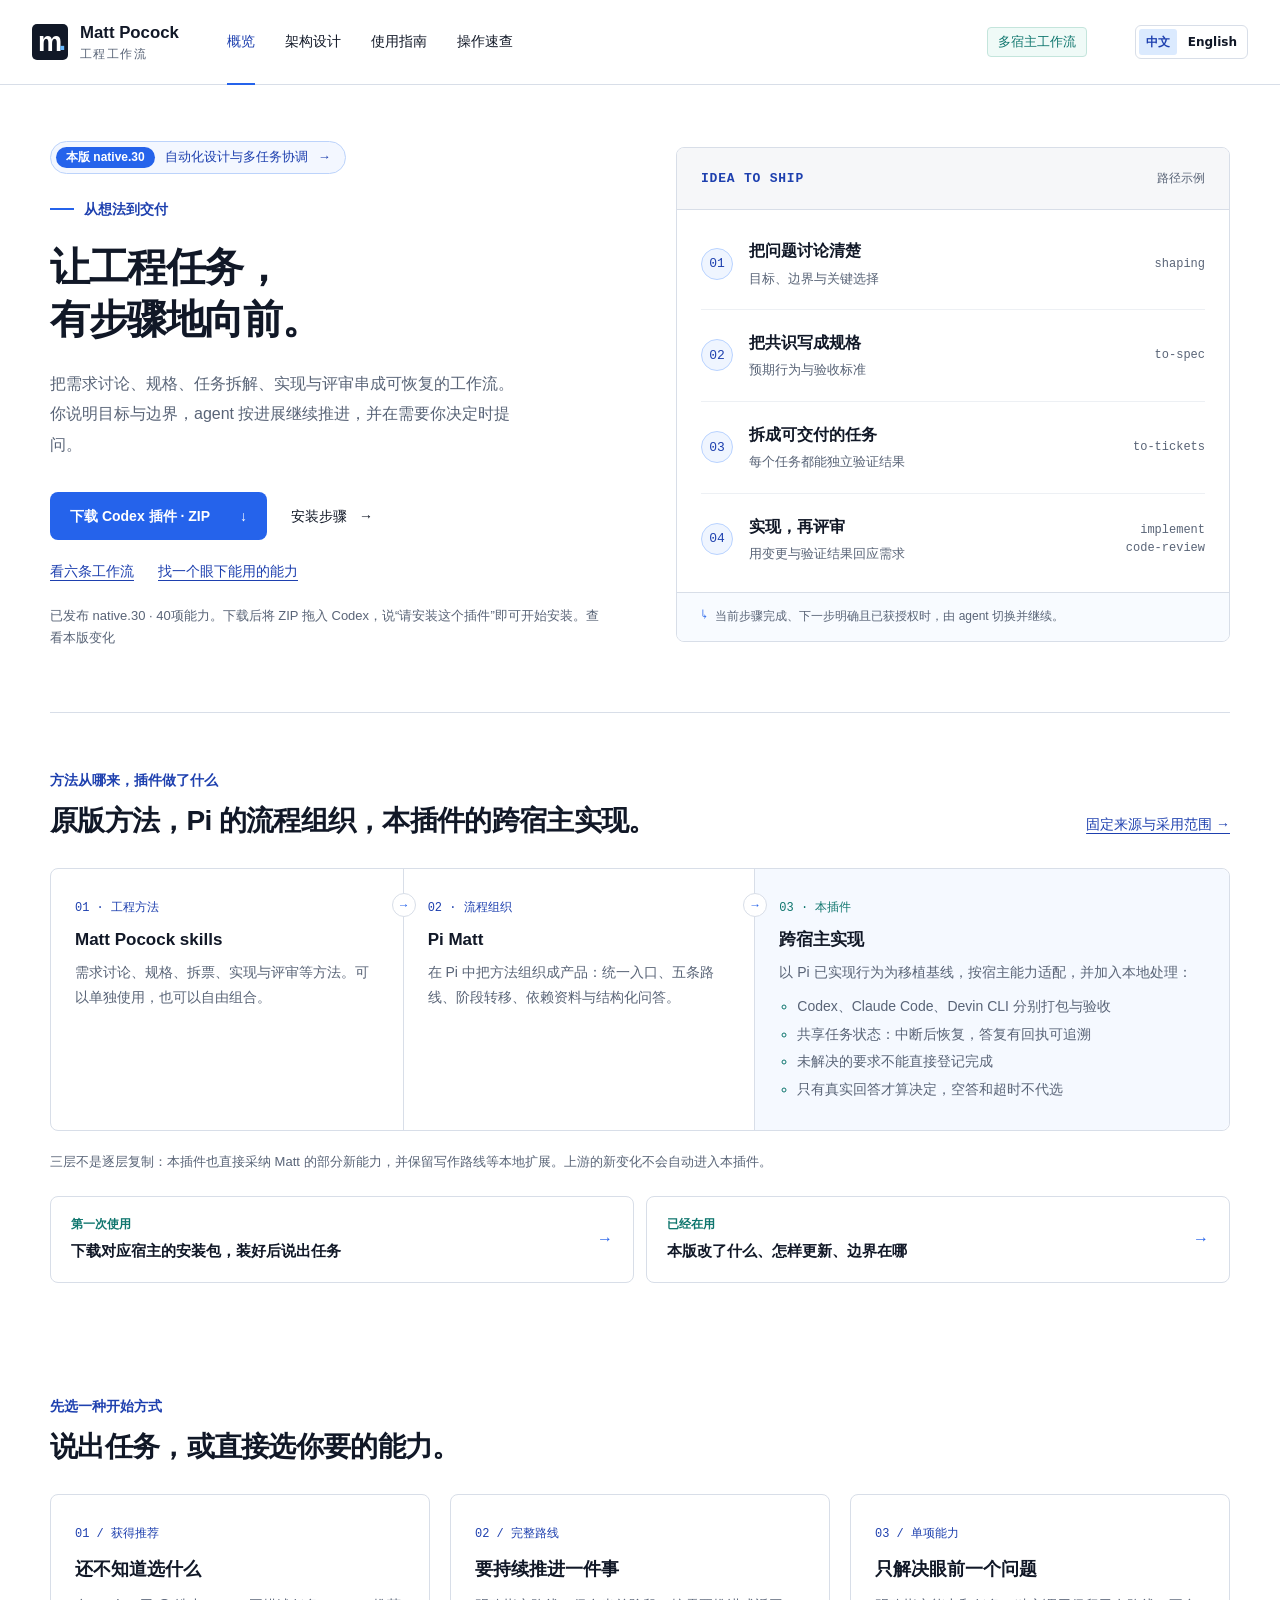
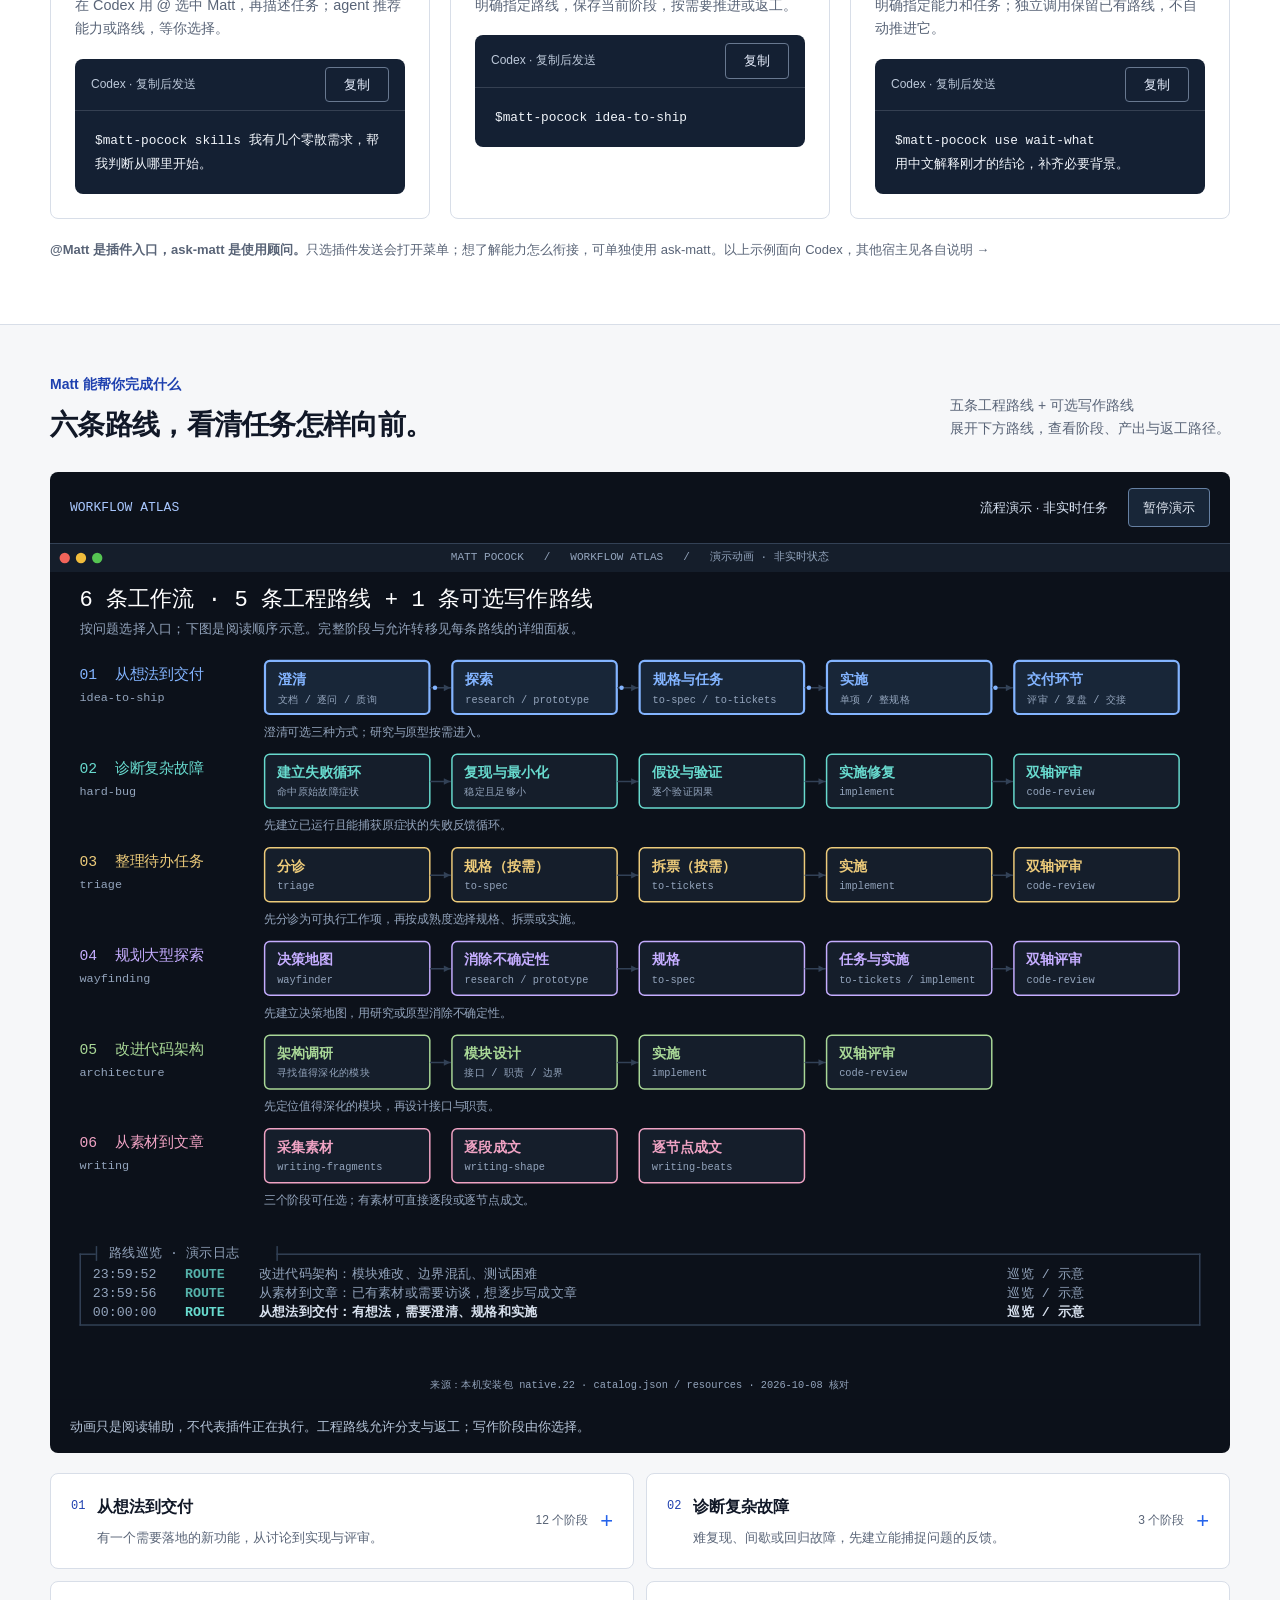
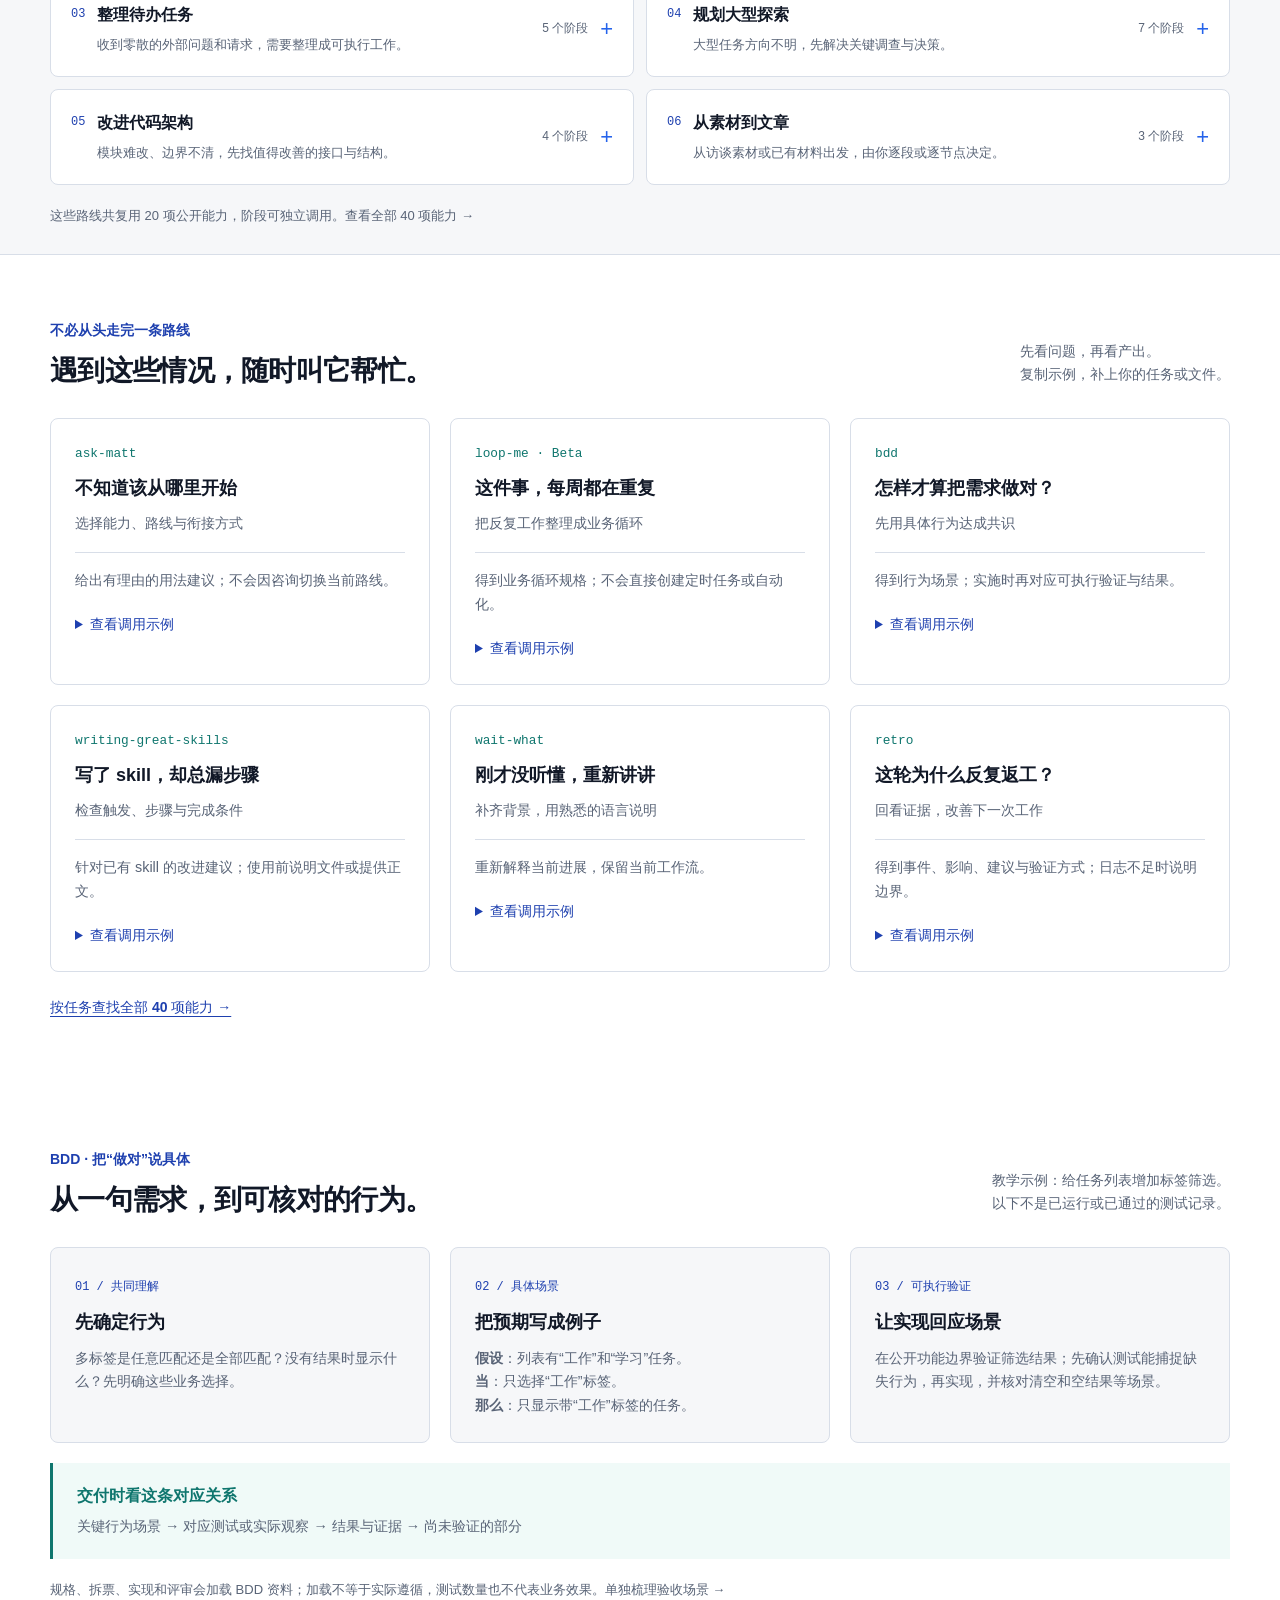
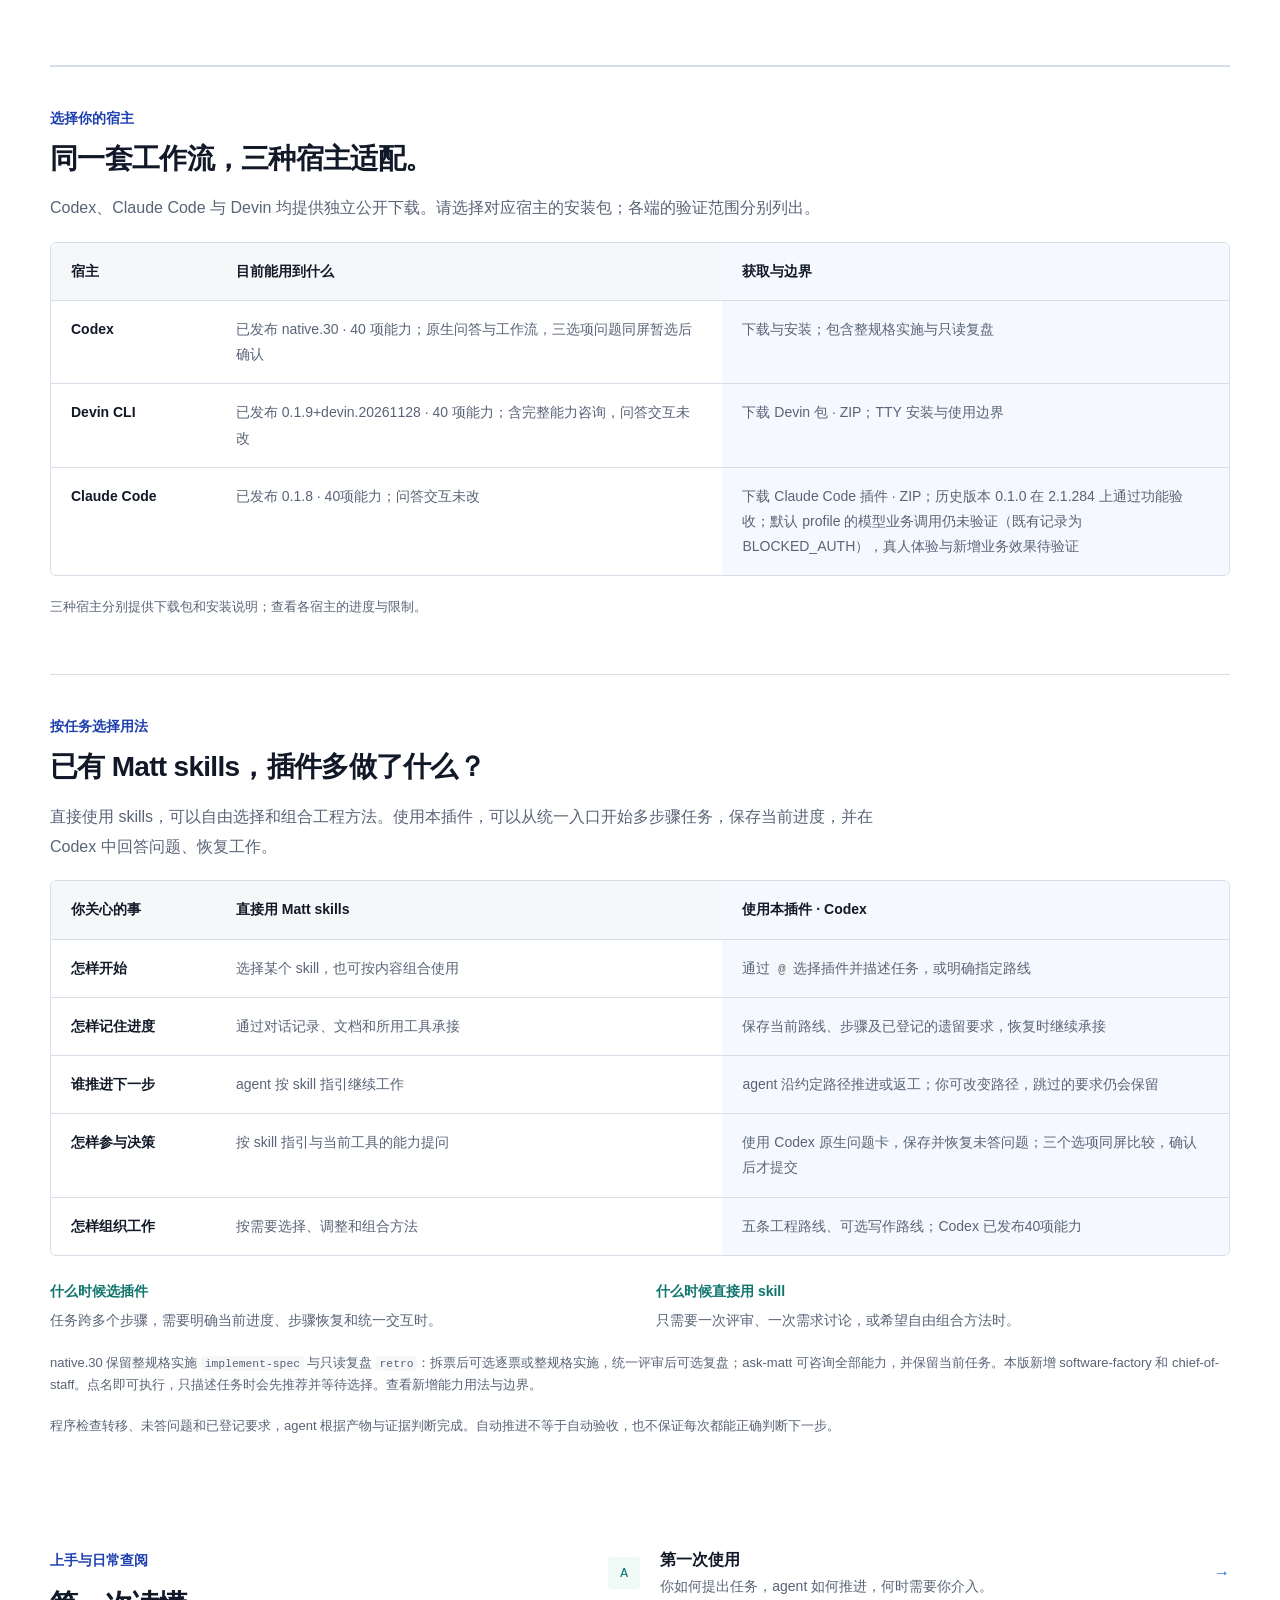
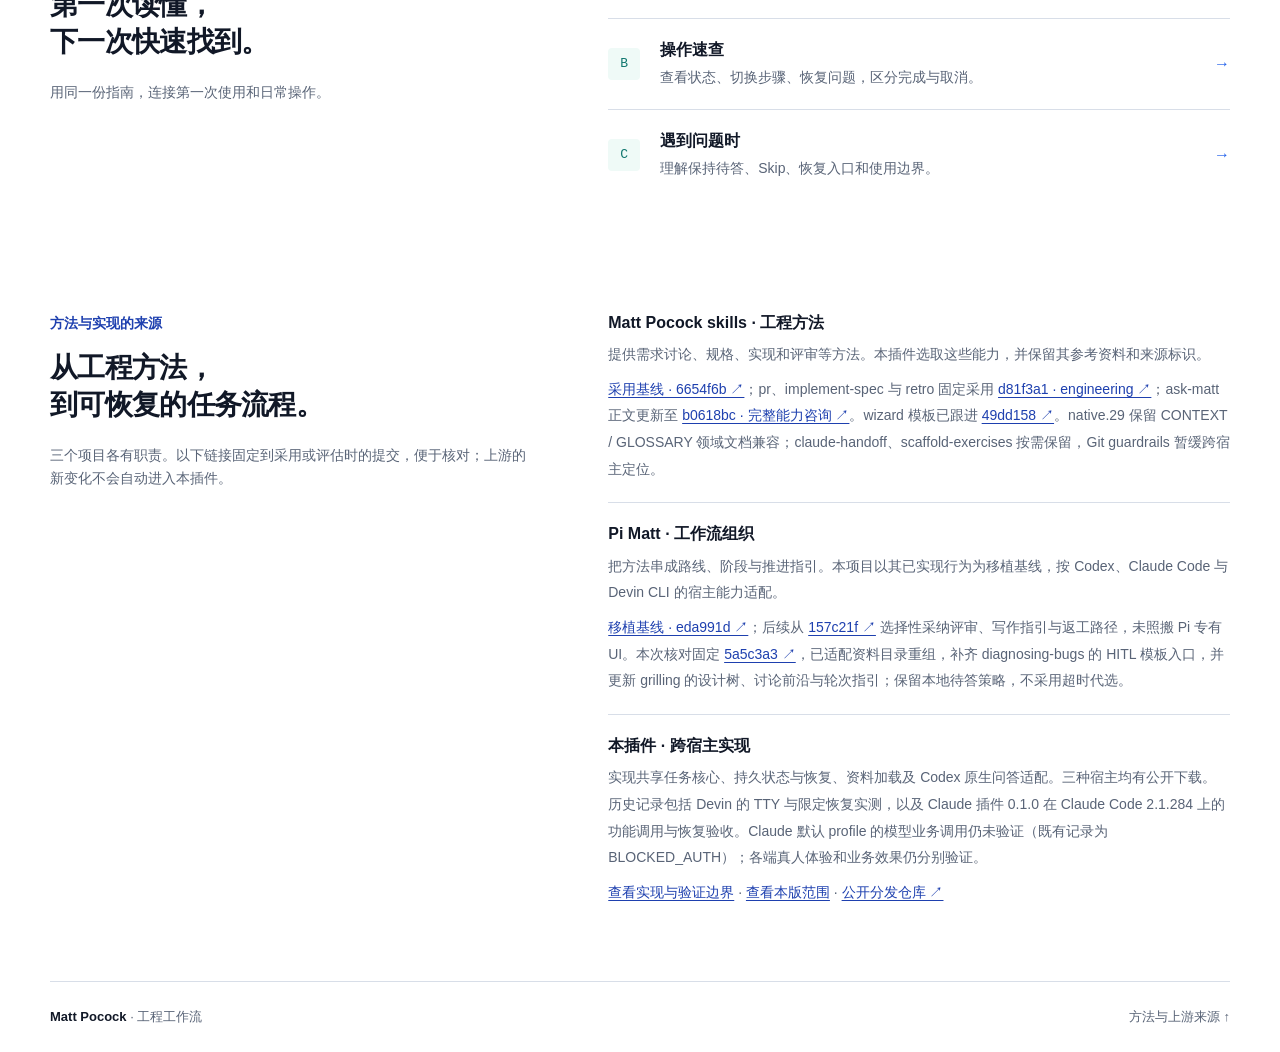
==== commit a3b2f211: "Approve native.30, Claude 0.1.8 and Devin 0.1.9 artifacts and guides" ====
--- a/docs/site/index.html
+++ b/docs/site/index.html
@@ -17,13 +17,13 @@
   </div></header>
   <main id="main">
     <section class="hero wrap" aria-labelledby="hero-title">
-      <div class="hero-copy"><a class="release-flag" href="guide.html#updates"><span class="release-flag-tag">本版 native.29</span><span>完成证据与任务范围</span><span aria-hidden="true">→</span></a>
+      <div class="hero-copy"><a class="release-flag" href="guide.html#updates"><span class="release-flag-tag">本版 native.30</span><span>自动化设计与多任务协调</span><span aria-hidden="true">→</span></a>
         <p class="eyebrow"><span class="small-rule"></span>从想法到交付</p>
         <h1 id="hero-title">让工程任务，<br>有步骤地向前。</h1>
         <p class="lead">把需求讨论、规格、任务拆解、实现与评审串成可恢复的工作流。你说明目标与边界，agent 按进展继续推进，并在需要你决定时提问。</p>
         <div class="actions"><a class="button primary" href="https://ww880412.github.io/matt-pocock-guide/downloads/matt-pocock-codex.zip" download="matt-pocock-codex.zip">下载 Codex 插件 · ZIP <span aria-hidden="true">↓</span></a><a class="text-link" href="guide.html#before">安装步骤 <span aria-hidden="true">→</span></a></div>
         <p class="hero-usage-links"><a href="#workflows">看六条工作流</a><a href="#everyday">找一个眼下能用的能力</a></p>
-        <p class="hero-note">已发布 native.29 · 38项能力。下载后将 ZIP 拖入 Codex，说“请安装这个插件”即可开始安装。<a href="guide.html#updates">查看本版变化</a></p>
+        <p class="hero-note">已发布 native.30 · 40项能力。下载后将 ZIP 拖入 Codex，说“请安装这个插件”即可开始安装。<a href="guide.html#updates">查看本版变化</a></p>
       </div>
       <div class="journey" aria-label="Idea to Ship 工作流示例">
         <div class="journey-heading"><span class="mono">IDEA TO SHIP</span><span class="example-tag">路径示例</span></div>
@@ -122,7 +122,7 @@
   <div class="stage-list"><details class="stage-item" data-stage="writing-fragments"><summary>采集写作素材 <code>writing-fragments</code></summary><div><p>访谈并积累原始写作素材</p><p><strong>得到：</strong>素材 Markdown</p><p><strong>允许的下一阶段：</strong>由用户选择，不自动转移</p></div></details>
 <details class="stage-item" data-stage="writing-shape"><summary>逐段成文 <code>writing-shape</code></summary><div><p>从素材逐段塑造文章</p><p><strong>得到：</strong>经逐段确认的文章</p><p><strong>允许的下一阶段：</strong>由用户选择，不自动转移</p></div></details>
 <details class="stage-item" data-stage="writing-beats"><summary>逐节点成文 <code>writing-beats</code></summary><div><p>从素材逐节点选择文章走向</p><p><strong>得到：</strong>经逐节点确认的文章</p><p><strong>允许的下一阶段：</strong>由用户选择，不自动转移</p></div></details></div></div></details></div>
-  <p class="section-note">这些路线共复用 20 项公开能力，阶段可独立调用。<a href="guide.html#capabilities">查看全部 38 项能力 →</a></p>
+  <p class="section-note">这些路线共复用 20 项公开能力，阶段可独立调用。<a href="guide.html#capabilities">查看全部 40 项能力 →</a></p>
 </div></section>
 <section class="usage-section wrap" id="everyday" aria-labelledby="everyday-title">
   <div class="section-heading"><div><p class="eyebrow">不必从头走完一条路线</p><h2 id="everyday-title">遇到这些情况，随时叫它帮忙。</h2></div><p>先看问题，再看产出。<br>复制示例，补上你的任务或文件。</p></div>
@@ -138,7 +138,7 @@
 用中文重讲刚才的结论，补齐必要背景，说明我现在需要决定什么。</pre></div></details></article>
 <article class="scene-card"><p class="scene-id">retro</p><h3>这轮为什么反复返工？</h3><p>回看证据，改善下一次工作</p><p class="scene-result">得到事件、影响、建议与验证方式；日志不足时说明边界。</p><details><summary>查看调用示例</summary><div class="code-block"><div class="code-top"><span>Codex · 复制后发送</span><button class="copy" data-copy="scene-retro" aria-label="复制 retro 示例">复制</button></div><pre id="scene-retro">$matt-pocock use retro
 回看本次会话，找出重复返工的原因，给出有证据的环境改进建议；先不修改配置。</pre></div></details></article></div>
-  <a class="text-link catalog-cta" href="guide.html#capabilities">按任务查找全部 38 项能力 →</a>
+  <a class="text-link catalog-cta" href="guide.html#capabilities">按任务查找全部 40 项能力 →</a>
 </section>
 <section class="usage-section wrap bdd-section" id="bdd-example" aria-labelledby="bdd-title">
   <div class="section-heading"><div><p class="eyebrow">BDD · 把“做对”说具体</p><h2 id="bdd-title">从一句需求，到可核对的行为。</h2></div><p>教学示例：给任务列表增加标签筛选。<br>以下不是已运行或已通过的测试记录。</p></div>
@@ -155,9 +155,9 @@
         <caption class="sr-only">截至 2026-10-30 的宿主适配、验证与分发状态</caption>
         <thead><tr><th scope="col">宿主</th><th scope="col">目前能用到什么</th><th scope="col">获取与边界</th></tr></thead>
         <tbody>
-          <tr><th scope="row">Codex</th><td>已发布 native.29 · 38 项能力；原生问答与工作流，三选项问题同屏暂选后确认</td><td><a href="guide.html#before">下载与安装</a>；包含整规格实施与只读复盘</td></tr>
-          <tr><th scope="row">Devin CLI</th><td>已发布 0.1.8+devin.20261123 · 38 项能力；含完整能力咨询，问答交互未改</td><td><a href="https://ww880412.github.io/matt-pocock-guide/downloads/matt-pocock-devin.zip" download="matt-pocock-devin.zip">下载 Devin 包 · ZIP</a>；<a href="guide.html#devin">TTY 安装与使用边界</a></td></tr>
-          <tr><th scope="row">Claude Code</th><td>已发布 0.1.7 · 38项能力；问答交互未改</td><td><a href="https://ww880412.github.io/matt-pocock-guide/downloads/matt-pocock-claude.zip" download="matt-pocock-claude.zip">下载 Claude Code 插件 · ZIP</a>；历史版本 0.1.0 在 2.1.284 上通过功能验收；默认 profile 的模型业务调用仍未验证（既有记录为 BLOCKED_AUTH），真人体验与新增业务效果待验证</td></tr>
+          <tr><th scope="row">Codex</th><td>已发布 native.30 · 40 项能力；原生问答与工作流，三选项问题同屏暂选后确认</td><td><a href="guide.html#before">下载与安装</a>；包含整规格实施与只读复盘</td></tr>
+          <tr><th scope="row">Devin CLI</th><td>已发布 0.1.9+devin.20261128 · 40 项能力；含完整能力咨询，问答交互未改</td><td><a href="https://ww880412.github.io/matt-pocock-guide/downloads/matt-pocock-devin.zip" download="matt-pocock-devin.zip">下载 Devin 包 · ZIP</a>；<a href="guide.html#devin">TTY 安装与使用边界</a></td></tr>
+          <tr><th scope="row">Claude Code</th><td>已发布 0.1.8 · 40项能力；问答交互未改</td><td><a href="https://ww880412.github.io/matt-pocock-guide/downloads/matt-pocock-claude.zip" download="matt-pocock-claude.zip">下载 Claude Code 插件 · ZIP</a>；历史版本 0.1.0 在 2.1.284 上通过功能验收；默认 profile 的模型业务调用仍未验证（既有记录为 BLOCKED_AUTH），真人体验与新增业务效果待验证</td></tr>
         </tbody>
       </table></div>
       <p class="section-note">三种宿主分别提供下载包和安装说明；<a href="guide.html#hosts">查看各宿主的进度与限制</a>。</p>
@@ -174,11 +174,11 @@
           <tr><th scope="row">怎样记住进度</th><td>通过对话记录、文档和所用工具承接</td><td>保存当前路线、步骤及已登记的遗留要求，恢复时继续承接</td></tr>
           <tr><th scope="row">谁推进下一步</th><td>agent 按 skill 指引继续工作</td><td>agent 沿约定路径推进或返工；你可改变路径，跳过的要求仍会保留</td></tr>
           <tr><th scope="row">怎样参与决策</th><td>按 skill 指引与当前工具的能力提问</td><td>使用 Codex 原生问题卡，保存并恢复未答问题；三个选项同屏比较，确认后才提交</td></tr>
-          <tr><th scope="row">怎样组织工作</th><td>按需要选择、调整和组合方法</td><td>五条工程路线、可选写作路线；Codex 已发布38项能力</td></tr>
+          <tr><th scope="row">怎样组织工作</th><td>按需要选择、调整和组合方法</td><td>五条工程路线、可选写作路线；Codex 已发布40项能力</td></tr>
         </tbody>
       </table></div>
       <div class="comparison-takeaways"><p><strong>什么时候选插件</strong>任务跨多个步骤，需要明确当前进度、步骤恢复和统一交互时。</p><p><strong>什么时候直接用 skill</strong>只需要一次评审、一次需求讨论，或希望自由组合方法时。</p></div>
-      <p class="section-note">native.29 保留整规格实施 <code>implement-spec</code> 与只读复盘 <code>retro</code>：拆票后可选逐票或整规格实施，统一评审后可选复盘；ask-matt 可咨询全部能力，并保留当前任务。本版会核对命令的退出结果和登记文件的内容，并保留最初任务范围及修订出处。<a href="guide.html#upstream-candidate">查看新增能力用法与边界</a>。</p>
+      <p class="section-note">native.30 保留整规格实施 <code>implement-spec</code> 与只读复盘 <code>retro</code>：拆票后可选逐票或整规格实施，统一评审后可选复盘；ask-matt 可咨询全部能力，并保留当前任务。本版新增 software-factory 和 chief-of-staff。点名即可执行，只描述任务时会先推荐并等待选择。<a href="guide.html#upstream-candidate">查看新增能力用法与边界</a>。</p>
       <p class="section-note">程序检查转移、未答问题和已登记要求，agent 根据产物与证据判断完成。自动推进不等于自动验收，也不保证每次都能正确判断下一步。</p>
     </section>
     <section class="reading wrap" aria-labelledby="reading-title">
